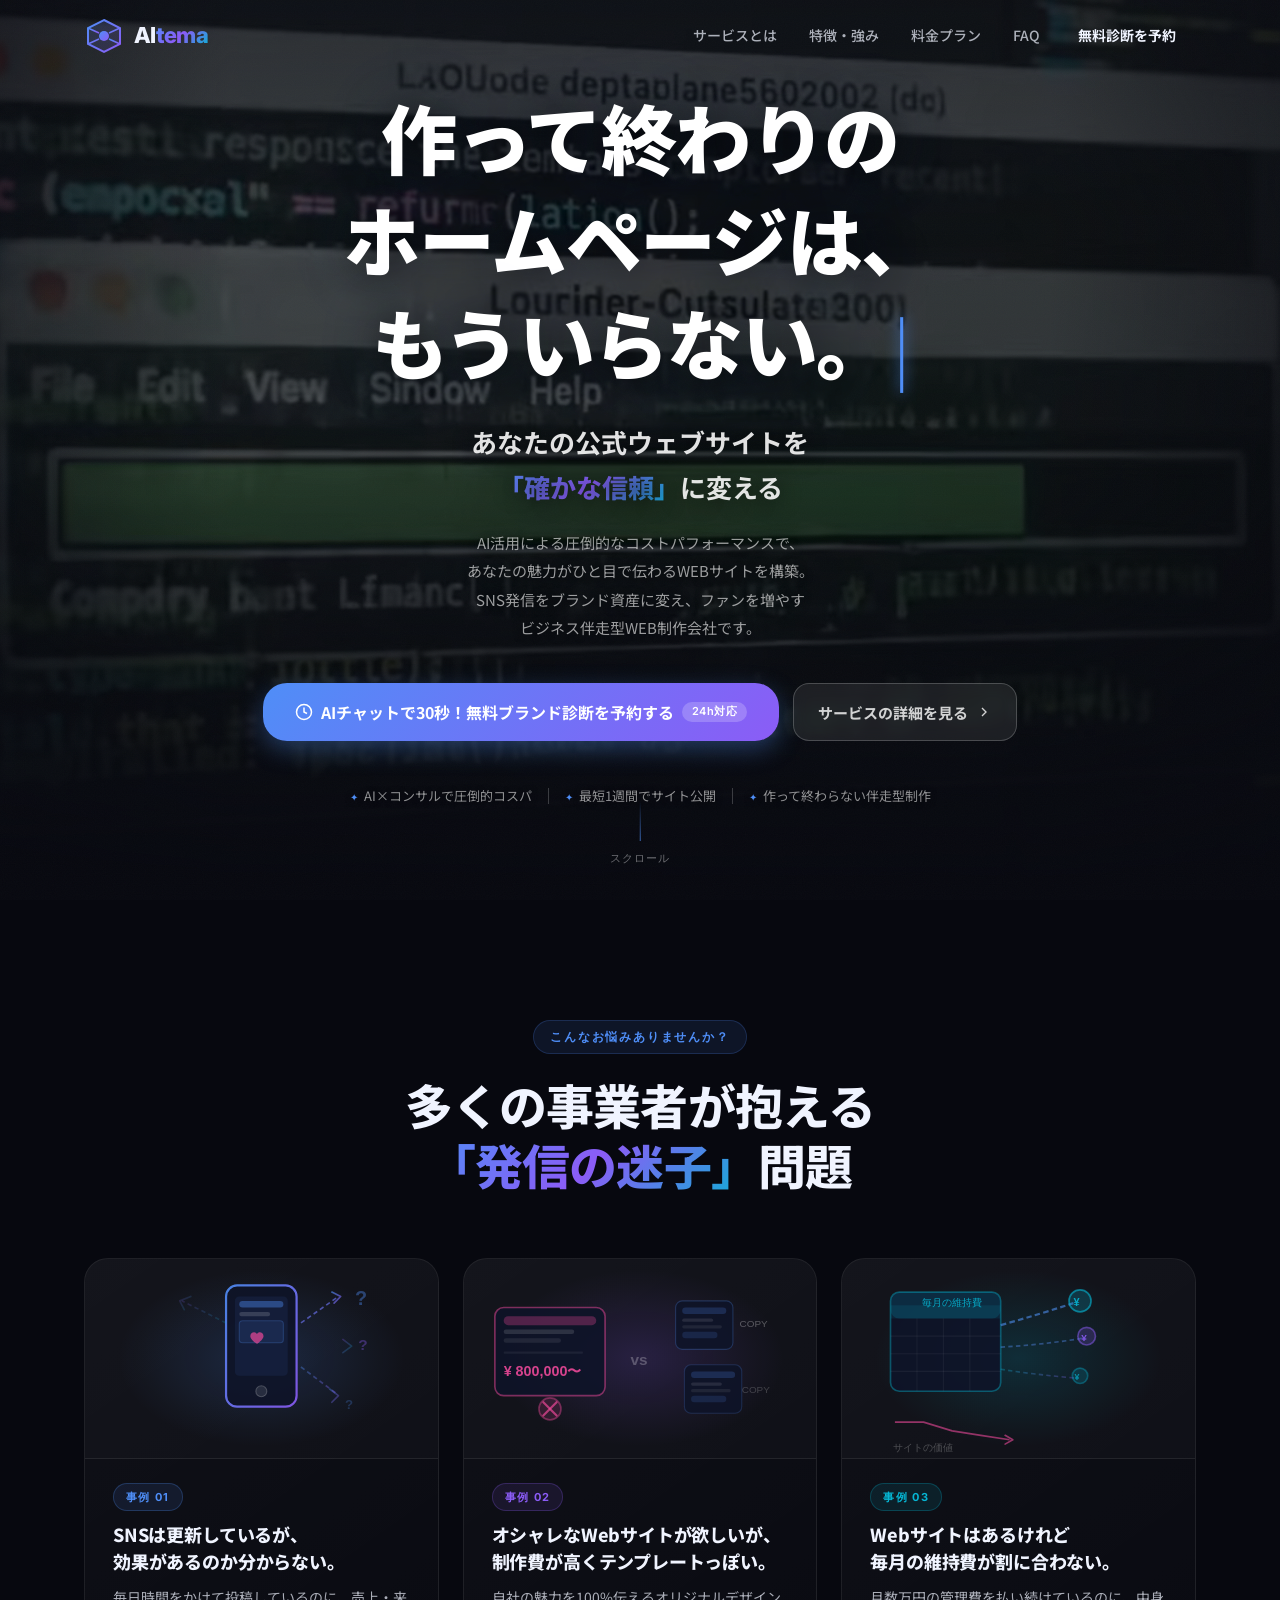
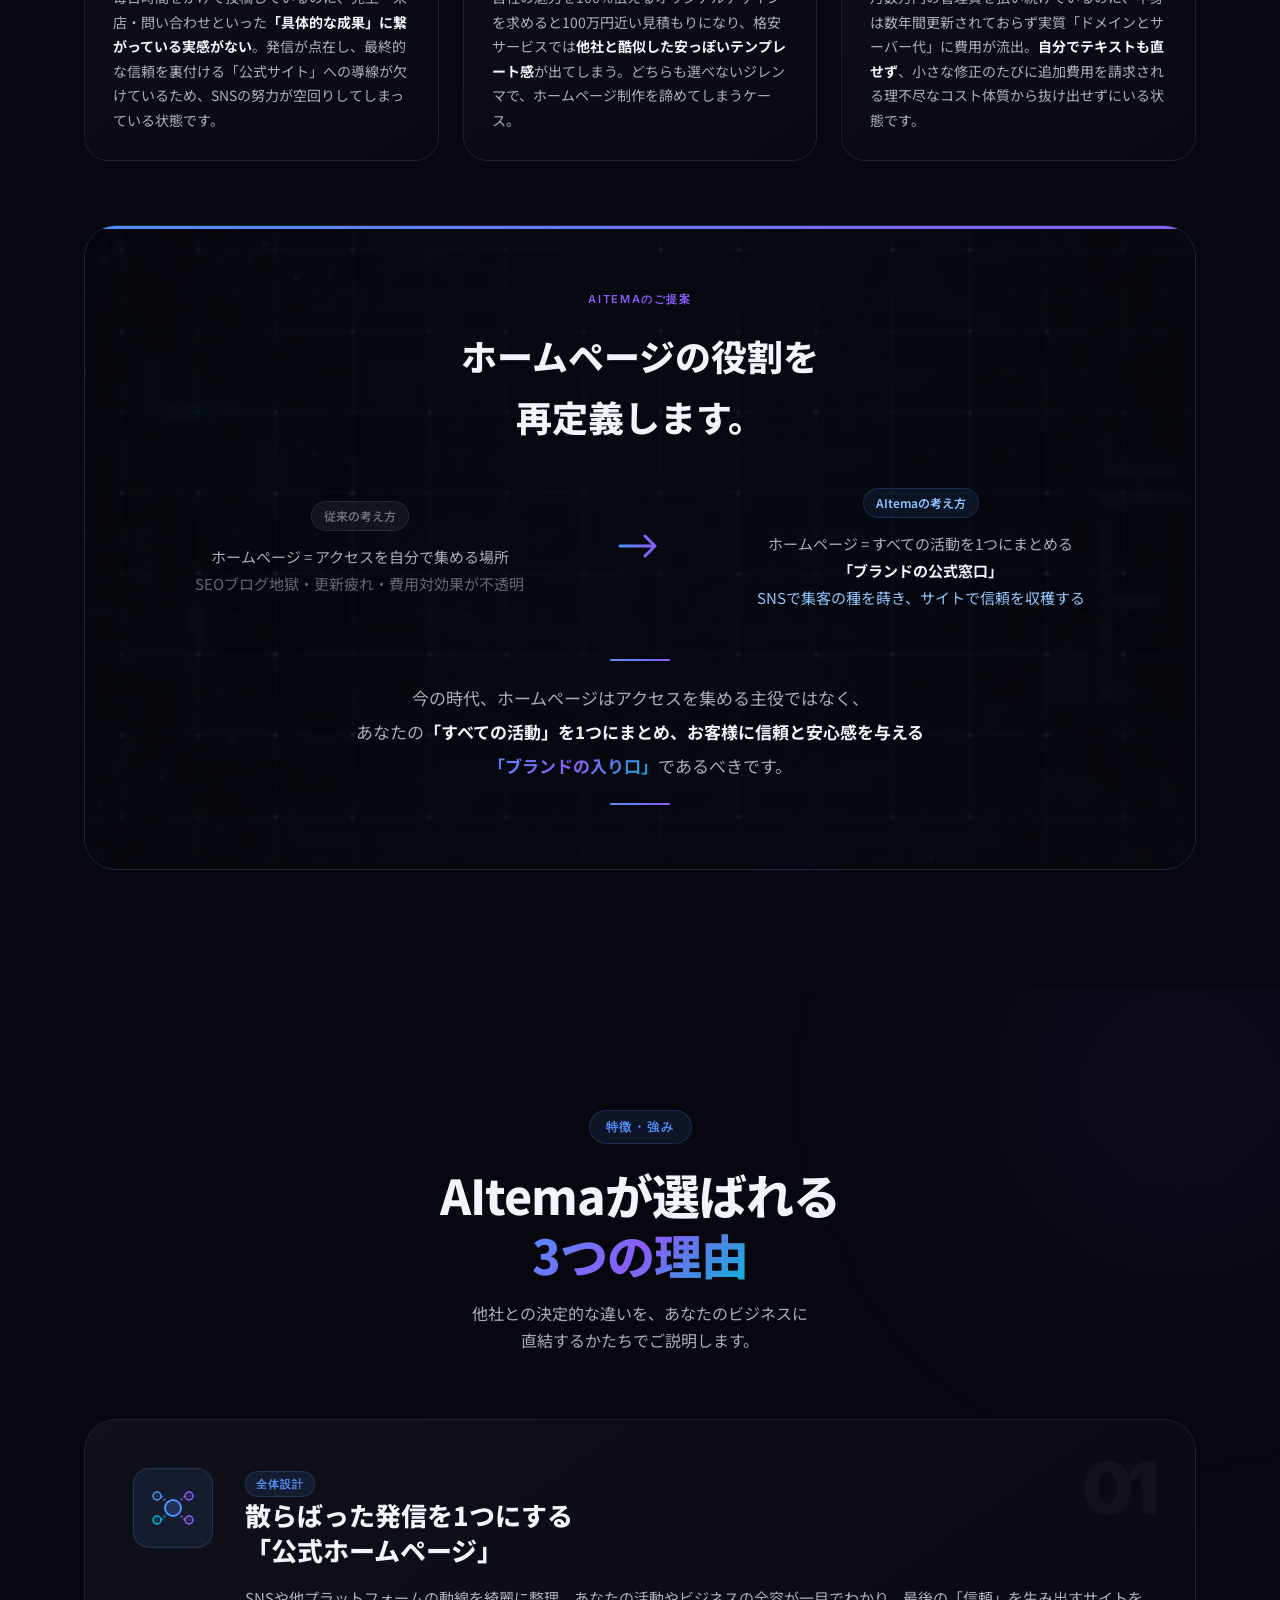
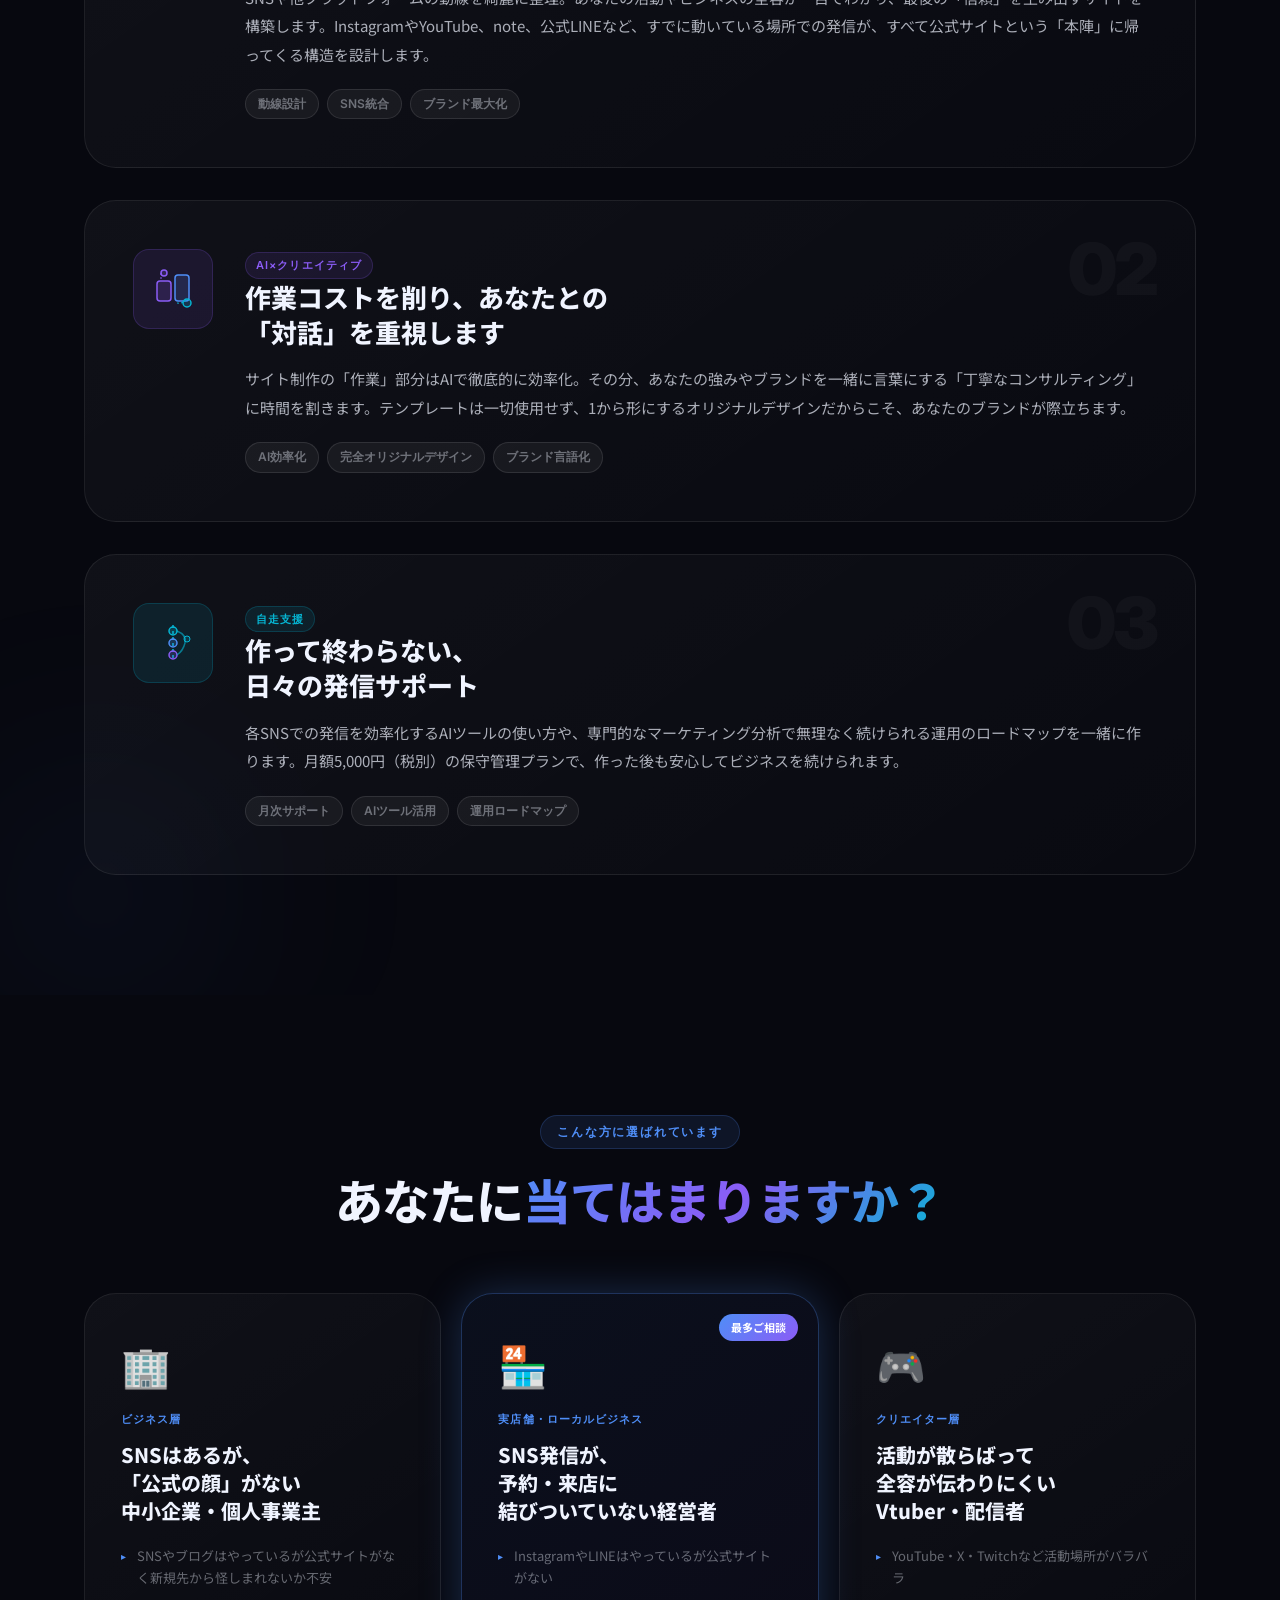
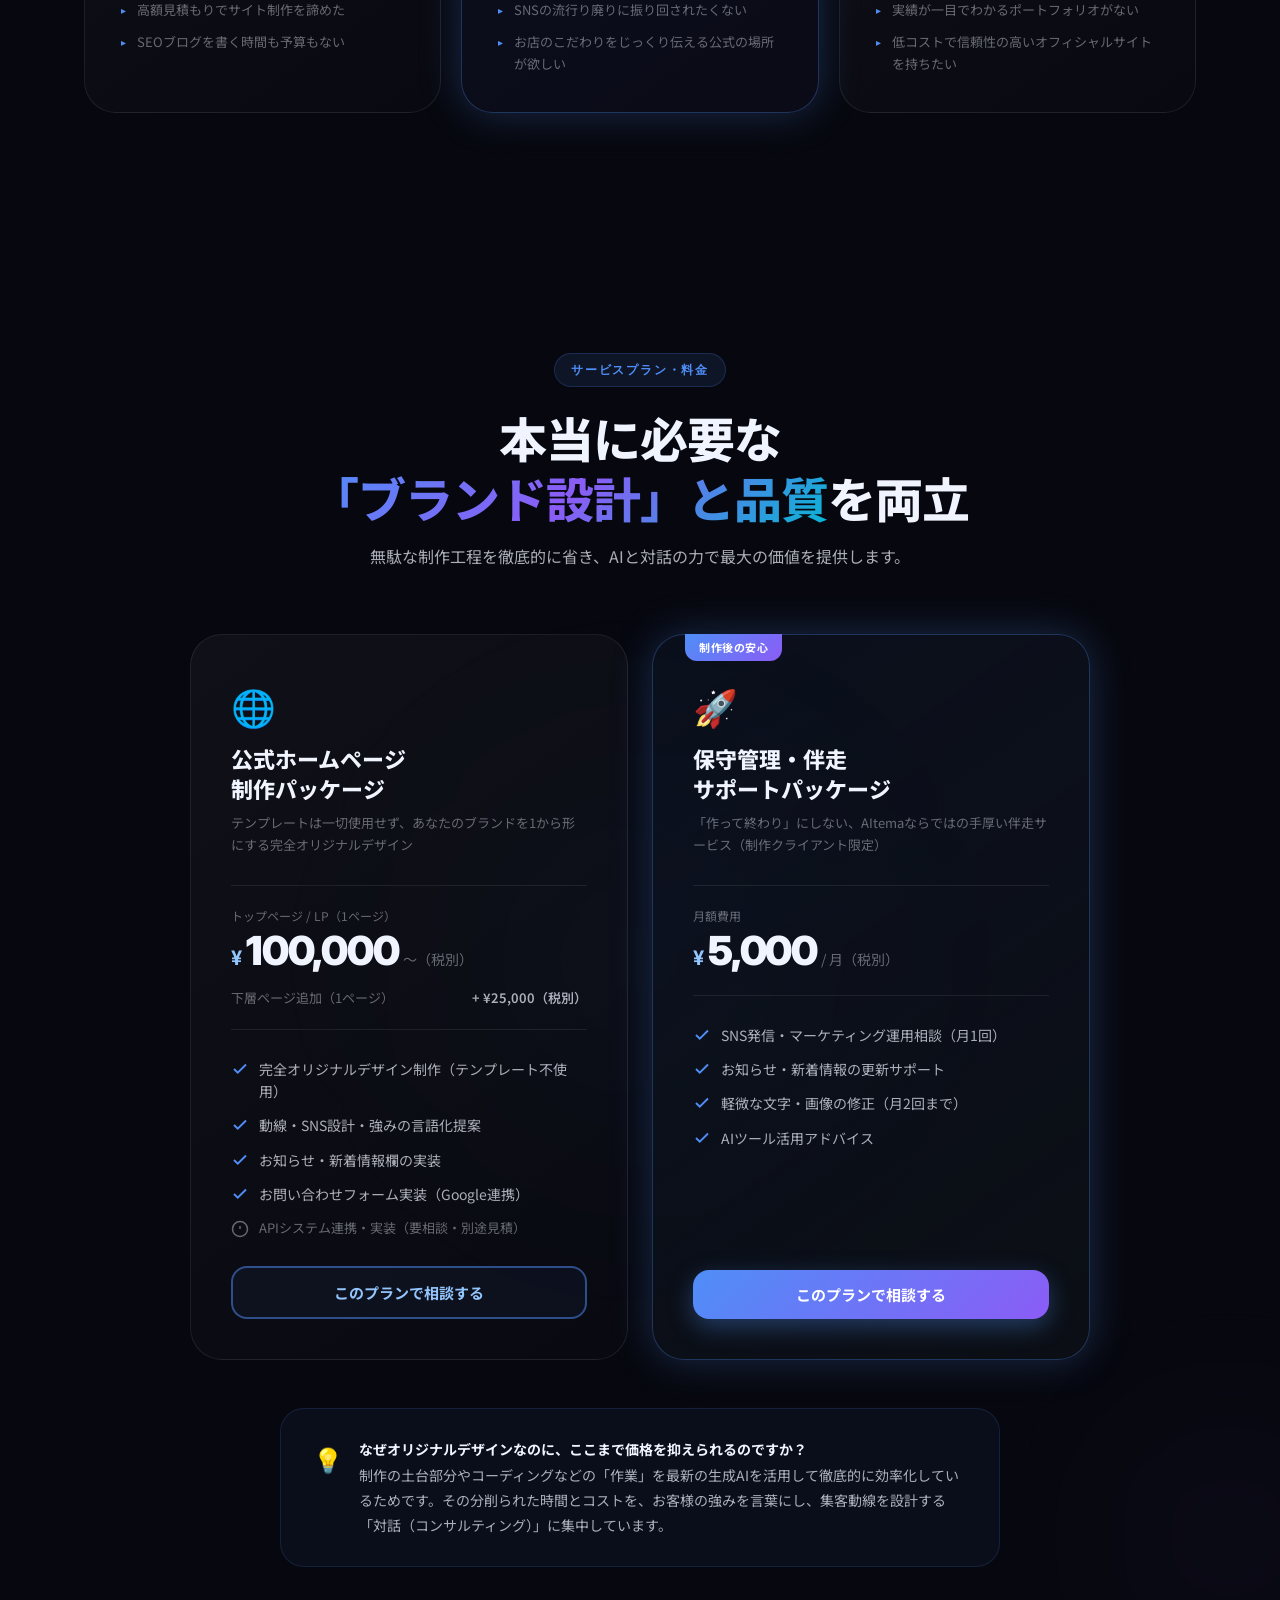
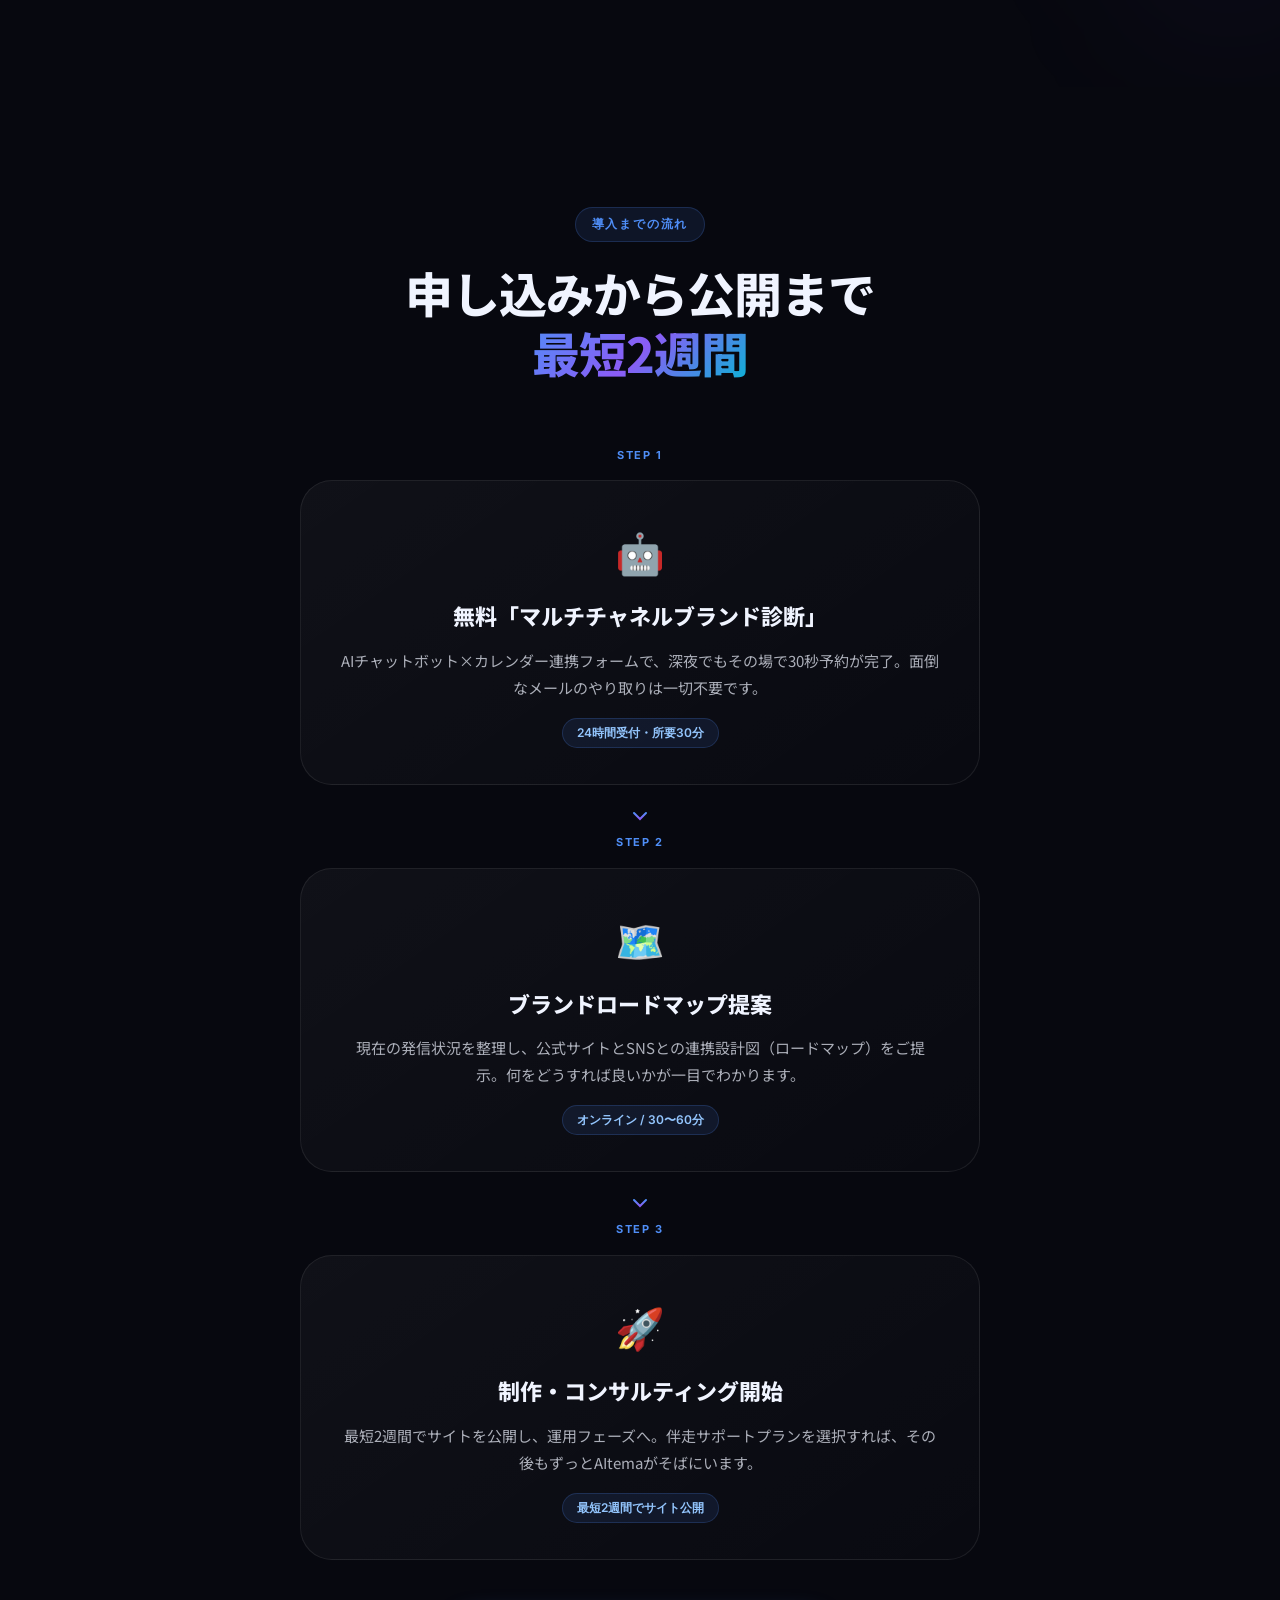
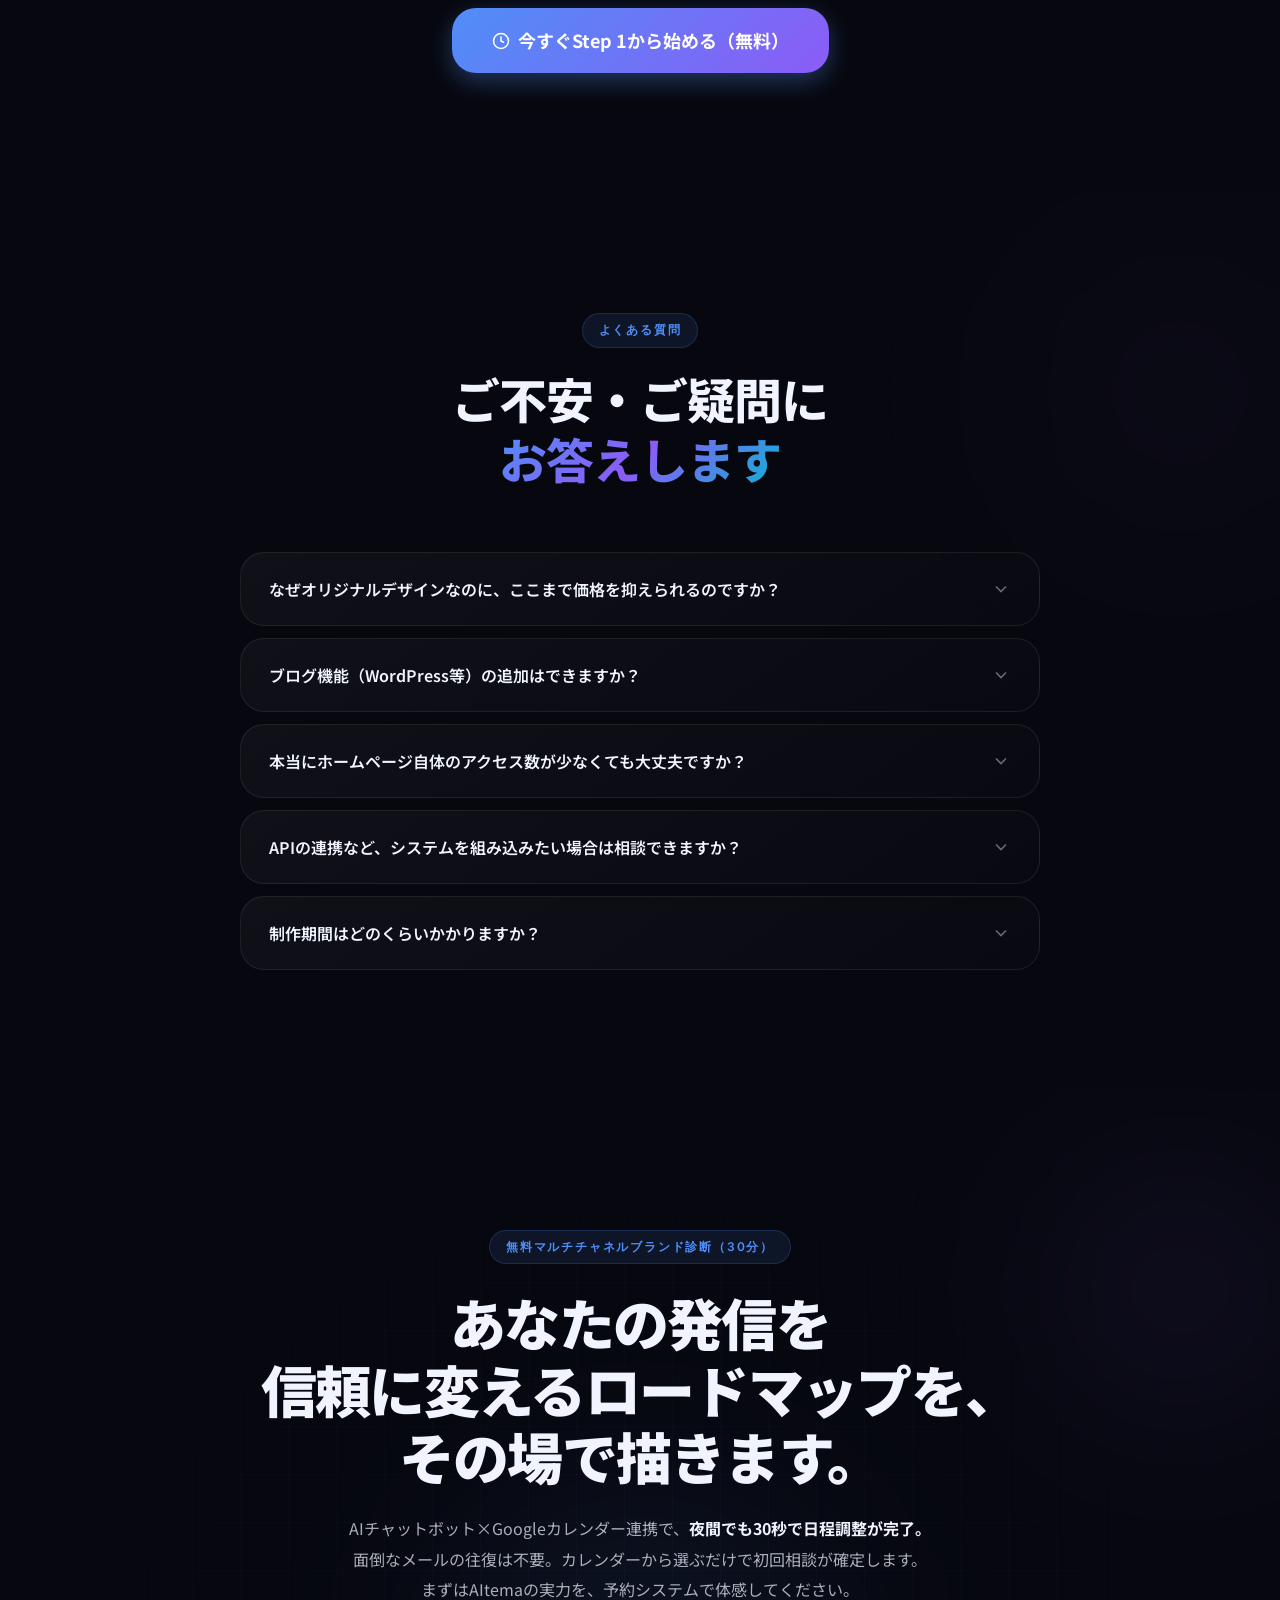
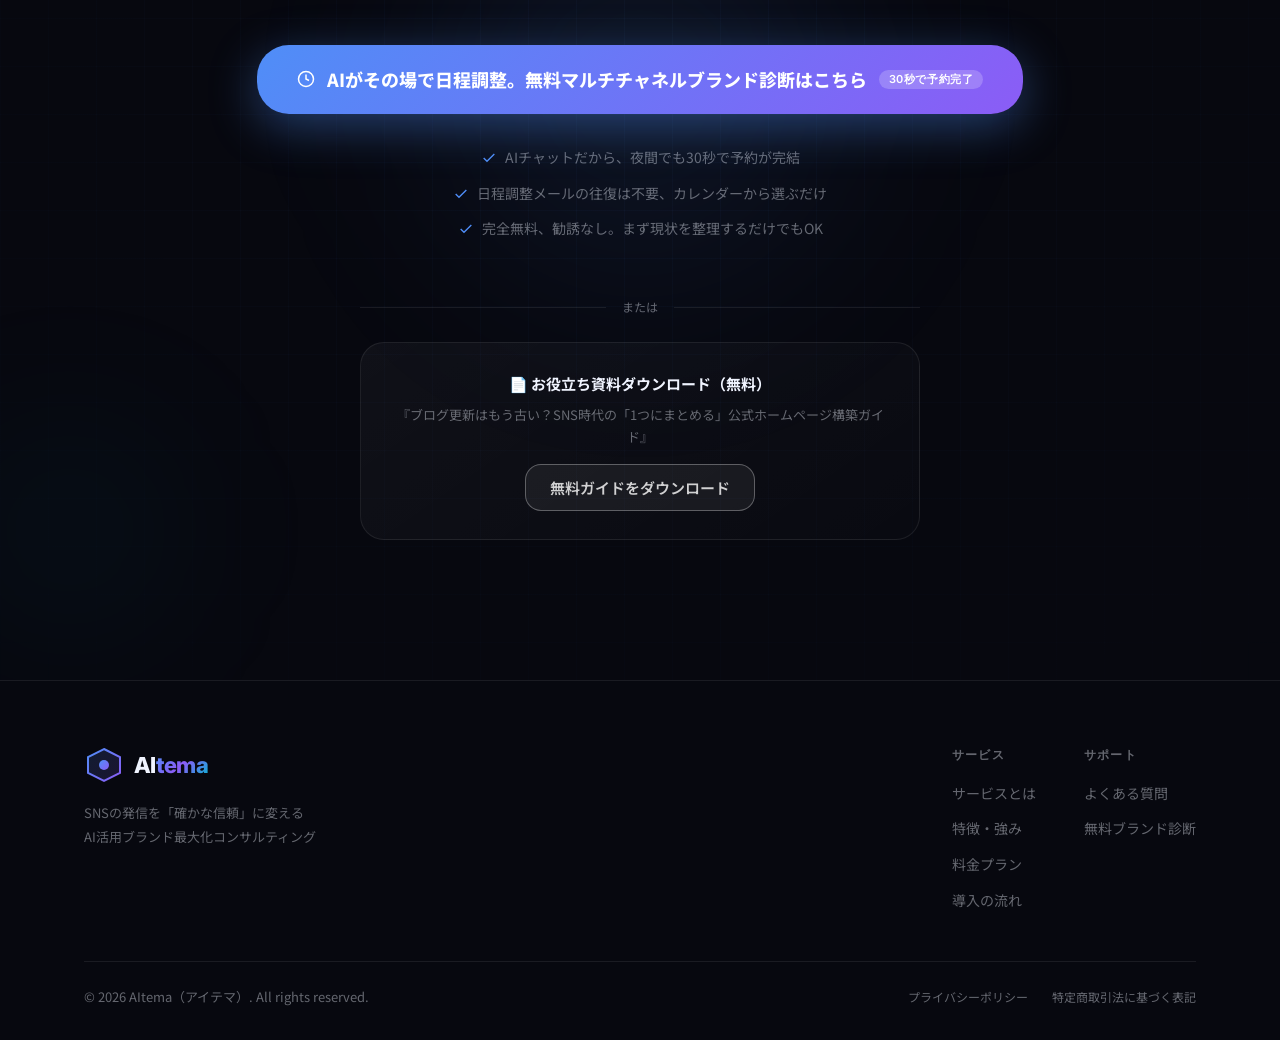
==== index.html @ 9f3e5fa5 "リッチな問題カードのスタイルを追加し、事例を3枚表示するグリッドレイアウトを実装。説明文を改善し、パラダイムシフトセクションに背景ビデオを追加。" ====
<!DOCTYPE html>
<html lang="ja">
<head>
  <meta charset="UTF-8">
  <meta name="viewport" content="width=device-width, initial-scale=1.0">
  <title>AItema（アイテマ）| SNSの発信を「確かな信頼」に変えるAI活用WEB制作</title>
  <meta name="description" content="AIを活用した高コスパWEB制作で、SNSや外部メディアでの発信をブランド価値に変える分散型マルチチャネルブランディング支援。無料ブランド診断24時間受付。">
  <meta property="og:title" content="AItema（アイテマ）| SNSの発信を「確かな信頼」に変えるAI活用WEB制作">
  <meta property="og:description" content="作って終わりのホームページは、もういらない。SNSでの発信を確かな信頼に変えるブランド最大化コンサルティング。">
  <link rel="preconnect" href="https://fonts.googleapis.com">
  <link rel="preconnect" href="https://fonts.gstatic.com" crossorigin>
  <link href="https://fonts.googleapis.com/css2?family=Noto+Sans+JP:wght@300;400;500;700;900&family=Inter:wght@300;400;500;600;700;800&family=Space+Grotesk:wght@400;500;600;700&display=swap" rel="stylesheet">
  <link rel="stylesheet" href="css/styles.css">
</head>
<body>

  <!-- ===== NAVIGATION ===== -->
  <nav class="navbar" id="navbar">
    <div class="nav-container">
      <div class="nav-logo">
        <div class="logo-mark">
          <svg viewBox="0 0 40 40" fill="none" xmlns="http://www.w3.org/2000/svg">
            <defs>
              <linearGradient id="logoGrad" x1="0%" y1="0%" x2="100%" y2="100%">
                <stop offset="0%" style="stop-color:#4F8EF7"/>
                <stop offset="100%" style="stop-color:#8B5CF6"/>
              </linearGradient>
            </defs>
            <polygon points="20,4 36,12 36,28 20,36 4,28 4,12" fill="url(#logoGrad)" opacity="0.15"/>
            <polygon points="20,4 36,12 36,28 20,36 4,28 4,12" stroke="url(#logoGrad)" stroke-width="2" fill="none"/>
            <circle cx="20" cy="20" r="5" fill="url(#logoGrad)"/>
            <line x1="20" y1="4" x2="20" y2="15" stroke="url(#logoGrad)" stroke-width="1.5"/>
            <line x1="36" y1="12" x2="25" y2="17" stroke="url(#logoGrad)" stroke-width="1.5"/>
            <line x1="36" y1="28" x2="25" y2="23" stroke="url(#logoGrad)" stroke-width="1.5"/>
            <line x1="20" y1="36" x2="20" y2="25" stroke="url(#logoGrad)" stroke-width="1.5"/>
            <line x1="4" y1="28" x2="15" y2="23" stroke="url(#logoGrad)" stroke-width="1.5"/>
            <line x1="4" y1="12" x2="15" y2="17" stroke="url(#logoGrad)" stroke-width="1.5"/>
          </svg>
        </div>
        <span class="logo-text">AI<span class="logo-accent">tema</span></span>
      </div>
      <div class="nav-links">
        <a href="#about" class="nav-link">サービスとは</a>
        <a href="#features" class="nav-link">特徴・強み</a>
        <a href="#pricing" class="nav-link">料金プラン</a>
        <a href="#faq" class="nav-link">FAQ</a>
        <a href="#cta-final" class="btn btn-nav" id="nav-cta-btn">無料診断を予約</a>
      </div>
      <button class="hamburger" id="hamburger-btn" aria-label="メニューを開く">
        <span></span><span></span><span></span>
      </button>
    </div>
  </nav>

  <!-- ===== MOBILE MENU ===== -->
  <div class="mobile-menu" id="mobile-menu">
    <div class="mobile-menu-links">
      <a href="#about" class="mobile-link">サービスとは</a>
      <a href="#features" class="mobile-link">特徴・強み</a>
      <a href="#pricing" class="mobile-link">料金プラン</a>
      <a href="#faq" class="mobile-link">FAQ</a>
      <a href="#cta-final" class="btn btn-primary mobile-cta">無料ブランド診断を予約する</a>
    </div>
  </div>

  <!-- ===== HERO SECTION ===== -->
  <section class="hero" id="hero">

    <!-- Video Background -->
    <div class="hero-video-wrap">
      <video
        class="hero-video"
        id="hero-video"
        src="webm/typing.webm"
        autoplay
        loop
        muted
        playsinline
        preload="auto"
        aria-hidden="true"
      ></video>
      <!-- 暗幕グラデーションオーバーレイ -->
      <div class="hero-video-overlay"></div>
      <!-- ノイズ質感レイヤー -->
      <div class="hero-video-noise"></div>
    </div>

    <!-- Hero Content: centered, full-screen -->
    <div class="hero-content">

      <!-- Main Catchcopy with Typewriter -->
      <h1 class="hero-title" id="hero-title" aria-label="作って終わりのホームページは、もういらない。">
        <span class="typewriter-line" id="typewriter-display"></span><span class="typewriter-cursor" id="typewriter-cursor" aria-hidden="true">|</span>
      </h1>

      <!-- Sub copy (appears after typing completes) -->
      <p class="hero-subtitle" id="hero-subtitle">
        あなたの公式ウェブサイトを<br><span class="hero-highlight">「確かな信頼」</span>に変える
      </p>

      <p class="hero-desc" id="hero-desc">
        AI活用による圧倒的なコストパフォーマンスで、<br>
        あなたの魅力がひと目で伝わるWEBサイトを構築。<br>
        SNS発信をブランド資産に変え、ファンを増やす<br>
        ビジネス伴走型WEB制作会社です。
      </p>

      <!-- CTAs -->
      <div class="hero-ctas" id="hero-ctas">
        <a href="#cta-final" class="btn btn-primary btn-hero" id="hero-cta-btn">
          <svg class="btn-icon" viewBox="0 0 24 24" fill="none" stroke="currentColor" stroke-width="2">
            <circle cx="12" cy="12" r="10"/>
            <polyline points="12 6 12 12 16 14"/>
          </svg>
          AIチャットで30秒！無料ブランド診断を予約する
          <span class="btn-badge">24h対応</span>
        </a>
        <a href="#about" class="btn btn-ghost-hero">
          サービスの詳細を見る
          <svg viewBox="0 0 24 24" fill="none" stroke="currentColor" stroke-width="2" class="btn-arrow">
            <polyline points="9 18 15 12 9 6"/>
          </svg>
        </a>
      </div>

      <!-- Social proof pills -->
      <div class="hero-social-proof" id="hero-proof">
        <div class="proof-item">
          <span class="proof-icon">✦</span>
          <span>AI×コンサルで圧倒的コスパ</span>
        </div>
        <div class="proof-divider"></div>
        <div class="proof-item">
          <span class="proof-icon">✦</span>
          <span>最短1週間でサイト公開</span>
        </div>
        <div class="proof-divider"></div>
        <div class="proof-item">
          <span class="proof-icon">✦</span>
          <span>作って終わらない伴走型制作</span>
        </div>
      </div>
    </div>

    <!-- Scroll hint -->
    <div class="hero-scroll-hint">
      <div class="scroll-line"></div>
      <span>スクロール</span>
    </div>
  </section>

  <!-- ===== PROBLEM SECTION ===== -->
  <section class="problem-section" id="about">
    <div class="container">
      <div class="section-header">
        <div class="section-eyebrow">こんなお悩みありませんか？</div>
        <h2 class="section-title">多くの事業者が抱える<br><span class="text-gradient">「発信の迷子」</span>問題</h2>
      </div>

      <div class="problem-grid problem-grid-3">

        <!-- 事例1 -->
        <div class="problem-card problem-card-rich" data-reveal>
          <div class="problem-image">
            <svg viewBox="0 0 320 180" fill="none" xmlns="http://www.w3.org/2000/svg" aria-hidden="true">
              <defs>
                <linearGradient id="pg1a" x1="0%" y1="0%" x2="100%" y2="100%">
                  <stop offset="0%" stop-color="#4F8EF7" stop-opacity="0.9"/>
                  <stop offset="100%" stop-color="#8B5CF6" stop-opacity="0.9"/>
                </linearGradient>
                <linearGradient id="pg1b" x1="0%" y1="0%" x2="100%" y2="100%">
                  <stop offset="0%" stop-color="#8B5CF6" stop-opacity="0.5"/>
                  <stop offset="100%" stop-color="#06B6D4" stop-opacity="0.5"/>
                </linearGradient>
                <radialGradient id="pg1glow" cx="50%" cy="50%" r="50%">
                  <stop offset="0%" stop-color="#4F8EF7" stop-opacity="0.18"/>
                  <stop offset="100%" stop-color="#4F8EF7" stop-opacity="0"/>
                </radialGradient>
              </defs>
              <!-- 背景グロー -->
              <ellipse cx="160" cy="90" rx="130" ry="80" fill="url(#pg1glow)"/>
              <!-- スマートフォン本体 -->
              <rect x="128" y="24" width="64" height="110" rx="10" fill="rgba(15,20,40,0.9)" stroke="url(#pg1a)" stroke-width="2"/>
              <rect x="136" y="34" width="48" height="72" rx="4" fill="rgba(79,142,247,0.08)"/>
              <!-- 画面内：SNSアイコン（ハート・いいね・コメント） -->
              <rect x="140" y="38" width="40" height="6" rx="3" fill="rgba(79,142,247,0.4)"/>
              <rect x="140" y="48" width="28" height="4" rx="2" fill="rgba(255,255,255,0.15)"/>
              <rect x="140" y="56" width="40" height="20" rx="3" fill="rgba(79,142,247,0.1)" stroke="rgba(79,142,247,0.25)" stroke-width="1"/>
              <path d="M150 70 C150 67 154 65 156 68 C158 65 162 67 162 70 C162 73 156 77 156 77 C156 77 150 73 150 70Z" fill="rgba(236,72,153,0.7)"/>
              <!-- 霧散する矢印（どこにも繋がらない） -->
              <!-- 右上方向 -->
              <line x1="196" y1="58" x2="230" y2="34" stroke="url(#pg1a)" stroke-width="1.5" stroke-dasharray="4 3" opacity="0.7"/>
              <path d="M224 30 L232 34 L226 40" stroke="url(#pg1a)" stroke-width="1.5" stroke-linecap="round" stroke-linejoin="round" opacity="0.7"/>
              <!-- 右方向 -->
              <line x1="196" y1="79" x2="240" y2="79" stroke="url(#pg1b)" stroke-width="1.5" stroke-dasharray="4 3" opacity="0.5"/>
              <path d="M234 73 L242 79 L234 85" stroke="url(#pg1b)" stroke-width="1.5" stroke-linecap="round" stroke-linejoin="round" opacity="0.5"/>
              <!-- 右下方向 -->
              <line x1="196" y1="98" x2="228" y2="122" stroke="url(#pg1a)" stroke-width="1.5" stroke-dasharray="4 3" opacity="0.4"/>
              <path d="M222 118 L230 124 L224 130" stroke="url(#pg1a)" stroke-width="1.5" stroke-linecap="round" stroke-linejoin="round" opacity="0.4"/>
              <!-- 左上方向 -->
              <line x1="128" y1="58" x2="88" y2="38" stroke="url(#pg1b)" stroke-width="1.5" stroke-dasharray="4 3" opacity="0.35"/>
              <path d="M96 34 L86 38 L90 46" stroke="url(#pg1b)" stroke-width="1.5" stroke-linecap="round" stroke-linejoin="round" opacity="0.35"/>
              <!-- 消えるクエスチョンマーク -->
              <text x="245" y="42" font-family="sans-serif" font-size="18" fill="rgba(79,142,247,0.4)" font-weight="bold">?</text>
              <text x="248" y="83" font-family="sans-serif" font-size="14" fill="rgba(139,92,246,0.35)" font-weight="bold">?</text>
              <text x="236" y="136" font-family="sans-serif" font-size="12" fill="rgba(79,142,247,0.25)" font-weight="bold">?</text>
              <!-- ホームボタン -->
              <circle cx="160" cy="120" r="5" fill="rgba(255,255,255,0.1)" stroke="rgba(255,255,255,0.2)" stroke-width="1"/>
            </svg>
          </div>
          <div class="problem-card-body">
            <div class="problem-case-tag">事例 01</div>
            <h3 class="problem-card-title">SNSは更新しているが、<br>効果があるのか分からない。</h3>
            <p class="problem-card-desc">毎日時間をかけて投稿しているのに、売上・来店・問い合わせといった<strong>「具体的な成果」に繋がっている実感がない</strong>。発信が点在し、最終的な信頼を裏付ける「公式サイト」への導線が欠けているため、SNSの努力が空回りしてしまっている状態です。</p>
          </div>
        </div>

        <!-- 事例2 -->
        <div class="problem-card problem-card-rich" data-reveal>
          <div class="problem-image">
            <svg viewBox="0 0 320 180" fill="none" xmlns="http://www.w3.org/2000/svg" aria-hidden="true">
              <defs>
                <linearGradient id="pg2a" x1="0%" y1="0%" x2="100%" y2="100%">
                  <stop offset="0%" stop-color="#8B5CF6" stop-opacity="0.9"/>
                  <stop offset="100%" stop-color="#4F8EF7" stop-opacity="0.9"/>
                </linearGradient>
                <radialGradient id="pg2glow" cx="50%" cy="50%" r="50%">
                  <stop offset="0%" stop-color="#8B5CF6" stop-opacity="0.18"/>
                  <stop offset="100%" stop-color="#8B5CF6" stop-opacity="0"/>
                </radialGradient>
              </defs>
              <ellipse cx="160" cy="90" rx="130" ry="80" fill="url(#pg2glow)"/>
              <!-- 左側：高額請求書カード -->
              <rect x="28" y="44" width="100" height="80" rx="8" fill="rgba(15,20,40,0.9)" stroke="rgba(236,72,153,0.5)" stroke-width="1.5"/>
              <rect x="36" y="52" width="84" height="8" rx="4" fill="rgba(236,72,153,0.3)"/>
              <rect x="36" y="64" width="64" height="4" rx="2" fill="rgba(255,255,255,0.12)"/>
              <rect x="36" y="72" width="52" height="4" rx="2" fill="rgba(255,255,255,0.08)"/>
              <rect x="36" y="84" width="72" height="2" rx="1" fill="rgba(255,255,255,0.06)"/>
              <!-- 価格テキスト -->
              <text x="36" y="106" font-family="sans-serif" font-size="13" fill="rgba(236,72,153,0.9)" font-weight="bold">¥ 800,000〜</text>
              <!-- ✕マーク -->
              <circle cx="78" cy="136" r="10" fill="rgba(236,72,153,0.15)" stroke="rgba(236,72,153,0.4)" stroke-width="1.5"/>
              <line x1="72" y1="130" x2="84" y2="142" stroke="rgba(236,72,153,0.7)" stroke-width="2" stroke-linecap="round"/>
              <line x1="84" y1="130" x2="72" y2="142" stroke="rgba(236,72,153,0.7)" stroke-width="2" stroke-linecap="round"/>
              <!-- 中央：VS -->
              <text x="151" y="96" font-family="sans-serif" font-size="14" fill="rgba(255,255,255,0.25)" font-weight="bold">vs</text>
              <!-- 右側：テンプレートカード（同じ形のサイト2枚） -->
              <rect x="192" y="38" width="52" height="44" rx="6" fill="rgba(15,20,40,0.9)" stroke="rgba(79,142,247,0.25)" stroke-width="1"/>
              <rect x="198" y="44" width="40" height="6" rx="3" fill="rgba(79,142,247,0.2)"/>
              <rect x="198" y="54" width="28" height="3" rx="1.5" fill="rgba(255,255,255,0.1)"/>
              <rect x="198" y="60" width="36" height="3" rx="1.5" fill="rgba(255,255,255,0.07)"/>
              <rect x="198" y="66" width="32" height="6" rx="3" fill="rgba(79,142,247,0.15)"/>
              <rect x="200" y="96" width="52" height="44" rx="6" fill="rgba(15,20,40,0.9)" stroke="rgba(79,142,247,0.2)" stroke-width="1"/>
              <rect x="206" y="102" width="40" height="6" rx="3" fill="rgba(79,142,247,0.2)"/>
              <rect x="206" y="112" width="28" height="3" rx="1.5" fill="rgba(255,255,255,0.1)"/>
              <rect x="206" y="118" width="36" height="3" rx="1.5" fill="rgba(255,255,255,0.07)"/>
              <rect x="206" y="124" width="32" height="6" rx="3" fill="rgba(79,142,247,0.15)"/>
              <!-- "COPY"ラベル -->
              <text x="250" y="62" font-family="sans-serif" font-size="9" fill="rgba(255,255,255,0.3)">COPY</text>
              <text x="252" y="122" font-family="sans-serif" font-size="9" fill="rgba(255,255,255,0.2)">COPY</text>
            </svg>
          </div>
          <div class="problem-card-body">
            <div class="problem-case-tag problem-case-tag-purple">事例 02</div>
            <h3 class="problem-card-title">オシャレなWebサイトが欲しいが、<br>制作費が高くテンプレートっぽい。</h3>
            <p class="problem-card-desc">自社の魅力を100%伝えるオリジナルデザインを求めると100万円近い見積もりになり、格安サービスでは<strong>他社と酷似した安っぽいテンプレート感</strong>が出てしまう。どちらも選べないジレンマで、ホームページ制作を諦めてしまうケース。</p>
          </div>
        </div>

        <!-- 事例3 -->
        <div class="problem-card problem-card-rich" data-reveal>
          <div class="problem-image">
            <svg viewBox="0 0 320 180" fill="none" xmlns="http://www.w3.org/2000/svg" aria-hidden="true">
              <defs>
                <linearGradient id="pg3a" x1="0%" y1="0%" x2="100%" y2="100%">
                  <stop offset="0%" stop-color="#06B6D4" stop-opacity="0.9"/>
                  <stop offset="100%" stop-color="#8B5CF6" stop-opacity="0.9"/>
                </linearGradient>
                <linearGradient id="pg3bar" x1="0%" y1="0%" x2="0%" y2="100%">
                  <stop offset="0%" stop-color="#06B6D4" stop-opacity="0.8"/>
                  <stop offset="100%" stop-color="#8B5CF6" stop-opacity="0.4"/>
                </linearGradient>
                <radialGradient id="pg3glow" cx="50%" cy="50%" r="50%">
                  <stop offset="0%" stop-color="#06B6D4" stop-opacity="0.16"/>
                  <stop offset="100%" stop-color="#06B6D4" stop-opacity="0"/>
                </radialGradient>
              </defs>
              <ellipse cx="160" cy="90" rx="130" ry="80" fill="url(#pg3glow)"/>
              <!-- カレンダー -->
              <rect x="44" y="30" width="100" height="90" rx="8" fill="rgba(15,20,40,0.9)" stroke="rgba(6,182,212,0.4)" stroke-width="1.5"/>
              <rect x="44" y="30" width="100" height="24" rx="8" fill="rgba(6,182,212,0.15)"/>
              <rect x="44" y="42" width="100" height="12" rx="0" fill="rgba(6,182,212,0.1)"/>
              <text x="73" y="43" font-family="sans-serif" font-size="9" fill="rgba(6,182,212,0.9)">毎月の維持費</text>
              <!-- カレンダー格子 -->
              <line x1="68" y1="54" x2="68" y2="120" stroke="rgba(255,255,255,0.05)" stroke-width="1"/>
              <line x1="92" y1="54" x2="92" y2="120" stroke="rgba(255,255,255,0.05)" stroke-width="1"/>
              <line x1="116" y1="54" x2="116" y2="120" stroke="rgba(255,255,255,0.05)" stroke-width="1"/>
              <line x1="44" y1="70" x2="144" y2="70" stroke="rgba(255,255,255,0.05)" stroke-width="1"/>
              <line x1="44" y1="86" x2="144" y2="86" stroke="rgba(255,255,255,0.05)" stroke-width="1"/>
              <line x1="44" y1="102" x2="144" y2="102" stroke="rgba(255,255,255,0.05)" stroke-width="1"/>
              <!-- コイン流出の矢印 -->
              <path d="M144 60 Q180 50 210 40" stroke="url(#pg3a)" stroke-width="2" stroke-dasharray="5 3" fill="none" opacity="0.7"/>
              <path d="M144 80 Q180 78 218 72" stroke="url(#pg3a)" stroke-width="1.5" stroke-dasharray="4 3" fill="none" opacity="0.5"/>
              <path d="M144 100 Q175 105 212 108" stroke="url(#pg3a)" stroke-width="1.5" stroke-dasharray="4 3" fill="none" opacity="0.35"/>
              <!-- コイン群 -->
              <circle cx="216" cy="38" r="10" fill="rgba(6,182,212,0.2)" stroke="rgba(6,182,212,0.6)" stroke-width="1.5"/>
              <text x="210" y="43" font-family="sans-serif" font-size="10" fill="rgba(6,182,212,0.9)" font-weight="bold">¥</text>
              <circle cx="222" cy="70" r="8" fill="rgba(139,92,246,0.2)" stroke="rgba(139,92,246,0.5)" stroke-width="1.5"/>
              <text x="217" y="74" font-family="sans-serif" font-size="9" fill="rgba(139,92,246,0.9)" font-weight="bold">¥</text>
              <circle cx="216" cy="106" r="7" fill="rgba(6,182,212,0.15)" stroke="rgba(6,182,212,0.35)" stroke-width="1.5"/>
              <text x="211" y="110" font-family="sans-serif" font-size="8" fill="rgba(6,182,212,0.7)" font-weight="bold">¥</text>
              <!-- 下降グラフ（価値が下がり続ける） -->
              <polyline points="48,148 74,148 100,156 126,160 152,164" stroke="rgba(236,72,153,0.6)" stroke-width="1.5" stroke-linejoin="round" fill="none"/>
              <text x="46" y="174" font-family="sans-serif" font-size="9" fill="rgba(255,255,255,0.25)">サイトの価値</text>
              <path d="M148 160 L155 164 L148 168" stroke="rgba(236,72,153,0.6)" stroke-width="1.5" stroke-linecap="round" stroke-linejoin="round" fill="none"/>
            </svg>
          </div>
          <div class="problem-card-body">
            <div class="problem-case-tag problem-case-tag-teal">事例 03</div>
            <h3 class="problem-card-title">Webサイトはあるけれど<br>毎月の維持費が割に合わない。</h3>
            <p class="problem-card-desc">月数万円の管理費を払い続けているのに、中身は数年間更新されておらず実質「ドメインとサーバー代」に費用が流出。<strong>自分でテキストも直せず</strong>、小さな修正のたびに追加費用を請求される理不尽なコスト体質から抜け出せずにいる状態です。</p>
          </div>
        </div>

      </div>

      <!-- Paradigm Shift -->
      <div class="paradigm-shift" data-reveal>

        <!-- 背景ビデオ -->
        <div class="paradigm-video-wrap">
          <video
            class="paradigm-video"
            src="webm/mulch-channel.webm"
            autoplay
            loop
            muted
            playsinline
            preload="auto"
            aria-hidden="true"
          ></video>
          <div class="paradigm-video-overlay"></div>
        </div>

        <!-- コンテンツ（ビデオの上に浮かぶ） -->
        <div class="paradigm-inner-content">
          <div class="paradigm-header">
            <div class="paradigm-label">AItemaのご提案</div>
            <h3 class="paradigm-title">ホームページの役割を<br>再定義します。</h3>
          </div>
          <div class="paradigm-content">
            <div class="paradigm-before">
              <div class="paradigm-tag tag-before">従来の考え方</div>
              <p class="paradigm-text">ホームページ = アクセスを自分で集める場所<br><span class="text-muted">SEOブログ地獄・更新疲れ・費用対効果が不透明</span></p>
            </div>
            <div class="paradigm-arrow">
              <svg viewBox="0 0 60 60" fill="none">
                <defs>
                  <linearGradient id="arrowGrad" x1="0%" y1="0%" x2="100%" y2="0%">
                    <stop offset="0%" style="stop-color:#4F8EF7"/>
                    <stop offset="100%" style="stop-color:#8B5CF6"/>
                  </linearGradient>
                </defs>
                <path d="M10 30 H45 M35 20 L45 30 L35 40" stroke="url(#arrowGrad)" stroke-width="3" stroke-linecap="round" stroke-linejoin="round"/>
              </svg>
            </div>
            <div class="paradigm-after">
              <div class="paradigm-tag tag-after">AItemaの考え方</div>
              <p class="paradigm-text">ホームページ = すべての活動を1つにまとめる<br><strong>「ブランドの公式窓口」</strong><br><span class="text-accent">SNSで集客の種を蒔き、サイトで信頼を収穫する</span></p>
            </div>
          </div>

          <div class="paradigm-quote">
            <div class="quote-line"></div>
            <p>今の時代、ホームページはアクセスを集める主役ではなく、<br>
            あなたの<strong>「すべての活動」を1つにまとめ、お客様に信頼と安心感を与える</strong><br>
            <em>「ブランドの入り口」</em>であるべきです。</p>
            <div class="quote-line"></div>
          </div>
        </div>

      </div>
    </div>
  </section>

  <!-- ===== FEATURES SECTION ===== -->
  <section class="features-section" id="features">
    <div class="features-bg">
      <div class="features-orb features-orb-1"></div>
      <div class="features-orb features-orb-2"></div>
    </div>
    <div class="container">
      <div class="section-header">
        <div class="section-eyebrow">特徴・強み</div>
        <h2 class="section-title">AItemaが選ばれる<br><span class="text-gradient">3つの理由</span></h2>
        <p class="section-desc">他社との決定的な違いを、あなたのビジネスに<br>直結するかたちでご説明します。</p>
      </div>

      <div class="features-list">

        <!-- Feature 1 -->
        <div class="feature-item feature-item-1" data-reveal>
          <div class="feature-number">01</div>
          <div class="feature-body">
            <div class="feature-icon-wrap icon-blue">
              <svg viewBox="0 0 48 48" fill="none">
                <circle cx="24" cy="24" r="8" fill="rgba(79,142,247,0.2)" stroke="#4F8EF7" stroke-width="2"/>
                <circle cx="8" cy="12" r="4" fill="rgba(79,142,247,0.15)" stroke="#4F8EF7" stroke-width="1.5"/>
                <circle cx="40" cy="12" r="4" fill="rgba(139,92,246,0.15)" stroke="#8B5CF6" stroke-width="1.5"/>
                <circle cx="8" cy="36" r="4" fill="rgba(6,182,212,0.15)" stroke="#06B6D4" stroke-width="1.5"/>
                <circle cx="40" cy="36" r="4" fill="rgba(139,92,246,0.15)" stroke="#8B5CF6" stroke-width="1.5"/>
                <line x1="12" y1="12" x2="20" y2="20" stroke="#4F8EF7" stroke-width="1.5" stroke-dasharray="2,2"/>
                <line x1="36" y1="12" x2="28" y2="20" stroke="#8B5CF6" stroke-width="1.5" stroke-dasharray="2,2"/>
                <line x1="12" y1="36" x2="20" y2="28" stroke="#06B6D4" stroke-width="1.5" stroke-dasharray="2,2"/>
                <line x1="36" y1="36" x2="28" y2="28" stroke="#8B5CF6" stroke-width="1.5" stroke-dasharray="2,2"/>
              </svg>
            </div>
            <div class="feature-content">
              <span class="feature-tag">全体設計</span>
              <h3 class="feature-title">
                散らばった発信を1つにする<br>「公式ホームページ」
              </h3>
              <p class="feature-desc">SNSや他プラットフォームの動線を綺麗に整理。あなたの活動やビジネスの全容が一目でわかり、最後の「信頼」を生み出すサイトを構築します。InstagramやYouTube、note、公式LINEなど、すでに動いている場所での発信が、すべて公式サイトという「本陣」に帰ってくる構造を設計します。</p>
              <div class="feature-chips">
                <span class="chip">動線設計</span>
                <span class="chip">SNS統合</span>
                <span class="chip">ブランド最大化</span>
              </div>
            </div>
          </div>
        </div>

        <!-- Feature 2 -->
        <div class="feature-item feature-item-2" data-reveal>
          <div class="feature-number">02</div>
          <div class="feature-body">
            <div class="feature-icon-wrap icon-purple">
              <svg viewBox="0 0 48 48" fill="none">
                <rect x="8" y="16" width="14" height="20" rx="3" fill="rgba(139,92,246,0.15)" stroke="#8B5CF6" stroke-width="1.5"/>
                <rect x="26" y="10" width="14" height="26" rx="3" fill="rgba(79,142,247,0.15)" stroke="#4F8EF7" stroke-width="1.5"/>
                <circle cx="15" cy="8" r="3" fill="rgba(139,92,246,0.2)" stroke="#8B5CF6" stroke-width="1.5"/>
                <path d="M12 8 L12 16" stroke="#8B5CF6" stroke-width="1" stroke-dasharray="2,2"/>
                <path d="M22 28 L26 28" stroke="url(#arrowGrad)" stroke-width="1.5"/>
                <circle cx="38" cy="38" r="4" fill="rgba(6,182,212,0.2)" stroke="#06B6D4" stroke-width="1.5"/>
                <path d="M28 38 A10 10 0 0 0 38 34" stroke="#06B6D4" stroke-width="1" stroke-dasharray="2,2" fill="none"/>
              </svg>
            </div>
            <div class="feature-content">
              <span class="feature-tag">AI×クリエイティブ</span>
              <h3 class="feature-title">
                作業コストを削り、あなたとの<br>「対話」を重視します
              </h3>
              <p class="feature-desc">サイト制作の「作業」部分はAIで徹底的に効率化。その分、あなたの強みやブランドを一緒に言葉にする「丁寧なコンサルティング」に時間を割きます。テンプレートは一切使用せず、1から形にするオリジナルデザインだからこそ、あなたのブランドが際立ちます。</p>
              <div class="feature-chips">
                <span class="chip">AI効率化</span>
                <span class="chip">完全オリジナルデザイン</span>
                <span class="chip">ブランド言語化</span>
              </div>
            </div>
          </div>
        </div>

        <!-- Feature 3 -->
        <div class="feature-item feature-item-3" data-reveal>
          <div class="feature-number">03</div>
          <div class="feature-body">
            <div class="feature-icon-wrap icon-teal">
              <svg viewBox="0 0 48 48" fill="none">
                <path d="M24 6 L24 42" stroke="#06B6D4" stroke-width="1.5" stroke-dasharray="3,3"/>
                <circle cx="24" cy="12" r="4" fill="rgba(6,182,212,0.2)" stroke="#06B6D4" stroke-width="1.5"/>
                <circle cx="24" cy="24" r="4" fill="rgba(79,142,247,0.2)" stroke="#4F8EF7" stroke-width="1.5"/>
                <circle cx="24" cy="36" r="4" fill="rgba(139,92,246,0.2)" stroke="#8B5CF6" stroke-width="1.5"/>
                <path d="M28 12 Q38 16 36 24 Q34 32 28 36" stroke="#06B6D4" stroke-width="1.5" fill="none" opacity="0.6"/>
                <circle cx="38" cy="20" r="3" fill="rgba(6,182,212,0.15)" stroke="#06B6D4" stroke-width="1"/>
              </svg>
            </div>
            <div class="feature-content">
              <span class="feature-tag">自走支援</span>
              <h3 class="feature-title">
                作って終わらない、<br>日々の発信サポート
              </h3>
              <p class="feature-desc">各SNSでの発信を効率化するAIツールの使い方や、専門的なマーケティング分析で無理なく続けられる運用のロードマップを一緒に作ります。月額5,000円（税別）の保守管理プランで、作った後も安心してビジネスを続けられます。</p>
              <div class="feature-chips">
                <span class="chip">月次サポート</span>
                <span class="chip">AIツール活用</span>
                <span class="chip">運用ロードマップ</span>
              </div>
            </div>
          </div>
        </div>

      </div>
    </div>
  </section>

  <!-- ===== TARGET SECTION ===== -->
  <section class="target-section" id="target">
    <div class="container">
      <div class="section-header">
        <div class="section-eyebrow">こんな方に選ばれています</div>
        <h2 class="section-title">あなたに<span class="text-gradient">当てはまりますか？</span></h2>
      </div>

      <div class="target-grid">
        <div class="target-card" data-reveal>
          <div class="target-icon">🏢</div>
          <div class="target-label">ビジネス層</div>
          <h3 class="target-name">SNSはあるが、<br>「公式の顔」がない<br>中小企業・個人事業主</h3>
          <ul class="target-list">
            <li>SNSやブログはやっているが公式サイトがなく新規先から怪しまれないか不安</li>
            <li>高額見積もりでサイト制作を諦めた</li>
            <li>SEOブログを書く時間も予算もない</li>
          </ul>
        </div>

        <div class="target-card target-card-featured" data-reveal>
          <div class="target-featured-badge">最多ご相談</div>
          <div class="target-icon">🏪</div>
          <div class="target-label">実店舗・ローカルビジネス</div>
          <h3 class="target-name">SNS発信が、<br>予約・来店に<br>結びついていない経営者</h3>
          <ul class="target-list">
            <li>InstagramやLINEはやっているが公式サイトがない</li>
            <li>SNSの流行り廃りに振り回されたくない</li>
            <li>お店のこだわりをじっくり伝える公式の場所が欲しい</li>
          </ul>
        </div>

        <div class="target-card" data-reveal>
          <div class="target-icon">🎮</div>
          <div class="target-label">クリエイター層</div>
          <h3 class="target-name">活動が散らばって<br>全容が伝わりにくい<br>Vtuber・配信者</h3>
          <ul class="target-list">
            <li>YouTube・X・Twitchなど活動場所がバラバラ</li>
            <li>実績が一目でわかるポートフォリオがない</li>
            <li>低コストで信頼性の高いオフィシャルサイトを持ちたい</li>
          </ul>
        </div>
      </div>
    </div>
  </section>

  <!-- ===== PRICING SECTION ===== -->
  <section class="pricing-section" id="pricing">
    <div class="pricing-bg">
      <div class="pricing-orb pricing-orb-1"></div>
      <div class="pricing-orb pricing-orb-2"></div>
    </div>
    <div class="container">
      <div class="section-header">
        <div class="section-eyebrow">サービスプラン・料金</div>
        <h2 class="section-title">本当に必要な<br><span class="text-gradient">「ブランド設計」と品質</span>を両立</h2>
        <p class="section-desc">無駄な制作工程を徹底的に省き、AIと対話の力で最大の価値を提供します。</p>
      </div>

      <div class="pricing-grid">

        <!-- Plan 1: Web制作 -->
        <div class="pricing-card" data-reveal>
          <div class="pricing-card-header">
            <div class="pricing-icon">🌐</div>
            <h3 class="pricing-name">公式ホームページ<br>制作パッケージ</h3>
            <p class="pricing-desc">テンプレートは一切使用せず、あなたのブランドを1から形にする完全オリジナルデザイン</p>
          </div>
          <div class="pricing-price-area">
            <div class="price-row">
              <div class="price-main">
                <span class="price-label">トップページ / LP（1ページ）</span>
                <div class="price-value">
                  <span class="price-currency">¥</span>
                  <span class="price-number">100,000</span>
                  <span class="price-tax">〜（税別）</span>
                </div>
              </div>
            </div>
            <div class="price-option">
              <span>下層ページ追加（1ページ）</span>
              <span class="price-option-value">+ ¥25,000（税別）</span>
            </div>
          </div>
          <ul class="pricing-features">
            <li class="pricing-feature">
              <svg class="check-icon" viewBox="0 0 24 24" fill="none" stroke="currentColor" stroke-width="2.5">
                <polyline points="20 6 9 17 4 12"/>
              </svg>
              完全オリジナルデザイン制作（テンプレート不使用）
            </li>
            <li class="pricing-feature">
              <svg class="check-icon" viewBox="0 0 24 24" fill="none" stroke="currentColor" stroke-width="2.5">
                <polyline points="20 6 9 17 4 12"/>
              </svg>
              動線・SNS設計・強みの言語化提案
            </li>
            <li class="pricing-feature">
              <svg class="check-icon" viewBox="0 0 24 24" fill="none" stroke="currentColor" stroke-width="2.5">
                <polyline points="20 6 9 17 4 12"/>
              </svg>
              お知らせ・新着情報欄の実装
            </li>
            <li class="pricing-feature">
              <svg class="check-icon" viewBox="0 0 24 24" fill="none" stroke="currentColor" stroke-width="2.5">
                <polyline points="20 6 9 17 4 12"/>
              </svg>
              お問い合わせフォーム実装（Google連携）
            </li>
            <li class="pricing-feature pricing-feature-note">
              <svg class="check-icon check-icon-muted" viewBox="0 0 24 24" fill="none" stroke="currentColor" stroke-width="2">
                <circle cx="12" cy="12" r="10"/>
                <line x1="12" y1="8" x2="12" y2="12"/>
                <line x1="12" y1="16" x2="12.01" y2="16"/>
              </svg>
              APIシステム連携・実装（要相談・別途見積）
            </li>
          </ul>
          <a href="#cta-final" class="btn btn-outline" id="pricing-plan1-btn">このプランで相談する</a>
        </div>

        <!-- Plan 2: 保守 -->
        <div class="pricing-card pricing-card-accent" data-reveal>
          <div class="pricing-popular-badge">制作後の安心</div>
          <div class="pricing-card-header">
            <div class="pricing-icon">🚀</div>
            <h3 class="pricing-name">保守管理・伴走<br>サポートパッケージ</h3>
            <p class="pricing-desc">「作って終わり」にしない、AItemaならではの手厚い伴走サービス（制作クライアント限定）</p>
          </div>
          <div class="pricing-price-area">
            <div class="price-row">
              <div class="price-main">
                <span class="price-label">月額費用</span>
                <div class="price-value">
                  <span class="price-currency">¥</span>
                  <span class="price-number">5,000</span>
                  <span class="price-tax">/ 月（税別）</span>
                </div>
              </div>
            </div>
          </div>
          <ul class="pricing-features">
            <li class="pricing-feature">
              <svg class="check-icon" viewBox="0 0 24 24" fill="none" stroke="currentColor" stroke-width="2.5">
                <polyline points="20 6 9 17 4 12"/>
              </svg>
              SNS発信・マーケティング運用相談（月1回）
            </li>
            <li class="pricing-feature">
              <svg class="check-icon" viewBox="0 0 24 24" fill="none" stroke="currentColor" stroke-width="2.5">
                <polyline points="20 6 9 17 4 12"/>
              </svg>
              お知らせ・新着情報の更新サポート
            </li>
            <li class="pricing-feature">
              <svg class="check-icon" viewBox="0 0 24 24" fill="none" stroke="currentColor" stroke-width="2.5">
                <polyline points="20 6 9 17 4 12"/>
              </svg>
              軽微な文字・画像の修正（月2回まで）
            </li>
            <li class="pricing-feature">
              <svg class="check-icon" viewBox="0 0 24 24" fill="none" stroke="currentColor" stroke-width="2.5">
                <polyline points="20 6 9 17 4 12"/>
              </svg>
              AIツール活用アドバイス
            </li>
          </ul>
          <a href="#cta-final" class="btn btn-primary" id="pricing-plan2-btn">このプランで相談する</a>
        </div>

      </div>

      <div class="pricing-note" data-reveal>
        <div class="pricing-note-icon">💡</div>
        <p><strong>なぜオリジナルデザインなのに、ここまで価格を抑えられるのですか？</strong><br>
        制作の土台部分やコーディングなどの「作業」を最新の生成AIを活用して徹底的に効率化しているためです。その分削られた時間とコストを、お客様の強みを言葉にし、集客動線を設計する「対話（コンサルティング）」に集中しています。</p>
      </div>
    </div>
  </section>

  <!-- ===== FLOW SECTION ===== -->
  <section class="flow-section" id="flow">
    <div class="container">
      <div class="section-header">
        <div class="section-eyebrow">導入までの流れ</div>
        <h2 class="section-title">申し込みから公開まで<br><span class="text-gradient">最短2週間</span></h2>
      </div>

      <div class="flow-steps">
        <div class="flow-step" data-reveal>
          <div class="flow-step-number">Step 1</div>
          <div class="flow-step-content">
            <div class="flow-step-icon">🤖</div>
            <h3 class="flow-step-title">無料「マルチチャネルブランド診断」</h3>
            <p class="flow-step-desc">AIチャットボット×カレンダー連携フォームで、深夜でもその場で30秒予約が完了。面倒なメールのやり取りは一切不要です。</p>
            <div class="flow-step-badge">24時間受付・所要30分</div>
          </div>
          <div class="flow-connector">
            <svg viewBox="0 0 24 60" fill="none">
              <line x1="12" y1="0" x2="12" y2="40" stroke="url(#connGrad)" stroke-width="2" stroke-dasharray="4,4"/>
              <polyline points="6 34 12 40 18 34" stroke="url(#connGrad)" stroke-width="2" stroke-linecap="round"/>
              <defs>
                <linearGradient id="connGrad" x1="0%" y1="0%" x2="0%" y2="100%">
                  <stop offset="0%" style="stop-color:#4F8EF7"/>
                  <stop offset="100%" style="stop-color:#8B5CF6"/>
                </linearGradient>
              </defs>
            </svg>
          </div>
        </div>

        <div class="flow-step" data-reveal>
          <div class="flow-step-number">Step 2</div>
          <div class="flow-step-content">
            <div class="flow-step-icon">🗺️</div>
            <h3 class="flow-step-title">ブランドロードマップ提案</h3>
            <p class="flow-step-desc">現在の発信状況を整理し、公式サイトとSNSとの連携設計図（ロードマップ）をご提示。何をどうすれば良いかが一目でわかります。</p>
            <div class="flow-step-badge">オンライン / 30〜60分</div>
          </div>
          <div class="flow-connector">
            <svg viewBox="0 0 24 60" fill="none">
              <line x1="12" y1="0" x2="12" y2="40" stroke="url(#connGrad)" stroke-width="2" stroke-dasharray="4,4"/>
              <polyline points="6 34 12 40 18 34" stroke="url(#connGrad)" stroke-width="2" stroke-linecap="round"/>
            </svg>
          </div>
        </div>

        <div class="flow-step" data-reveal>
          <div class="flow-step-number">Step 3</div>
          <div class="flow-step-content">
            <div class="flow-step-icon">🚀</div>
            <h3 class="flow-step-title">制作・コンサルティング開始</h3>
            <p class="flow-step-desc">最短2週間でサイトを公開し、運用フェーズへ。伴走サポートプランを選択すれば、その後もずっとAItemaがそばにいます。</p>
            <div class="flow-step-badge">最短2週間でサイト公開</div>
          </div>
        </div>
      </div>

      <div class="flow-cta" data-reveal>
        <a href="#cta-final" class="btn btn-primary btn-large" id="flow-cta-btn">
          <svg class="btn-icon" viewBox="0 0 24 24" fill="none" stroke="currentColor" stroke-width="2">
            <circle cx="12" cy="12" r="10"/>
            <polyline points="12 6 12 12 16 14"/>
          </svg>
          今すぐStep 1から始める（無料）
        </a>
      </div>
    </div>
  </section>

  <!-- ===== FAQ SECTION ===== -->
  <section class="faq-section" id="faq">
    <div class="faq-bg">
      <div class="faq-orb faq-orb-1"></div>
    </div>
    <div class="container">
      <div class="section-header">
        <div class="section-eyebrow">よくある質問</div>
        <h2 class="section-title">ご不安・ご疑問に<br><span class="text-gradient">お答えします</span></h2>
      </div>

      <div class="faq-list">

        <div class="faq-item" data-reveal>
          <button class="faq-question" id="faq-q1" aria-expanded="false" aria-controls="faq-a1">
            <span>なぜオリジナルデザインなのに、ここまで価格を抑えられるのですか？</span>
            <svg class="faq-icon" viewBox="0 0 24 24" fill="none" stroke="currentColor" stroke-width="2">
              <polyline points="6 9 12 15 18 9"/>
            </svg>
          </button>
          <div class="faq-answer" id="faq-a1" role="region" aria-labelledby="faq-q1">
            <p>制作の土台部分やコーディングなどの「作業」を最新の生成AIを活用して徹底的に効率化しているためです。その分削られた時間とコストを、お客様の強みを言葉にし、集客動線を設計する「対話（コンサルティング）」のプロセスに集中しています。</p>
          </div>
        </div>

        <div class="faq-item" data-reveal>
          <button class="faq-question" id="faq-q2" aria-expanded="false" aria-controls="faq-a2">
            <span>ブログ機能（WordPress等）の追加はできますか？</span>
            <svg class="faq-icon" viewBox="0 0 24 24" fill="none" stroke="currentColor" stroke-width="2">
              <polyline points="6 9 12 15 18 9"/>
            </svg>
          </button>
          <div class="faq-answer" id="faq-a2" role="region" aria-labelledby="faq-q2">
            <p>AItemaは「ホームページ単体で無理なSEO（ブログ更新）をしない」戦略を推奨しているため、ブログ用の動的機能は標準対応しておりません。情報発信はnote、SNS、公式LINEなどの外部プラットフォームで行い、ホームページはそれらを「まとめる総合窓口（静的サイト）」にすることで、維持コストも管理の手間も最小限に抑えられます。</p>
          </div>
        </div>

        <div class="faq-item" data-reveal>
          <button class="faq-question" id="faq-q3" aria-expanded="false" aria-controls="faq-a3">
            <span>本当にホームページ自体のアクセス数が少なくても大丈夫ですか？</span>
            <svg class="faq-icon" viewBox="0 0 24 24" fill="none" stroke="currentColor" stroke-width="2">
              <polyline points="6 9 12 15 18 9"/>
            </svg>
          </button>
          <div class="faq-answer" id="faq-a3" role="region" aria-labelledby="faq-q3">
            <p>はい、全く問題ありません。すでにSNSや外部メディアでお客様と接点を持てているなら、ホームページは「信頼の確認場所（本当に存在する会社か、どんな想いがあるか）」として機能すれば十分です。無理なアクセスアップに疲弊する必要はありません。</p>
          </div>
        </div>

        <div class="faq-item" data-reveal>
          <button class="faq-question" id="faq-q4" aria-expanded="false" aria-controls="faq-a4">
            <span>APIの連携など、システムを組み込みたい場合は相談できますか？</span>
            <svg class="faq-icon" viewBox="0 0 24 24" fill="none" stroke="currentColor" stroke-width="2">
              <polyline points="6 9 12 15 18 9"/>
            </svg>
          </button>
          <div class="faq-answer" id="faq-a4" role="region" aria-labelledby="faq-q4">
            <p>はい、可能です。APIを使用した外部サービスとの連携などは「要相談（別途お見積り）」として承っております。AItema独自のAIチャットボット×カレンダー連携フォームのような高度なシステム連携もオプションとして提供可能です。診断の際にお気軽にご希望をお聞かせください。（内容によっては実装をお断りする場合もございます）</p>
          </div>
        </div>

        <div class="faq-item" data-reveal>
          <button class="faq-question" id="faq-q5" aria-expanded="false" aria-controls="faq-a5">
            <span>制作期間はどのくらいかかりますか？</span>
            <svg class="faq-icon" viewBox="0 0 24 24" fill="none" stroke="currentColor" stroke-width="2">
              <polyline points="6 9 12 15 18 9"/>
            </svg>
          </button>
          <div class="faq-answer" id="faq-a5" role="region" aria-labelledby="faq-q5">
            <p>無料ブランド診断後、ブランドロードマップの合意を経て制作開始。最短2週間でサイト公開が可能です。ページ数や内容の複雑さによって変動する場合がございますので、診断時にご確認ください。</p>
          </div>
        </div>

      </div>
    </div>
  </section>

  <!-- ===== FINAL CTA SECTION ===== -->
  <section class="cta-section" id="cta-final">
    <div class="cta-bg">
      <div class="cta-orb cta-orb-1"></div>
      <div class="cta-orb cta-orb-2"></div>
      <div class="cta-orb cta-orb-3"></div>
      <div class="cta-grid"></div>
    </div>
    <div class="container">
      <div class="cta-content">
        <div class="cta-eyebrow">無料マルチチャネルブランド診断（30分）</div>
        <h2 class="cta-title">
          あなたの発信を<br>
          <span class="title-highlight">信頼に変える</span>ロードマップを、<br>
          その場で描きます。
        </h2>
        <p class="cta-desc">
          AIチャットボット×Googleカレンダー連携で、<strong>夜間でも30秒で日程調整が完了。</strong><br>
          面倒なメールの往復は不要。カレンダーから選ぶだけで初回相談が確定します。<br>
          まずはAItemaの実力を、予約システムで体感してください。
        </p>

        <div class="cta-buttons">
          <a href="#" class="btn btn-cta-primary" id="cta-main-btn">
            <svg class="btn-icon" viewBox="0 0 24 24" fill="none" stroke="currentColor" stroke-width="2">
              <circle cx="12" cy="12" r="10"/>
              <polyline points="12 6 12 12 16 14"/>
            </svg>
            AIがその場で日程調整。<br class="sp-only">無料マルチチャネルブランド診断はこちら
            <span class="btn-badge">30秒で予約完了</span>
          </a>
        </div>

        <div class="cta-features">
          <div class="cta-feature">
            <svg viewBox="0 0 24 24" fill="none" stroke="currentColor" stroke-width="2">
              <polyline points="20 6 9 17 4 12"/>
            </svg>
            <span>AIチャットだから、夜間でも30秒で予約が完結</span>
          </div>
          <div class="cta-feature">
            <svg viewBox="0 0 24 24" fill="none" stroke="currentColor" stroke-width="2">
              <polyline points="20 6 9 17 4 12"/>
            </svg>
            <span>日程調整メールの往復は不要、カレンダーから選ぶだけ</span>
          </div>
          <div class="cta-feature">
            <svg viewBox="0 0 24 24" fill="none" stroke="currentColor" stroke-width="2">
              <polyline points="20 6 9 17 4 12"/>
            </svg>
            <span>完全無料、勧誘なし。まず現状を整理するだけでもOK</span>
          </div>
        </div>

        <!-- Secondary CTA -->
        <div class="cta-secondary">
          <div class="cta-secondary-divider">
            <span>または</span>
          </div>
          <div class="cta-secondary-content">
            <p class="cta-secondary-title">📄 お役立ち資料ダウンロード（無料）</p>
            <p class="cta-secondary-desc">『ブログ更新はもう古い？SNS時代の「1つにまとめる」公式ホームページ構築ガイド』</p>
            <a href="#" class="btn btn-outline-light" id="cta-download-btn">無料ガイドをダウンロード</a>
          </div>
        </div>
      </div>
    </div>
  </section>

  <!-- ===== FOOTER ===== -->
  <footer class="footer">
    <div class="container">
      <div class="footer-content">
        <div class="footer-brand">
          <div class="nav-logo footer-logo">
            <div class="logo-mark">
              <svg viewBox="0 0 40 40" fill="none" xmlns="http://www.w3.org/2000/svg">
                <defs>
                  <linearGradient id="logoGrad2" x1="0%" y1="0%" x2="100%" y2="100%">
                    <stop offset="0%" style="stop-color:#4F8EF7"/>
                    <stop offset="100%" style="stop-color:#8B5CF6"/>
                  </linearGradient>
                </defs>
                <polygon points="20,4 36,12 36,28 20,36 4,28 4,12" fill="url(#logoGrad2)" opacity="0.15"/>
                <polygon points="20,4 36,12 36,28 20,36 4,28 4,12" stroke="url(#logoGrad2)" stroke-width="2" fill="none"/>
                <circle cx="20" cy="20" r="5" fill="url(#logoGrad2)"/>
              </svg>
            </div>
            <span class="logo-text">AI<span class="logo-accent">tema</span></span>
          </div>
          <p class="footer-tagline">SNSの発信を「確かな信頼」に変える<br>AI活用ブランド最大化コンサルティング</p>
        </div>
        <div class="footer-links">
          <div class="footer-link-group">
            <div class="footer-link-title">サービス</div>
            <a href="#about" class="footer-link">サービスとは</a>
            <a href="#features" class="footer-link">特徴・強み</a>
            <a href="#pricing" class="footer-link">料金プラン</a>
            <a href="#flow" class="footer-link">導入の流れ</a>
          </div>
          <div class="footer-link-group">
            <div class="footer-link-title">サポート</div>
            <a href="#faq" class="footer-link">よくある質問</a>
            <a href="#cta-final" class="footer-link">無料ブランド診断</a>
          </div>
        </div>
      </div>
      <div class="footer-bottom">
        <p class="footer-copy">© 2025 AItema（アイテマ）. All rights reserved.</p>
        <div class="footer-legal">
          <a href="#" class="footer-legal-link">プライバシーポリシー</a>
          <a href="#" class="footer-legal-link">特定商取引法に基づく表記</a>
        </div>
      </div>
    </div>
  </footer>

  <script src="js/app.js"></script>
</body>
</html>
---- css/styles.css ----
/* ============================================================
   AItema LP — Material Design Inspired Stylesheet
   ============================================================ */

/* ---------- Design Tokens ---------- */
:root {
  /* Colors */
  --col-bg:          #07080F;
  --col-surface:     #0D1117;
  --col-surface-2:   #111827;
  --col-surface-3:   #1a2033;
  --col-border:      rgba(255,255,255,0.08);
  --col-border-hover: rgba(79,142,247,0.4);

  --col-blue:        #4F8EF7;
  --col-blue-dark:   #2563EB;
  --col-blue-light:  #93C5FD;
  --col-purple:      #8B5CF6;
  --col-purple-dark: #7C3AED;
  --col-teal:        #06B6D4;
  --col-pink:        #EC4899;

  --col-text-primary:   #F0F4FF;
  --col-text-secondary: rgba(240,244,255,0.7);
  --col-text-muted:     rgba(240,244,255,0.4);
  --col-text-accent:    #93C5FD;

  /* Gradients */
  --grad-primary: linear-gradient(135deg, #4F8EF7, #8B5CF6);
  --grad-secondary: linear-gradient(135deg, #8B5CF6, #06B6D4);
  --grad-text: linear-gradient(135deg, #4F8EF7 0%, #8B5CF6 50%, #06B6D4 100%);
  --grad-card: linear-gradient(145deg, rgba(255,255,255,0.04), rgba(255,255,255,0.01));
  --grad-glow-blue: radial-gradient(circle, rgba(79,142,247,0.15) 0%, transparent 70%);
  --grad-glow-purple: radial-gradient(circle, rgba(139,92,246,0.12) 0%, transparent 70%);

  /* Shadows */
  --shadow-card: 0 4px 32px rgba(0,0,0,0.4), 0 1px 0 rgba(255,255,255,0.05) inset;
  --shadow-glow-blue: 0 0 40px rgba(79,142,247,0.25);
  --shadow-glow-purple: 0 0 40px rgba(139,92,246,0.2);
  --shadow-btn: 0 8px 24px rgba(79,142,247,0.35);

  /* Typography */
  --font-ja: 'Noto Sans JP', sans-serif;
  --font-en: 'Inter', 'Space Grotesk', sans-serif;

  /* Spacing */
  --section-py: 120px;
  --container-max: 1160px;
  --container-px: 24px;

  /* Radius */
  --radius-sm: 8px;
  --radius-md: 16px;
  --radius-lg: 24px;
  --radius-xl: 32px;

  /* Transitions */
  --transition-fast: 0.15s ease;
  --transition-base: 0.3s cubic-bezier(0.4, 0, 0.2, 1);
  --transition-slow: 0.6s cubic-bezier(0.4, 0, 0.2, 1);
}

/* ---------- Reset & Base ---------- */
*, *::before, *::after { box-sizing: border-box; margin: 0; padding: 0; }

html {
  scroll-behavior: smooth;
  font-size: 16px;
}

body {
  background: var(--col-bg);
  color: var(--col-text-primary);
  font-family: var(--font-ja);
  line-height: 1.7;
  overflow-x: hidden;
  -webkit-font-smoothing: antialiased;
}

::selection { background: rgba(79,142,247,0.3); }

img { max-width: 100%; display: block; }
a { text-decoration: none; color: inherit; }
button { cursor: pointer; border: none; background: none; font-family: inherit; }
ul { list-style: none; }

/* ---------- Utility ---------- */
.container {
  max-width: var(--container-max);
  margin: 0 auto;
  padding: 0 var(--container-px);
}

.text-gradient {
  background: var(--grad-text);
  -webkit-background-clip: text;
  -webkit-text-fill-color: transparent;
  background-clip: text;
}

.text-muted { color: var(--col-text-muted); }
.text-accent { color: var(--col-text-accent); }

.sp-only { display: none; }
@media (max-width: 640px) { .sp-only { display: block; } }

/* ---------- Section Header ---------- */
.section-header {
  text-align: center;
  margin-bottom: 64px;
}

.section-eyebrow {
  display: inline-block;
  font-family: var(--font-en);
  font-size: 12px;
  font-weight: 600;
  letter-spacing: 0.15em;
  text-transform: uppercase;
  color: var(--col-blue);
  background: rgba(79,142,247,0.1);
  border: 1px solid rgba(79,142,247,0.2);
  padding: 6px 16px;
  border-radius: 100px;
  margin-bottom: 20px;
}

.section-title {
  font-size: clamp(28px, 4vw, 48px);
  font-weight: 800;
  line-height: 1.25;
  letter-spacing: -0.02em;
  margin-bottom: 16px;
}

.section-desc {
  color: var(--col-text-secondary);
  font-size: 16px;
  max-width: 560px;
  margin: 0 auto;
}

/* ---------- Buttons ---------- */
.btn {
  display: inline-flex;
  align-items: center;
  justify-content: center;
  gap: 8px;
  padding: 14px 28px;
  border-radius: var(--radius-md);
  font-family: var(--font-ja);
  font-size: 15px;
  font-weight: 700;
  line-height: 1.4;
  transition: var(--transition-base);
  position: relative;
  overflow: hidden;
}

.btn::before {
  content: '';
  position: absolute;
  inset: 0;
  background: rgba(255,255,255,0.08);
  opacity: 0;
  transition: var(--transition-fast);
}
.btn:hover::before { opacity: 1; }

.btn-primary {
  background: var(--grad-primary);
  color: #fff;
  box-shadow: var(--shadow-btn);
}
.btn-primary:hover {
  transform: translateY(-2px);
  box-shadow: 0 12px 32px rgba(79,142,247,0.45);
}

.btn-outline {
  border: 2px solid rgba(79,142,247,0.5);
  color: var(--col-blue-light);
  background: rgba(79,142,247,0.05);
}
.btn-outline:hover {
  border-color: var(--col-blue);
  background: rgba(79,142,247,0.12);
  transform: translateY(-2px);
}

.btn-ghost {
  color: var(--col-text-secondary);
  background: rgba(255,255,255,0.04);
  border: 1px solid var(--col-border);
}
.btn-ghost:hover {
  color: var(--col-text-primary);
  border-color: rgba(255,255,255,0.15);
  background: rgba(255,255,255,0.06);
}

.btn-outline-light {
  border: 1.5px solid rgba(255,255,255,0.3);
  color: rgba(255,255,255,0.8);
  background: rgba(255,255,255,0.06);
  padding: 12px 24px;
  border-radius: var(--radius-md);
  display: inline-flex;
  align-items: center;
  gap: 8px;
  font-weight: 600;
  transition: var(--transition-base);
}
.btn-outline-light:hover {
  border-color: rgba(255,255,255,0.5);
  background: rgba(255,255,255,0.1);
}

.btn-hero {
  padding: 18px 32px;
  font-size: 16px;
  border-radius: var(--radius-lg);
}

.btn-large {
  padding: 20px 40px;
  font-size: 18px;
  border-radius: var(--radius-lg);
}

.btn-nav {
  padding: 10px 20px;
  font-size: 14px;
  border-radius: var(--radius-md);
}

.btn-badge {
  background: rgba(255,255,255,0.2);
  padding: 2px 10px;
  border-radius: 100px;
  font-size: 11px;
  font-weight: 600;
  font-family: var(--font-en);
  letter-spacing: 0.05em;
  white-space: nowrap;
}

.btn-icon {
  width: 18px;
  height: 18px;
  flex-shrink: 0;
}

.btn-arrow {
  width: 16px;
  height: 16px;
  transition: transform var(--transition-fast);
}
.btn:hover .btn-arrow { transform: translateX(4px); }

/* ---------- NAVIGATION ---------- */
.navbar {
  position: fixed;
  top: 0; left: 0; right: 0;
  z-index: 1000;
  height: 72px;
  display: flex;
  align-items: center;
  transition: var(--transition-base);
  background: transparent;
}

.navbar.scrolled {
  background: rgba(7,8,15,0.85);
  backdrop-filter: blur(20px);
  -webkit-backdrop-filter: blur(20px);
  border-bottom: 1px solid var(--col-border);
  box-shadow: 0 4px 32px rgba(0,0,0,0.3);
}

.nav-container {
  width: 100%;
  max-width: var(--container-max);
  margin: 0 auto;
  padding: 0 var(--container-px);
  display: flex;
  align-items: center;
  justify-content: space-between;
}

.nav-logo {
  display: flex;
  align-items: center;
  gap: 10px;
}

.logo-mark {
  width: 40px;
  height: 40px;
  flex-shrink: 0;
}

.logo-text {
  font-family: var(--font-en);
  font-size: 22px;
  font-weight: 800;
  letter-spacing: -0.03em;
  color: var(--col-text-primary);
}

.logo-accent {
  background: var(--grad-text);
  -webkit-background-clip: text;
  -webkit-text-fill-color: transparent;
  background-clip: text;
}

.nav-links {
  display: flex;
  align-items: center;
  gap: 4px;
}

.nav-link {
  padding: 8px 14px;
  font-size: 14px;
  font-weight: 500;
  color: var(--col-text-secondary);
  border-radius: var(--radius-sm);
  transition: var(--transition-fast);
}
.nav-link:hover {
  color: var(--col-text-primary);
  background: rgba(255,255,255,0.05);
}

.hamburger {
  display: none;
  flex-direction: column;
  gap: 5px;
  padding: 8px;
}
.hamburger span {
  display: block;
  width: 22px;
  height: 2px;
  background: var(--col-text-secondary);
  border-radius: 2px;
  transition: var(--transition-base);
}
.hamburger.open span:nth-child(1) { transform: rotate(45deg) translate(5px, 5px); }
.hamburger.open span:nth-child(2) { opacity: 0; }
.hamburger.open span:nth-child(3) { transform: rotate(-45deg) translate(5px, -5px); }

/* Mobile Menu */
.mobile-menu {
  position: fixed;
  top: 72px; left: 0; right: 0;
  z-index: 999;
  background: rgba(7,8,15,0.97);
  backdrop-filter: blur(20px);
  border-bottom: 1px solid var(--col-border);
  padding: 24px;
  display: none;
  flex-direction: column;
  gap: 8px;
  transform: translateY(-10px);
  opacity: 0;
  transition: var(--transition-base);
}
.mobile-menu.open {
  display: flex;
  transform: translateY(0);
  opacity: 1;
}
.mobile-link {
  padding: 14px 0;
  border-bottom: 1px solid var(--col-border);
  color: var(--col-text-secondary);
  font-size: 16px;
  font-weight: 500;
}
.mobile-link:hover { color: var(--col-text-primary); }
.mobile-cta { margin-top: 8px; text-align: center; }

/* ---------- HERO ---------- */
.hero {
  position: relative;
  width: 100%;
  min-height: 100svh;
  display: flex;
  flex-direction: column;
  align-items: center;
  justify-content: center;
  overflow: hidden;
  padding-bottom: 80px;
}

/* Video Background */
.hero-video-wrap {
  position: absolute;
  inset: 0;
  z-index: 0;
  overflow: hidden;
}

.hero-video {
  position: absolute;
  inset: 0;
  width: 100%;
  height: 100%;
  object-fit: cover;
  object-position: center center;
  filter: brightness(0.42) saturate(1.1);
}

.hero-video-overlay {
  position: absolute;
  inset: 0;
  z-index: 1;
  background:
    linear-gradient(
      to bottom,
      rgba(7,8,15,0.30)  0%,
      rgba(7,8,15,0.04) 25%,
      rgba(7,8,15,0.10)  55%,
      rgba(7,8,15,0.80)  85%,
      rgba(7,8,15,1.00) 100%
    ),
    linear-gradient(
      to right,
      rgba(7,8,15,0.45) 0%,
      transparent 18%,
      transparent 82%,
      rgba(7,8,15,0.45) 100%
    );
}

.hero-video-noise {
  position: absolute;
  inset: 0;
  z-index: 2;
  opacity: 0.025;
  background-image: url("data:image/svg+xml,%3Csvg viewBox='0 0 200 200' xmlns='http://www.w3.org/2000/svg'%3E%3Cfilter id='n'%3E%3CfeTurbulence type='fractalNoise' baseFrequency='0.9' numOctaves='4' stitchTiles='stitch'/%3E%3C/filter%3E%3Crect width='100%25' height='100%25' filter='url(%23n)'/%3E%3C/svg%3E");
  background-size: 200px 200px;
  pointer-events: none;
}

/* Hero Content */
.hero-content {
  position: relative;
  z-index: 10;
  width: 100%;
  max-width: 900px;
  padding: 0 var(--container-px);
  margin-top: 72px;
  text-align: center;
  display: flex;
  flex-direction: column;
  align-items: center;
}

.hero-badge {
  display: inline-flex;
  align-items: center;
  gap: 8px;
  background: rgba(79,142,247,0.10);
  border: 1px solid rgba(79,142,247,0.35);
  border-radius: 100px;
  padding: 6px 18px;
  font-size: 13px;
  color: var(--col-blue-light);
  margin-bottom: 32px;
  backdrop-filter: blur(8px);
  -webkit-backdrop-filter: blur(8px);
  opacity: 0;
  animation: fadeInUp 0.7s 0.3s ease forwards;
}

.badge-dot {
  width: 6px; height: 6px;
  border-radius: 50%;
  background: var(--col-blue);
  box-shadow: 0 0 8px var(--col-blue);
  animation: pulse 2s ease-in-out infinite;
}

@keyframes pulse {
  0%, 100% { opacity: 1; transform: scale(1); }
  50%       { opacity: 0.6; transform: scale(0.8); }
}

/* Typewriter Title */
.hero-title {
  font-size: clamp(36px, 6.5vw, 76px);
  font-weight: 900;
  line-height: 1.35;
  letter-spacing: -0.02em;
  margin-bottom: 28px;
  color: #FFFFFF;
  text-shadow: 0 2px 40px rgba(0,0,0,0.8), 0 0 80px rgba(79,142,247,0.15);
  /* ブロック表示にして改行を自然に受け入れる */
  display: block;
  text-align: center;
}

.typewriter-line {
  /* inline-block で <br> の改行を有効に */
  display: inline;
  white-space: normal;
  word-break: keep-all;
}

/* 完了後も白色を維持（グラデーションなし） */
.typewriter-line.typed-done {
  color: #FFFFFF;
}

.typewriter-cursor {
  display: inline;
  font-weight: 300;
  color: var(--col-blue);
  font-size: 0.9em;
  animation: blink 0.75s step-end infinite;
  margin-left: 2px;
  text-shadow: 0 0 14px rgba(79,142,247,0.9);
  vertical-align: baseline;
}

@keyframes blink {
  0%, 100% { opacity: 1; }
  50%       { opacity: 0; }
}

/* Sub content revealed after typing */
.hero-subtitle {
  font-size: clamp(18px, 2.5vw, 26px);
  font-weight: 700;
  color: rgba(255,255,255,0.88);
  margin-bottom: 20px;
  text-shadow: 0 2px 20px rgba(0,0,0,0.6);
  opacity: 0;
  transform: translateY(16px);
  transition: opacity 0.8s ease, transform 0.8s ease;
}
.hero-subtitle.visible { opacity: 1; transform: translateY(0); }
/* <br> による改行を有効に */
.hero-subtitle br { display: block; }

/* 「確かな信頼」ブランドカラーグラデーション */
.hero-highlight {
  background: var(--grad-text);
  -webkit-background-clip: text;
  -webkit-text-fill-color: transparent;
  background-clip: text;
  font-weight: 800;
}

.hero-desc {
  font-size: 15px;
  color: rgba(255,255,255,0.6);
  line-height: 1.9;
  margin-bottom: 40px;
  max-width: 680px;
  text-shadow: 0 1px 8px rgba(0,0,0,0.5);
  opacity: 0;
  transform: translateY(16px);
  transition: opacity 0.8s 0.15s ease, transform 0.8s 0.15s ease;
}
.hero-desc.visible { opacity: 1; transform: translateY(0); }

.hero-ctas {
  display: flex;
  flex-wrap: wrap;
  gap: 14px;
  margin-bottom: 44px;
  justify-content: center;
  opacity: 0;
  transform: translateY(16px);
  transition: opacity 0.8s 0.3s ease, transform 0.8s 0.3s ease;
}
.hero-ctas.visible { opacity: 1; transform: translateY(0); }

.hero-social-proof {
  display: flex;
  align-items: center;
  gap: 16px;
  flex-wrap: wrap;
  justify-content: center;
  opacity: 0;
  transform: translateY(16px);
  transition: opacity 0.8s 0.45s ease, transform 0.8s 0.45s ease;
}
.hero-social-proof.visible { opacity: 1; transform: translateY(0); }

.proof-item {
  display: flex;
  align-items: center;
  gap: 6px;
  font-size: 13px;
  color: rgba(255,255,255,0.55);
  text-shadow: 0 1px 6px rgba(0,0,0,0.5);
}
.proof-icon { color: var(--col-blue); font-size: 10px; }

.proof-divider {
  width: 1px;
  height: 16px;
  background: rgba(255,255,255,0.2);
}

/* Ghost button for video hero */
.btn-ghost-hero {
  display: inline-flex;
  align-items: center;
  gap: 8px;
  padding: 14px 24px;
  border-radius: var(--radius-md);
  font-family: var(--font-ja);
  font-size: 15px;
  font-weight: 700;
  color: rgba(255,255,255,0.8);
  background: rgba(255,255,255,0.08);
  border: 1px solid rgba(255,255,255,0.2);
  backdrop-filter: blur(8px);
  -webkit-backdrop-filter: blur(8px);
  transition: var(--transition-base);
  position: relative;
  overflow: hidden;
}
.btn-ghost-hero:hover {
  color: #fff;
  background: rgba(255,255,255,0.14);
  border-color: rgba(255,255,255,0.35);
  transform: translateY(-2px);
}
.btn-ghost-hero .btn-arrow {
  width: 16px; height: 16px;
  transition: transform var(--transition-fast);
}
.btn-ghost-hero:hover .btn-arrow { transform: translateX(4px); }

/* Scroll hint */
.hero-scroll-hint {
  position: absolute;
  bottom: 32px;
  left: 50%;
  transform: translateX(-50%);
  z-index: 10;
  display: flex;
  flex-direction: column;
  align-items: center;
  gap: 8px;
  color: rgba(255,255,255,0.4);
  font-size: 11px;
  letter-spacing: 0.1em;
  font-family: var(--font-en);
  animation: fadeIn 1s 2.5s ease both;
}

.scroll-line {
  width: 1px;
  height: 40px;
  background: linear-gradient(to bottom, transparent, rgba(79,142,247,0.7));
  animation: scrollLine 1.5s ease-in-out infinite;
}

@keyframes scrollLine {
  0%   { opacity: 0; transform: scaleY(0); transform-origin: top; }
  50%  { opacity: 1; transform: scaleY(1); transform-origin: top; }
  100% { opacity: 0; transform: scaleY(0); transform-origin: bottom; }
}

@keyframes float {
  0%, 100% { transform: translateY(0px) scale(1); }
  50%       { transform: translateY(-30px) scale(1.05); }
}

/* ---------- PROBLEM SECTION ---------- */
.problem-section {
  padding: var(--section-py) 0;
  position: relative;
}

.problem-grid {
  display: grid;
  grid-template-columns: repeat(3, 1fr);
  gap: 16px;
  margin-bottom: 64px;
}

.problem-card {
  background: var(--grad-card);
  border: 1px solid var(--col-border);
  border-radius: var(--radius-lg);
  padding: 28px;
  transition: var(--transition-base);
  position: relative;
  overflow: hidden;
}

.problem-card::before {
  content: '';
  position: absolute;
  top: 0; left: 0; right: 0;
  height: 2px;
  background: var(--grad-primary);
  opacity: 0;
  transition: var(--transition-base);
}

.problem-card:hover {
  border-color: var(--col-border-hover);
  transform: translateY(-4px);
  background: rgba(255,255,255,0.04);
}
.problem-card:hover::before { opacity: 1; }

.problem-icon {
  font-size: 32px;
  margin-bottom: 12px;
}

.problem-card p {
  font-size: 14px;
  line-height: 1.75;
  color: var(--col-text-secondary);
}
.problem-card p strong { color: var(--col-text-primary); }

/* ---- Rich Problem Cards (事例別3枚カード) ---- */
.problem-grid-3 {
  grid-template-columns: repeat(3, 1fr);
  gap: 24px;
  margin-bottom: 64px;
}

.problem-card-rich {
  display: flex;
  flex-direction: column;
  padding: 0;
  overflow: hidden;
  border-radius: var(--radius-lg);
  background: var(--grad-card);
  border: 1px solid var(--col-border);
  transition: var(--transition-base);
  position: relative;
}

.problem-card-rich::before {
  content: '';
  position: absolute;
  top: 0; left: 0; right: 0;
  height: 2px;
  background: var(--grad-primary);
  opacity: 0;
  transition: var(--transition-base);
  z-index: 1;
}

.problem-card-rich:hover {
  border-color: var(--col-border-hover);
  transform: translateY(-6px);
  box-shadow: 0 16px 48px rgba(0,0,0,0.4), 0 0 32px rgba(79,142,247,0.08);
  background: rgba(255,255,255,0.045);
}
.problem-card-rich:hover::before { opacity: 1; }

/* SVGイメージエリア */
.problem-image {
  width: 100%;
  background: rgba(255,255,255,0.015);
  border-bottom: 1px solid var(--col-border);
  overflow: hidden;
  flex-shrink: 0;
}

.problem-image svg {
  width: 100%;
  height: auto;
  display: block;
}

/* カード本文エリア */
.problem-card-body {
  padding: 24px 28px 28px;
  display: flex;
  flex-direction: column;
  gap: 10px;
  flex: 1;
}

/* 事例番号タグ */
.problem-case-tag {
  display: inline-flex;
  align-items: center;
  font-family: var(--font-en);
  font-size: 11px;
  font-weight: 700;
  letter-spacing: 0.12em;
  text-transform: uppercase;
  color: var(--col-blue);
  background: rgba(79,142,247,0.1);
  border: 1px solid rgba(79,142,247,0.25);
  padding: 4px 12px;
  border-radius: 100px;
  width: fit-content;
}

.problem-case-tag-purple {
  color: var(--col-purple);
  background: rgba(139,92,246,0.1);
  border-color: rgba(139,92,246,0.25);
}

.problem-case-tag-teal {
  color: var(--col-teal);
  background: rgba(6,182,212,0.1);
  border-color: rgba(6,182,212,0.25);
}

/* カードの見出し */
.problem-card-title {
  font-size: clamp(15px, 1.6vw, 18px);
  font-weight: 800;
  line-height: 1.5;
  color: var(--col-text-primary);
  letter-spacing: -0.01em;
}

/* カードの説明文 */
.problem-card-desc {
  font-size: 13.5px;
  line-height: 1.85;
  color: var(--col-text-secondary);
  margin: 0;
}
.problem-card-desc strong {
  color: var(--col-text-primary);
  font-weight: 700;
}

/* レスポンシブ（スマートフォン：1カラム） */
@media (max-width: 768px) {
  .problem-grid-3 {
    grid-template-columns: 1fr;
    gap: 20px;
  }
}

/* Paradigm Shift */
.paradigm-shift {
  border: 1px solid rgba(79,142,247,0.25);
  border-radius: var(--radius-xl);
  text-align: center;
  position: relative;
  overflow: hidden;
  /* padding は inner-content 側で指定 */
}

.paradigm-shift::before {
  content: '';
  position: absolute;
  top: 0; left: 0; right: 0;
  height: 3px;
  background: var(--grad-primary);
  z-index: 3;
}

/* ---- 背景ビデオ ---- */
.paradigm-video-wrap {
  position: absolute;
  inset: 0;
  z-index: 0;
  overflow: hidden;
}

.paradigm-video {
  position: absolute;
  inset: 0;
  width: 100%;
  height: 100%;
  object-fit: cover;
  object-position: center center;
  filter: brightness(0.3) saturate(1.2);
}

.paradigm-video-overlay {
  position: absolute;
  inset: 0;
  z-index: 1;
  background:
    linear-gradient(
      to bottom,
      rgba(7,8,15,0.55) 0%,
      rgba(7,8,15,0.35) 40%,
      rgba(7,8,15,0.35) 60%,
      rgba(7,8,15,0.65) 100%
    ),
    linear-gradient(
      to right,
      rgba(7,8,15,0.4) 0%,
      transparent 20%,
      transparent 80%,
      rgba(7,8,15,0.4) 100%
    );
}

/* ---- コンテンツ層（ビデオの上に浮かぶ） ---- */
.paradigm-inner-content {
  position: relative;
  z-index: 2;
  padding: 64px 56px;
}

.paradigm-label {
  font-family: var(--font-en);
  font-size: 11px;
  font-weight: 600;
  letter-spacing: 0.15em;
  text-transform: uppercase;
  color: var(--col-purple);
  margin-bottom: 16px;
}

.paradigm-title {
  font-size: clamp(24px, 3vw, 36px);
  font-weight: 800;
  margin-bottom: 40px;
}

.paradigm-content {
  display: grid;
  grid-template-columns: 1fr auto 1fr;
  gap: 32px;
  align-items: center;
  margin-bottom: 48px;
}

.paradigm-tag {
  display: inline-block;
  font-size: 12px;
  font-weight: 600;
  padding: 4px 12px;
  border-radius: 100px;
  margin-bottom: 12px;
}
.tag-before {
  background: rgba(255,255,255,0.06);
  color: var(--col-text-muted);
  border: 1px solid var(--col-border);
}
.tag-after {
  background: rgba(79,142,247,0.1);
  color: var(--col-blue-light);
  border: 1px solid rgba(79,142,247,0.2);
}

.paradigm-text {
  font-size: 15px;
  line-height: 1.8;
  color: var(--col-text-secondary);
}
.paradigm-text strong { color: var(--col-text-primary); }

.paradigm-arrow {
  width: 60px;
  flex-shrink: 0;
}

.paradigm-quote {
  display: flex;
  flex-direction: column;
  align-items: center;
  gap: 20px;
}

.quote-line {
  width: 60px;
  height: 2px;
  background: var(--grad-primary);
  border-radius: 2px;
}

.paradigm-quote p {
  font-size: 17px;
  line-height: 2;
  color: var(--col-text-secondary);
  max-width: 700px;
}
.paradigm-quote p strong { color: var(--col-text-primary); }
.paradigm-quote p em {
  font-style: normal;
  background: var(--grad-text);
  -webkit-background-clip: text;
  -webkit-text-fill-color: transparent;
  background-clip: text;
  font-weight: 700;
}

/* ---------- FEATURES SECTION ---------- */
.features-section {
  padding: var(--section-py) 0;
  position: relative;
  overflow: hidden;
}

.features-bg {
  position: absolute;
  inset: 0;
  pointer-events: none;
}

.features-orb {
  position: absolute;
  border-radius: 50%;
  filter: blur(100px);
}
.features-orb-1 {
  width: 600px; height: 600px;
  top: -200px; right: -200px;
  background: radial-gradient(circle, rgba(139,92,246,0.08) 0%, transparent 70%);
}
.features-orb-2 {
  width: 400px; height: 400px;
  bottom: -100px; left: -100px;
  background: radial-gradient(circle, rgba(79,142,247,0.08) 0%, transparent 70%);
}

.features-list {
  display: flex;
  flex-direction: column;
  gap: 32px;
}

.feature-item {
  background: var(--grad-card);
  border: 1px solid var(--col-border);
  border-radius: var(--radius-xl);
  padding: 48px;
  position: relative;
  overflow: hidden;
  transition: var(--transition-base);
}
.feature-item:hover {
  border-color: var(--col-border-hover);
  transform: translateY(-4px);
}

.feature-number {
  position: absolute;
  top: 32px; right: 40px;
  font-family: var(--font-en);
  font-size: 72px;
  font-weight: 900;
  color: rgba(255,255,255,0.03);
  line-height: 1;
  letter-spacing: -0.05em;
  pointer-events: none;
}

.feature-body {
  display: grid;
  grid-template-columns: 80px 1fr;
  gap: 32px;
  align-items: start;
}

.feature-icon-wrap {
  width: 80px;
  height: 80px;
  border-radius: var(--radius-md);
  display: flex;
  align-items: center;
  justify-content: center;
  flex-shrink: 0;
}
.feature-icon-wrap svg { width: 48px; height: 48px; }

.icon-blue { background: rgba(79,142,247,0.1); border: 1px solid rgba(79,142,247,0.2); }
.icon-purple { background: rgba(139,92,246,0.1); border: 1px solid rgba(139,92,246,0.2); }
.icon-teal { background: rgba(6,182,212,0.1); border: 1px solid rgba(6,182,212,0.2); }

.feature-tag {
  display: inline-block;
  font-size: 11px;
  font-weight: 600;
  letter-spacing: 0.1em;
  text-transform: uppercase;
  color: var(--col-blue);
  background: rgba(79,142,247,0.1);
  border: 1px solid rgba(79,142,247,0.2);
  padding: 3px 10px;
  border-radius: 100px;
  margin-right: 10px;
  font-family: var(--font-en);
}

.feature-item-2 .feature-tag { color: var(--col-purple); background: rgba(139,92,246,0.1); border-color: rgba(139,92,246,0.2); }
.feature-item-3 .feature-tag { color: var(--col-teal); background: rgba(6,182,212,0.1); border-color: rgba(6,182,212,0.2); }

.feature-title {
  font-size: clamp(20px, 2.5vw, 26px);
  font-weight: 800;
  line-height: 1.35;
  margin-bottom: 16px;
}

.feature-desc {
  font-size: 15px;
  line-height: 1.9;
  color: var(--col-text-secondary);
  margin-bottom: 20px;
}

.feature-chips {
  display: flex;
  flex-wrap: wrap;
  gap: 8px;
}

.chip {
  font-size: 12px;
  font-weight: 600;
  padding: 4px 12px;
  border-radius: 100px;
  background: rgba(255,255,255,0.05);
  border: 1px solid rgba(255,255,255,0.1);
  color: var(--col-text-muted);
  font-family: var(--font-en);
}

/* ---------- TARGET SECTION ---------- */
.target-section {
  padding: var(--section-py) 0;
}

.target-grid {
  display: grid;
  grid-template-columns: repeat(3, 1fr);
  gap: 20px;
}

.target-card {
  background: var(--grad-card);
  border: 1px solid var(--col-border);
  border-radius: var(--radius-xl);
  padding: 36px;
  position: relative;
  overflow: hidden;
  transition: var(--transition-base);
}
.target-card:hover {
  border-color: var(--col-border-hover);
  transform: translateY(-4px);
}

.target-card-featured {
  border-color: rgba(79,142,247,0.3);
  background: linear-gradient(145deg, rgba(79,142,247,0.06), rgba(139,92,246,0.04));
  box-shadow: var(--shadow-glow-blue);
}

.target-featured-badge {
  position: absolute;
  top: 20px; right: 20px;
  background: var(--grad-primary);
  font-size: 11px;
  font-weight: 700;
  padding: 4px 12px;
  border-radius: 100px;
  color: white;
}

.target-icon {
  font-size: 40px;
  margin-bottom: 12px;
}

.target-label {
  font-size: 11px;
  font-weight: 600;
  letter-spacing: 0.1em;
  text-transform: uppercase;
  color: var(--col-blue);
  font-family: var(--font-en);
  margin-bottom: 12px;
}

.target-name {
  font-size: 20px;
  font-weight: 800;
  line-height: 1.4;
  margin-bottom: 20px;
}

.target-list {
  display: flex;
  flex-direction: column;
  gap: 10px;
}

.target-list li {
  font-size: 13px;
  color: var(--col-text-muted);
  line-height: 1.7;
  padding-left: 16px;
  position: relative;
}
.target-list li::before {
  content: '▸';
  position: absolute;
  left: 0;
  color: var(--col-blue);
  font-size: 10px;
  top: 2px;
}

/* ---------- PRICING SECTION ---------- */
.pricing-section {
  padding: var(--section-py) 0;
  position: relative;
  overflow: hidden;
}

.pricing-bg {
  position: absolute;
  inset: 0;
  pointer-events: none;
}

.pricing-orb-1 {
  position: absolute;
  width: 500px; height: 500px;
  top: 50%; left: 50%;
  transform: translate(-50%, -50%);
  border-radius: 50%;
  filter: blur(120px);
  background: radial-gradient(circle, rgba(79,142,247,0.06) 0%, transparent 70%);
}
.pricing-orb-2 {
  position: absolute;
  width: 300px; height: 300px;
  bottom: 0; right: -100px;
  border-radius: 50%;
  filter: blur(80px);
  background: radial-gradient(circle, rgba(139,92,246,0.08) 0%, transparent 70%);
}

.pricing-grid {
  display: grid;
  grid-template-columns: 1fr 1fr;
  gap: 24px;
  max-width: 900px;
  margin: 0 auto 48px;
}

.pricing-card {
  background: var(--grad-card);
  border: 1px solid var(--col-border);
  border-radius: var(--radius-xl);
  padding: 40px;
  display: flex;
  flex-direction: column;
  gap: 28px;
  position: relative;
  transition: var(--transition-base);
}
.pricing-card:hover {
  transform: translateY(-4px);
}

.pricing-card-accent {
  border-color: rgba(79,142,247,0.3);
  background: linear-gradient(145deg, rgba(79,142,247,0.06), rgba(13,17,23,0.8));
  box-shadow: var(--shadow-glow-blue);
}

.pricing-popular-badge {
  position: absolute;
  top: -1px; left: 32px;
  background: var(--grad-primary);
  font-size: 11px;
  font-weight: 700;
  padding: 4px 14px;
  border-radius: 0 0 12px 12px;
  color: white;
  letter-spacing: 0.05em;
}

.pricing-card-header {
  display: flex;
  flex-direction: column;
  gap: 8px;
}

.pricing-icon { font-size: 36px; }

.pricing-name {
  font-size: 22px;
  font-weight: 800;
  line-height: 1.35;
}

.pricing-desc {
  font-size: 13px;
  color: var(--col-text-muted);
  line-height: 1.75;
}

.pricing-price-area {
  border-top: 1px solid var(--col-border);
  border-bottom: 1px solid var(--col-border);
  padding: 20px 0;
  display: flex;
  flex-direction: column;
  gap: 12px;
}

.price-label {
  font-size: 12px;
  color: var(--col-text-muted);
  display: block;
  margin-bottom: 4px;
}

.price-value {
  display: flex;
  align-items: baseline;
  gap: 4px;
}

.price-currency {
  font-size: 20px;
  font-weight: 700;
  font-family: var(--font-en);
  color: var(--col-blue-light);
}

.price-number {
  font-size: 40px;
  font-weight: 900;
  font-family: var(--font-en);
  line-height: 1;
  letter-spacing: -0.03em;
}

.price-tax {
  font-size: 14px;
  color: var(--col-text-muted);
}

.price-option {
  display: flex;
  justify-content: space-between;
  align-items: center;
  font-size: 13px;
  color: var(--col-text-muted);
}

.price-option-value {
  font-weight: 600;
  color: var(--col-text-secondary);
}

.pricing-features {
  display: flex;
  flex-direction: column;
  gap: 12px;
  flex: 1;
}

.pricing-feature {
  display: flex;
  align-items: flex-start;
  gap: 10px;
  font-size: 14px;
  color: var(--col-text-secondary);
  line-height: 1.6;
}

.check-icon {
  width: 18px; height: 18px;
  color: var(--col-blue);
  flex-shrink: 0;
  margin-top: 2px;
}
.check-icon-muted { color: var(--col-text-muted); }

.pricing-feature-note {
  color: var(--col-text-muted);
  font-size: 13px;
}

.pricing-note {
  max-width: 720px;
  margin: 0 auto;
  background: rgba(79,142,247,0.05);
  border: 1px solid rgba(79,142,247,0.15);
  border-radius: var(--radius-lg);
  padding: 28px 32px;
  display: flex;
  align-items: flex-start;
  gap: 16px;
}

.pricing-note-icon {
  font-size: 24px;
  flex-shrink: 0;
  margin-top: 2px;
}

.pricing-note p {
  font-size: 14px;
  line-height: 1.8;
  color: var(--col-text-secondary);
}
.pricing-note p strong { color: var(--col-text-primary); }

/* ---------- FLOW SECTION ---------- */
.flow-section {
  padding: var(--section-py) 0;
}

.flow-steps {
  display: flex;
  flex-direction: column;
  align-items: center;
  max-width: 680px;
  margin: 0 auto 48px;
}

.flow-step {
  display: flex;
  flex-direction: column;
  align-items: center;
  width: 100%;
}

.flow-step-number {
  font-family: var(--font-en);
  font-size: 11px;
  font-weight: 700;
  letter-spacing: 0.15em;
  text-transform: uppercase;
  color: var(--col-blue);
  margin-bottom: 16px;
}

.flow-step-content {
  width: 100%;
  background: var(--grad-card);
  border: 1px solid var(--col-border);
  border-radius: var(--radius-xl);
  padding: 36px 40px;
  text-align: center;
  transition: var(--transition-base);
}
.flow-step-content:hover {
  border-color: var(--col-border-hover);
  transform: translateY(-2px);
}

.flow-step-icon {
  font-size: 40px;
  margin-bottom: 12px;
}

.flow-step-title {
  font-size: 22px;
  font-weight: 800;
  margin-bottom: 12px;
}

.flow-step-desc {
  font-size: 15px;
  color: var(--col-text-secondary);
  line-height: 1.8;
  margin-bottom: 16px;
}

.flow-step-badge {
  display: inline-block;
  font-size: 12px;
  font-weight: 600;
  color: var(--col-blue-light);
  background: rgba(79,142,247,0.1);
  border: 1px solid rgba(79,142,247,0.2);
  padding: 4px 14px;
  border-radius: 100px;
  font-family: var(--font-en);
}

.flow-connector {
  height: 48px;
  display: flex;
  align-items: center;
  justify-content: center;
}
.flow-connector svg {
  width: 24px;
  height: 60px;
}

.flow-cta {
  text-align: center;
}

/* ---------- FAQ SECTION ---------- */
.faq-section {
  padding: var(--section-py) 0;
  position: relative;
}

.faq-bg {
  position: absolute;
  inset: 0;
  pointer-events: none;
  overflow: hidden;
}

.faq-orb-1 {
  position: absolute;
  width: 400px; height: 400px;
  top: 0; right: -100px;
  border-radius: 50%;
  filter: blur(100px);
  background: radial-gradient(circle, rgba(139,92,246,0.07) 0%, transparent 70%);
}

.faq-list {
  max-width: 800px;
  margin: 0 auto;
  display: flex;
  flex-direction: column;
  gap: 12px;
}

.faq-item {
  background: var(--grad-card);
  border: 1px solid var(--col-border);
  border-radius: var(--radius-lg);
  overflow: hidden;
  transition: border-color var(--transition-fast);
}
.faq-item:hover { border-color: rgba(79,142,247,0.2); }

.faq-question {
  width: 100%;
  display: flex;
  align-items: center;
  justify-content: space-between;
  gap: 16px;
  padding: 24px 28px;
  font-size: 16px;
  font-weight: 600;
  color: var(--col-text-primary);
  text-align: left;
  transition: var(--transition-fast);
}
.faq-question:hover { color: var(--col-blue-light); }
.faq-question[aria-expanded="true"] { color: var(--col-blue-light); }

.faq-icon {
  width: 20px; height: 20px;
  flex-shrink: 0;
  transition: transform var(--transition-base);
  color: var(--col-text-muted);
}
.faq-question[aria-expanded="true"] .faq-icon {
  transform: rotate(180deg);
  color: var(--col-blue);
}

.faq-answer {
  max-height: 0;
  overflow: hidden;
  transition: max-height var(--transition-slow);
}
.faq-answer.open { max-height: 300px; }

.faq-answer p {
  padding: 0 28px 24px;
  font-size: 15px;
  color: var(--col-text-secondary);
  line-height: 1.9;
  border-top: 1px solid var(--col-border);
  padding-top: 20px;
  margin-top: -4px;
}

/* ---------- CTA SECTION ---------- */
.cta-section {
  padding: 140px 0;
  position: relative;
  overflow: hidden;
  text-align: center;
}

.cta-bg {
  position: absolute;
  inset: 0;
  pointer-events: none;
}

.cta-orb {
  position: absolute;
  border-radius: 50%;
  filter: blur(80px);
}
.cta-orb-1 {
  width: 600px; height: 600px;
  top: 50%; left: 50%;
  transform: translate(-50%, -50%);
  background: radial-gradient(circle, rgba(79,142,247,0.12) 0%, transparent 70%);
  animation: float 10s ease-in-out infinite;
}
.cta-orb-2 {
  width: 400px; height: 400px;
  top: 0; right: -100px;
  background: radial-gradient(circle, rgba(139,92,246,0.1) 0%, transparent 70%);
  animation: float 8s ease-in-out infinite;
  animation-delay: -4s;
}
.cta-orb-3 {
  width: 300px; height: 300px;
  bottom: 0; left: -80px;
  background: radial-gradient(circle, rgba(6,182,212,0.08) 0%, transparent 70%);
  animation: float 12s ease-in-out infinite;
  animation-delay: -8s;
}

.cta-grid {
  position: absolute;
  inset: 0;
  background-image:
    linear-gradient(rgba(79,142,247,0.04) 1px, transparent 1px),
    linear-gradient(90deg, rgba(79,142,247,0.04) 1px, transparent 1px);
  background-size: 48px 48px;
  mask-image: radial-gradient(ellipse 80% 80% at 50% 50%, black 0%, transparent 100%);
}

.cta-content {
  position: relative;
  z-index: 1;
}

.cta-eyebrow {
  display: inline-block;
  font-family: var(--font-en);
  font-size: 12px;
  font-weight: 600;
  letter-spacing: 0.15em;
  text-transform: uppercase;
  color: var(--col-blue);
  background: rgba(79,142,247,0.1);
  border: 1px solid rgba(79,142,247,0.2);
  padding: 6px 16px;
  border-radius: 100px;
  margin-bottom: 24px;
}

.cta-title {
  font-size: clamp(32px, 5vw, 56px);
  font-weight: 900;
  line-height: 1.2;
  letter-spacing: -0.03em;
  margin-bottom: 24px;
}

.cta-desc {
  font-size: 16px;
  color: var(--col-text-secondary);
  line-height: 1.9;
  max-width: 600px;
  margin: 0 auto 40px;
}
.cta-desc strong { color: var(--col-text-primary); }

.cta-buttons {
  margin-bottom: 32px;
}

.btn-cta-primary {
  display: inline-flex;
  align-items: center;
  justify-content: center;
  gap: 12px;
  background: var(--grad-primary);
  color: white;
  padding: 22px 40px;
  border-radius: var(--radius-xl);
  font-size: 18px;
  font-weight: 800;
  line-height: 1.4;
  box-shadow: 0 12px 48px rgba(79,142,247,0.4);
  transition: var(--transition-base);
  position: relative;
  overflow: hidden;
  text-align: left;
}

.btn-cta-primary::after {
  content: '';
  position: absolute;
  inset: 0;
  background: linear-gradient(135deg, rgba(255,255,255,0.15), transparent);
  opacity: 0;
  transition: var(--transition-fast);
}

.btn-cta-primary:hover {
  transform: translateY(-3px);
  box-shadow: 0 20px 60px rgba(79,142,247,0.5);
}
.btn-cta-primary:hover::after { opacity: 1; }

.cta-features {
  display: flex;
  flex-direction: column;
  align-items: center;
  gap: 12px;
  margin-bottom: 56px;
}

.cta-feature {
  display: flex;
  align-items: center;
  gap: 8px;
  font-size: 14px;
  color: var(--col-text-muted);
}
.cta-feature svg {
  width: 16px; height: 16px;
  color: var(--col-blue);
  flex-shrink: 0;
}

.cta-secondary {
  max-width: 560px;
  margin: 0 auto;
}

.cta-secondary-divider {
  display: flex;
  align-items: center;
  gap: 16px;
  margin-bottom: 24px;
}
.cta-secondary-divider::before,
.cta-secondary-divider::after {
  content: '';
  flex: 1;
  height: 1px;
  background: var(--col-border);
}
.cta-secondary-divider span {
  font-size: 12px;
  color: var(--col-text-muted);
}

.cta-secondary-content {
  background: var(--grad-card);
  border: 1px solid var(--col-border);
  border-radius: var(--radius-lg);
  padding: 28px 32px;
}

.cta-secondary-title {
  font-size: 15px;
  font-weight: 700;
  margin-bottom: 8px;
}

.cta-secondary-desc {
  font-size: 13px;
  color: var(--col-text-muted);
  line-height: 1.7;
  margin-bottom: 16px;
}

/* ---------- FOOTER ---------- */
.footer {
  padding: 64px 0 32px;
  border-top: 1px solid var(--col-border);
}

.footer-content {
  display: flex;
  justify-content: space-between;
  align-items: flex-start;
  gap: 48px;
  margin-bottom: 48px;
}

.footer-brand { max-width: 320px; }
.footer-logo { margin-bottom: 16px; }

.footer-tagline {
  font-size: 13px;
  color: var(--col-text-muted);
  line-height: 1.8;
}

.footer-links {
  display: flex;
  gap: 48px;
}

.footer-link-group {
  display: flex;
  flex-direction: column;
  gap: 12px;
}

.footer-link-title {
  font-size: 12px;
  font-weight: 700;
  letter-spacing: 0.1em;
  text-transform: uppercase;
  color: var(--col-text-muted);
  font-family: var(--font-en);
  margin-bottom: 4px;
}

.footer-link {
  font-size: 14px;
  color: var(--col-text-muted);
  transition: var(--transition-fast);
}
.footer-link:hover { color: var(--col-text-primary); }

.footer-bottom {
  display: flex;
  justify-content: space-between;
  align-items: center;
  padding-top: 24px;
  border-top: 1px solid var(--col-border);
  gap: 16px;
  flex-wrap: wrap;
}

.footer-copy {
  font-size: 13px;
  color: var(--col-text-muted);
}

.footer-legal {
  display: flex;
  gap: 24px;
}

.footer-legal-link {
  font-size: 12px;
  color: var(--col-text-muted);
  transition: var(--transition-fast);
}
.footer-legal-link:hover { color: var(--col-text-secondary); }

/* ---------- SCROLL REVEAL ANIMATIONS ---------- */
[data-reveal] {
  opacity: 0;
  transform: translateY(24px);
  transition: opacity 0.7s ease, transform 0.7s ease;
}

[data-reveal].revealed {
  opacity: 1;
  transform: translateY(0);
}

@keyframes fadeInUp {
  from { opacity: 0; transform: translateY(20px); }
  to { opacity: 1; transform: translateY(0); }
}

@keyframes fadeInRight {
  from { opacity: 0; transform: translateX(30px); }
  to { opacity: 1; transform: translateX(0); }
}

@keyframes fadeIn {
  from { opacity: 0; }
  to { opacity: 1; }
}

/* ---------- RESPONSIVE ---------- */
@media (max-width: 1024px) {
  :root { --section-py: 80px; }

  .hero-scroll-hint { display: none; }

  .problem-grid { grid-template-columns: repeat(2, 1fr); }
  .target-grid { grid-template-columns: repeat(2, 1fr); }

  .paradigm-content {
    grid-template-columns: 1fr;
    gap: 24px;
  }
  .paradigm-arrow { margin: 0 auto; transform: rotate(90deg); }
}

@media (max-width: 768px) {
  :root {
    --section-py: 64px;
    --container-px: 20px;
  }

  .nav-links { display: none; }
  .hamburger { display: flex; }

  .hero { min-height: 100dvh; }
  .hero-title { font-size: clamp(30px, 8vw, 52px); }

  .feature-body { grid-template-columns: 1fr; }
  .feature-icon-wrap { width: 64px; height: 64px; }
  .feature-icon-wrap svg { width: 40px; height: 40px; }

  .pricing-grid { grid-template-columns: 1fr; }
  .target-grid { grid-template-columns: 1fr; }

  .paradigm-inner-content { padding: 40px 24px; }

  .footer-content { flex-direction: column; }
  .footer-links { flex-wrap: wrap; }

  .btn-hero, .btn-large { padding: 16px 24px; font-size: 15px; }
  .btn-cta-primary { padding: 20px 28px; font-size: 16px; flex-direction: column; text-align: center; }
  .btn-cta-primary .btn-badge { display: block; width: fit-content; margin: 4px auto 0; }
}

@media (max-width: 480px) {
  .problem-grid { grid-template-columns: 1fr; }
  .hero-ctas { flex-direction: column; }
  .hero-ctas .btn { width: 100%; justify-content: center; }
  .footer-links { flex-direction: column; }
  .footer-bottom { flex-direction: column; align-items: flex-start; }
  .feature-item { padding: 28px 20px; }
  .pricing-card { padding: 28px 24px; }
}
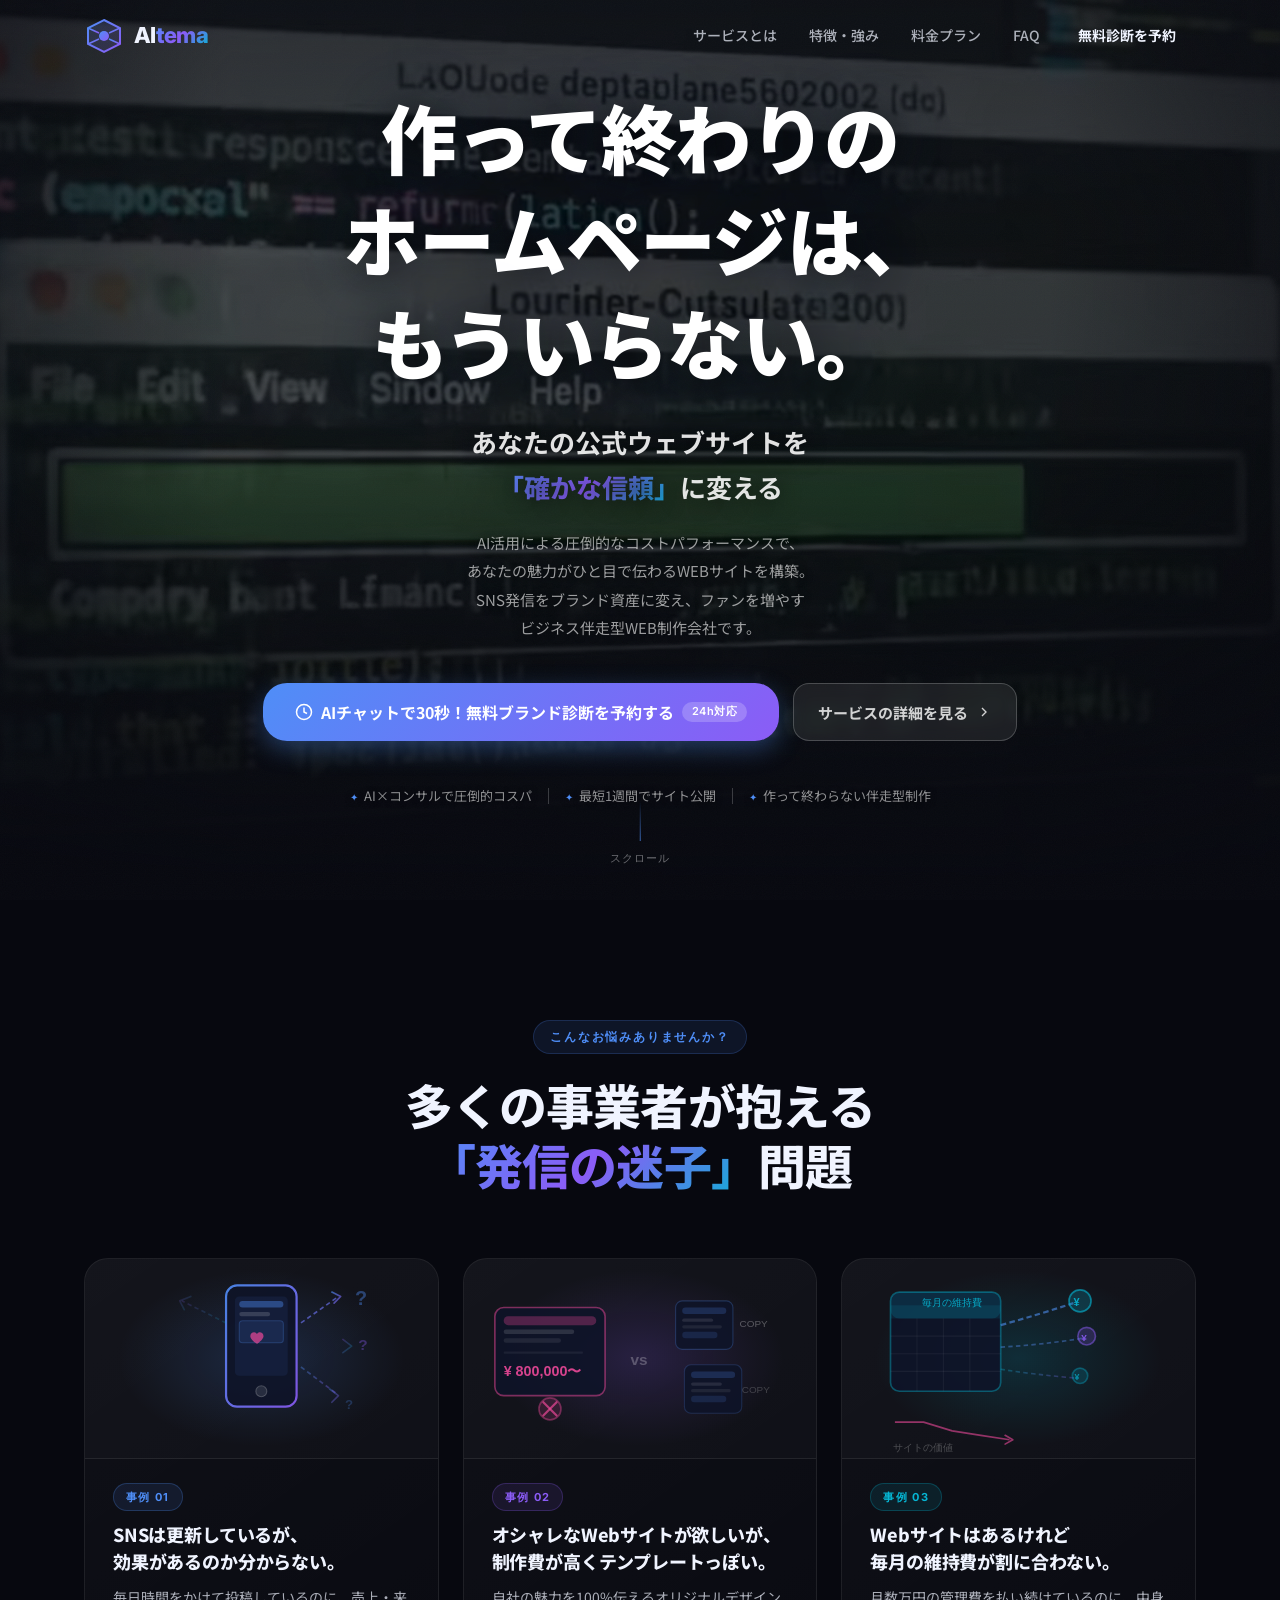
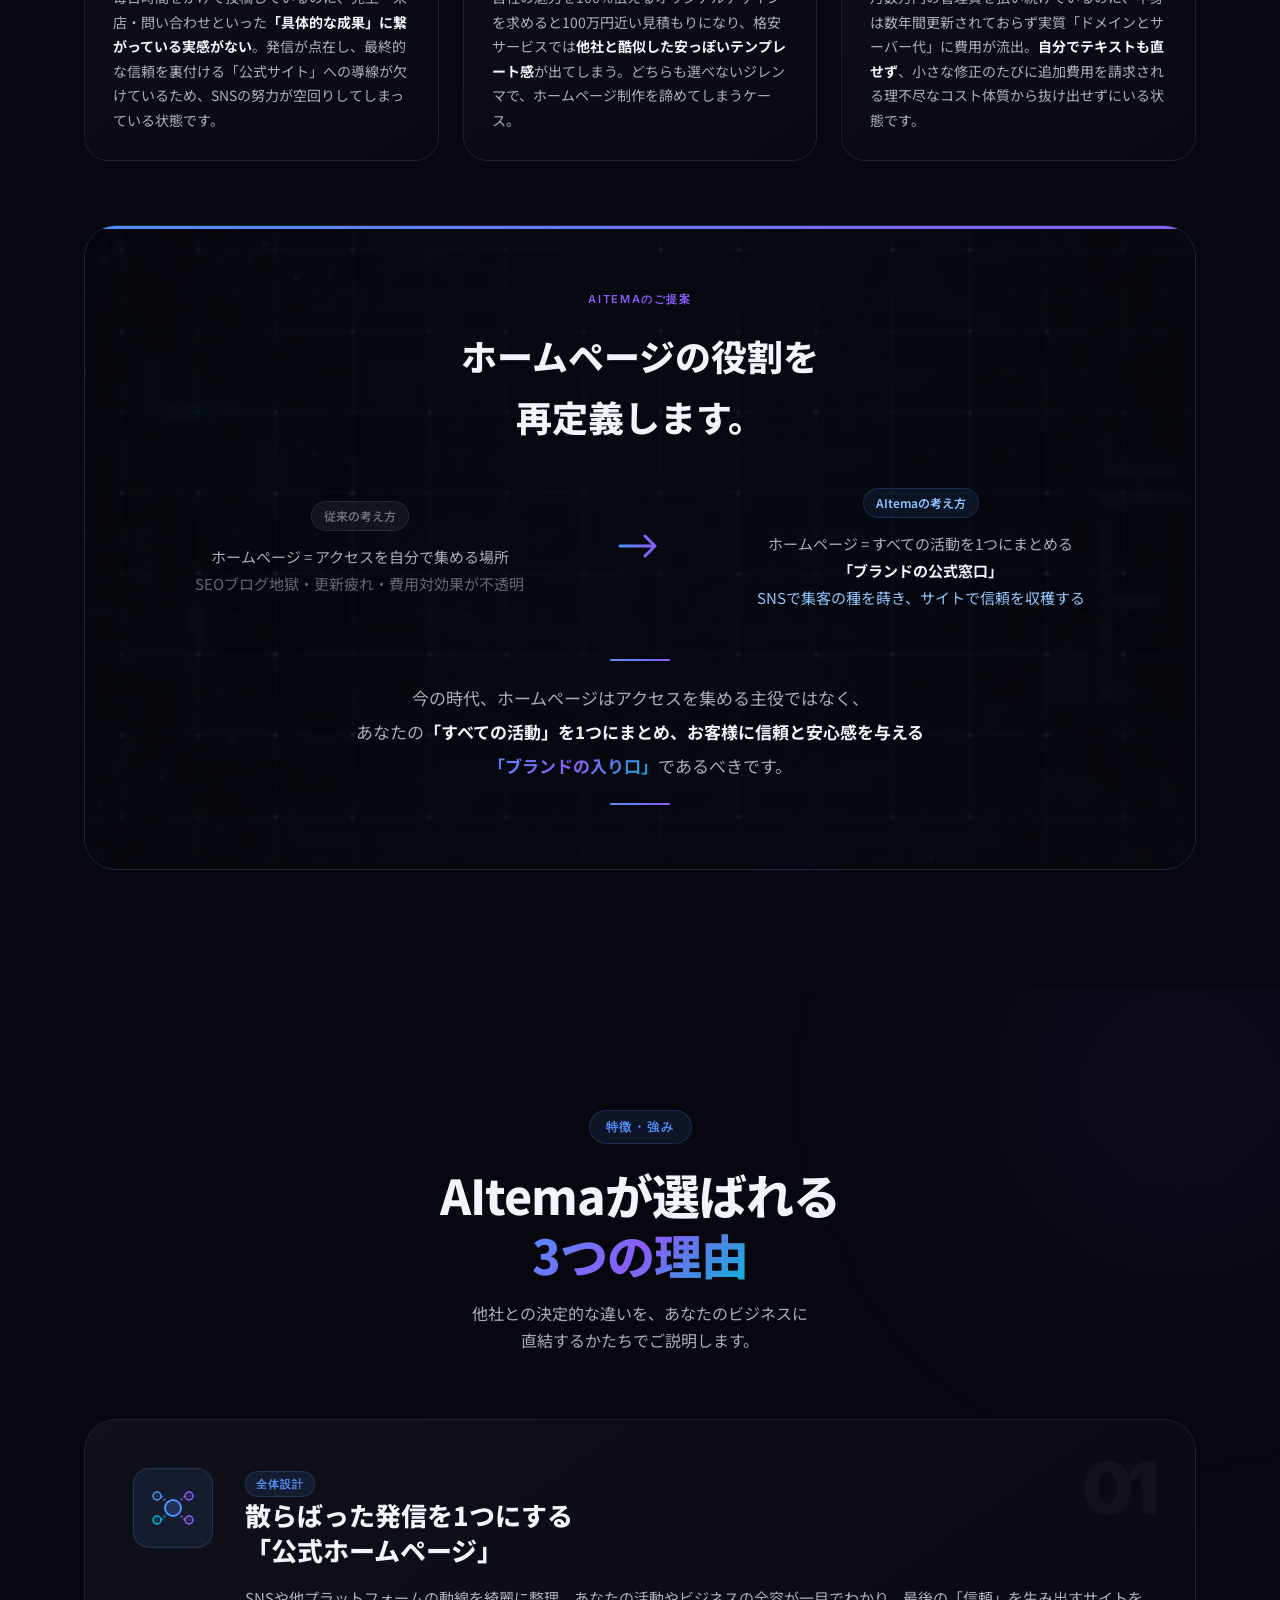
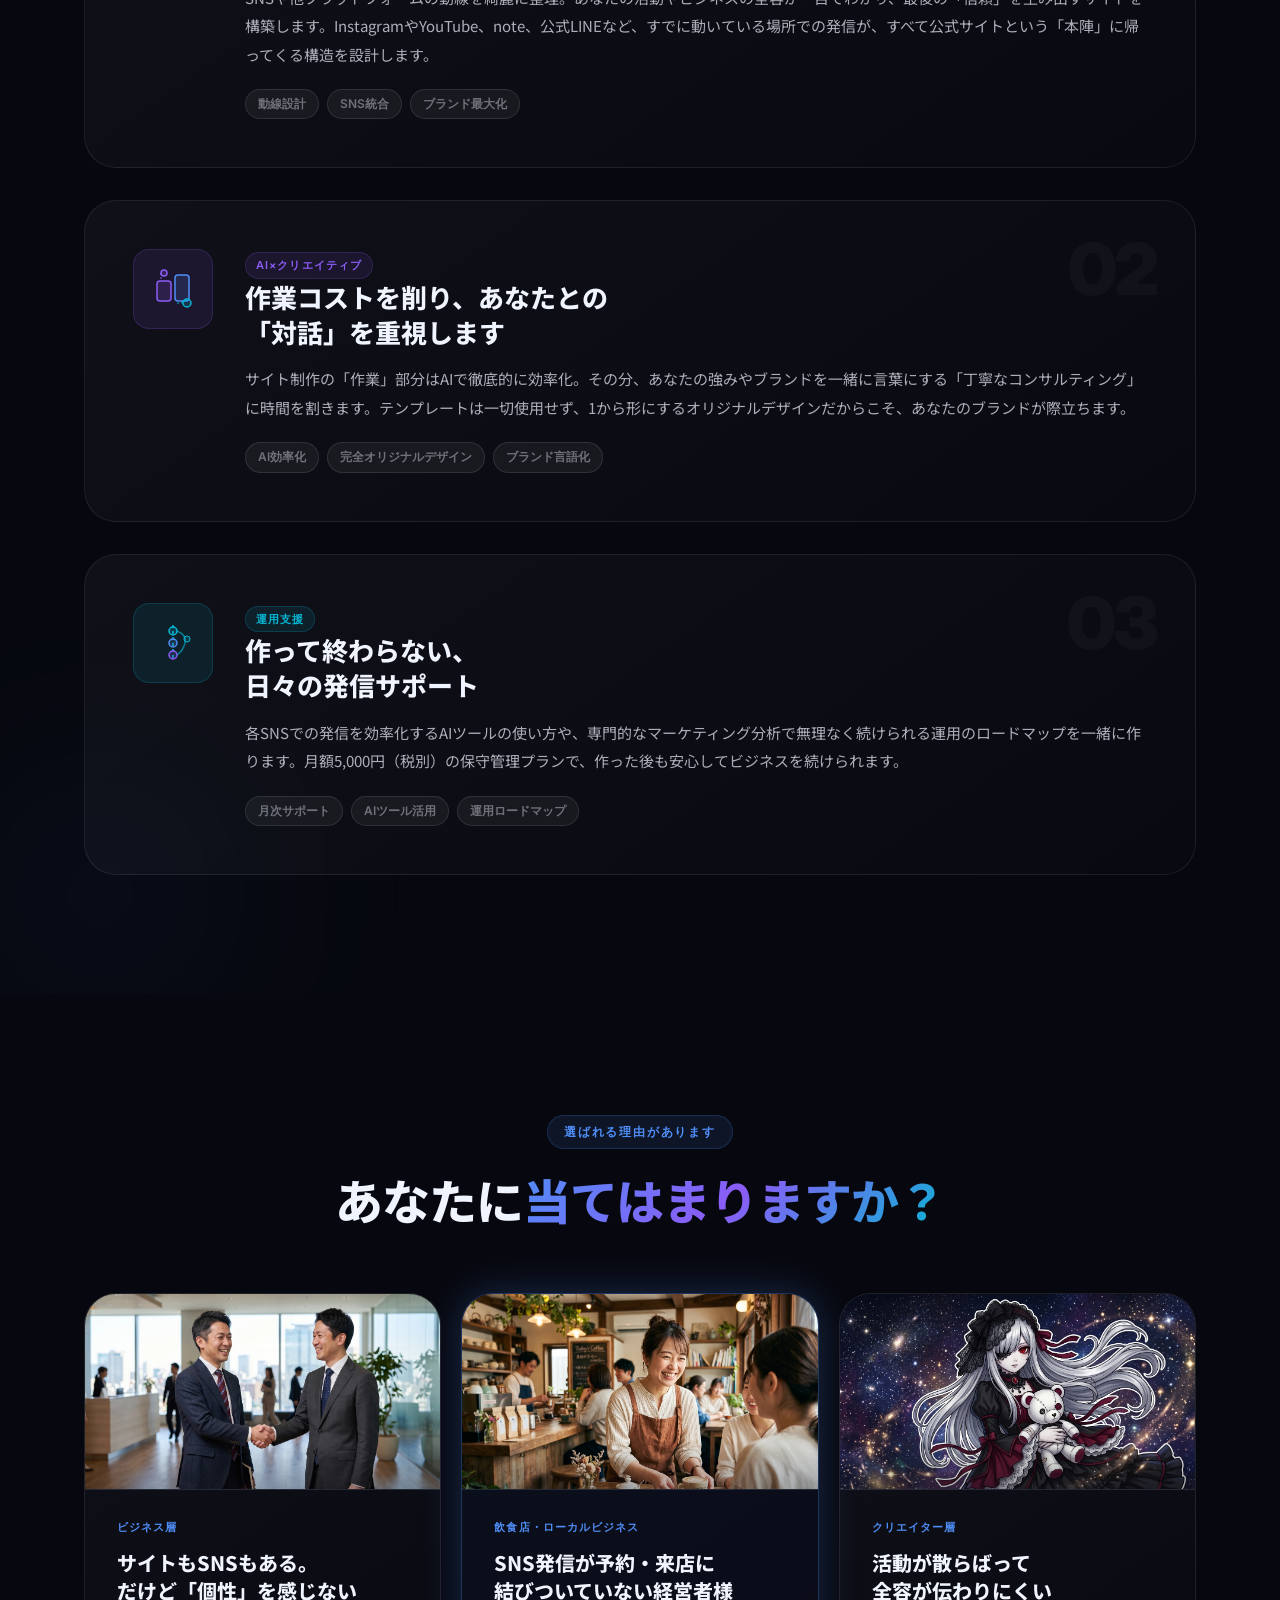
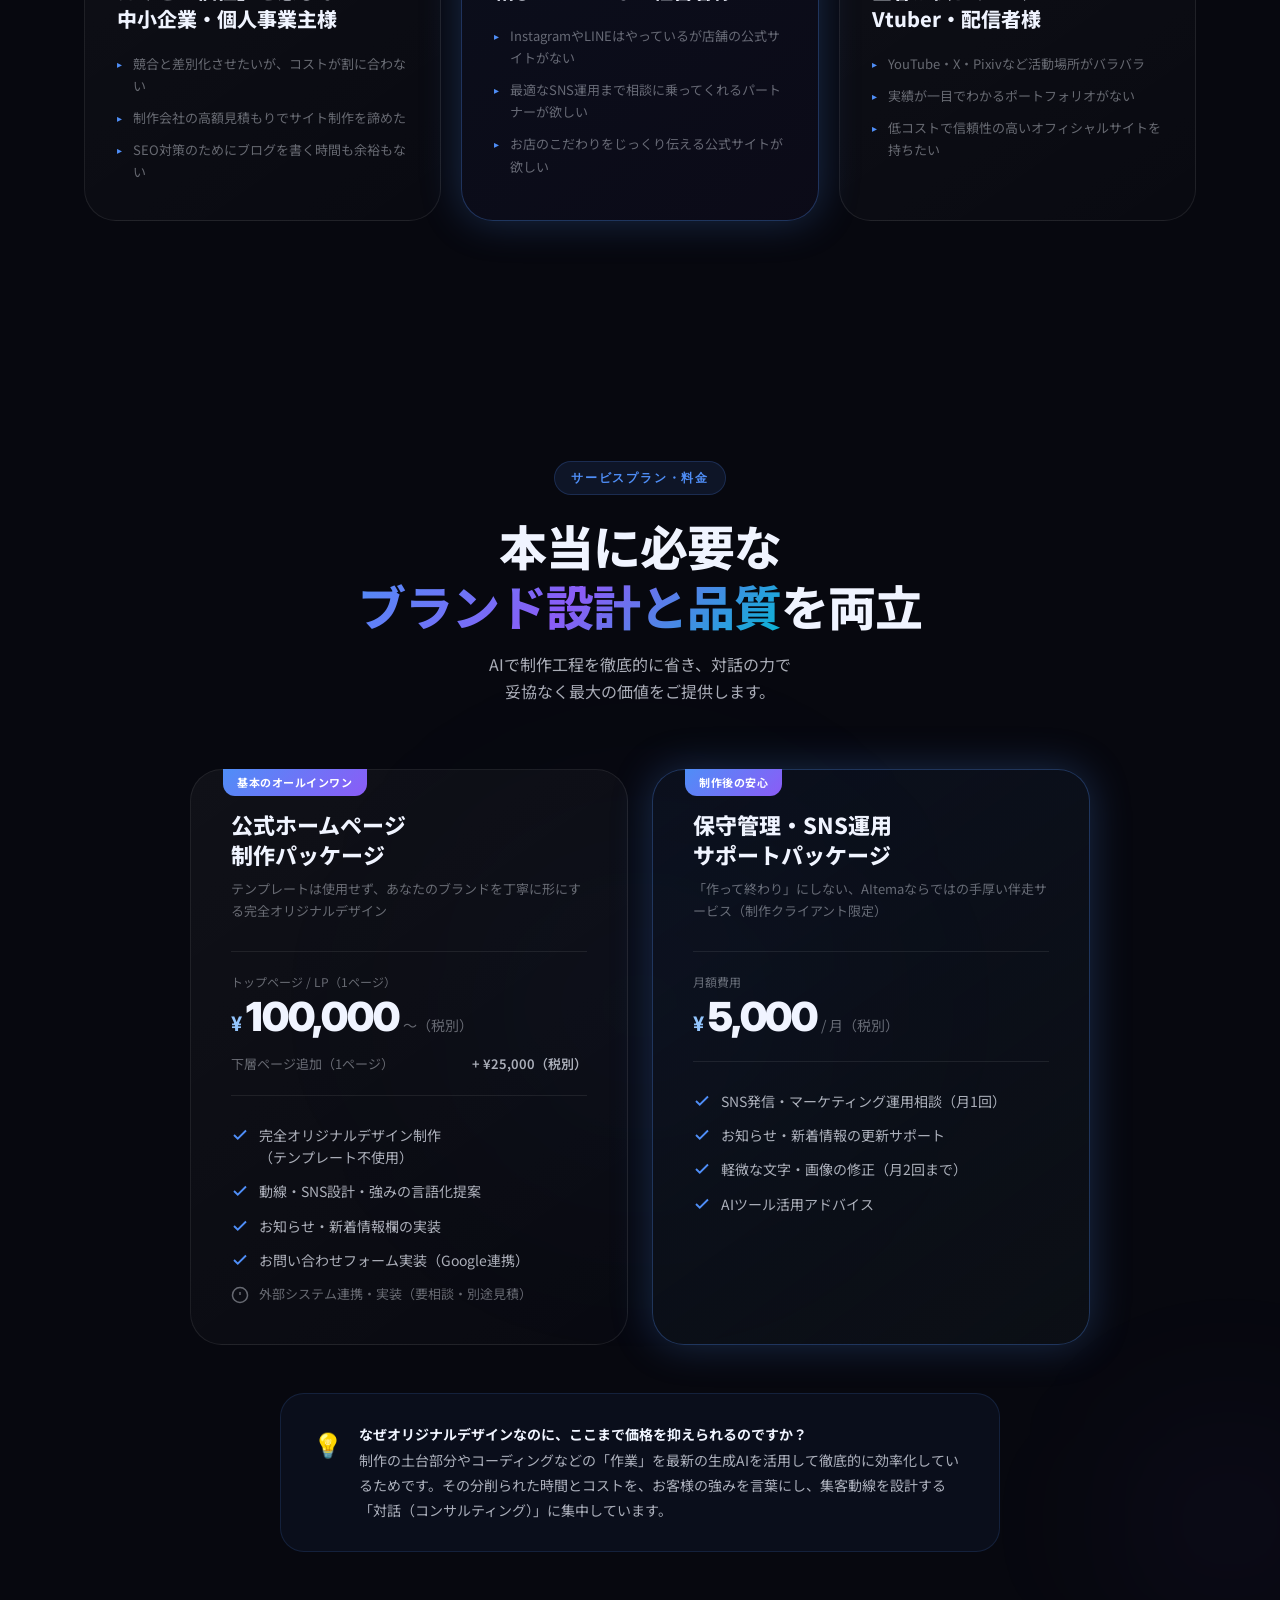
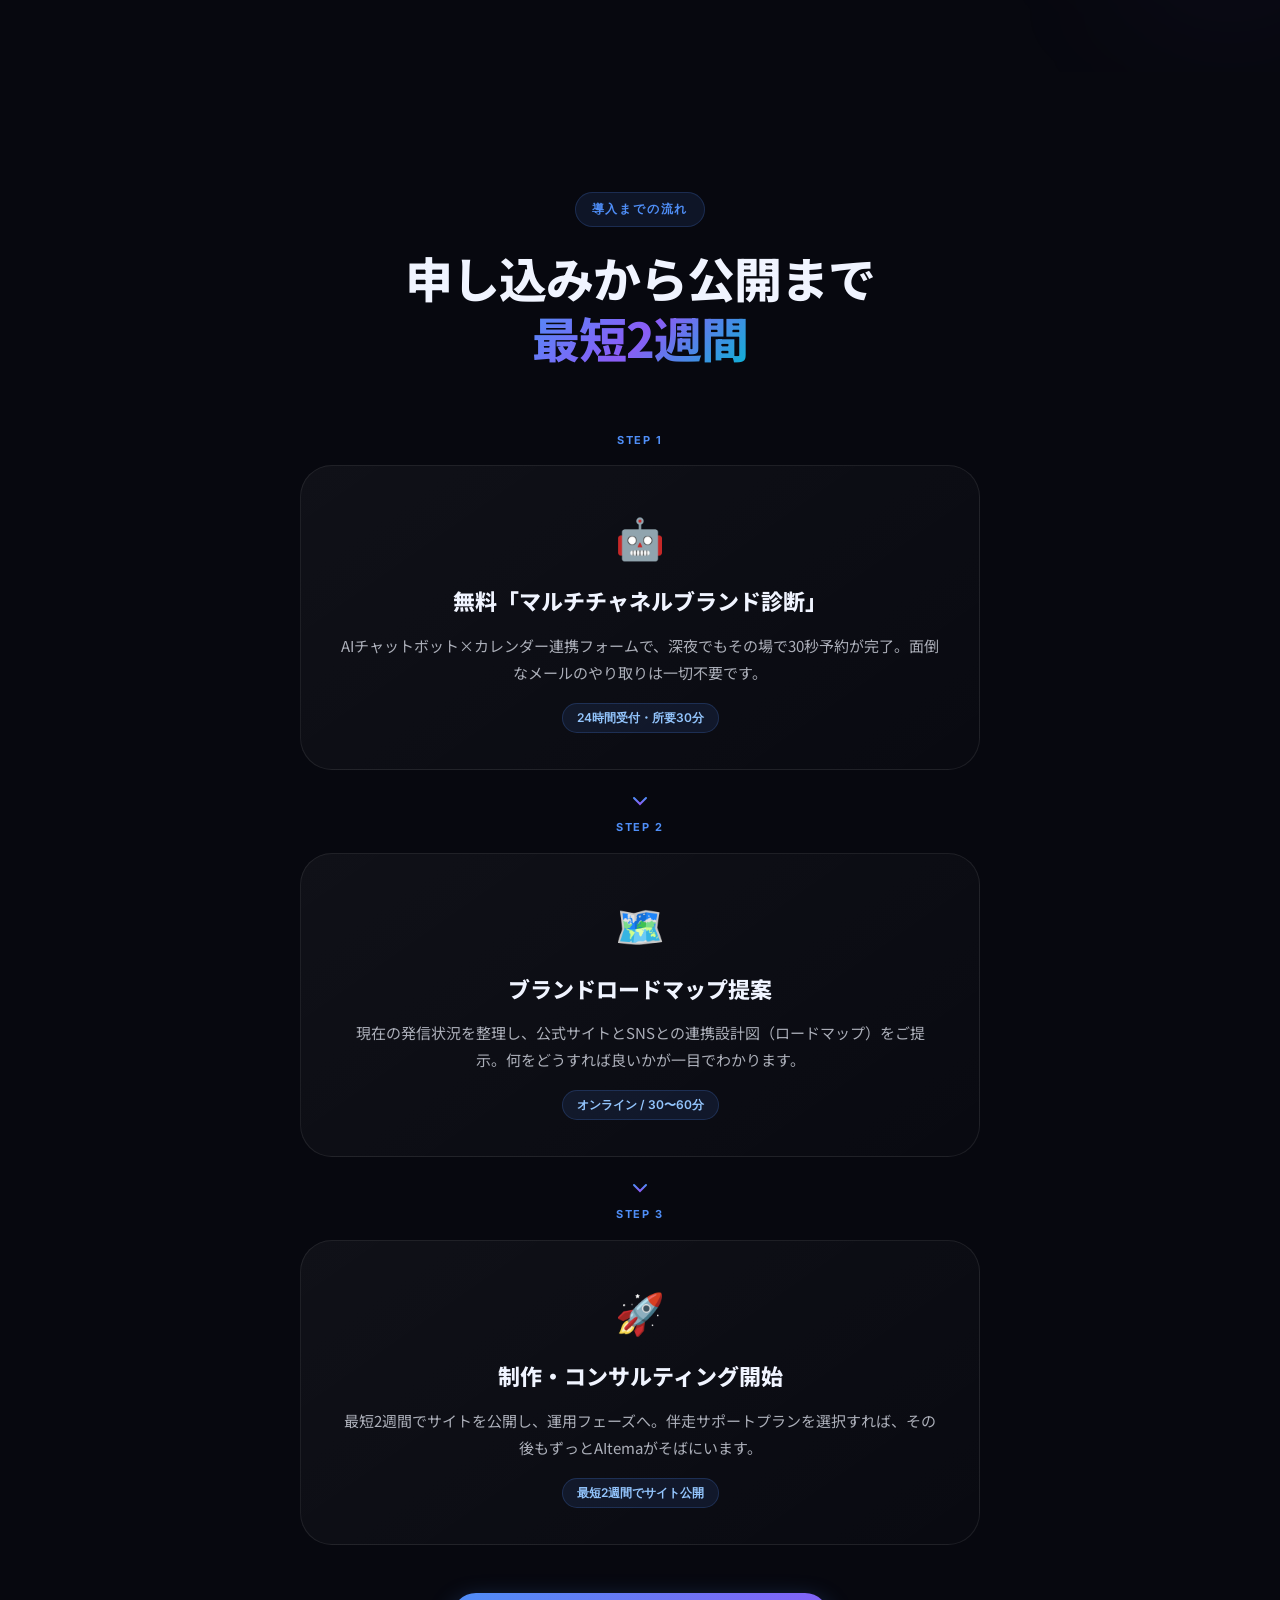
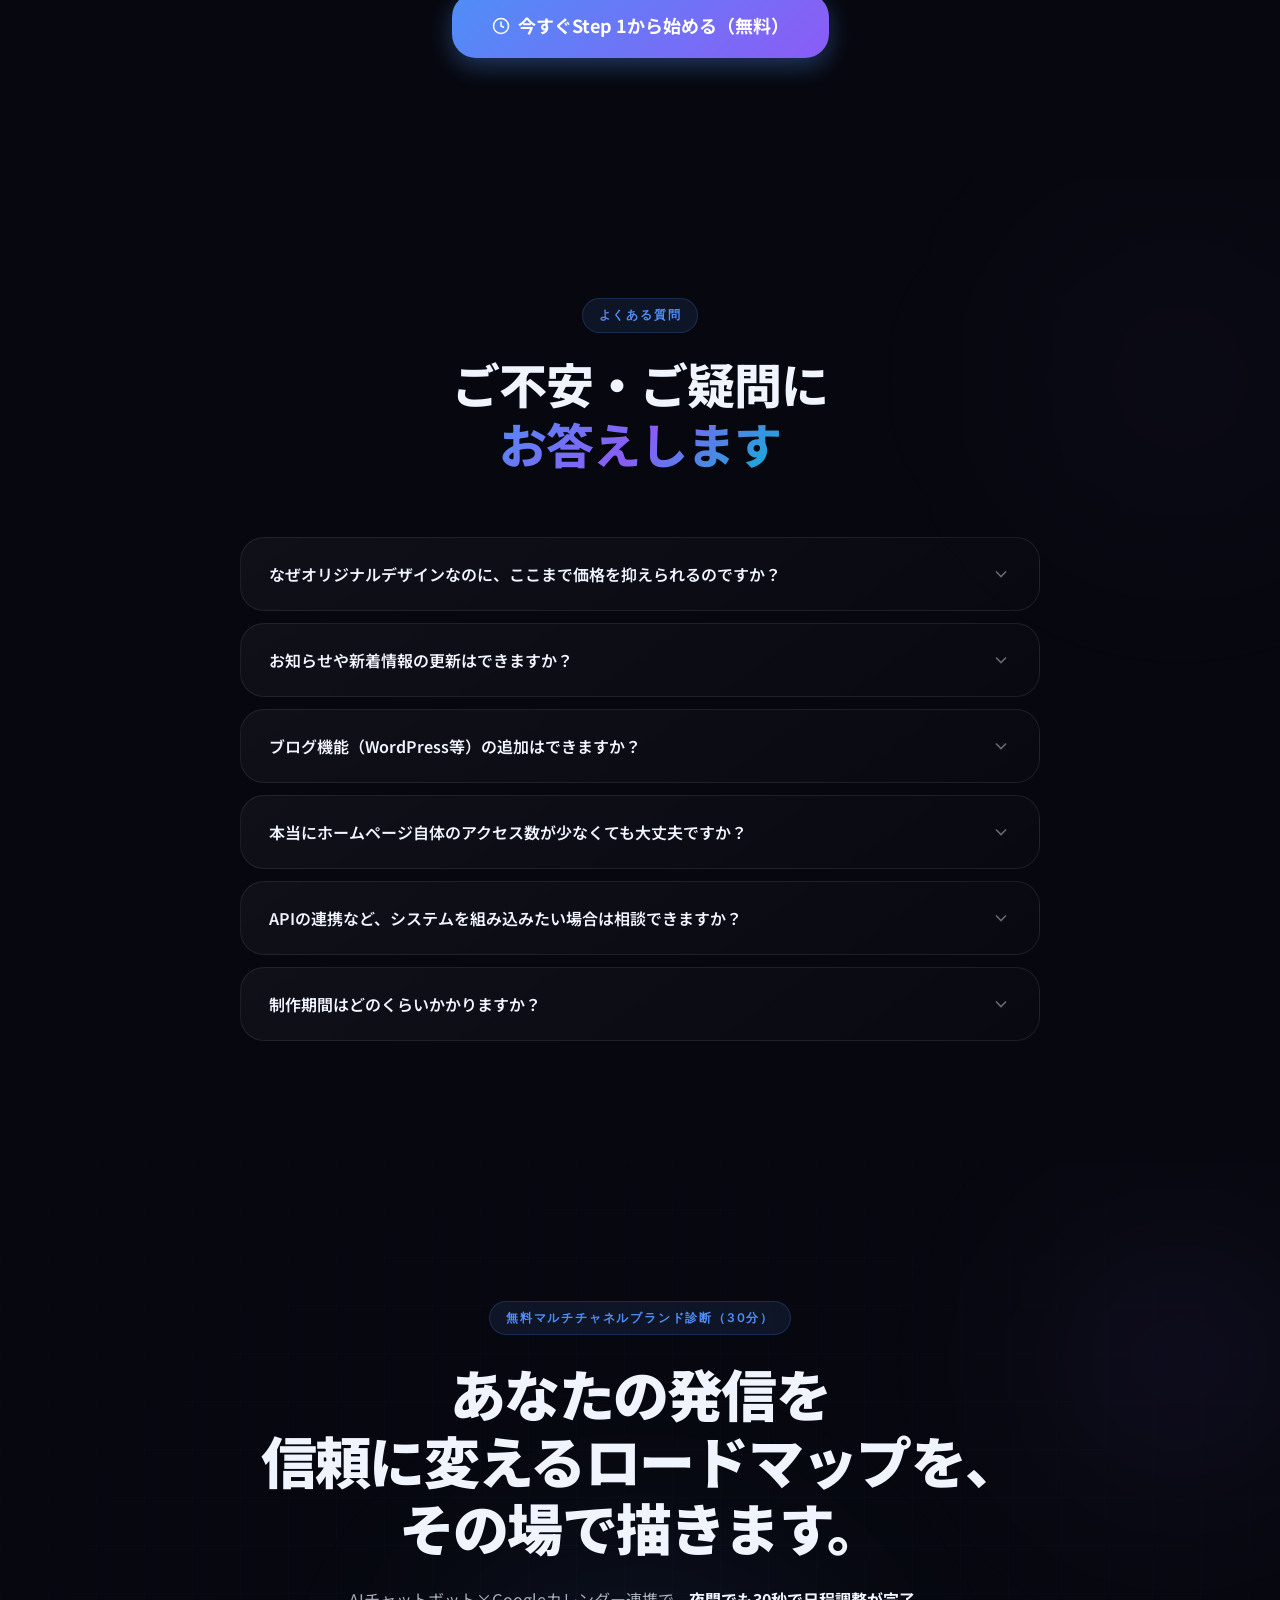
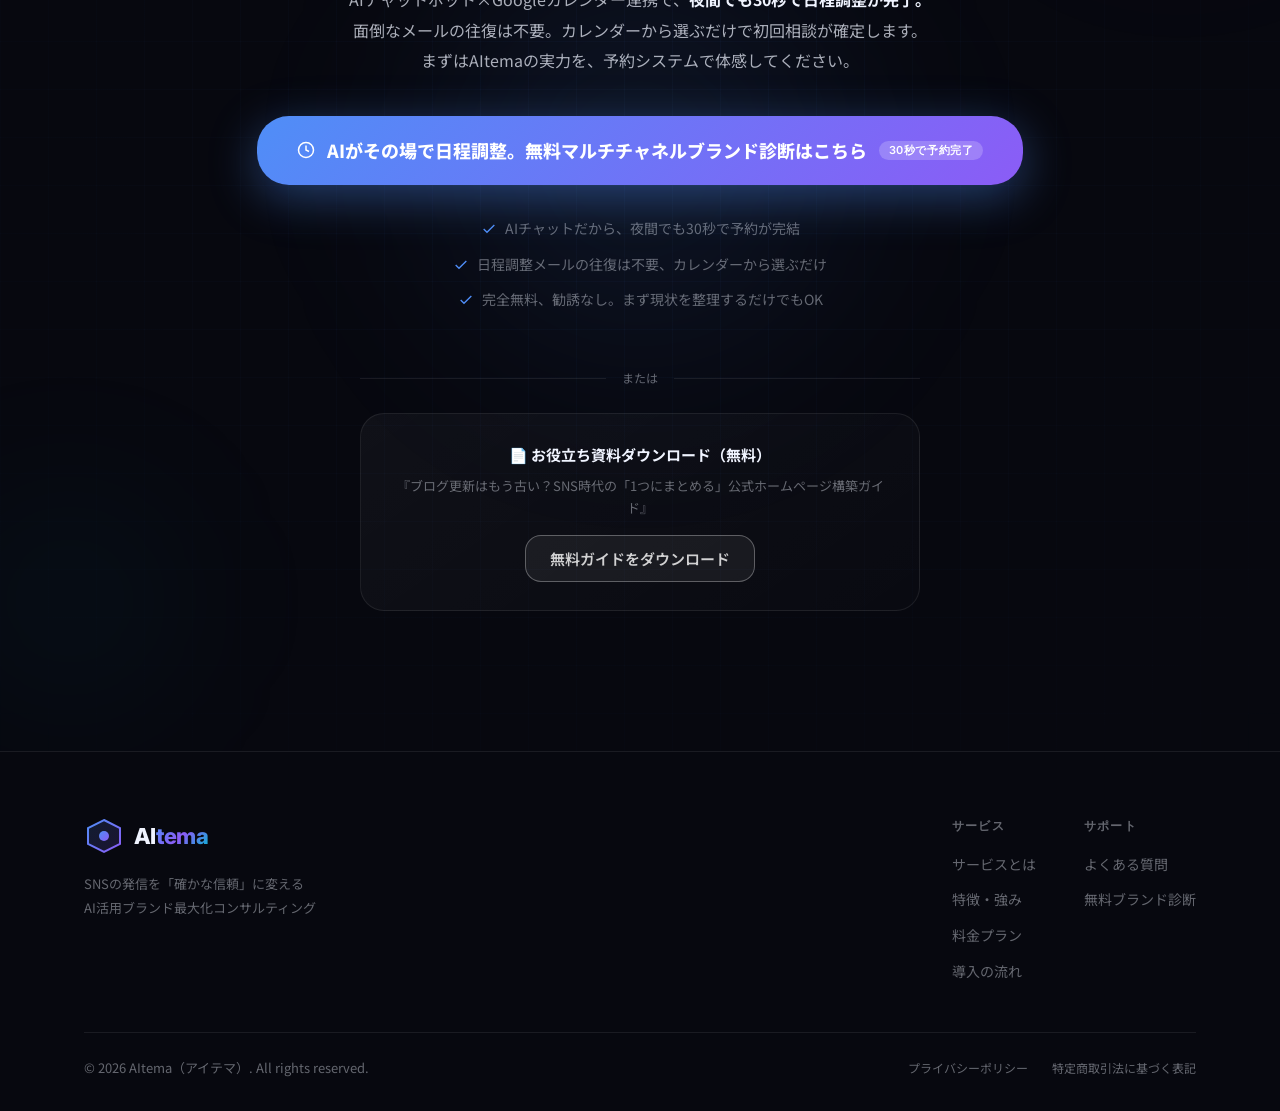
==== commit 22f87ca9: "Refactor code structure for improved readability and maintainability" ====
--- a/index.html
+++ b/index.html
@@ -475,7 +475,7 @@
               </svg>
             </div>
             <div class="feature-content">
-              <span class="feature-tag">自走支援</span>
+              <span class="feature-tag">運用支援</span>
               <h3 class="feature-title">
                 作って終わらない、<br>日々の発信サポート
               </h3>
@@ -497,43 +497,54 @@
   <section class="target-section" id="target">
     <div class="container">
       <div class="section-header">
-        <div class="section-eyebrow">こんな方に選ばれています</div>
+        <div class="section-eyebrow">選ばれる理由があります</div>
         <h2 class="section-title">あなたに<span class="text-gradient">当てはまりますか？</span></h2>
       </div>
 
       <div class="target-grid">
         <div class="target-card" data-reveal>
-          <div class="target-icon">🏢</div>
-          <div class="target-label">ビジネス層</div>
-          <h3 class="target-name">SNSはあるが、<br>「公式の顔」がない<br>中小企業・個人事業主</h3>
-          <ul class="target-list">
-            <li>SNSやブログはやっているが公式サイトがなく新規先から怪しまれないか不安</li>
-            <li>高額見積もりでサイト制作を諦めた</li>
-            <li>SEOブログを書く時間も予算もない</li>
-          </ul>
+          <div class="target-image">
+            <img src="images/business.webp" alt="中小企業・個人事業主" loading="lazy">
+          </div>
+          <div class="target-card-body">
+            <div class="target-label">ビジネス層</div>
+            <h3 class="target-name">サイトもSNSもある。<br>だけど「個性」を感じない<br>中小企業・個人事業主様</h3>
+            <ul class="target-list">
+              <li>競合と差別化させたいが、コストが割に合わない</li>
+              <li>制作会社の高額見積もりでサイト制作を諦めた</li>
+              <li>SEO対策のためにブログを書く時間も余裕もない</li>
+            </ul>
+          </div>
         </div>
 
         <div class="target-card target-card-featured" data-reveal>
-          <div class="target-featured-badge">最多ご相談</div>
-          <div class="target-icon">🏪</div>
-          <div class="target-label">実店舗・ローカルビジネス</div>
-          <h3 class="target-name">SNS発信が、<br>予約・来店に<br>結びついていない経営者</h3>
-          <ul class="target-list">
-            <li>InstagramやLINEはやっているが公式サイトがない</li>
-            <li>SNSの流行り廃りに振り回されたくない</li>
-            <li>お店のこだわりをじっくり伝える公式の場所が欲しい</li>
-          </ul>
+          <div class="target-image">
+            <img src="images/cafe_owner.webp" alt="飲食店・ローカルビジネス" loading="lazy">
+          </div>
+          <div class="target-card-body">
+            <div class="target-label">飲食店・ローカルビジネス</div>
+            <h3 class="target-name">SNS発信が予約・来店に<br>結びついていない経営者様</h3>
+            <ul class="target-list">
+              <li>InstagramやLINEはやっているが店舗の公式サイトがない</li>
+              <li>最適なSNS運用まで相談に乗ってくれるパートナーが欲しい</li>
+              <li>お店のこだわりをじっくり伝える公式サイトが欲しい</li>
+            </ul>
+          </div>
         </div>
 
         <div class="target-card" data-reveal>
-          <div class="target-icon">🎮</div>
-          <div class="target-label">クリエイター層</div>
-          <h3 class="target-name">活動が散らばって<br>全容が伝わりにくい<br>Vtuber・配信者</h3>
-          <ul class="target-list">
-            <li>YouTube・X・Twitchなど活動場所がバラバラ</li>
-            <li>実績が一目でわかるポートフォリオがない</li>
-            <li>低コストで信頼性の高いオフィシャルサイトを持ちたい</li>
-          </ul>
+          <div class="target-image">
+            <img src="images/Vtuber.webp" alt="Vtuber・配信者" loading="lazy">
+          </div>
+          <div class="target-card-body">
+            <div class="target-label">クリエイター層</div>
+            <h3 class="target-name">活動が散らばって<br>全容が伝わりにくい<br>Vtuber・配信者様</h3>
+            <ul class="target-list">
+              <li>YouTube・X・Pixivなど活動場所がバラバラ</li>
+              <li>実績が一目でわかるポートフォリオがない</li>
+              <li>低コストで信頼性の高いオフィシャルサイトを持ちたい</li>
+            </ul>
+          </div>
         </div>
       </div>
     </div>
@@ -548,18 +559,18 @@
     <div class="container">
       <div class="section-header">
         <div class="section-eyebrow">サービスプラン・料金</div>
-        <h2 class="section-title">本当に必要な<br><span class="text-gradient">「ブランド設計」と品質</span>を両立</h2>
-        <p class="section-desc">無駄な制作工程を徹底的に省き、AIと対話の力で最大の価値を提供します。</p>
+        <h2 class="section-title">本当に必要な<br><span class="text-gradient">ブランド設計と品質</span>を両立</h2>
+        <p class="section-desc">AIで制作工程を徹底的に省き、対話の力で<br>妥協なく最大の価値をご提供します。</p>
       </div>
 
       <div class="pricing-grid">
 
         <!-- Plan 1: Web制作 -->
         <div class="pricing-card" data-reveal>
+          <div class="pricing-popular-badge">基本のオールインワン</div>
           <div class="pricing-card-header">
-            <div class="pricing-icon">🌐</div>
             <h3 class="pricing-name">公式ホームページ<br>制作パッケージ</h3>
-            <p class="pricing-desc">テンプレートは一切使用せず、あなたのブランドを1から形にする完全オリジナルデザイン</p>
+            <p class="pricing-desc">テンプレートは使用せず、あなたのブランドを丁寧に形にする完全オリジナルデザイン</p>
           </div>
           <div class="pricing-price-area">
             <div class="price-row">
@@ -582,7 +593,7 @@
               <svg class="check-icon" viewBox="0 0 24 24" fill="none" stroke="currentColor" stroke-width="2.5">
                 <polyline points="20 6 9 17 4 12"/>
               </svg>
-              完全オリジナルデザイン制作（テンプレート不使用）
+              完全オリジナルデザイン制作<br>（テンプレート不使用）
             </li>
             <li class="pricing-feature">
               <svg class="check-icon" viewBox="0 0 24 24" fill="none" stroke="currentColor" stroke-width="2.5">
@@ -608,18 +619,16 @@
                 <line x1="12" y1="8" x2="12" y2="12"/>
                 <line x1="12" y1="16" x2="12.01" y2="16"/>
               </svg>
-              APIシステム連携・実装（要相談・別途見積）
+              外部システム連携・実装（要相談・別途見積）
             </li>
           </ul>
-          <a href="#cta-final" class="btn btn-outline" id="pricing-plan1-btn">このプランで相談する</a>
         </div>
 
         <!-- Plan 2: 保守 -->
         <div class="pricing-card pricing-card-accent" data-reveal>
           <div class="pricing-popular-badge">制作後の安心</div>
           <div class="pricing-card-header">
-            <div class="pricing-icon">🚀</div>
-            <h3 class="pricing-name">保守管理・伴走<br>サポートパッケージ</h3>
+            <h3 class="pricing-name">保守管理・SNS運用<br>サポートパッケージ</h3>
             <p class="pricing-desc">「作って終わり」にしない、AItemaならではの手厚い伴走サービス（制作クライアント限定）</p>
           </div>
           <div class="pricing-price-area">
@@ -660,7 +669,6 @@
               AIツール活用アドバイス
             </li>
           </ul>
-          <a href="#cta-final" class="btn btn-primary" id="pricing-plan2-btn">このプランで相談する</a>
         </div>
 
       </div>
@@ -769,6 +777,18 @@
         </div>
 
         <div class="faq-item" data-reveal>
+          <button class="faq-question" id="faq-q1" aria-expanded="false" aria-controls="faq-a1">
+            <span>お知らせや新着情報の更新はできますか？</span>
+            <svg class="faq-icon" viewBox="0 0 24 24" fill="none" stroke="currentColor" stroke-width="2">
+              <polyline points="6 9 12 15 18 9"/>
+            </svg>
+          </button>
+          <div class="faq-answer" id="faq-a1" role="region" aria-labelledby="faq-q1">
+            <p>はい、可能です。頻度が月2回以内なら保守プラン内で対応します。もっと自由に更新頻度を多くしたい方はお客様にて自動更新できるシステムも構築いたします。（要相談）更新の度に料金が多く発生することがないようにご提案いたします。</p>
+          </div>
+        </div>
+
+        <div class="faq-item" data-reveal>
           <button class="faq-question" id="faq-q2" aria-expanded="false" aria-controls="faq-a2">
             <span>ブログ機能（WordPress等）の追加はできますか？</span>
             <svg class="faq-icon" viewBox="0 0 24 24" fill="none" stroke="currentColor" stroke-width="2">
@@ -776,7 +796,7 @@
             </svg>
           </button>
           <div class="faq-answer" id="faq-a2" role="region" aria-labelledby="faq-q2">
-            <p>AItemaは「ホームページ単体で無理なSEO（ブログ更新）をしない」戦略を推奨しているため、ブログ用の動的機能は標準対応しておりません。情報発信はnote、SNS、公式LINEなどの外部プラットフォームで行い、ホームページはそれらを「まとめる総合窓口（静的サイト）」にすることで、維持コストも管理の手間も最小限に抑えられます。</p>
+            <p>AItemaは「ホームページ単体で無理なSEO対策（ブログ更新）をしない」戦略を推奨しているため、ブログ用の動的機能は標準対応しておりません。集客・宣伝用の情報発信はnote、SNS、公式LINEなどの外部プラットフォームで行い、ホームページはそれらを「まとめる総合窓口（静的サイト）」にすることで、維持コストも管理の手間も最小限に抑えられます。</p>
           </div>
         </div>
 
@@ -788,7 +808,7 @@
             </svg>
           </button>
           <div class="faq-answer" id="faq-a3" role="region" aria-labelledby="faq-q3">
-            <p>はい、全く問題ありません。すでにSNSや外部メディアでお客様と接点を持てているなら、ホームページは「信頼の確認場所（本当に存在する会社か、どんな想いがあるか）」として機能すれば十分です。無理なアクセスアップに疲弊する必要はありません。</p>
+            <p>はい、全く問題ありません。すでにSNSや外部メディアでお客様と接点を持てているなら、ホームページは「信頼の確認場所（本当に存在する会社か、どんな想いがあるか）」として機能すれば十分です。無理なアクセスアップに疲弊する必要はありません。これから新規で開拓する場合でも、戦略的なSNS運用方針をご提案いたします。</p>
           </div>
         </div>
 
@@ -800,7 +820,7 @@
             </svg>
           </button>
           <div class="faq-answer" id="faq-a4" role="region" aria-labelledby="faq-q4">
-            <p>はい、可能です。APIを使用した外部サービスとの連携などは「要相談（別途お見積り）」として承っております。AItema独自のAIチャットボット×カレンダー連携フォームのような高度なシステム連携もオプションとして提供可能です。診断の際にお気軽にご希望をお聞かせください。（内容によっては実装をお断りする場合もございます）</p>
+            <p>はい、可能です。APIを使用した外部サービスとの連携などは要相談（別途お見積り）として承っております。AItemaではお客様のビジネスに合わせたヘッドレスCMSの採用やGoogle Workspaceを基本とした高度なAI連携システムもオプションとして提供可能です。診断の際にお気軽にご希望をお聞かせください。（内容によっては実装をお断りする場合もございます）</p>
           </div>
         </div>
 
--- a/css/styles.css
+++ b/css/styles.css
@@ -1145,10 +1145,12 @@
   background: var(--grad-card);
   border: 1px solid var(--col-border);
   border-radius: var(--radius-xl);
-  padding: 36px;
+  padding: 0;
   position: relative;
   overflow: hidden;
   transition: var(--transition-base);
+  display: flex;
+  flex-direction: column;
 }
 .target-card:hover {
   border-color: var(--col-border-hover);
@@ -1163,13 +1165,56 @@
 
 .target-featured-badge {
   position: absolute;
-  top: 20px; right: 20px;
+  top: 16px; right: 16px;
   background: var(--grad-primary);
   font-size: 11px;
   font-weight: 700;
   padding: 4px 12px;
   border-radius: 100px;
   color: white;
+  z-index: 10;
+}
+
+/* ---- Target Image Area ---- */
+.target-image {
+  width: 100%;
+  height: 196px;
+  overflow: hidden;
+  flex-shrink: 0;
+  position: relative;
+  border-bottom: 1px solid var(--col-border);
+  background: var(--col-surface-2);
+}
+
+.target-image img {
+  width: 100%;
+  height: 100%;
+  object-fit: cover;
+  object-position: center;
+  display: block;
+  transition: transform 0.65s cubic-bezier(0.4, 0, 0.2, 1);
+}
+
+.target-card:hover .target-image img {
+  transform: scale(1.06);
+}
+
+/* 画像の上に薄いグラデーション（テキストとの境界を自然に） */
+.target-image::after {
+  content: '';
+  position: absolute;
+  bottom: 0; left: 0; right: 0;
+  height: 48px;
+  background: linear-gradient(to bottom, transparent, rgba(7,8,15,0.3));
+  pointer-events: none;
+}
+
+/* ---- Target Card Body ---- */
+.target-card-body {
+  padding: 28px 32px 36px;
+  display: flex;
+  flex-direction: column;
+  flex: 1;
 }
 
 .target-icon {
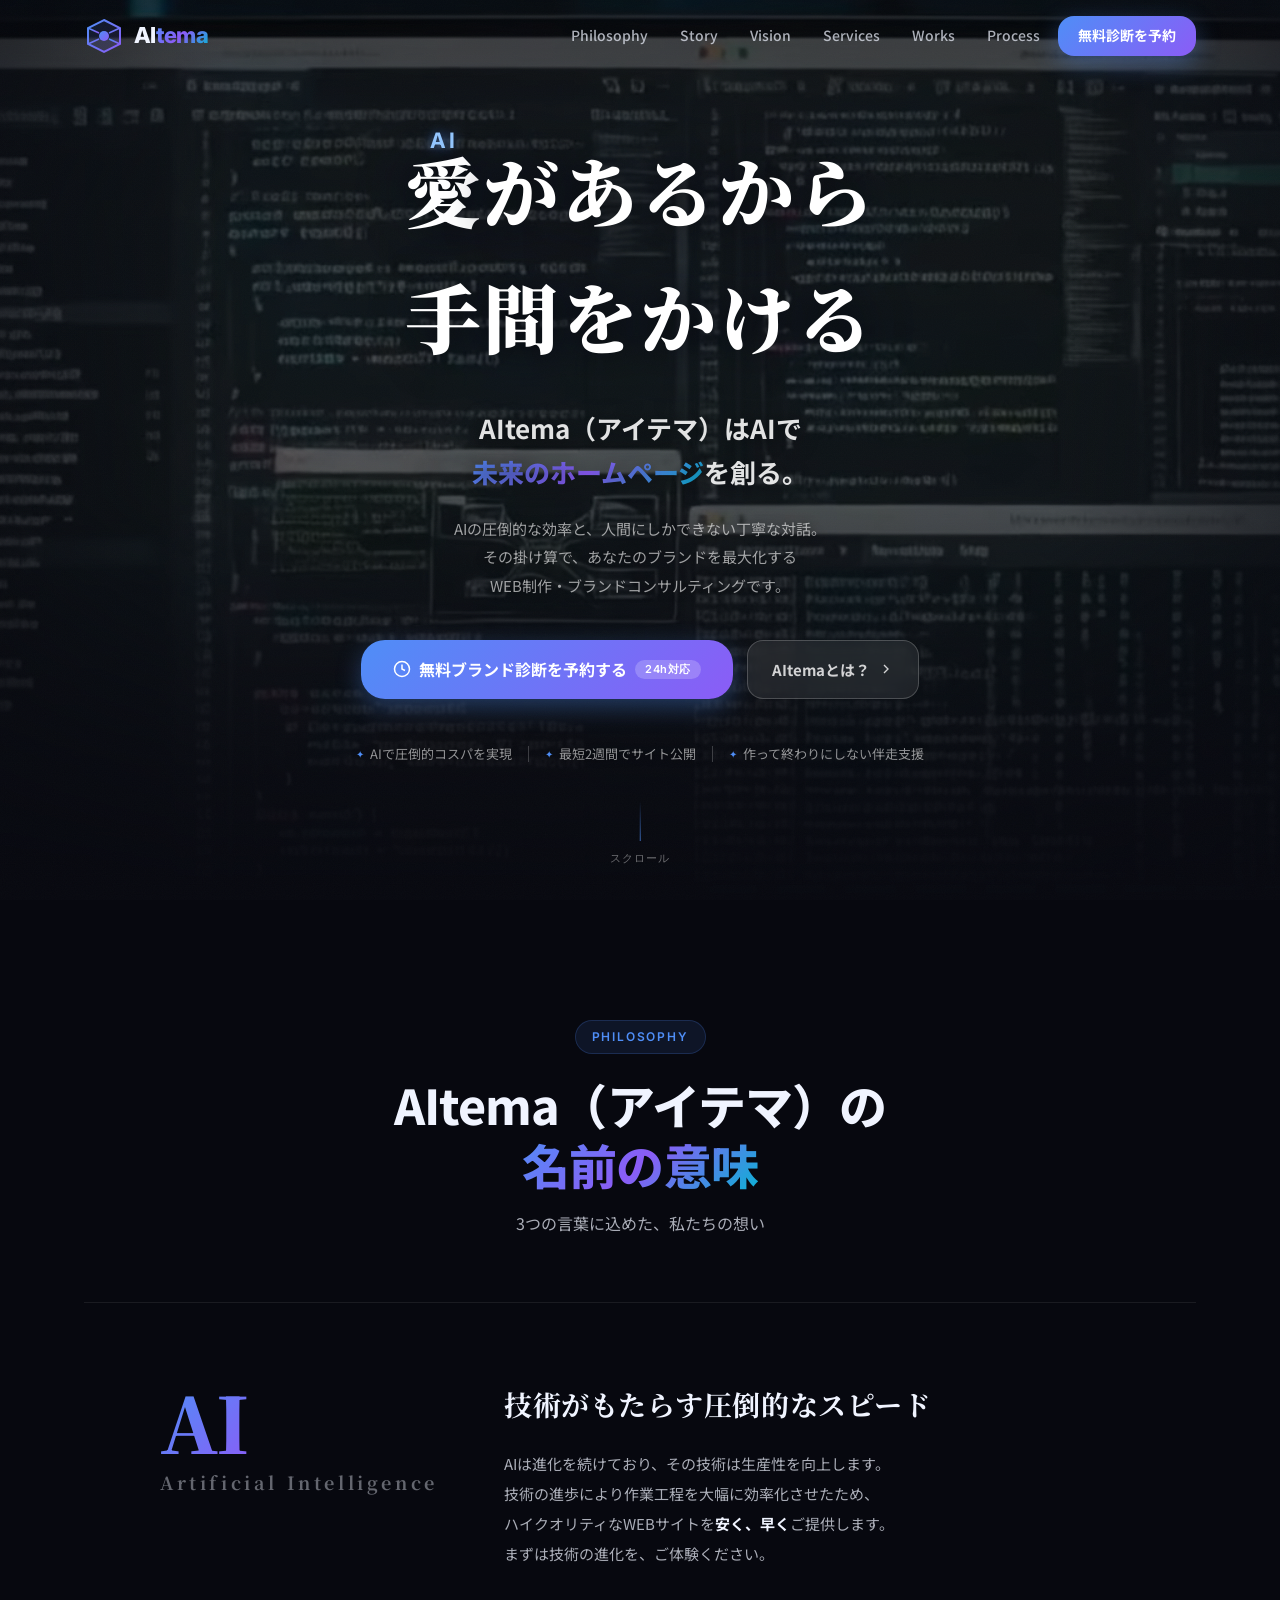
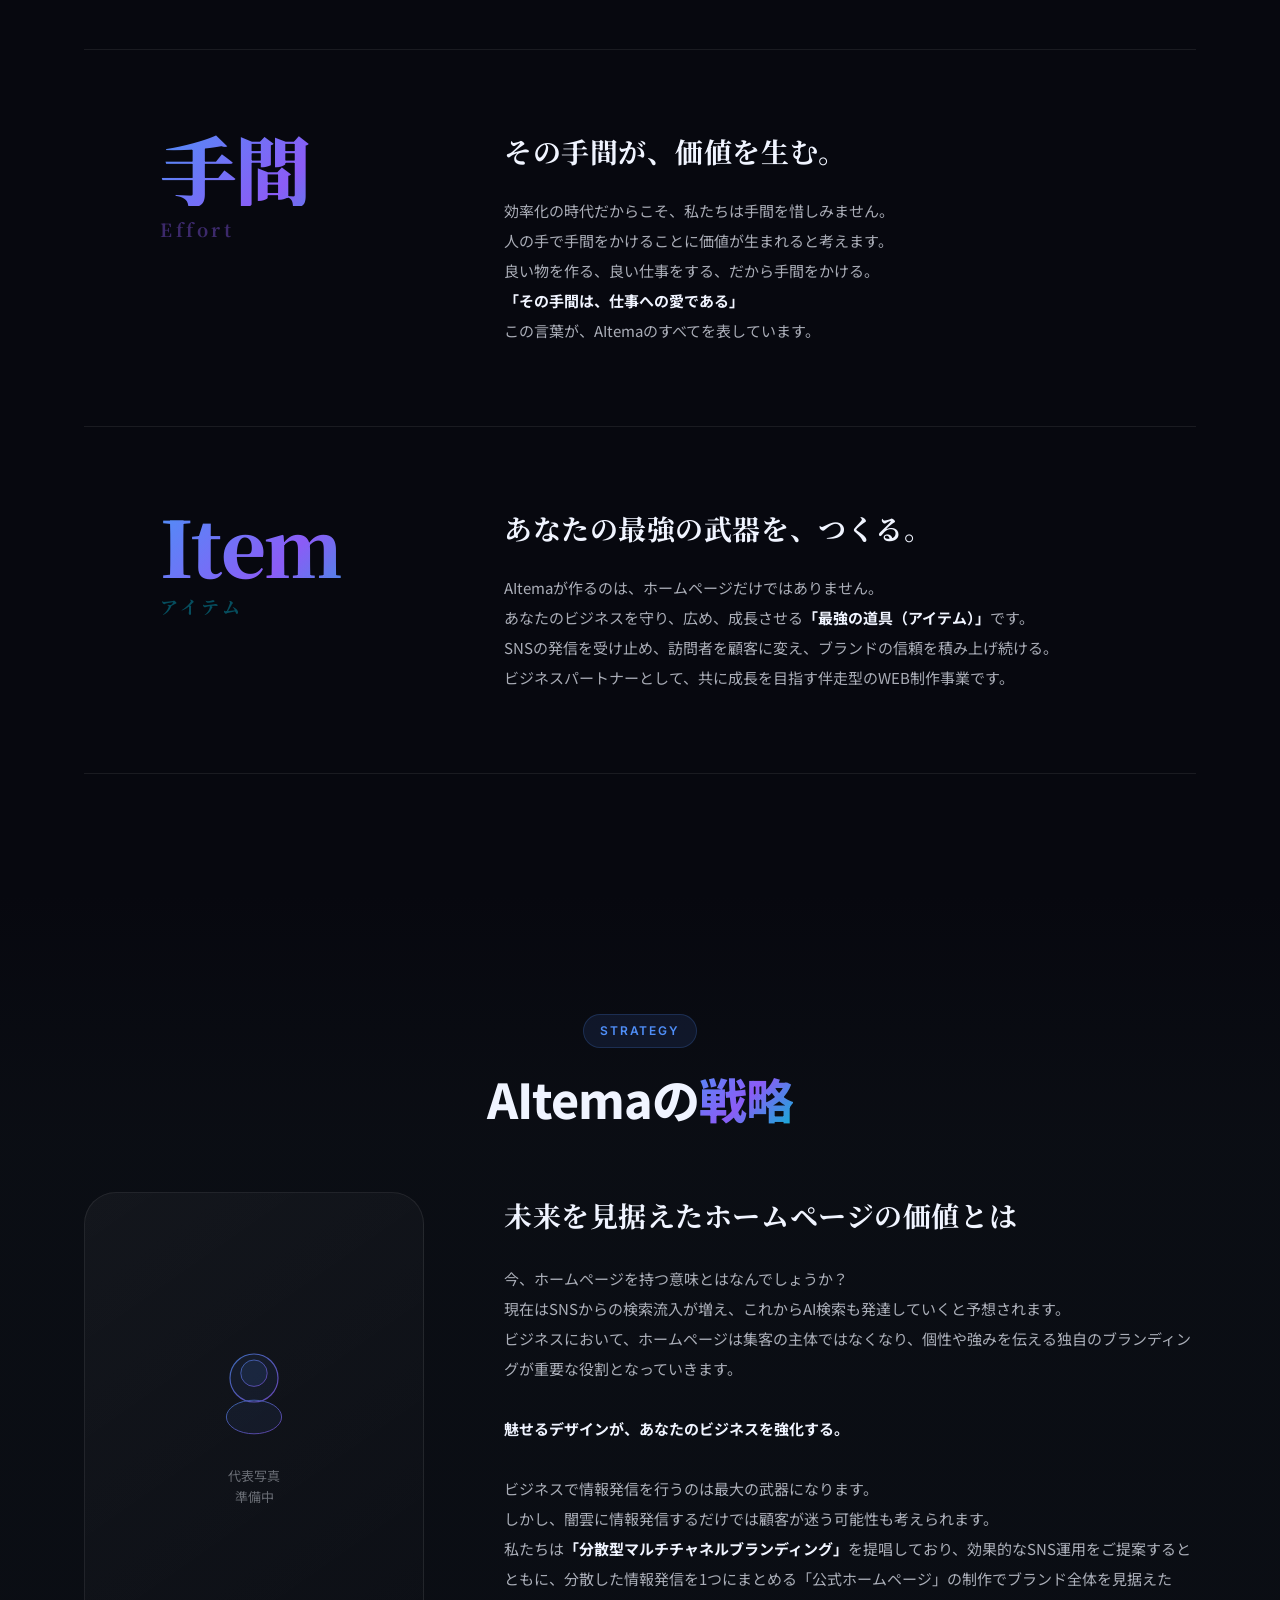
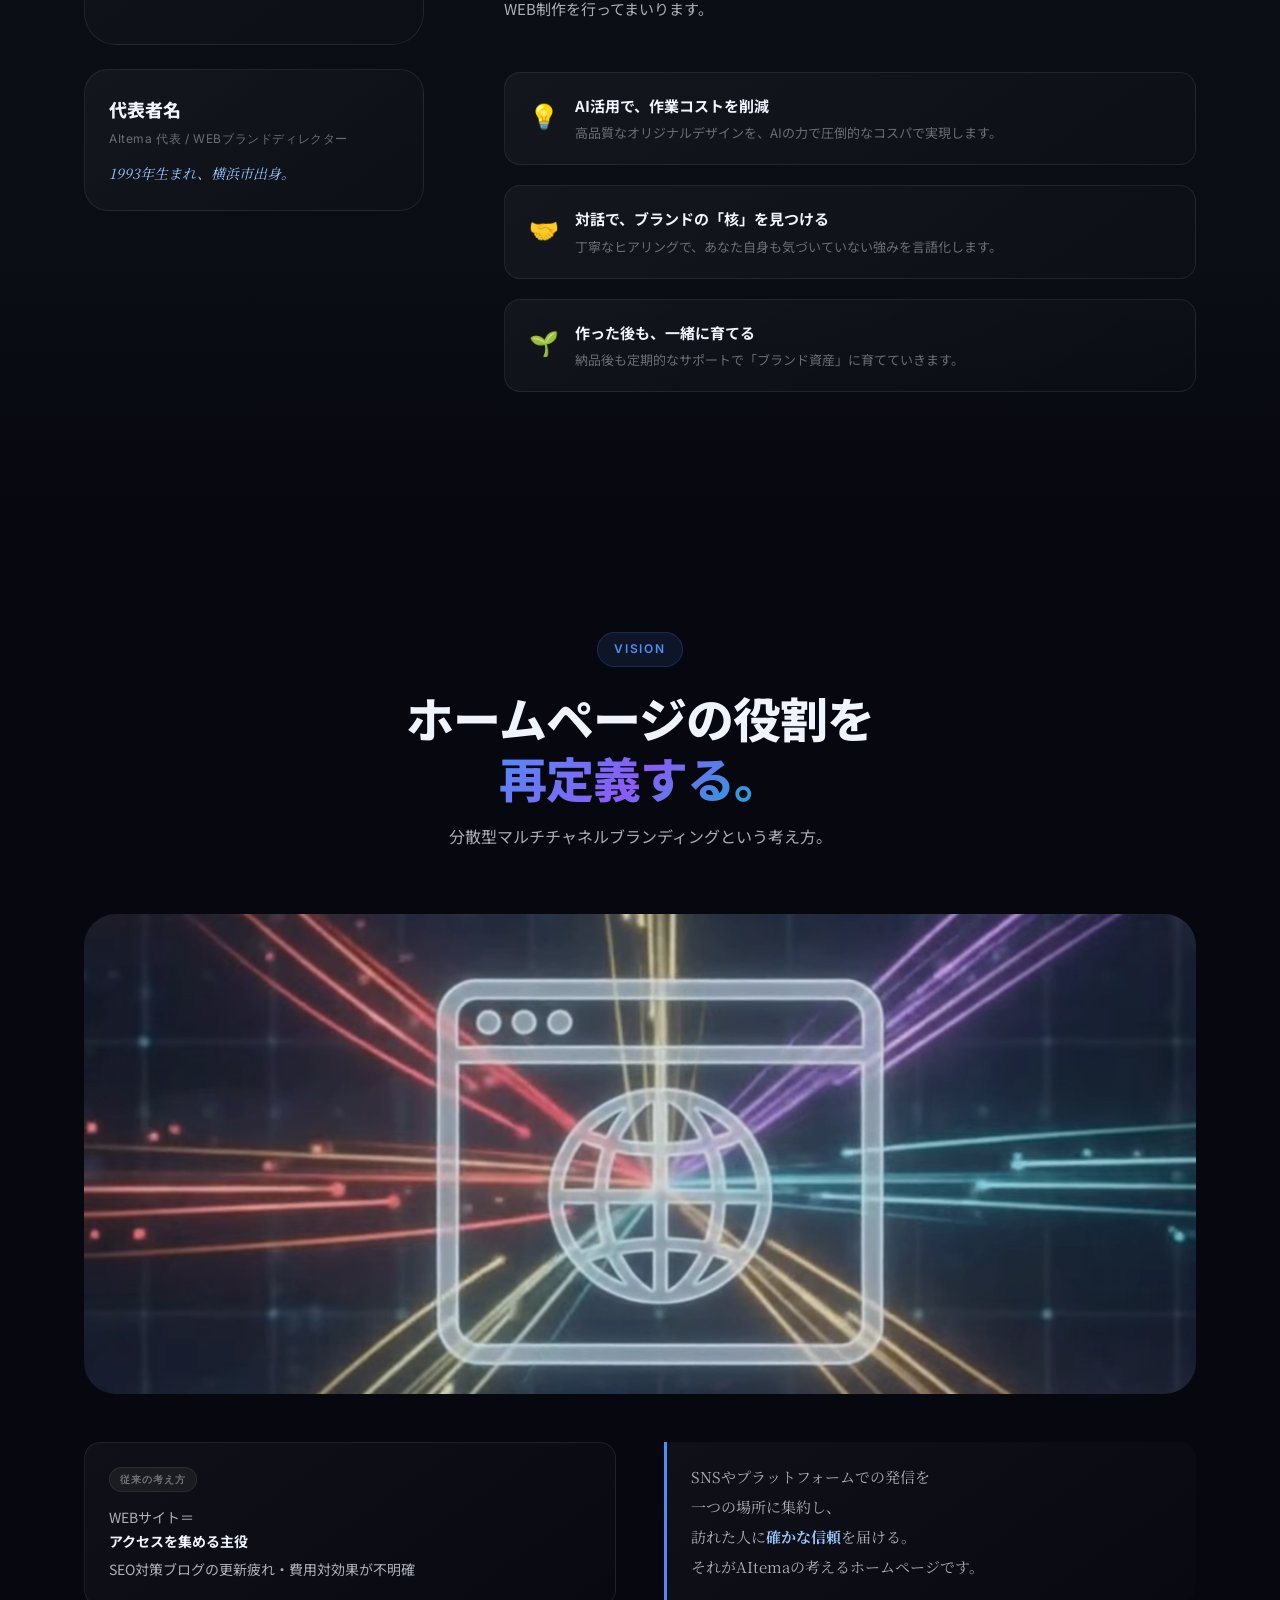
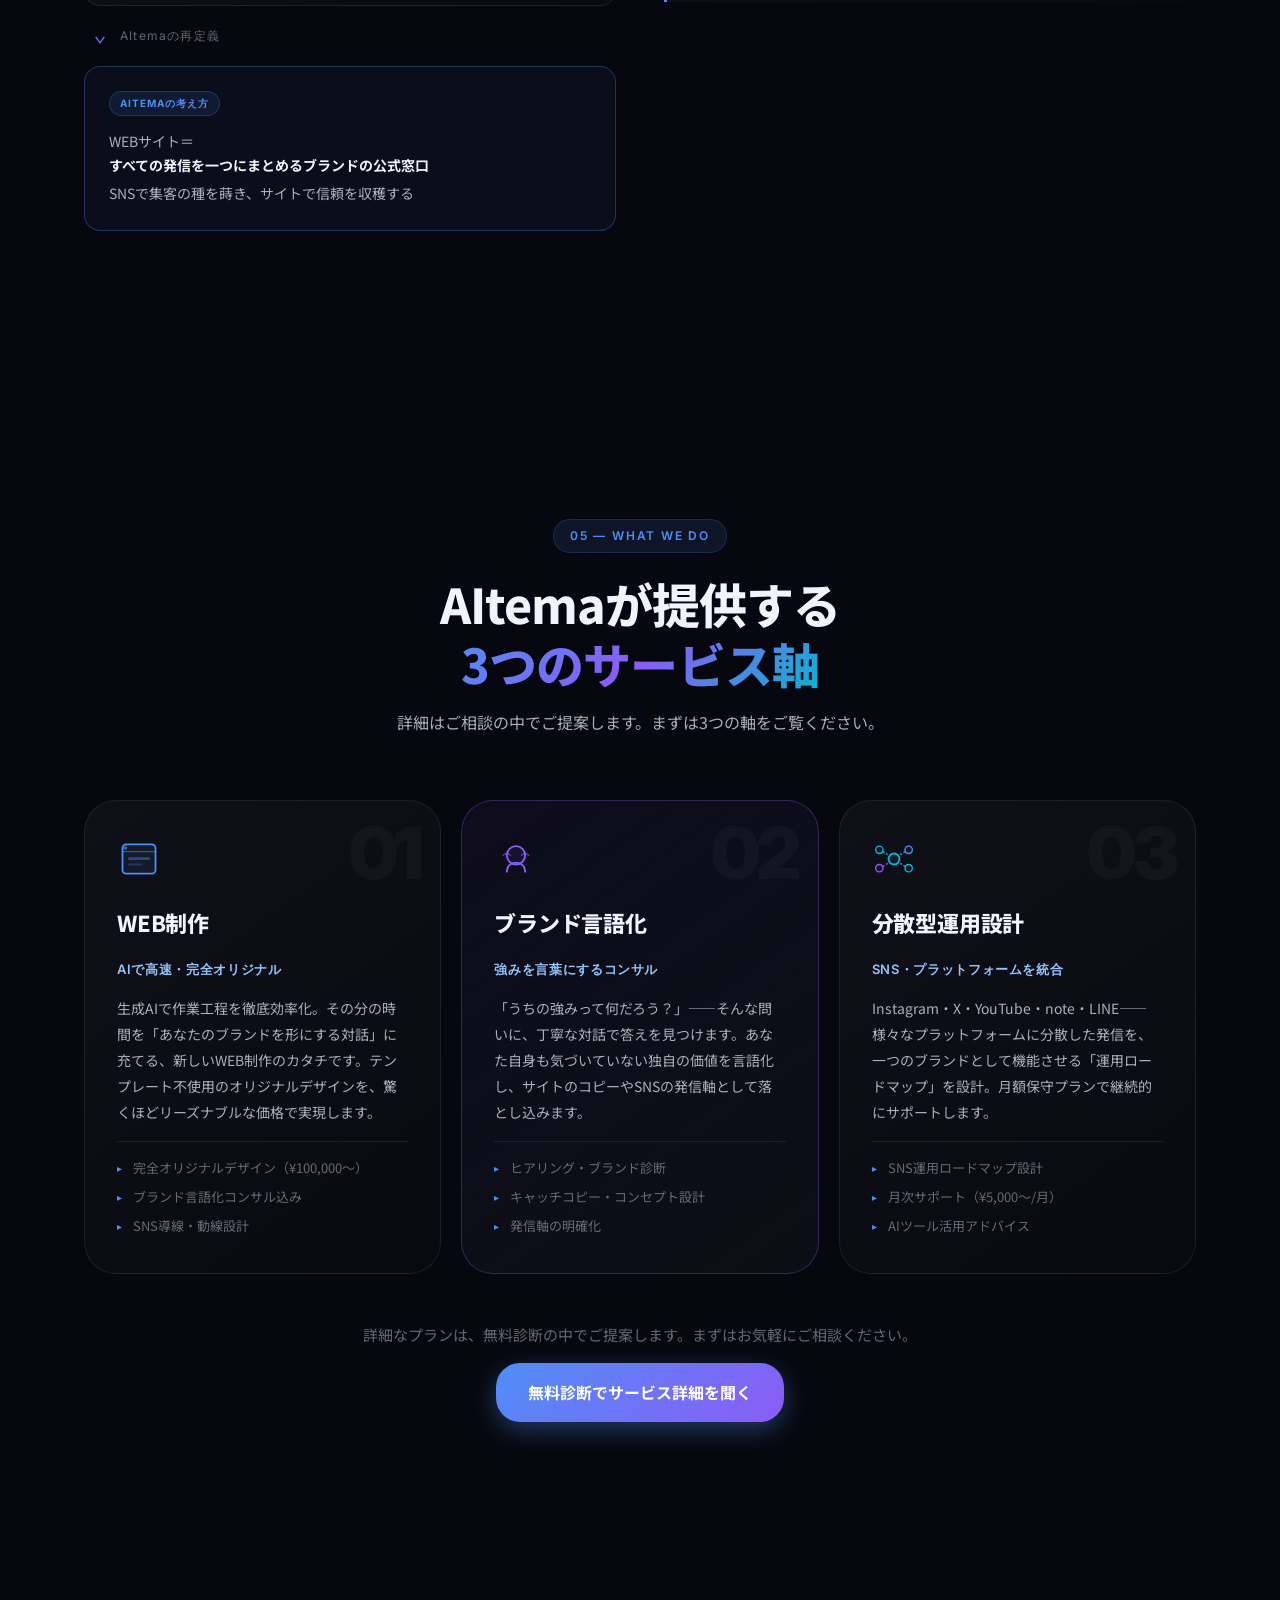
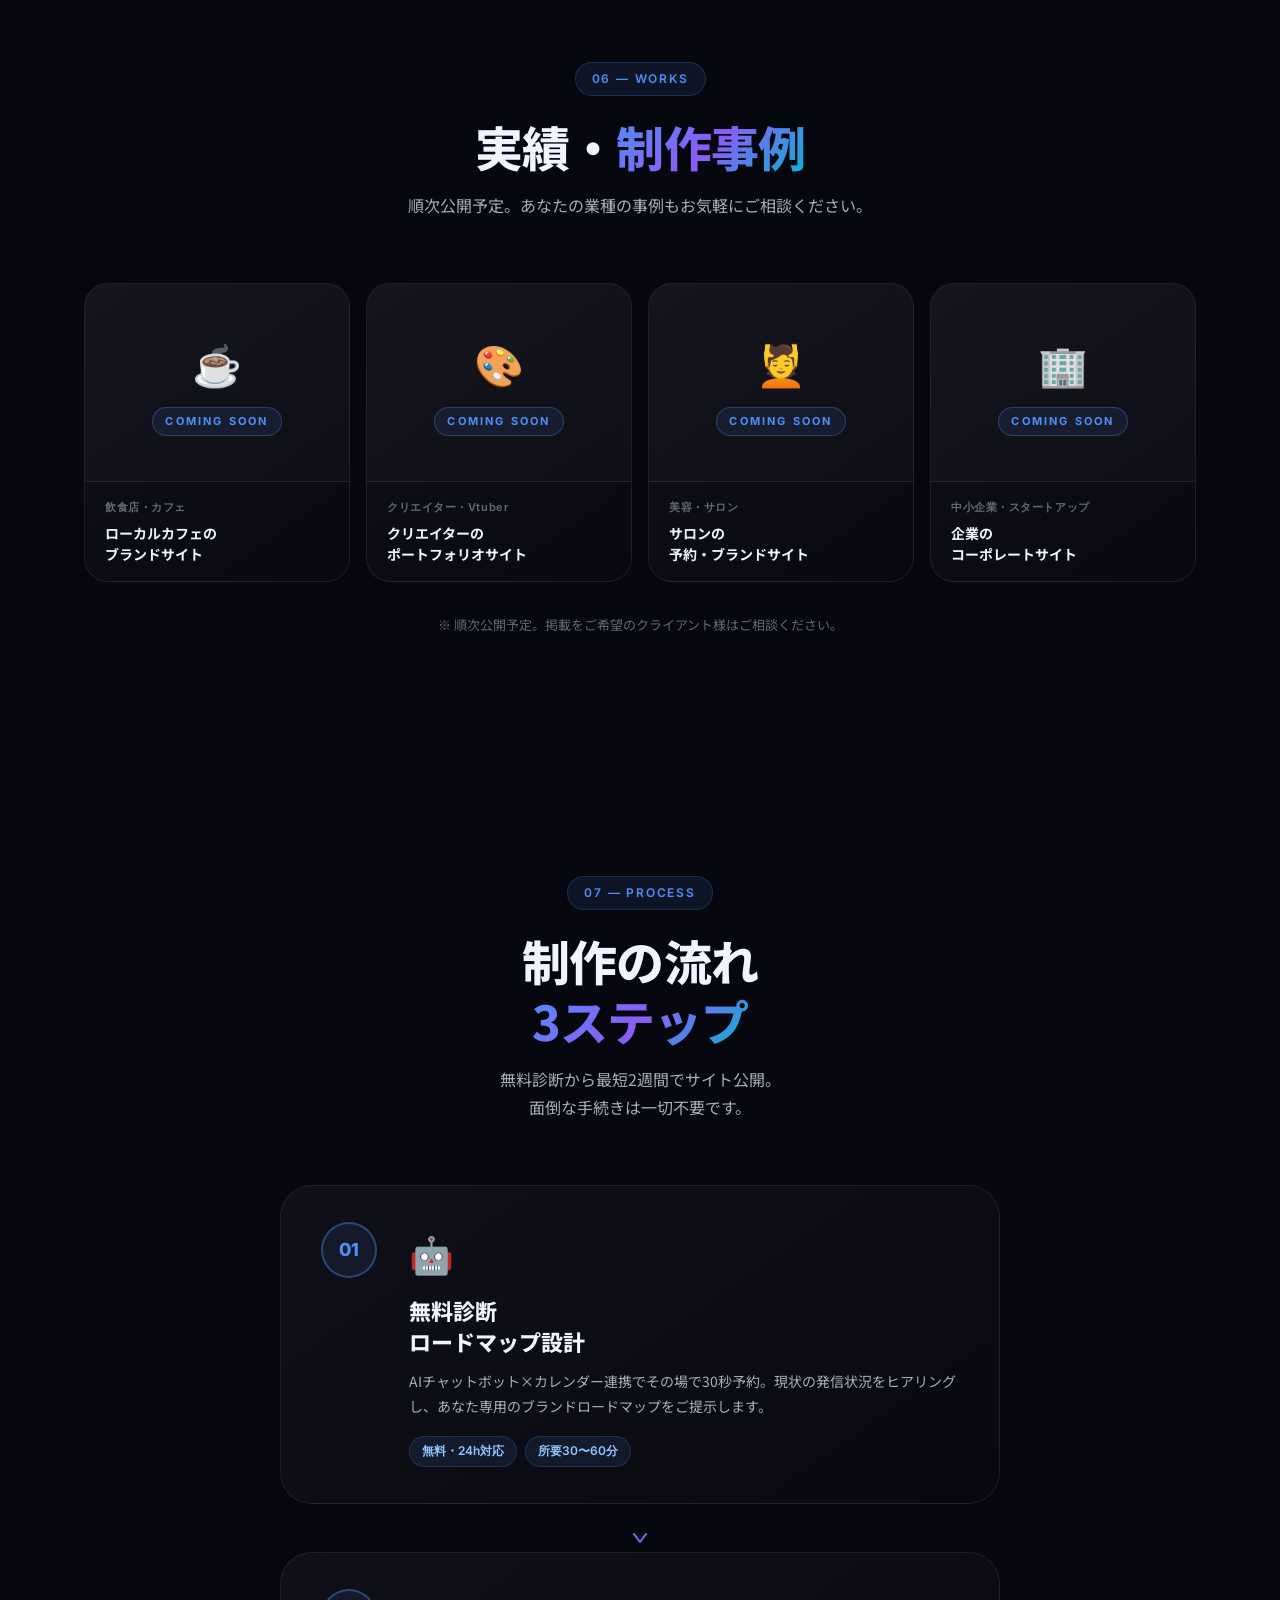
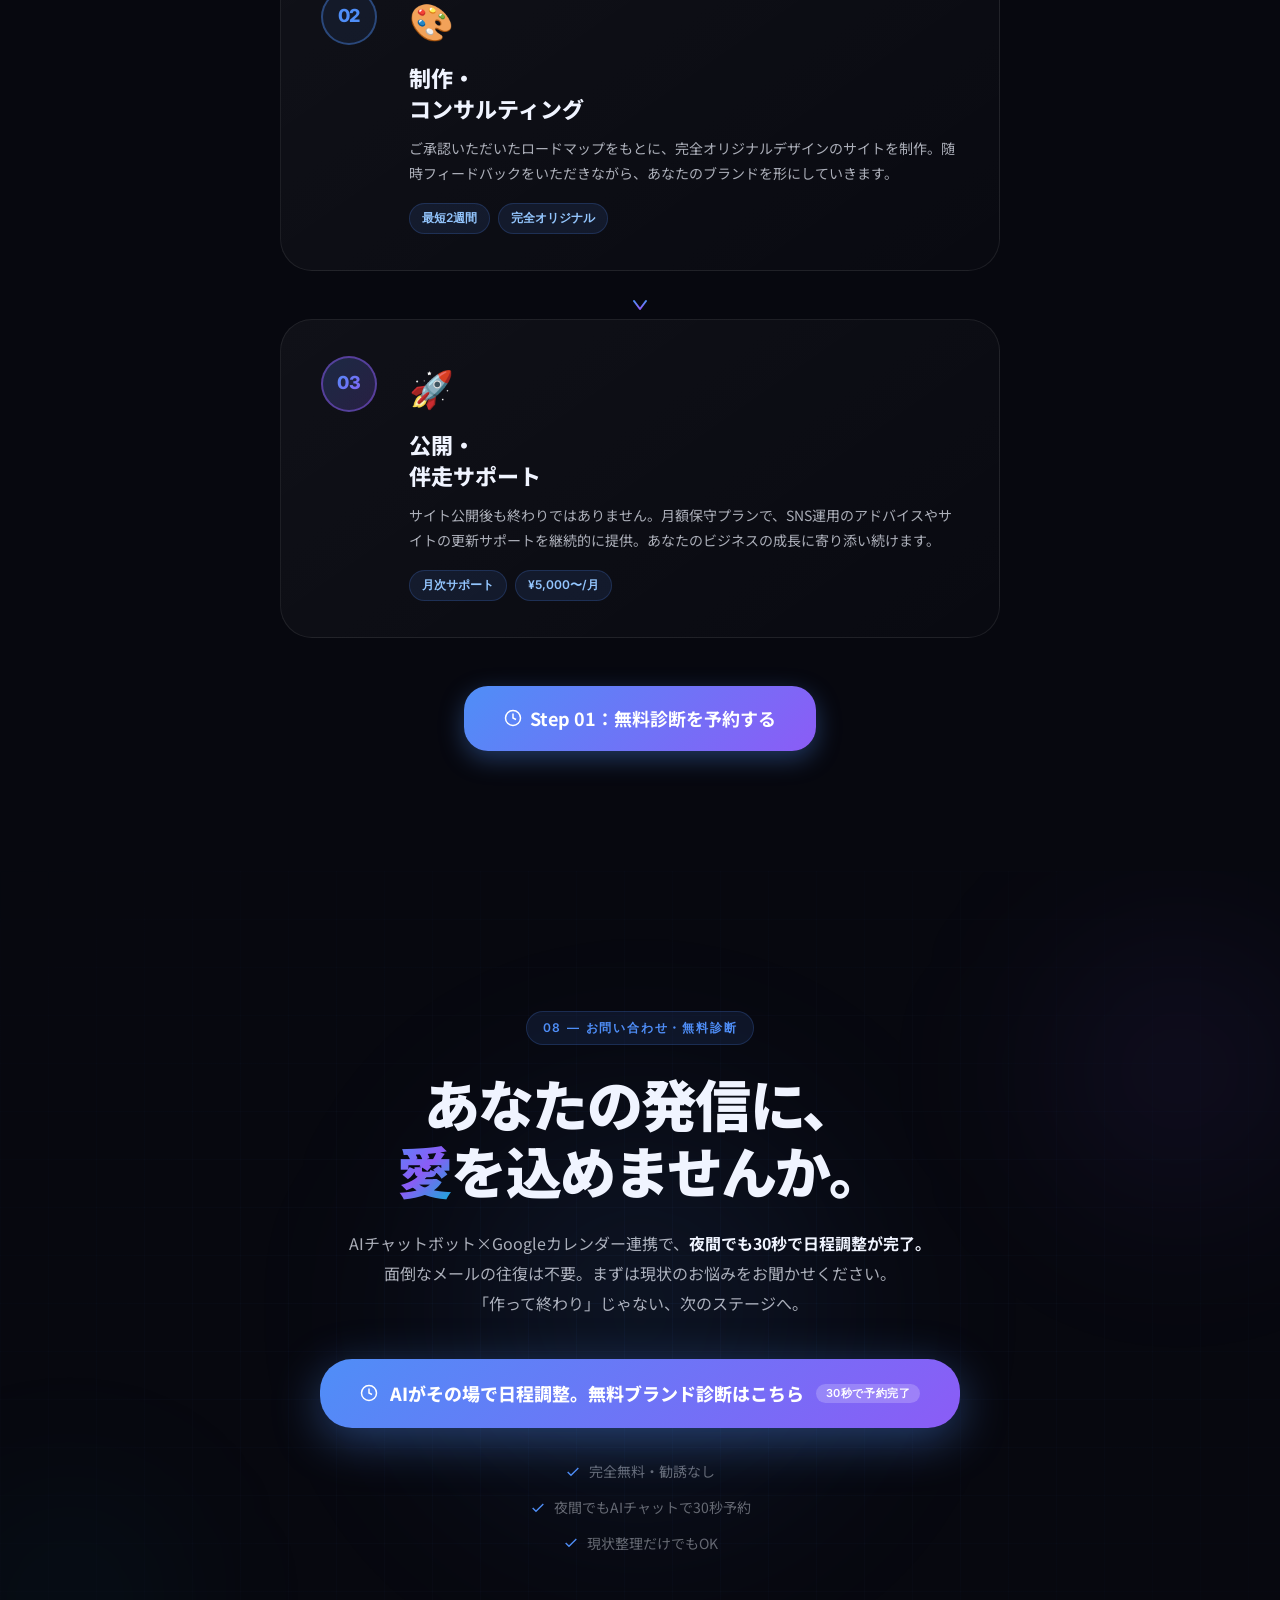
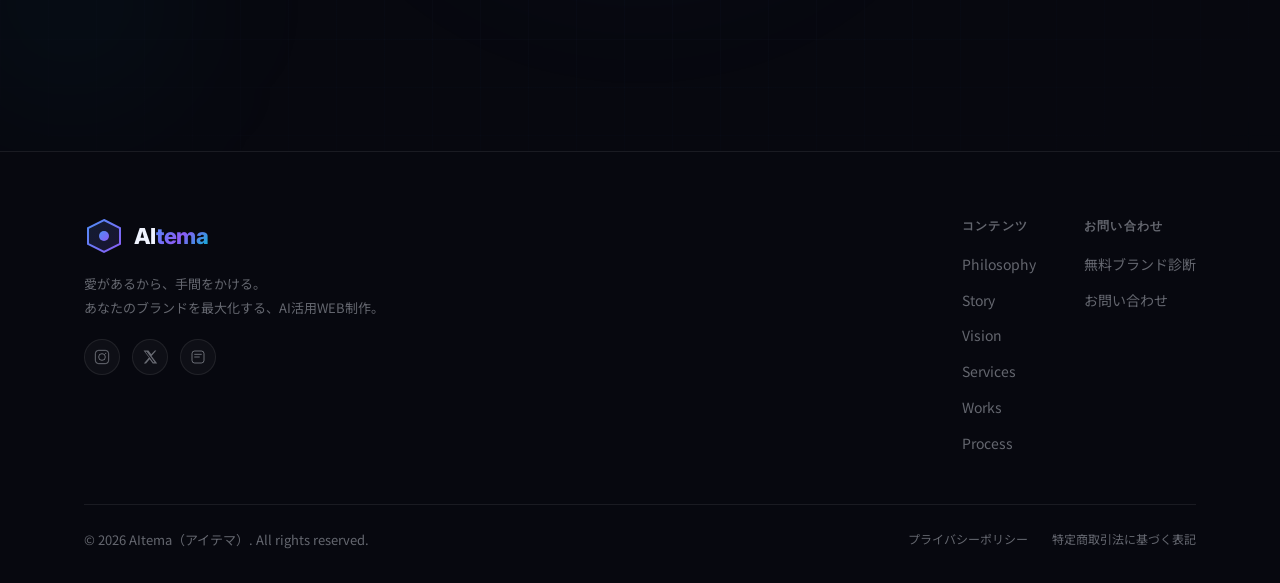
==== commit bc4661c8: "Refactor video autoplay logic and remove typewriter animation; implement staggered fade-in for hero " ====
--- a/index.html
+++ b/index.html
@@ -3,13 +3,13 @@
 <head>
   <meta charset="UTF-8">
   <meta name="viewport" content="width=device-width, initial-scale=1.0">
-  <title>AItema（アイテマ）| SNSの発信を「確かな信頼」に変えるAI活用WEB制作</title>
+  <title>AItema（アイテマ）| AI活用型WEB制作でブランドを育てる</title>
   <meta name="description" content="AIを活用した高コスパWEB制作で、SNSや外部メディアでの発信をブランド価値に変える分散型マルチチャネルブランディング支援。無料ブランド診断24時間受付。">
-  <meta property="og:title" content="AItema（アイテマ）| SNSの発信を「確かな信頼」に変えるAI活用WEB制作">
-  <meta property="og:description" content="作って終わりのホームページは、もういらない。SNSでの発信を確かな信頼に変えるブランド最大化コンサルティング。">
+  <meta property="og:title" content="AItema（アイテマ）| AI活用型WEB制作でブランドを育てる">
+  <meta property="og:description" content="愛があるから手間をかける。SNSでの発信を確かな信頼に変えるブランド最大化コンサルティング。">
   <link rel="preconnect" href="https://fonts.googleapis.com">
   <link rel="preconnect" href="https://fonts.gstatic.com" crossorigin>
-  <link href="https://fonts.googleapis.com/css2?family=Noto+Sans+JP:wght@300;400;500;700;900&family=Inter:wght@300;400;500;600;700;800&family=Space+Grotesk:wght@400;500;600;700&display=swap" rel="stylesheet">
+  <link href="https://fonts.googleapis.com/css2?family=Noto+Sans+JP:wght@300;400;500;700;900&family=Noto+Serif+JP:wght@700;900&family=Inter:wght@300;400;500;600;700;800&family=Space+Grotesk:wght@400;500;600;700&display=swap" rel="stylesheet">
   <link rel="stylesheet" href="css/styles.css">
 </head>
 <body>
@@ -40,11 +40,13 @@
         <span class="logo-text">AI<span class="logo-accent">tema</span></span>
       </div>
       <div class="nav-links">
-        <a href="#about" class="nav-link">サービスとは</a>
-        <a href="#features" class="nav-link">特徴・強み</a>
-        <a href="#pricing" class="nav-link">料金プラン</a>
-        <a href="#faq" class="nav-link">FAQ</a>
-        <a href="#cta-final" class="btn btn-nav" id="nav-cta-btn">無料診断を予約</a>
+        <a href="#philosophy" class="nav-link">Philosophy</a>
+        <a href="#story" class="nav-link">Story</a>
+        <a href="#vision" class="nav-link">Vision</a>
+        <a href="#services" class="nav-link">Services</a>
+        <a href="#works" class="nav-link">Works</a>
+        <a href="#process" class="nav-link">Process</a>
+        <a href="#cta-final" class="btn btn-nav btn-primary" id="nav-cta-btn">無料診断を予約</a>
       </div>
       <button class="hamburger" id="hamburger-btn" aria-label="メニューを開く">
         <span></span><span></span><span></span>
@@ -54,793 +56,459 @@
 
   <!-- ===== MOBILE MENU ===== -->
   <div class="mobile-menu" id="mobile-menu">
-    <div class="mobile-menu-links">
-      <a href="#about" class="mobile-link">サービスとは</a>
-      <a href="#features" class="mobile-link">特徴・強み</a>
-      <a href="#pricing" class="mobile-link">料金プラン</a>
-      <a href="#faq" class="mobile-link">FAQ</a>
-      <a href="#cta-final" class="btn btn-primary mobile-cta">無料ブランド診断を予約する</a>
-    </div>
+    <a href="#philosophy" class="mobile-link">Philosophy</a>
+    <a href="#story" class="mobile-link">Story</a>
+    <a href="#vision" class="mobile-link">Vision</a>
+    <a href="#services" class="mobile-link">Services</a>
+    <a href="#works" class="mobile-link">Works</a>
+    <a href="#process" class="mobile-link">Process</a>
+    <a href="#cta-final" class="btn btn-primary mobile-cta">無料ブランド診断を予約する</a>
   </div>
 
-  <!-- ===== HERO SECTION ===== -->
+  <!-- ===== HERO ===== -->
   <section class="hero" id="hero">
-
-    <!-- Video Background -->
     <div class="hero-video-wrap">
-      <video
-        class="hero-video"
-        id="hero-video"
-        src="webm/typing.webm"
-        autoplay
-        loop
-        muted
-        playsinline
-        preload="auto"
-        aria-hidden="true"
-      ></video>
-      <!-- 暗幕グラデーションオーバーレイ -->
+      <video class="hero-video" id="hero-video" src="webm/typing.webm" autoplay loop muted playsinline preload="auto" aria-hidden="true"></video>
       <div class="hero-video-overlay"></div>
-      <!-- ノイズ質感レイヤー -->
       <div class="hero-video-noise"></div>
     </div>
-
-    <!-- Hero Content: centered, full-screen -->
     <div class="hero-content">
-
-      <!-- Main Catchcopy with Typewriter -->
-      <h1 class="hero-title" id="hero-title" aria-label="作って終わりのホームページは、もういらない。">
-        <span class="typewriter-line" id="typewriter-display"></span><span class="typewriter-cursor" id="typewriter-cursor" aria-hidden="true">|</span>
+      <h1 class="hero-title" id="hero-title" aria-label="愛（AI）があるから手間をかける">
+        <span class="reveal-line reveal-line-1"><ruby class="hero-ruby">愛<rt>AI</rt></ruby>があるから</span><br>
+        <span class="reveal-line reveal-line-2">手間をかける</span>
       </h1>
-
-      <!-- Sub copy (appears after typing completes) -->
-      <p class="hero-subtitle" id="hero-subtitle">
-        あなたの公式ウェブサイトを<br><span class="hero-highlight">「確かな信頼」</span>に変える
+      <p class="hero-subtitle" id="hero-subtitle">AItema（アイテマ）はAIで<br><span class="hero-highlight">未来のホームページ</span>を創る。</p>
+      <p class="hero-desc" id="hero-desc">
+        AIの圧倒的な効率と、人間にしかできない丁寧な対話。<br>
+        その掛け算で、あなたのブランドを最大化する<br>
+        WEB制作・ブランドコンサルティングです。
       </p>
-
-      <p class="hero-desc" id="hero-desc">
-        AI活用による圧倒的なコストパフォーマンスで、<br>
-        あなたの魅力がひと目で伝わるWEBサイトを構築。<br>
-        SNS発信をブランド資産に変え、ファンを増やす<br>
-        ビジネス伴走型WEB制作会社です。
-      </p>
-
-      <!-- CTAs -->
       <div class="hero-ctas" id="hero-ctas">
         <a href="#cta-final" class="btn btn-primary btn-hero" id="hero-cta-btn">
-          <svg class="btn-icon" viewBox="0 0 24 24" fill="none" stroke="currentColor" stroke-width="2">
-            <circle cx="12" cy="12" r="10"/>
-            <polyline points="12 6 12 12 16 14"/>
-          </svg>
-          AIチャットで30秒！無料ブランド診断を予約する
+          <svg class="btn-icon" viewBox="0 0 24 24" fill="none" stroke="currentColor" stroke-width="2"><circle cx="12" cy="12" r="10"/><polyline points="12 6 12 12 16 14"/></svg>
+          無料ブランド診断を予約する
           <span class="btn-badge">24h対応</span>
         </a>
-        <a href="#about" class="btn btn-ghost-hero">
-          サービスの詳細を見る
-          <svg viewBox="0 0 24 24" fill="none" stroke="currentColor" stroke-width="2" class="btn-arrow">
-            <polyline points="9 18 15 12 9 6"/>
-          </svg>
+        <a href="#philosophy" class="btn btn-ghost-hero">
+          AItemaとは？
+          <svg viewBox="0 0 24 24" fill="none" stroke="currentColor" stroke-width="2" class="btn-arrow"><polyline points="9 18 15 12 9 6"/></svg>
         </a>
       </div>
-
-      <!-- Social proof pills -->
       <div class="hero-social-proof" id="hero-proof">
-        <div class="proof-item">
-          <span class="proof-icon">✦</span>
-          <span>AI×コンサルで圧倒的コスパ</span>
-        </div>
+        <div class="proof-item"><span class="proof-icon">✦</span><span>AIで圧倒的コスパを実現</span></div>
         <div class="proof-divider"></div>
-        <div class="proof-item">
-          <span class="proof-icon">✦</span>
-          <span>最短1週間でサイト公開</span>
-        </div>
+        <div class="proof-item"><span class="proof-icon">✦</span><span>最短2週間でサイト公開</span></div>
         <div class="proof-divider"></div>
-        <div class="proof-item">
-          <span class="proof-icon">✦</span>
-          <span>作って終わらない伴走型制作</span>
-        </div>
-      </div>
-    </div>
-
-    <!-- Scroll hint -->
+        <div class="proof-item"><span class="proof-icon">✦</span><span>作って終わりにしない伴走支援</span></div>
+      </div>
+    </div>
     <div class="hero-scroll-hint">
       <div class="scroll-line"></div>
       <span>スクロール</span>
     </div>
   </section>
 
-  <!-- ===== PROBLEM SECTION ===== -->
-  <section class="problem-section" id="about">
+  <!-- ===== 02 PHILOSOPHY ===== -->
+  <section class="philosophy-section" id="philosophy">
     <div class="container">
       <div class="section-header">
-        <div class="section-eyebrow">こんなお悩みありませんか？</div>
-        <h2 class="section-title">多くの事業者が抱える<br><span class="text-gradient">「発信の迷子」</span>問題</h2>
-      </div>
-
-      <div class="problem-grid problem-grid-3">
-
-        <!-- 事例1 -->
-        <div class="problem-card problem-card-rich" data-reveal>
-          <div class="problem-image">
-            <svg viewBox="0 0 320 180" fill="none" xmlns="http://www.w3.org/2000/svg" aria-hidden="true">
-              <defs>
-                <linearGradient id="pg1a" x1="0%" y1="0%" x2="100%" y2="100%">
-                  <stop offset="0%" stop-color="#4F8EF7" stop-opacity="0.9"/>
-                  <stop offset="100%" stop-color="#8B5CF6" stop-opacity="0.9"/>
-                </linearGradient>
-                <linearGradient id="pg1b" x1="0%" y1="0%" x2="100%" y2="100%">
-                  <stop offset="0%" stop-color="#8B5CF6" stop-opacity="0.5"/>
-                  <stop offset="100%" stop-color="#06B6D4" stop-opacity="0.5"/>
-                </linearGradient>
-                <radialGradient id="pg1glow" cx="50%" cy="50%" r="50%">
-                  <stop offset="0%" stop-color="#4F8EF7" stop-opacity="0.18"/>
-                  <stop offset="100%" stop-color="#4F8EF7" stop-opacity="0"/>
-                </radialGradient>
-              </defs>
-              <!-- 背景グロー -->
-              <ellipse cx="160" cy="90" rx="130" ry="80" fill="url(#pg1glow)"/>
-              <!-- スマートフォン本体 -->
-              <rect x="128" y="24" width="64" height="110" rx="10" fill="rgba(15,20,40,0.9)" stroke="url(#pg1a)" stroke-width="2"/>
-              <rect x="136" y="34" width="48" height="72" rx="4" fill="rgba(79,142,247,0.08)"/>
-              <!-- 画面内：SNSアイコン（ハート・いいね・コメント） -->
-              <rect x="140" y="38" width="40" height="6" rx="3" fill="rgba(79,142,247,0.4)"/>
-              <rect x="140" y="48" width="28" height="4" rx="2" fill="rgba(255,255,255,0.15)"/>
-              <rect x="140" y="56" width="40" height="20" rx="3" fill="rgba(79,142,247,0.1)" stroke="rgba(79,142,247,0.25)" stroke-width="1"/>
-              <path d="M150 70 C150 67 154 65 156 68 C158 65 162 67 162 70 C162 73 156 77 156 77 C156 77 150 73 150 70Z" fill="rgba(236,72,153,0.7)"/>
-              <!-- 霧散する矢印（どこにも繋がらない） -->
-              <!-- 右上方向 -->
-              <line x1="196" y1="58" x2="230" y2="34" stroke="url(#pg1a)" stroke-width="1.5" stroke-dasharray="4 3" opacity="0.7"/>
-              <path d="M224 30 L232 34 L226 40" stroke="url(#pg1a)" stroke-width="1.5" stroke-linecap="round" stroke-linejoin="round" opacity="0.7"/>
-              <!-- 右方向 -->
-              <line x1="196" y1="79" x2="240" y2="79" stroke="url(#pg1b)" stroke-width="1.5" stroke-dasharray="4 3" opacity="0.5"/>
-              <path d="M234 73 L242 79 L234 85" stroke="url(#pg1b)" stroke-width="1.5" stroke-linecap="round" stroke-linejoin="round" opacity="0.5"/>
-              <!-- 右下方向 -->
-              <line x1="196" y1="98" x2="228" y2="122" stroke="url(#pg1a)" stroke-width="1.5" stroke-dasharray="4 3" opacity="0.4"/>
-              <path d="M222 118 L230 124 L224 130" stroke="url(#pg1a)" stroke-width="1.5" stroke-linecap="round" stroke-linejoin="round" opacity="0.4"/>
-              <!-- 左上方向 -->
-              <line x1="128" y1="58" x2="88" y2="38" stroke="url(#pg1b)" stroke-width="1.5" stroke-dasharray="4 3" opacity="0.35"/>
-              <path d="M96 34 L86 38 L90 46" stroke="url(#pg1b)" stroke-width="1.5" stroke-linecap="round" stroke-linejoin="round" opacity="0.35"/>
-              <!-- 消えるクエスチョンマーク -->
-              <text x="245" y="42" font-family="sans-serif" font-size="18" fill="rgba(79,142,247,0.4)" font-weight="bold">?</text>
-              <text x="248" y="83" font-family="sans-serif" font-size="14" fill="rgba(139,92,246,0.35)" font-weight="bold">?</text>
-              <text x="236" y="136" font-family="sans-serif" font-size="12" fill="rgba(79,142,247,0.25)" font-weight="bold">?</text>
-              <!-- ホームボタン -->
-              <circle cx="160" cy="120" r="5" fill="rgba(255,255,255,0.1)" stroke="rgba(255,255,255,0.2)" stroke-width="1"/>
-            </svg>
-          </div>
-          <div class="problem-card-body">
-            <div class="problem-case-tag">事例 01</div>
-            <h3 class="problem-card-title">SNSは更新しているが、<br>効果があるのか分からない。</h3>
-            <p class="problem-card-desc">毎日時間をかけて投稿しているのに、売上・来店・問い合わせといった<strong>「具体的な成果」に繋がっている実感がない</strong>。発信が点在し、最終的な信頼を裏付ける「公式サイト」への導線が欠けているため、SNSの努力が空回りしてしまっている状態です。</p>
-          </div>
-        </div>
-
-        <!-- 事例2 -->
-        <div class="problem-card problem-card-rich" data-reveal>
-          <div class="problem-image">
-            <svg viewBox="0 0 320 180" fill="none" xmlns="http://www.w3.org/2000/svg" aria-hidden="true">
-              <defs>
-                <linearGradient id="pg2a" x1="0%" y1="0%" x2="100%" y2="100%">
-                  <stop offset="0%" stop-color="#8B5CF6" stop-opacity="0.9"/>
-                  <stop offset="100%" stop-color="#4F8EF7" stop-opacity="0.9"/>
-                </linearGradient>
-                <radialGradient id="pg2glow" cx="50%" cy="50%" r="50%">
-                  <stop offset="0%" stop-color="#8B5CF6" stop-opacity="0.18"/>
-                  <stop offset="100%" stop-color="#8B5CF6" stop-opacity="0"/>
-                </radialGradient>
-              </defs>
-              <ellipse cx="160" cy="90" rx="130" ry="80" fill="url(#pg2glow)"/>
-              <!-- 左側：高額請求書カード -->
-              <rect x="28" y="44" width="100" height="80" rx="8" fill="rgba(15,20,40,0.9)" stroke="rgba(236,72,153,0.5)" stroke-width="1.5"/>
-              <rect x="36" y="52" width="84" height="8" rx="4" fill="rgba(236,72,153,0.3)"/>
-              <rect x="36" y="64" width="64" height="4" rx="2" fill="rgba(255,255,255,0.12)"/>
-              <rect x="36" y="72" width="52" height="4" rx="2" fill="rgba(255,255,255,0.08)"/>
-              <rect x="36" y="84" width="72" height="2" rx="1" fill="rgba(255,255,255,0.06)"/>
-              <!-- 価格テキスト -->
-              <text x="36" y="106" font-family="sans-serif" font-size="13" fill="rgba(236,72,153,0.9)" font-weight="bold">¥ 800,000〜</text>
-              <!-- ✕マーク -->
-              <circle cx="78" cy="136" r="10" fill="rgba(236,72,153,0.15)" stroke="rgba(236,72,153,0.4)" stroke-width="1.5"/>
-              <line x1="72" y1="130" x2="84" y2="142" stroke="rgba(236,72,153,0.7)" stroke-width="2" stroke-linecap="round"/>
-              <line x1="84" y1="130" x2="72" y2="142" stroke="rgba(236,72,153,0.7)" stroke-width="2" stroke-linecap="round"/>
-              <!-- 中央：VS -->
-              <text x="151" y="96" font-family="sans-serif" font-size="14" fill="rgba(255,255,255,0.25)" font-weight="bold">vs</text>
-              <!-- 右側：テンプレートカード（同じ形のサイト2枚） -->
-              <rect x="192" y="38" width="52" height="44" rx="6" fill="rgba(15,20,40,0.9)" stroke="rgba(79,142,247,0.25)" stroke-width="1"/>
-              <rect x="198" y="44" width="40" height="6" rx="3" fill="rgba(79,142,247,0.2)"/>
-              <rect x="198" y="54" width="28" height="3" rx="1.5" fill="rgba(255,255,255,0.1)"/>
-              <rect x="198" y="60" width="36" height="3" rx="1.5" fill="rgba(255,255,255,0.07)"/>
-              <rect x="198" y="66" width="32" height="6" rx="3" fill="rgba(79,142,247,0.15)"/>
-              <rect x="200" y="96" width="52" height="44" rx="6" fill="rgba(15,20,40,0.9)" stroke="rgba(79,142,247,0.2)" stroke-width="1"/>
-              <rect x="206" y="102" width="40" height="6" rx="3" fill="rgba(79,142,247,0.2)"/>
-              <rect x="206" y="112" width="28" height="3" rx="1.5" fill="rgba(255,255,255,0.1)"/>
-              <rect x="206" y="118" width="36" height="3" rx="1.5" fill="rgba(255,255,255,0.07)"/>
-              <rect x="206" y="124" width="32" height="6" rx="3" fill="rgba(79,142,247,0.15)"/>
-              <!-- "COPY"ラベル -->
-              <text x="250" y="62" font-family="sans-serif" font-size="9" fill="rgba(255,255,255,0.3)">COPY</text>
-              <text x="252" y="122" font-family="sans-serif" font-size="9" fill="rgba(255,255,255,0.2)">COPY</text>
-            </svg>
-          </div>
-          <div class="problem-card-body">
-            <div class="problem-case-tag problem-case-tag-purple">事例 02</div>
-            <h3 class="problem-card-title">オシャレなWebサイトが欲しいが、<br>制作費が高くテンプレートっぽい。</h3>
-            <p class="problem-card-desc">自社の魅力を100%伝えるオリジナルデザインを求めると100万円近い見積もりになり、格安サービスでは<strong>他社と酷似した安っぽいテンプレート感</strong>が出てしまう。どちらも選べないジレンマで、ホームページ制作を諦めてしまうケース。</p>
-          </div>
-        </div>
-
-        <!-- 事例3 -->
-        <div class="problem-card problem-card-rich" data-reveal>
-          <div class="problem-image">
-            <svg viewBox="0 0 320 180" fill="none" xmlns="http://www.w3.org/2000/svg" aria-hidden="true">
-              <defs>
-                <linearGradient id="pg3a" x1="0%" y1="0%" x2="100%" y2="100%">
-                  <stop offset="0%" stop-color="#06B6D4" stop-opacity="0.9"/>
-                  <stop offset="100%" stop-color="#8B5CF6" stop-opacity="0.9"/>
-                </linearGradient>
-                <linearGradient id="pg3bar" x1="0%" y1="0%" x2="0%" y2="100%">
-                  <stop offset="0%" stop-color="#06B6D4" stop-opacity="0.8"/>
-                  <stop offset="100%" stop-color="#8B5CF6" stop-opacity="0.4"/>
-                </linearGradient>
-                <radialGradient id="pg3glow" cx="50%" cy="50%" r="50%">
-                  <stop offset="0%" stop-color="#06B6D4" stop-opacity="0.16"/>
-                  <stop offset="100%" stop-color="#06B6D4" stop-opacity="0"/>
-                </radialGradient>
-              </defs>
-              <ellipse cx="160" cy="90" rx="130" ry="80" fill="url(#pg3glow)"/>
-              <!-- カレンダー -->
-              <rect x="44" y="30" width="100" height="90" rx="8" fill="rgba(15,20,40,0.9)" stroke="rgba(6,182,212,0.4)" stroke-width="1.5"/>
-              <rect x="44" y="30" width="100" height="24" rx="8" fill="rgba(6,182,212,0.15)"/>
-              <rect x="44" y="42" width="100" height="12" rx="0" fill="rgba(6,182,212,0.1)"/>
-              <text x="73" y="43" font-family="sans-serif" font-size="9" fill="rgba(6,182,212,0.9)">毎月の維持費</text>
-              <!-- カレンダー格子 -->
-              <line x1="68" y1="54" x2="68" y2="120" stroke="rgba(255,255,255,0.05)" stroke-width="1"/>
-              <line x1="92" y1="54" x2="92" y2="120" stroke="rgba(255,255,255,0.05)" stroke-width="1"/>
-              <line x1="116" y1="54" x2="116" y2="120" stroke="rgba(255,255,255,0.05)" stroke-width="1"/>
-              <line x1="44" y1="70" x2="144" y2="70" stroke="rgba(255,255,255,0.05)" stroke-width="1"/>
-              <line x1="44" y1="86" x2="144" y2="86" stroke="rgba(255,255,255,0.05)" stroke-width="1"/>
-              <line x1="44" y1="102" x2="144" y2="102" stroke="rgba(255,255,255,0.05)" stroke-width="1"/>
-              <!-- コイン流出の矢印 -->
-              <path d="M144 60 Q180 50 210 40" stroke="url(#pg3a)" stroke-width="2" stroke-dasharray="5 3" fill="none" opacity="0.7"/>
-              <path d="M144 80 Q180 78 218 72" stroke="url(#pg3a)" stroke-width="1.5" stroke-dasharray="4 3" fill="none" opacity="0.5"/>
-              <path d="M144 100 Q175 105 212 108" stroke="url(#pg3a)" stroke-width="1.5" stroke-dasharray="4 3" fill="none" opacity="0.35"/>
-              <!-- コイン群 -->
-              <circle cx="216" cy="38" r="10" fill="rgba(6,182,212,0.2)" stroke="rgba(6,182,212,0.6)" stroke-width="1.5"/>
-              <text x="210" y="43" font-family="sans-serif" font-size="10" fill="rgba(6,182,212,0.9)" font-weight="bold">¥</text>
-              <circle cx="222" cy="70" r="8" fill="rgba(139,92,246,0.2)" stroke="rgba(139,92,246,0.5)" stroke-width="1.5"/>
-              <text x="217" y="74" font-family="sans-serif" font-size="9" fill="rgba(139,92,246,0.9)" font-weight="bold">¥</text>
-              <circle cx="216" cy="106" r="7" fill="rgba(6,182,212,0.15)" stroke="rgba(6,182,212,0.35)" stroke-width="1.5"/>
-              <text x="211" y="110" font-family="sans-serif" font-size="8" fill="rgba(6,182,212,0.7)" font-weight="bold">¥</text>
-              <!-- 下降グラフ（価値が下がり続ける） -->
-              <polyline points="48,148 74,148 100,156 126,160 152,164" stroke="rgba(236,72,153,0.6)" stroke-width="1.5" stroke-linejoin="round" fill="none"/>
-              <text x="46" y="174" font-family="sans-serif" font-size="9" fill="rgba(255,255,255,0.25)">サイトの価値</text>
-              <path d="M148 160 L155 164 L148 168" stroke="rgba(236,72,153,0.6)" stroke-width="1.5" stroke-linecap="round" stroke-linejoin="round" fill="none"/>
-            </svg>
-          </div>
-          <div class="problem-card-body">
-            <div class="problem-case-tag problem-case-tag-teal">事例 03</div>
-            <h3 class="problem-card-title">Webサイトはあるけれど<br>毎月の維持費が割に合わない。</h3>
-            <p class="problem-card-desc">月数万円の管理費を払い続けているのに、中身は数年間更新されておらず実質「ドメインとサーバー代」に費用が流出。<strong>自分でテキストも直せず</strong>、小さな修正のたびに追加費用を請求される理不尽なコスト体質から抜け出せずにいる状態です。</p>
-          </div>
-        </div>
-
-      </div>
-
-      <!-- Paradigm Shift -->
-      <div class="paradigm-shift" data-reveal>
-
-        <!-- 背景ビデオ -->
-        <div class="paradigm-video-wrap">
-          <video
-            class="paradigm-video"
-            src="webm/mulch-channel.webm"
-            autoplay
-            loop
-            muted
-            playsinline
-            preload="auto"
-            aria-hidden="true"
-          ></video>
-          <div class="paradigm-video-overlay"></div>
-        </div>
-
-        <!-- コンテンツ（ビデオの上に浮かぶ） -->
-        <div class="paradigm-inner-content">
-          <div class="paradigm-header">
-            <div class="paradigm-label">AItemaのご提案</div>
-            <h3 class="paradigm-title">ホームページの役割を<br>再定義します。</h3>
-          </div>
-          <div class="paradigm-content">
-            <div class="paradigm-before">
-              <div class="paradigm-tag tag-before">従来の考え方</div>
-              <p class="paradigm-text">ホームページ = アクセスを自分で集める場所<br><span class="text-muted">SEOブログ地獄・更新疲れ・費用対効果が不透明</span></p>
-            </div>
-            <div class="paradigm-arrow">
-              <svg viewBox="0 0 60 60" fill="none">
+        <div class="section-eyebrow">Philosophy</div>
+        <h2 class="section-title">AItema（アイテマ）の<br><span class="text-gradient">名前の意味</span></h2>
+        <p class="section-desc">3つの言葉に込めた、私たちの想い</p>
+      </div>
+
+      <div class="philosophy-blocks">
+
+        <div class="philosophy-block" data-reveal>
+          <div class="philosophy-block-inner">
+            <div class="philosophy-word">
+              <span class="philosophy-word-en">AI</span>
+              <span class="philosophy-word-ja">Artificial Intelligence</span>
+            </div>
+            <div class="philosophy-body">
+              <h3 class="philosophy-title">技術がもたらす圧倒的なスピード</h3>
+              <p class="philosophy-text">
+                AIは進化を続けており、その技術は生産性を向上します。<br>
+                技術の進歩により作業工程を大幅に効率化させたため、<br>
+                ハイクオリティなWEBサイトを<strong>安く、早く</strong>ご提供します。<br>
+                まずは技術の進化を、ご体験ください。
+              </p>
+            </div>
+          </div>
+        </div>
+
+        <div class="philosophy-block" data-reveal>
+          <div class="philosophy-block-inner">
+            <div class="philosophy-word">
+              <span class="philosophy-word-en" style="color: var(--col-purple);">手間</span>
+              <span class="philosophy-word-ja" style="color: rgba(139,92,246,0.4);">Effort</span>
+            </div>
+            <div class="philosophy-body">
+              <h3 class="philosophy-title">その手間が、価値を生む。</h3>
+              <p class="philosophy-text">
+                効率化の時代だからこそ、私たちは手間を惜しみません。<br>
+                人の手で手間をかけることに価値が生まれると考えます。<br>
+                良い物を作る、良い仕事をする、だから手間をかける。<br>
+                <strong>「その手間は、仕事への愛である」</strong><br>
+                この言葉が、AItemaのすべてを表しています。
+              </p>
+            </div>
+          </div>
+        </div>
+
+        <div class="philosophy-block" data-reveal>
+          <div class="philosophy-block-inner">
+            <div class="philosophy-word">
+              <span class="philosophy-word-en" style="color: var(--col-teal);">Item</span>
+              <span class="philosophy-word-ja" style="color: rgba(6,182,212,0.4);">アイテム</span>
+            </div>
+            <div class="philosophy-body">
+              <h3 class="philosophy-title">あなたの最強の武器を、つくる。</h3>
+              <p class="philosophy-text">
+                AItemaが作るのは、ホームページだけではありません。<br>
+                あなたのビジネスを守り、広め、成長させる<strong>「最強の道具（アイテム）」</strong>です。<br>
+                SNSの発信を受け止め、訪問者を顧客に変え、ブランドの信頼を積み上げ続ける。<br>
+                ビジネスパートナーとして、共に成長を目指す伴走型のWEB制作事業です。
+              </p>
+            </div>
+          </div>
+        </div>
+
+      </div>
+    </div>
+  </section>
+
+  <!-- ===== 03 STORY ===== -->
+  <section class="story-section" id="story">
+    <div class="container">
+      <div class="section-header">
+        <div class="section-eyebrow">Strategy</div>
+        <h2 class="section-title">AItemaの<span class="text-gradient">戦略</span></h2>
+      </div>
+      <div class="story-grid">
+        <div class="story-image-wrap" data-reveal>
+          <div class="story-image-placeholder">
+            <div class="story-image-inner">
+              <svg viewBox="0 0 200 200" fill="none" xmlns="http://www.w3.org/2000/svg">
                 <defs>
-                  <linearGradient id="arrowGrad" x1="0%" y1="0%" x2="100%" y2="0%">
+                  <linearGradient id="storyGrad" x1="0%" y1="0%" x2="100%" y2="100%">
                     <stop offset="0%" style="stop-color:#4F8EF7"/>
                     <stop offset="100%" style="stop-color:#8B5CF6"/>
                   </linearGradient>
                 </defs>
-                <path d="M10 30 H45 M35 20 L45 30 L35 40" stroke="url(#arrowGrad)" stroke-width="3" stroke-linecap="round" stroke-linejoin="round"/>
+                <circle cx="100" cy="80" r="40" fill="rgba(79,142,247,0.1)" stroke="url(#storyGrad)" stroke-width="2"/>
+                <circle cx="100" cy="72" r="22" fill="rgba(79,142,247,0.15)" stroke="url(#storyGrad)" stroke-width="1.5"/>
+                <ellipse cx="100" cy="145" rx="46" ry="28" fill="rgba(79,142,247,0.1)" stroke="url(#storyGrad)" stroke-width="1.5"/>
               </svg>
-            </div>
-            <div class="paradigm-after">
-              <div class="paradigm-tag tag-after">AItemaの考え方</div>
-              <p class="paradigm-text">ホームページ = すべての活動を1つにまとめる<br><strong>「ブランドの公式窓口」</strong><br><span class="text-accent">SNSで集客の種を蒔き、サイトで信頼を収穫する</span></p>
-            </div>
-          </div>
-
-          <div class="paradigm-quote">
-            <div class="quote-line"></div>
-            <p>今の時代、ホームページはアクセスを集める主役ではなく、<br>
-            あなたの<strong>「すべての活動」を1つにまとめ、お客様に信頼と安心感を与える</strong><br>
-            <em>「ブランドの入り口」</em>であるべきです。</p>
-            <div class="quote-line"></div>
-          </div>
-        </div>
-
-      </div>
-    </div>
-  </section>
-
-  <!-- ===== FEATURES SECTION ===== -->
-  <section class="features-section" id="features">
-    <div class="features-bg">
-      <div class="features-orb features-orb-1"></div>
-      <div class="features-orb features-orb-2"></div>
-    </div>
+              <p class="story-placeholder-text">代表写真<br>準備中</p>
+            </div>
+          </div>
+          <div class="story-profile">
+            <p class="story-profile-name">代表者名</p>
+            <p class="story-profile-title">AItema 代表 / WEBブランドディレクター</p>
+            <p class="story-profile-message">1993年生まれ、横浜市出身。</p>
+          </div>
+        </div>
+        <div class="story-text" data-reveal>
+          <div class="story-origin">
+            <h3 class="story-heading">未来を見据えたホームページの価値とは</h3>
+            <p>今、ホームページを持つ意味とはなんでしょうか？<br>
+            現在はSNSからの検索流入が増え、これからAI検索も発達していくと予想されます。<br>
+            ビジネスにおいて、ホームページは集客の主体ではなくなり、個性や強みを伝える独自のブランディングが重要な役割となっていきます。<br><br>
+            
+            <strong>魅せるデザインが、あなたのビジネスを強化する。</strong><br><br>
+            ビジネスで情報発信を行うのは最大の武器になります。<br>
+            しかし、闇雲に情報発信するだけでは顧客が迷う可能性も考えられます。<br>
+            私たちは<strong>「分散型マルチチャネルブランディング」</strong>を提唱しており、効果的なSNS運用をご提案するとともに、分散した情報発信を1つにまとめる「公式ホームページ」の制作でブランド全体を見据えたWEB制作を行ってまいります。</p>
+          </div>
+          <div class="story-values">
+            <div class="story-value-item">
+              <span class="story-value-icon">💡</span>
+              <div>
+                <strong>AI活用で、作業コストを削減</strong>
+                <p>高品質なオリジナルデザインを、AIの力で圧倒的なコスパで実現します。</p>
+              </div>
+            </div>
+            <div class="story-value-item">
+              <span class="story-value-icon">🤝</span>
+              <div>
+                <strong>対話で、ブランドの「核」を見つける</strong>
+                <p>丁寧なヒアリングで、あなた自身も気づいていない強みを言語化します。</p>
+              </div>
+            </div>
+            <div class="story-value-item">
+              <span class="story-value-icon">🌱</span>
+              <div>
+                <strong>作った後も、一緒に育てる</strong>
+                <p>納品後も定期的なサポートで「ブランド資産」に育てていきます。</p>
+              </div>
+            </div>
+          </div>
+        </div>
+      </div>
+    </div>
+  </section>
+
+  <!-- ===== 04 VISION ===== -->
+  <section class="vision-section" id="vision">
     <div class="container">
       <div class="section-header">
-        <div class="section-eyebrow">特徴・強み</div>
-        <h2 class="section-title">AItemaが選ばれる<br><span class="text-gradient">3つの理由</span></h2>
-        <p class="section-desc">他社との決定的な違いを、あなたのビジネスに<br>直結するかたちでご説明します。</p>
-      </div>
-
-      <div class="features-list">
-
-        <!-- Feature 1 -->
-        <div class="feature-item feature-item-1" data-reveal>
-          <div class="feature-number">01</div>
-          <div class="feature-body">
-            <div class="feature-icon-wrap icon-blue">
-              <svg viewBox="0 0 48 48" fill="none">
-                <circle cx="24" cy="24" r="8" fill="rgba(79,142,247,0.2)" stroke="#4F8EF7" stroke-width="2"/>
-                <circle cx="8" cy="12" r="4" fill="rgba(79,142,247,0.15)" stroke="#4F8EF7" stroke-width="1.5"/>
-                <circle cx="40" cy="12" r="4" fill="rgba(139,92,246,0.15)" stroke="#8B5CF6" stroke-width="1.5"/>
-                <circle cx="8" cy="36" r="4" fill="rgba(6,182,212,0.15)" stroke="#06B6D4" stroke-width="1.5"/>
-                <circle cx="40" cy="36" r="4" fill="rgba(139,92,246,0.15)" stroke="#8B5CF6" stroke-width="1.5"/>
-                <line x1="12" y1="12" x2="20" y2="20" stroke="#4F8EF7" stroke-width="1.5" stroke-dasharray="2,2"/>
-                <line x1="36" y1="12" x2="28" y2="20" stroke="#8B5CF6" stroke-width="1.5" stroke-dasharray="2,2"/>
-                <line x1="12" y1="36" x2="20" y2="28" stroke="#06B6D4" stroke-width="1.5" stroke-dasharray="2,2"/>
-                <line x1="36" y1="36" x2="28" y2="28" stroke="#8B5CF6" stroke-width="1.5" stroke-dasharray="2,2"/>
-              </svg>
-            </div>
-            <div class="feature-content">
-              <span class="feature-tag">全体設計</span>
-              <h3 class="feature-title">
-                散らばった発信を1つにする<br>「公式ホームページ」
-              </h3>
-              <p class="feature-desc">SNSや他プラットフォームの動線を綺麗に整理。あなたの活動やビジネスの全容が一目でわかり、最後の「信頼」を生み出すサイトを構築します。InstagramやYouTube、note、公式LINEなど、すでに動いている場所での発信が、すべて公式サイトという「本陣」に帰ってくる構造を設計します。</p>
-              <div class="feature-chips">
-                <span class="chip">動線設計</span>
-                <span class="chip">SNS統合</span>
-                <span class="chip">ブランド最大化</span>
+        <div class="section-eyebrow">Vision</div>
+        <h2 class="section-title">ホームページの役割を<br><span class="text-gradient">再定義する。</span></h2>
+        <p class="section-desc">分散型マルチチャネルブランディングという考え方。</p>
+      </div>
+
+      <div class="vision-content" data-reveal>
+        <!-- 横幅フル：マルチチャネル動画 -->
+        <div class="vision-diagram">
+          <video class="vision-video" id="vision-video" src="webm/mulch-channel.webm" autoplay loop muted playsinline preload="auto" aria-hidden="true"></video>
+        </div>
+
+        <!-- テキスト説明 -->
+        <div class="vision-text">
+          <div class="vision-redefine">
+            <div class="vision-before-after">
+              <div class="vision-before">
+                <span class="vision-ba-tag">従来の考え方</span>
+                <p>WEBサイト＝<br><strong>アクセスを集める主役</strong></p>
+                <p class="text-muted">SEO対策ブログの更新疲れ・費用対効果が不明確</p>
               </div>
-            </div>
-          </div>
-        </div>
-
-        <!-- Feature 2 -->
-        <div class="feature-item feature-item-2" data-reveal>
-          <div class="feature-number">02</div>
-          <div class="feature-body">
-            <div class="feature-icon-wrap icon-purple">
-              <svg viewBox="0 0 48 48" fill="none">
-                <rect x="8" y="16" width="14" height="20" rx="3" fill="rgba(139,92,246,0.15)" stroke="#8B5CF6" stroke-width="1.5"/>
-                <rect x="26" y="10" width="14" height="26" rx="3" fill="rgba(79,142,247,0.15)" stroke="#4F8EF7" stroke-width="1.5"/>
-                <circle cx="15" cy="8" r="3" fill="rgba(139,92,246,0.2)" stroke="#8B5CF6" stroke-width="1.5"/>
-                <path d="M12 8 L12 16" stroke="#8B5CF6" stroke-width="1" stroke-dasharray="2,2"/>
-                <path d="M22 28 L26 28" stroke="url(#arrowGrad)" stroke-width="1.5"/>
-                <circle cx="38" cy="38" r="4" fill="rgba(6,182,212,0.2)" stroke="#06B6D4" stroke-width="1.5"/>
-                <path d="M28 38 A10 10 0 0 0 38 34" stroke="#06B6D4" stroke-width="1" stroke-dasharray="2,2" fill="none"/>
-              </svg>
-            </div>
-            <div class="feature-content">
-              <span class="feature-tag">AI×クリエイティブ</span>
-              <h3 class="feature-title">
-                作業コストを削り、あなたとの<br>「対話」を重視します
-              </h3>
-              <p class="feature-desc">サイト制作の「作業」部分はAIで徹底的に効率化。その分、あなたの強みやブランドを一緒に言葉にする「丁寧なコンサルティング」に時間を割きます。テンプレートは一切使用せず、1から形にするオリジナルデザインだからこそ、あなたのブランドが際立ちます。</p>
-              <div class="feature-chips">
-                <span class="chip">AI効率化</span>
-                <span class="chip">完全オリジナルデザイン</span>
-                <span class="chip">ブランド言語化</span>
+              <div class="vision-arrow-down">
+                <svg viewBox="0 0 24 40" fill="none"><line x1="12" y1="0" x2="12" y2="28" stroke="url(#baGrad)" stroke-width="2"/><polyline points="6 22 12 30 18 22" stroke="url(#baGrad)" stroke-width="2" stroke-linecap="round"/><defs><linearGradient id="baGrad" x1="0%" y1="0%" x2="0%" y2="100%"><stop offset="0%" stop-color="#4F8EF7"/><stop offset="100%" stop-color="#8B5CF6"/></linearGradient></defs></svg>
+                <span>AItemaの再定義</span>
               </div>
-            </div>
-          </div>
-        </div>
-
-        <!-- Feature 3 -->
-        <div class="feature-item feature-item-3" data-reveal>
-          <div class="feature-number">03</div>
-          <div class="feature-body">
-            <div class="feature-icon-wrap icon-teal">
-              <svg viewBox="0 0 48 48" fill="none">
-                <path d="M24 6 L24 42" stroke="#06B6D4" stroke-width="1.5" stroke-dasharray="3,3"/>
-                <circle cx="24" cy="12" r="4" fill="rgba(6,182,212,0.2)" stroke="#06B6D4" stroke-width="1.5"/>
-                <circle cx="24" cy="24" r="4" fill="rgba(79,142,247,0.2)" stroke="#4F8EF7" stroke-width="1.5"/>
-                <circle cx="24" cy="36" r="4" fill="rgba(139,92,246,0.2)" stroke="#8B5CF6" stroke-width="1.5"/>
-                <path d="M28 12 Q38 16 36 24 Q34 32 28 36" stroke="#06B6D4" stroke-width="1.5" fill="none" opacity="0.6"/>
-                <circle cx="38" cy="20" r="3" fill="rgba(6,182,212,0.15)" stroke="#06B6D4" stroke-width="1"/>
-              </svg>
-            </div>
-            <div class="feature-content">
-              <span class="feature-tag">運用支援</span>
-              <h3 class="feature-title">
-                作って終わらない、<br>日々の発信サポート
-              </h3>
-              <p class="feature-desc">各SNSでの発信を効率化するAIツールの使い方や、専門的なマーケティング分析で無理なく続けられる運用のロードマップを一緒に作ります。月額5,000円（税別）の保守管理プランで、作った後も安心してビジネスを続けられます。</p>
-              <div class="feature-chips">
-                <span class="chip">月次サポート</span>
-                <span class="chip">AIツール活用</span>
-                <span class="chip">運用ロードマップ</span>
+              <div class="vision-after">
+                <span class="vision-ba-tag vision-ba-tag-accent">AItemaの考え方</span>
+                <p>WEBサイト＝<br><strong>すべての発信を一つにまとめるブランドの公式窓口</strong></p>
+                <p class="text-accent">SNSで集客の種を蒔き、サイトで信頼を収穫する</p>
               </div>
             </div>
           </div>
-        </div>
-
-      </div>
-    </div>
-  </section>
-
-  <!-- ===== TARGET SECTION ===== -->
-  <section class="target-section" id="target">
+          <blockquote class="vision-quote">
+            <p>SNSやプラットフォームでの発信を<br>一つの場所に集約し、<br>訪れた人に<em>確かな信頼</em>を届ける。<br>それがAItemaの考えるホームページです。</p>
+          </blockquote>
+        </div>
+      </div>
+    </div>
+  </section>
+
+  <!-- ===== 05 WHAT WE DO (SERVICES) ===== -->
+  <section class="services-section" id="services">
     <div class="container">
       <div class="section-header">
-        <div class="section-eyebrow">選ばれる理由があります</div>
-        <h2 class="section-title">あなたに<span class="text-gradient">当てはまりますか？</span></h2>
-      </div>
-
-      <div class="target-grid">
-        <div class="target-card" data-reveal>
-          <div class="target-image">
-            <img src="images/business.webp" alt="中小企業・個人事業主" loading="lazy">
-          </div>
-          <div class="target-card-body">
-            <div class="target-label">ビジネス層</div>
-            <h3 class="target-name">サイトもSNSもある。<br>だけど「個性」を感じない<br>中小企業・個人事業主様</h3>
-            <ul class="target-list">
-              <li>競合と差別化させたいが、コストが割に合わない</li>
-              <li>制作会社の高額見積もりでサイト制作を諦めた</li>
-              <li>SEO対策のためにブログを書く時間も余裕もない</li>
-            </ul>
-          </div>
-        </div>
-
-        <div class="target-card target-card-featured" data-reveal>
-          <div class="target-image">
-            <img src="images/cafe_owner.webp" alt="飲食店・ローカルビジネス" loading="lazy">
-          </div>
-          <div class="target-card-body">
-            <div class="target-label">飲食店・ローカルビジネス</div>
-            <h3 class="target-name">SNS発信が予約・来店に<br>結びついていない経営者様</h3>
-            <ul class="target-list">
-              <li>InstagramやLINEはやっているが店舗の公式サイトがない</li>
-              <li>最適なSNS運用まで相談に乗ってくれるパートナーが欲しい</li>
-              <li>お店のこだわりをじっくり伝える公式サイトが欲しい</li>
-            </ul>
-          </div>
-        </div>
-
-        <div class="target-card" data-reveal>
-          <div class="target-image">
-            <img src="images/Vtuber.webp" alt="Vtuber・配信者" loading="lazy">
-          </div>
-          <div class="target-card-body">
-            <div class="target-label">クリエイター層</div>
-            <h3 class="target-name">活動が散らばって<br>全容が伝わりにくい<br>Vtuber・配信者様</h3>
-            <ul class="target-list">
-              <li>YouTube・X・Pixivなど活動場所がバラバラ</li>
-              <li>実績が一目でわかるポートフォリオがない</li>
-              <li>低コストで信頼性の高いオフィシャルサイトを持ちたい</li>
-            </ul>
-          </div>
-        </div>
-      </div>
-    </div>
-  </section>
-
-  <!-- ===== PRICING SECTION ===== -->
-  <section class="pricing-section" id="pricing">
-    <div class="pricing-bg">
-      <div class="pricing-orb pricing-orb-1"></div>
-      <div class="pricing-orb pricing-orb-2"></div>
-    </div>
+        <div class="section-eyebrow">05 — What We Do</div>
+        <h2 class="section-title">AItemaが提供する<br><span class="text-gradient">3つのサービス軸</span></h2>
+        <p class="section-desc">詳細はご相談の中でご提案します。まずは3つの軸をご覧ください。</p>
+      </div>
+
+      <div class="services-grid">
+
+        <div class="service-card" data-reveal>
+          <div class="service-number">01</div>
+          <div class="service-icon">
+            <svg viewBox="0 0 48 48" fill="none"><rect x="6" y="8" width="36" height="32" rx="4" stroke="#4F8EF7" stroke-width="2" fill="rgba(79,142,247,0.08)"/><line x1="6" y1="16" x2="42" y2="16" stroke="#4F8EF7" stroke-width="1.5" opacity="0.5"/><rect x="12" y="22" width="24" height="3" rx="1.5" fill="rgba(79,142,247,0.4)"/><rect x="12" y="29" width="16" height="2" rx="1" fill="rgba(79,142,247,0.25)"/><circle cx="9" cy="12" r="2" fill="#4F8EF7" opacity="0.7"/></svg>
+          </div>
+          <h3 class="service-title">WEB制作</h3>
+          <p class="service-subtitle">AIで高速・完全オリジナル</p>
+          <p class="service-desc">生成AIで作業工程を徹底効率化。その分の時間を「あなたのブランドを形にする対話」に充てる、新しいWEB制作のカタチです。テンプレート不使用のオリジナルデザインを、驚くほどリーズナブルな価格で実現します。</p>
+          <ul class="service-list">
+            <li>完全オリジナルデザイン（¥100,000〜）</li>
+            <li>ブランド言語化コンサル込み</li>
+            <li>SNS導線・動線設計</li>
+          </ul>
+        </div>
+
+        <div class="service-card service-card-accent" data-reveal>
+          <div class="service-number">02</div>
+          <div class="service-icon">
+            <svg viewBox="0 0 48 48" fill="none"><circle cx="24" cy="20" r="10" stroke="#8B5CF6" stroke-width="2" fill="rgba(139,92,246,0.08)"/><path d="M14 38 C14 32 18 28 24 28 C30 28 34 32 34 38" stroke="#8B5CF6" stroke-width="2" stroke-linecap="round" fill="none"/><path d="M10 20 Q14 16 18 20" stroke="#8B5CF6" stroke-width="1.5" stroke-linecap="round" fill="none" opacity="0.6"/><path d="M30 20 Q34 16 38 20" stroke="#8B5CF6" stroke-width="1.5" stroke-linecap="round" fill="none" opacity="0.6"/></svg>
+          </div>
+          <h3 class="service-title">ブランド言語化</h3>
+          <p class="service-subtitle">強みを言葉にするコンサル</p>
+          <p class="service-desc">「うちの強みって何だろう？」——そんな問いに、丁寧な対話で答えを見つけます。あなた自身も気づいていない独自の価値を言語化し、サイトのコピーやSNSの発信軸として落とし込みます。</p>
+          <ul class="service-list">
+            <li>ヒアリング・ブランド診断</li>
+            <li>キャッチコピー・コンセプト設計</li>
+            <li>発信軸の明確化</li>
+          </ul>
+        </div>
+
+        <div class="service-card" data-reveal>
+          <div class="service-number">03</div>
+          <div class="service-icon">
+            <svg viewBox="0 0 48 48" fill="none"><circle cx="24" cy="24" r="6" stroke="#06B6D4" stroke-width="2" fill="rgba(6,182,212,0.08)"/><circle cx="8" cy="14" r="4" stroke="#06B6D4" stroke-width="1.5" fill="rgba(6,182,212,0.06)"/><circle cx="40" cy="14" r="4" stroke="#4F8EF7" stroke-width="1.5" fill="rgba(79,142,247,0.06)"/><circle cx="8" cy="34" r="4" stroke="#8B5CF6" stroke-width="1.5" fill="rgba(139,92,246,0.06)"/><circle cx="40" cy="34" r="4" stroke="#06B6D4" stroke-width="1.5" fill="rgba(6,182,212,0.06)"/><line x1="12" y1="16" x2="20" y2="21" stroke="#06B6D4" stroke-width="1.5" stroke-dasharray="2,2"/><line x1="36" y1="16" x2="28" y2="21" stroke="#4F8EF7" stroke-width="1.5" stroke-dasharray="2,2"/><line x1="12" y1="32" x2="20" y2="27" stroke="#8B5CF6" stroke-width="1.5" stroke-dasharray="2,2"/><line x1="36" y1="32" x2="28" y2="27" stroke="#06B6D4" stroke-width="1.5" stroke-dasharray="2,2"/></svg>
+          </div>
+          <h3 class="service-title">分散型運用設計</h3>
+          <p class="service-subtitle">SNS・プラットフォームを統合</p>
+          <p class="service-desc">Instagram・X・YouTube・note・LINE——様々なプラットフォームに分散した発信を、一つのブランドとして機能させる「運用ロードマップ」を設計。月額保守プランで継続的にサポートします。</p>
+          <ul class="service-list">
+            <li>SNS運用ロードマップ設計</li>
+            <li>月次サポート（¥5,000〜/月）</li>
+            <li>AIツール活用アドバイス</li>
+          </ul>
+        </div>
+
+      </div>
+
+      <div class="services-cta" data-reveal>
+        <p class="services-cta-text">詳細なプランは、無料診断の中でご提案します。まずはお気軽にご相談ください。</p>
+        <a href="#cta-final" class="btn btn-primary btn-hero">無料診断でサービス詳細を聞く</a>
+      </div>
+    </div>
+  </section>
+
+  <!-- ===== 06 WORKS ===== -->
+  <section class="works-section" id="works">
     <div class="container">
       <div class="section-header">
-        <div class="section-eyebrow">サービスプラン・料金</div>
-        <h2 class="section-title">本当に必要な<br><span class="text-gradient">ブランド設計と品質</span>を両立</h2>
-        <p class="section-desc">AIで制作工程を徹底的に省き、対話の力で<br>妥協なく最大の価値をご提供します。</p>
-      </div>
-
-      <div class="pricing-grid">
-
-        <!-- Plan 1: Web制作 -->
-        <div class="pricing-card" data-reveal>
-          <div class="pricing-popular-badge">基本のオールインワン</div>
-          <div class="pricing-card-header">
-            <h3 class="pricing-name">公式ホームページ<br>制作パッケージ</h3>
-            <p class="pricing-desc">テンプレートは使用せず、あなたのブランドを丁寧に形にする完全オリジナルデザイン</p>
-          </div>
-          <div class="pricing-price-area">
-            <div class="price-row">
-              <div class="price-main">
-                <span class="price-label">トップページ / LP（1ページ）</span>
-                <div class="price-value">
-                  <span class="price-currency">¥</span>
-                  <span class="price-number">100,000</span>
-                  <span class="price-tax">〜（税別）</span>
-                </div>
-              </div>
-            </div>
-            <div class="price-option">
-              <span>下層ページ追加（1ページ）</span>
-              <span class="price-option-value">+ ¥25,000（税別）</span>
-            </div>
-          </div>
-          <ul class="pricing-features">
-            <li class="pricing-feature">
-              <svg class="check-icon" viewBox="0 0 24 24" fill="none" stroke="currentColor" stroke-width="2.5">
-                <polyline points="20 6 9 17 4 12"/>
-              </svg>
-              完全オリジナルデザイン制作<br>（テンプレート不使用）
-            </li>
-            <li class="pricing-feature">
-              <svg class="check-icon" viewBox="0 0 24 24" fill="none" stroke="currentColor" stroke-width="2.5">
-                <polyline points="20 6 9 17 4 12"/>
-              </svg>
-              動線・SNS設計・強みの言語化提案
-            </li>
-            <li class="pricing-feature">
-              <svg class="check-icon" viewBox="0 0 24 24" fill="none" stroke="currentColor" stroke-width="2.5">
-                <polyline points="20 6 9 17 4 12"/>
-              </svg>
-              お知らせ・新着情報欄の実装
-            </li>
-            <li class="pricing-feature">
-              <svg class="check-icon" viewBox="0 0 24 24" fill="none" stroke="currentColor" stroke-width="2.5">
-                <polyline points="20 6 9 17 4 12"/>
-              </svg>
-              お問い合わせフォーム実装（Google連携）
-            </li>
-            <li class="pricing-feature pricing-feature-note">
-              <svg class="check-icon check-icon-muted" viewBox="0 0 24 24" fill="none" stroke="currentColor" stroke-width="2">
-                <circle cx="12" cy="12" r="10"/>
-                <line x1="12" y1="8" x2="12" y2="12"/>
-                <line x1="12" y1="16" x2="12.01" y2="16"/>
-              </svg>
-              外部システム連携・実装（要相談・別途見積）
-            </li>
-          </ul>
-        </div>
-
-        <!-- Plan 2: 保守 -->
-        <div class="pricing-card pricing-card-accent" data-reveal>
-          <div class="pricing-popular-badge">制作後の安心</div>
-          <div class="pricing-card-header">
-            <h3 class="pricing-name">保守管理・SNS運用<br>サポートパッケージ</h3>
-            <p class="pricing-desc">「作って終わり」にしない、AItemaならではの手厚い伴走サービス（制作クライアント限定）</p>
-          </div>
-          <div class="pricing-price-area">
-            <div class="price-row">
-              <div class="price-main">
-                <span class="price-label">月額費用</span>
-                <div class="price-value">
-                  <span class="price-currency">¥</span>
-                  <span class="price-number">5,000</span>
-                  <span class="price-tax">/ 月（税別）</span>
-                </div>
-              </div>
-            </div>
-          </div>
-          <ul class="pricing-features">
-            <li class="pricing-feature">
-              <svg class="check-icon" viewBox="0 0 24 24" fill="none" stroke="currentColor" stroke-width="2.5">
-                <polyline points="20 6 9 17 4 12"/>
-              </svg>
-              SNS発信・マーケティング運用相談（月1回）
-            </li>
-            <li class="pricing-feature">
-              <svg class="check-icon" viewBox="0 0 24 24" fill="none" stroke="currentColor" stroke-width="2.5">
-                <polyline points="20 6 9 17 4 12"/>
-              </svg>
-              お知らせ・新着情報の更新サポート
-            </li>
-            <li class="pricing-feature">
-              <svg class="check-icon" viewBox="0 0 24 24" fill="none" stroke="currentColor" stroke-width="2.5">
-                <polyline points="20 6 9 17 4 12"/>
-              </svg>
-              軽微な文字・画像の修正（月2回まで）
-            </li>
-            <li class="pricing-feature">
-              <svg class="check-icon" viewBox="0 0 24 24" fill="none" stroke="currentColor" stroke-width="2.5">
-                <polyline points="20 6 9 17 4 12"/>
-              </svg>
-              AIツール活用アドバイス
-            </li>
-          </ul>
-        </div>
-
-      </div>
-
-      <div class="pricing-note" data-reveal>
-        <div class="pricing-note-icon">💡</div>
-        <p><strong>なぜオリジナルデザインなのに、ここまで価格を抑えられるのですか？</strong><br>
-        制作の土台部分やコーディングなどの「作業」を最新の生成AIを活用して徹底的に効率化しているためです。その分削られた時間とコストを、お客様の強みを言葉にし、集客動線を設計する「対話（コンサルティング）」に集中しています。</p>
-      </div>
-    </div>
-  </section>
-
-  <!-- ===== FLOW SECTION ===== -->
-  <section class="flow-section" id="flow">
+        <div class="section-eyebrow">06 — Works</div>
+        <h2 class="section-title">実績・<span class="text-gradient">制作事例</span></h2>
+        <p class="section-desc">順次公開予定。あなたの業種の事例もお気軽にご相談ください。</p>
+      </div>
+
+      <div class="works-grid">
+
+        <div class="works-card" data-reveal>
+          <div class="works-card-image">
+            <div class="works-coming-soon">
+              <span class="works-coming-icon">☕</span>
+              <span class="works-coming-label">Coming Soon</span>
+            </div>
+          </div>
+          <div class="works-card-body">
+            <span class="works-tag">飲食店・カフェ</span>
+            <p class="works-card-title">ローカルカフェの<br>ブランドサイト</p>
+          </div>
+        </div>
+
+        <div class="works-card" data-reveal>
+          <div class="works-card-image">
+            <div class="works-coming-soon">
+              <span class="works-coming-icon">🎨</span>
+              <span class="works-coming-label">Coming Soon</span>
+            </div>
+          </div>
+          <div class="works-card-body">
+            <span class="works-tag">クリエイター・Vtuber</span>
+            <p class="works-card-title">クリエイターの<br>ポートフォリオサイト</p>
+          </div>
+        </div>
+
+        <div class="works-card" data-reveal>
+          <div class="works-card-image">
+            <div class="works-coming-soon">
+              <span class="works-coming-icon">💆</span>
+              <span class="works-coming-label">Coming Soon</span>
+            </div>
+          </div>
+          <div class="works-card-body">
+            <span class="works-tag">美容・サロン</span>
+            <p class="works-card-title">サロンの<br>予約・ブランドサイト</p>
+          </div>
+        </div>
+
+        <div class="works-card" data-reveal>
+          <div class="works-card-image">
+            <div class="works-coming-soon">
+              <span class="works-coming-icon">🏢</span>
+              <span class="works-coming-label">Coming Soon</span>
+            </div>
+          </div>
+          <div class="works-card-body">
+            <span class="works-tag">中小企業・スタートアップ</span>
+            <p class="works-card-title">企業の<br>コーポレートサイト</p>
+          </div>
+        </div>
+
+      </div>
+
+      <p class="works-note" data-reveal>※ 順次公開予定。掲載をご希望のクライアント様はご相談ください。</p>
+    </div>
+  </section>
+
+  <!-- ===== 07 PROCESS ===== -->
+  <section class="process-section" id="process">
     <div class="container">
       <div class="section-header">
-        <div class="section-eyebrow">導入までの流れ</div>
-        <h2 class="section-title">申し込みから公開まで<br><span class="text-gradient">最短2週間</span></h2>
-      </div>
-
-      <div class="flow-steps">
-        <div class="flow-step" data-reveal>
-          <div class="flow-step-number">Step 1</div>
-          <div class="flow-step-content">
-            <div class="flow-step-icon">🤖</div>
-            <h3 class="flow-step-title">無料「マルチチャネルブランド診断」</h3>
-            <p class="flow-step-desc">AIチャットボット×カレンダー連携フォームで、深夜でもその場で30秒予約が完了。面倒なメールのやり取りは一切不要です。</p>
-            <div class="flow-step-badge">24時間受付・所要30分</div>
-          </div>
-          <div class="flow-connector">
-            <svg viewBox="0 0 24 60" fill="none">
-              <line x1="12" y1="0" x2="12" y2="40" stroke="url(#connGrad)" stroke-width="2" stroke-dasharray="4,4"/>
-              <polyline points="6 34 12 40 18 34" stroke="url(#connGrad)" stroke-width="2" stroke-linecap="round"/>
-              <defs>
-                <linearGradient id="connGrad" x1="0%" y1="0%" x2="0%" y2="100%">
-                  <stop offset="0%" style="stop-color:#4F8EF7"/>
-                  <stop offset="100%" style="stop-color:#8B5CF6"/>
-                </linearGradient>
-              </defs>
-            </svg>
-          </div>
-        </div>
-
-        <div class="flow-step" data-reveal>
-          <div class="flow-step-number">Step 2</div>
-          <div class="flow-step-content">
-            <div class="flow-step-icon">🗺️</div>
-            <h3 class="flow-step-title">ブランドロードマップ提案</h3>
-            <p class="flow-step-desc">現在の発信状況を整理し、公式サイトとSNSとの連携設計図（ロードマップ）をご提示。何をどうすれば良いかが一目でわかります。</p>
-            <div class="flow-step-badge">オンライン / 30〜60分</div>
-          </div>
-          <div class="flow-connector">
-            <svg viewBox="0 0 24 60" fill="none">
-              <line x1="12" y1="0" x2="12" y2="40" stroke="url(#connGrad)" stroke-width="2" stroke-dasharray="4,4"/>
-              <polyline points="6 34 12 40 18 34" stroke="url(#connGrad)" stroke-width="2" stroke-linecap="round"/>
-            </svg>
-          </div>
-        </div>
-
-        <div class="flow-step" data-reveal>
-          <div class="flow-step-number">Step 3</div>
-          <div class="flow-step-content">
-            <div class="flow-step-icon">🚀</div>
-            <h3 class="flow-step-title">制作・コンサルティング開始</h3>
-            <p class="flow-step-desc">最短2週間でサイトを公開し、運用フェーズへ。伴走サポートプランを選択すれば、その後もずっとAItemaがそばにいます。</p>
-            <div class="flow-step-badge">最短2週間でサイト公開</div>
-          </div>
-        </div>
-      </div>
-
-      <div class="flow-cta" data-reveal>
-        <a href="#cta-final" class="btn btn-primary btn-large" id="flow-cta-btn">
-          <svg class="btn-icon" viewBox="0 0 24 24" fill="none" stroke="currentColor" stroke-width="2">
-            <circle cx="12" cy="12" r="10"/>
-            <polyline points="12 6 12 12 16 14"/>
+        <div class="section-eyebrow">07 — Process</div>
+        <h2 class="section-title">制作の流れ<br><span class="text-gradient">3ステップ</span></h2>
+        <p class="section-desc">無料診断から最短2週間でサイト公開。<br>面倒な手続きは一切不要です。</p>
+      </div>
+
+      <div class="process-timeline">
+
+        <div class="process-step" data-reveal>
+          <div class="process-step-num">
+            <span>01</span>
+          </div>
+          <div class="process-step-content">
+            <div class="process-step-icon">🤖</div>
+            <h3 class="process-step-title">無料診断<br>ロードマップ設計</h3>
+            <p class="process-step-desc">AIチャットボット×カレンダー連携でその場で30秒予約。現状の発信状況をヒアリングし、あなた専用のブランドロードマップをご提示します。</p>
+            <div class="process-step-tags">
+              <span class="process-tag">無料・24h対応</span>
+              <span class="process-tag">所要30〜60分</span>
+            </div>
+          </div>
+        </div>
+
+        <div class="process-connector" aria-hidden="true">
+          <svg viewBox="0 0 24 48" fill="none">
+            <line x1="12" y1="0" x2="12" y2="36" stroke="url(#procGrad)" stroke-width="2" stroke-dasharray="4,4"/>
+            <polyline points="6 30 12 38 18 30" stroke="url(#procGrad)" stroke-width="2" stroke-linecap="round" stroke-linejoin="round"/>
+            <defs><linearGradient id="procGrad" x1="0%" y1="0%" x2="0%" y2="100%"><stop offset="0%" stop-color="#4F8EF7"/><stop offset="100%" stop-color="#8B5CF6"/></linearGradient></defs>
           </svg>
-          今すぐStep 1から始める（無料）
+        </div>
+
+        <div class="process-step" data-reveal>
+          <div class="process-step-num">
+            <span>02</span>
+          </div>
+          <div class="process-step-content">
+            <div class="process-step-icon">🎨</div>
+            <h3 class="process-step-title">制作・<br>コンサルティング</h3>
+            <p class="process-step-desc">ご承認いただいたロードマップをもとに、完全オリジナルデザインのサイトを制作。随時フィードバックをいただきながら、あなたのブランドを形にしていきます。</p>
+            <div class="process-step-tags">
+              <span class="process-tag">最短2週間</span>
+              <span class="process-tag">完全オリジナル</span>
+            </div>
+          </div>
+        </div>
+
+        <div class="process-connector" aria-hidden="true">
+          <svg viewBox="0 0 24 48" fill="none">
+            <line x1="12" y1="0" x2="12" y2="36" stroke="url(#procGrad)" stroke-width="2" stroke-dasharray="4,4"/>
+            <polyline points="6 30 12 38 18 30" stroke="url(#procGrad)" stroke-width="2" stroke-linecap="round" stroke-linejoin="round"/>
+          </svg>
+        </div>
+
+        <div class="process-step" data-reveal>
+          <div class="process-step-num" style="background: linear-gradient(135deg, rgba(79,142,247,0.2), rgba(139,92,246,0.2)); border-color: rgba(139,92,246,0.5);">
+            <span style="background: linear-gradient(135deg, #4F8EF7, #8B5CF6); -webkit-background-clip: text; -webkit-text-fill-color: transparent; background-clip: text;">03</span>
+          </div>
+          <div class="process-step-content">
+            <div class="process-step-icon">🚀</div>
+            <h3 class="process-step-title">公開・<br>伴走サポート</h3>
+            <p class="process-step-desc">サイト公開後も終わりではありません。月額保守プランで、SNS運用のアドバイスやサイトの更新サポートを継続的に提供。あなたのビジネスの成長に寄り添い続けます。</p>
+            <div class="process-step-tags">
+              <span class="process-tag">月次サポート</span>
+              <span class="process-tag">¥5,000〜/月</span>
+            </div>
+          </div>
+        </div>
+
+      </div>
+
+      <div class="process-cta" data-reveal>
+        <a href="#cta-final" class="btn btn-primary btn-large">
+          <svg class="btn-icon" viewBox="0 0 24 24" fill="none" stroke="currentColor" stroke-width="2"><circle cx="12" cy="12" r="10"/><polyline points="12 6 12 12 16 14"/></svg>
+          Step 01：無料診断を予約する
         </a>
       </div>
     </div>
   </section>
 
-  <!-- ===== FAQ SECTION ===== -->
-  <section class="faq-section" id="faq">
-    <div class="faq-bg">
-      <div class="faq-orb faq-orb-1"></div>
-    </div>
-    <div class="container">
-      <div class="section-header">
-        <div class="section-eyebrow">よくある質問</div>
-        <h2 class="section-title">ご不安・ご疑問に<br><span class="text-gradient">お答えします</span></h2>
-      </div>
-
-      <div class="faq-list">
-
-        <div class="faq-item" data-reveal>
-          <button class="faq-question" id="faq-q1" aria-expanded="false" aria-controls="faq-a1">
-            <span>なぜオリジナルデザインなのに、ここまで価格を抑えられるのですか？</span>
-            <svg class="faq-icon" viewBox="0 0 24 24" fill="none" stroke="currentColor" stroke-width="2">
-              <polyline points="6 9 12 15 18 9"/>
-            </svg>
-          </button>
-          <div class="faq-answer" id="faq-a1" role="region" aria-labelledby="faq-q1">
-            <p>制作の土台部分やコーディングなどの「作業」を最新の生成AIを活用して徹底的に効率化しているためです。その分削られた時間とコストを、お客様の強みを言葉にし、集客動線を設計する「対話（コンサルティング）」のプロセスに集中しています。</p>
-          </div>
-        </div>
-
-        <div class="faq-item" data-reveal>
-          <button class="faq-question" id="faq-q1" aria-expanded="false" aria-controls="faq-a1">
-            <span>お知らせや新着情報の更新はできますか？</span>
-            <svg class="faq-icon" viewBox="0 0 24 24" fill="none" stroke="currentColor" stroke-width="2">
-              <polyline points="6 9 12 15 18 9"/>
-            </svg>
-          </button>
-          <div class="faq-answer" id="faq-a1" role="region" aria-labelledby="faq-q1">
-            <p>はい、可能です。頻度が月2回以内なら保守プラン内で対応します。もっと自由に更新頻度を多くしたい方はお客様にて自動更新できるシステムも構築いたします。（要相談）更新の度に料金が多く発生することがないようにご提案いたします。</p>
-          </div>
-        </div>
-
-        <div class="faq-item" data-reveal>
-          <button class="faq-question" id="faq-q2" aria-expanded="false" aria-controls="faq-a2">
-            <span>ブログ機能（WordPress等）の追加はできますか？</span>
-            <svg class="faq-icon" viewBox="0 0 24 24" fill="none" stroke="currentColor" stroke-width="2">
-              <polyline points="6 9 12 15 18 9"/>
-            </svg>
-          </button>
-          <div class="faq-answer" id="faq-a2" role="region" aria-labelledby="faq-q2">
-            <p>AItemaは「ホームページ単体で無理なSEO対策（ブログ更新）をしない」戦略を推奨しているため、ブログ用の動的機能は標準対応しておりません。集客・宣伝用の情報発信はnote、SNS、公式LINEなどの外部プラットフォームで行い、ホームページはそれらを「まとめる総合窓口（静的サイト）」にすることで、維持コストも管理の手間も最小限に抑えられます。</p>
-          </div>
-        </div>
-
-        <div class="faq-item" data-reveal>
-          <button class="faq-question" id="faq-q3" aria-expanded="false" aria-controls="faq-a3">
-            <span>本当にホームページ自体のアクセス数が少なくても大丈夫ですか？</span>
-            <svg class="faq-icon" viewBox="0 0 24 24" fill="none" stroke="currentColor" stroke-width="2">
-              <polyline points="6 9 12 15 18 9"/>
-            </svg>
-          </button>
-          <div class="faq-answer" id="faq-a3" role="region" aria-labelledby="faq-q3">
-            <p>はい、全く問題ありません。すでにSNSや外部メディアでお客様と接点を持てているなら、ホームページは「信頼の確認場所（本当に存在する会社か、どんな想いがあるか）」として機能すれば十分です。無理なアクセスアップに疲弊する必要はありません。これから新規で開拓する場合でも、戦略的なSNS運用方針をご提案いたします。</p>
-          </div>
-        </div>
-
-        <div class="faq-item" data-reveal>
-          <button class="faq-question" id="faq-q4" aria-expanded="false" aria-controls="faq-a4">
-            <span>APIの連携など、システムを組み込みたい場合は相談できますか？</span>
-            <svg class="faq-icon" viewBox="0 0 24 24" fill="none" stroke="currentColor" stroke-width="2">
-              <polyline points="6 9 12 15 18 9"/>
-            </svg>
-          </button>
-          <div class="faq-answer" id="faq-a4" role="region" aria-labelledby="faq-q4">
-            <p>はい、可能です。APIを使用した外部サービスとの連携などは要相談（別途お見積り）として承っております。AItemaではお客様のビジネスに合わせたヘッドレスCMSの採用やGoogle Workspaceを基本とした高度なAI連携システムもオプションとして提供可能です。診断の際にお気軽にご希望をお聞かせください。（内容によっては実装をお断りする場合もございます）</p>
-          </div>
-        </div>
-
-        <div class="faq-item" data-reveal>
-          <button class="faq-question" id="faq-q5" aria-expanded="false" aria-controls="faq-a5">
-            <span>制作期間はどのくらいかかりますか？</span>
-            <svg class="faq-icon" viewBox="0 0 24 24" fill="none" stroke="currentColor" stroke-width="2">
-              <polyline points="6 9 12 15 18 9"/>
-            </svg>
-          </button>
-          <div class="faq-answer" id="faq-a5" role="region" aria-labelledby="faq-q5">
-            <p>無料ブランド診断後、ブランドロードマップの合意を経て制作開始。最短2週間でサイト公開が可能です。ページ数や内容の複雑さによって変動する場合がございますので、診断時にご確認ください。</p>
-          </div>
-        </div>
-
-      </div>
-    </div>
-  </section>
-
-  <!-- ===== FINAL CTA SECTION ===== -->
+  <!-- ===== 08 CTA ===== -->
   <section class="cta-section" id="cta-final">
     <div class="cta-bg">
       <div class="cta-orb cta-orb-1"></div>
@@ -850,66 +518,44 @@
     </div>
     <div class="container">
       <div class="cta-content">
-        <div class="cta-eyebrow">無料マルチチャネルブランド診断（30分）</div>
+        <div class="cta-eyebrow">08 — お問い合わせ・無料診断</div>
         <h2 class="cta-title">
-          あなたの発信を<br>
-          <span class="title-highlight">信頼に変える</span>ロードマップを、<br>
-          その場で描きます。
+          あなたの発信に、<br>
+          <span class="text-gradient">愛</span>を込めませんか。
         </h2>
         <p class="cta-desc">
           AIチャットボット×Googleカレンダー連携で、<strong>夜間でも30秒で日程調整が完了。</strong><br>
-          面倒なメールの往復は不要。カレンダーから選ぶだけで初回相談が確定します。<br>
-          まずはAItemaの実力を、予約システムで体感してください。
+          面倒なメールの往復は不要。まずは現状のお悩みをお聞かせください。<br>
+          「作って終わり」じゃない、次のステージへ。
         </p>
 
         <div class="cta-buttons">
           <a href="#" class="btn btn-cta-primary" id="cta-main-btn">
-            <svg class="btn-icon" viewBox="0 0 24 24" fill="none" stroke="currentColor" stroke-width="2">
-              <circle cx="12" cy="12" r="10"/>
-              <polyline points="12 6 12 12 16 14"/>
-            </svg>
-            AIがその場で日程調整。<br class="sp-only">無料マルチチャネルブランド診断はこちら
+            <svg class="btn-icon" viewBox="0 0 24 24" fill="none" stroke="currentColor" stroke-width="2"><circle cx="12" cy="12" r="10"/><polyline points="12 6 12 12 16 14"/></svg>
+            AIがその場で日程調整。<br class="sp-only">無料ブランド診断はこちら
             <span class="btn-badge">30秒で予約完了</span>
           </a>
         </div>
 
         <div class="cta-features">
           <div class="cta-feature">
-            <svg viewBox="0 0 24 24" fill="none" stroke="currentColor" stroke-width="2">
-              <polyline points="20 6 9 17 4 12"/>
-            </svg>
-            <span>AIチャットだから、夜間でも30秒で予約が完結</span>
+            <svg viewBox="0 0 24 24" fill="none" stroke="currentColor" stroke-width="2"><polyline points="20 6 9 17 4 12"/></svg>
+            <span>完全無料・勧誘なし</span>
           </div>
           <div class="cta-feature">
-            <svg viewBox="0 0 24 24" fill="none" stroke="currentColor" stroke-width="2">
-              <polyline points="20 6 9 17 4 12"/>
-            </svg>
-            <span>日程調整メールの往復は不要、カレンダーから選ぶだけ</span>
+            <svg viewBox="0 0 24 24" fill="none" stroke="currentColor" stroke-width="2"><polyline points="20 6 9 17 4 12"/></svg>
+            <span>夜間でもAIチャットで30秒予約</span>
           </div>
           <div class="cta-feature">
-            <svg viewBox="0 0 24 24" fill="none" stroke="currentColor" stroke-width="2">
-              <polyline points="20 6 9 17 4 12"/>
-            </svg>
-            <span>完全無料、勧誘なし。まず現状を整理するだけでもOK</span>
-          </div>
-        </div>
-
-        <!-- Secondary CTA -->
-        <div class="cta-secondary">
-          <div class="cta-secondary-divider">
-            <span>または</span>
-          </div>
-          <div class="cta-secondary-content">
-            <p class="cta-secondary-title">📄 お役立ち資料ダウンロード（無料）</p>
-            <p class="cta-secondary-desc">『ブログ更新はもう古い？SNS時代の「1つにまとめる」公式ホームページ構築ガイド』</p>
-            <a href="#" class="btn btn-outline-light" id="cta-download-btn">無料ガイドをダウンロード</a>
-          </div>
-        </div>
-      </div>
-    </div>
-  </section>
-
-  <!-- ===== FOOTER ===== -->
+            <svg viewBox="0 0 24 24" fill="none" stroke="currentColor" stroke-width="2"><polyline points="20 6 9 17 4 12"/></svg>
+            <span>現状整理だけでもOK</span>
+          </div>
+        </div>
+      </div>
+    </div>
+  </section>
+
+  <!-- ===== 09 FOOTER ===== -->
   <footer class="footer">
     <div class="container">
       <div class="footer-content">
@@ -917,12 +563,7 @@
           <div class="nav-logo footer-logo">
             <div class="logo-mark">
               <svg viewBox="0 0 40 40" fill="none" xmlns="http://www.w3.org/2000/svg">
-                <defs>
-                  <linearGradient id="logoGrad2" x1="0%" y1="0%" x2="100%" y2="100%">
-                    <stop offset="0%" style="stop-color:#4F8EF7"/>
-                    <stop offset="100%" style="stop-color:#8B5CF6"/>
-                  </linearGradient>
-                </defs>
+                <defs><linearGradient id="logoGrad2" x1="0%" y1="0%" x2="100%" y2="100%"><stop offset="0%" style="stop-color:#4F8EF7"/><stop offset="100%" style="stop-color:#8B5CF6"/></linearGradient></defs>
                 <polygon points="20,4 36,12 36,28 20,36 4,28 4,12" fill="url(#logoGrad2)" opacity="0.15"/>
                 <polygon points="20,4 36,12 36,28 20,36 4,28 4,12" stroke="url(#logoGrad2)" stroke-width="2" fill="none"/>
                 <circle cx="20" cy="20" r="5" fill="url(#logoGrad2)"/>
@@ -930,20 +571,33 @@
             </div>
             <span class="logo-text">AI<span class="logo-accent">tema</span></span>
           </div>
-          <p class="footer-tagline">SNSの発信を「確かな信頼」に変える<br>AI活用ブランド最大化コンサルティング</p>
+          <p class="footer-tagline">愛があるから、手間をかける。<br>あなたのブランドを最大化する、AI活用WEB制作。</p>
+          <div class="footer-sns">
+            <a href="#" class="footer-sns-link" aria-label="Instagram">
+              <svg viewBox="0 0 24 24" fill="none"><rect x="2" y="2" width="20" height="20" rx="5" stroke="currentColor" stroke-width="1.5"/><circle cx="12" cy="12" r="5" stroke="currentColor" stroke-width="1.5"/><circle cx="17.5" cy="6.5" r="1" fill="currentColor"/></svg>
+            </a>
+            <a href="#" class="footer-sns-link" aria-label="X (Twitter)">
+              <svg viewBox="0 0 24 24" fill="currentColor"><path d="M18.244 2.25h3.308l-7.227 8.26 8.502 11.24H16.17l-4.714-6.231-5.401 6.231H2.742l7.746-8.878-8.18-10.622h7.29l4.26 5.632 5.386-5.632Zm-1.161 17.52h1.833L7.084 4.126H5.117z"/></svg>
+            </a>
+            <a href="#" class="footer-sns-link" aria-label="note">
+              <svg viewBox="0 0 24 24" fill="none"><rect x="3" y="3" width="18" height="18" rx="4" stroke="currentColor" stroke-width="1.5"/><line x1="7" y1="8" x2="17" y2="8" stroke="currentColor" stroke-width="1.5" stroke-linecap="round"/><line x1="7" y1="12" x2="14" y2="12" stroke="currentColor" stroke-width="1.5" stroke-linecap="round"/></svg>
+            </a>
+          </div>
         </div>
         <div class="footer-links">
           <div class="footer-link-group">
-            <div class="footer-link-title">サービス</div>
-            <a href="#about" class="footer-link">サービスとは</a>
-            <a href="#features" class="footer-link">特徴・強み</a>
-            <a href="#pricing" class="footer-link">料金プラン</a>
-            <a href="#flow" class="footer-link">導入の流れ</a>
+            <div class="footer-link-title">コンテンツ</div>
+            <a href="#philosophy" class="footer-link">Philosophy</a>
+            <a href="#story" class="footer-link">Story</a>
+            <a href="#vision" class="footer-link">Vision</a>
+            <a href="#services" class="footer-link">Services</a>
+            <a href="#works" class="footer-link">Works</a>
+            <a href="#process" class="footer-link">Process</a>
           </div>
           <div class="footer-link-group">
-            <div class="footer-link-title">サポート</div>
-            <a href="#faq" class="footer-link">よくある質問</a>
+            <div class="footer-link-title">お問い合わせ</div>
             <a href="#cta-final" class="footer-link">無料ブランド診断</a>
+            <a href="#" class="footer-link">お問い合わせ</a>
           </div>
         </div>
       </div>
--- a/css/styles.css
+++ b/css/styles.css
@@ -40,8 +40,9 @@
   --shadow-btn: 0 8px 24px rgba(79,142,247,0.35);
 
   /* Typography */
-  --font-ja: 'Noto Sans JP', sans-serif;
-  --font-en: 'Inter', 'Space Grotesk', sans-serif;
+  --font-ja:    'Noto Sans JP', sans-serif;
+  --font-serif: 'Noto Serif JP', 'Georgia', serif;
+  --font-en:    'Inter', 'Space Grotesk', sans-serif;
 
   /* Spacing */
   --section-py: 120px;
@@ -490,49 +491,94 @@
   50%       { opacity: 0.6; transform: scale(0.8); }
 }
 
-/* Typewriter Title */
+/* Hero Title — White Cut-in Reveal */
 .hero-title {
   font-size: clamp(36px, 6.5vw, 76px);
+  font-family: var(--font-serif);
   font-weight: 900;
-  line-height: 1.35;
-  letter-spacing: -0.02em;
+  line-height: 1.65;
+  letter-spacing: 0.03em;   /* 明朝体はわずかに字間を広げると美しい */
   margin-bottom: 28px;
   color: #FFFFFF;
   text-shadow: 0 2px 40px rgba(0,0,0,0.8), 0 0 80px rgba(79,142,247,0.15);
-  /* ブロック表示にして改行を自然に受け入れる */
   display: block;
   text-align: center;
 }
 
-.typewriter-line {
-  /* inline-block で <br> の改行を有効に */
-  display: inline;
-  white-space: normal;
-  word-break: keep-all;
-}
-
-/* 完了後も白色を維持（グラデーションなし） */
-.typewriter-line.typed-done {
-  color: #FFFFFF;
-}
-
-.typewriter-cursor {
-  display: inline;
-  font-weight: 300;
-  color: var(--col-blue);
-  font-size: 0.9em;
-  animation: blink 0.75s step-end infinite;
-  margin-left: 2px;
-  text-shadow: 0 0 14px rgba(79,142,247,0.9);
-  vertical-align: baseline;
-}
-
-@keyframes blink {
-  0%, 100% { opacity: 1; }
-  50%       { opacity: 0; }
-}
-
-/* Sub content revealed after typing */
+/* ── テキストリビールライン ── */
+.reveal-line {
+  display: inline-block;
+  position: relative;
+  /* 初期状態：テキストを非表示 */
+}
+
+/* 白いカットインバー（clip-path で左→右に走る） */
+.reveal-line::after {
+  content: '';
+  position: absolute;
+  top: -0.45em;   /* ルビ（rt）エリアも覆う */
+  left:  -4px;
+  right: -4px;
+  bottom: -4px;
+  background: rgba(255, 255, 255, 0.95);
+  z-index: 2;
+  pointer-events: none;
+  /* 初期状態：バーは右側にクリップされ不可視 */
+  clip-path: inset(0 100% 0 0);
+}
+
+/* 1行目：0.3s 後に発火 */
+.reveal-line-1 {
+  animation: revealTextAppear 0.88s cubic-bezier(0.77, 0, 0.175, 1) 0.3s both;
+}
+.reveal-line-1::after {
+  animation: revealBarCutin 0.88s cubic-bezier(0.77, 0, 0.175, 1) 0.3s both;
+}
+
+/* 2行目：0.72s 後に発火（1行目より少し遅れて） */
+.reveal-line-2 {
+  animation: revealTextAppear 0.88s cubic-bezier(0.77, 0, 0.175, 1) 0.72s both;
+}
+.reveal-line-2::after {
+  animation: revealBarCutin 0.88s cubic-bezier(0.77, 0, 0.175, 1) 0.72s both;
+}
+
+/* 白いバーのアニメーション
+   0%  : 右でクリップ（不可視）
+   42% : 全体を覆う（テキストの上に乗った状態）
+   58% : ホールド
+   100%: 左でクリップ（バーが右に走り去る） */
+@keyframes revealBarCutin {
+  0%   { clip-path: inset(0 100% 0 0); }
+  42%  { clip-path: inset(0 0%   0 0); }
+  58%  { clip-path: inset(0 0%   0 0); }
+  100% { clip-path: inset(0 0    0 100%); }
+}
+
+/* テキストの出現タイミング
+   バーが完全に覆った瞬間（42%）に opacity: 1 にする */
+@keyframes revealTextAppear {
+  0%, 40%  { opacity: 0; }
+  41%, 100% { opacity: 1; }
+}
+
+/* Ruby（ルビ）スタイル */
+.hero-ruby {
+  ruby-align: center;
+}
+
+.hero-ruby rt {
+  font-size: 0.28em;
+  font-weight: 700;
+  font-family: var(--font-en);
+  letter-spacing: 0.15em;
+  color: var(--col-blue-light);
+  text-shadow: 0 0 12px rgba(79,142,247,0.6);
+  line-height: 1;
+  margin-bottom: 0.1em;
+}
+
+/* Sub content — revealed on page load (stagger) */
 .hero-subtitle {
   font-size: clamp(18px, 2.5vw, 26px);
   font-weight: 700;
@@ -676,7 +722,702 @@
   50%       { transform: translateY(-30px) scale(1.05); }
 }
 
+/* ---------- 02 PHILOSOPHY ---------- */
+.philosophy-section {
+  padding: var(--section-py) 0;
+  position: relative;
+}
+
+.philosophy-blocks {
+  display: flex;
+  flex-direction: column;
+  gap: 0;
+}
+
+.philosophy-block {
+  border-top: 1px solid var(--col-border);
+  padding: 80px 0;
+  transition: var(--transition-base);
+}
+.philosophy-block:last-child { border-bottom: 1px solid var(--col-border); }
+
+.philosophy-block-inner {
+  display: grid;
+  grid-template-columns: 280px 1fr;
+  gap: 64px;
+  align-items: start;
+  max-width: 960px;
+  margin: 0 auto;
+}
+
+.philosophy-word {
+  display: flex;
+  flex-direction: column;
+  gap: 8px;
+  position: sticky;
+  top: 100px;
+}
+
+.philosophy-word-en {
+  font-family: var(--font-serif);
+  font-size: clamp(52px, 6vw, 88px);
+  font-weight: 900;
+  line-height: 1;
+  letter-spacing: -0.02em;
+  background: var(--grad-text);
+  -webkit-background-clip: text;
+  -webkit-text-fill-color: transparent;
+  background-clip: text;
+}
+
+.philosophy-word-ja {
+  font-family: var(--font-serif);
+  font-size: clamp(14px, 1.5vw, 18px);
+  font-weight: 700;
+  color: var(--col-text-muted);
+  letter-spacing: 0.2em;
+}
+
+.philosophy-title {
+  font-family: var(--font-serif);
+  font-size: clamp(20px, 2.5vw, 28px);
+  font-weight: 700;
+  line-height: 1.5;
+  letter-spacing: 0.02em;
+  margin-bottom: 24px;
+  color: var(--col-text-primary);
+}
+
+.philosophy-text {
+  font-size: 15px;
+  line-height: 2;
+  color: var(--col-text-secondary);
+}
+.philosophy-text strong { color: var(--col-text-primary); }
+
+/* ---------- 03 STORY ---------- */
+.story-section {
+  padding: var(--section-py) 0;
+  background: linear-gradient(180deg, transparent, rgba(13,17,23,0.6) 20%, rgba(13,17,23,0.6) 80%, transparent);
+}
+
+.story-grid {
+  display: grid;
+  grid-template-columns: 340px 1fr;
+  gap: 80px;
+  align-items: start;
+}
+
+.story-image-wrap { display: flex; flex-direction: column; gap: 24px; }
+
+.story-image-placeholder {
+  border-radius: var(--radius-xl);
+  overflow: hidden;
+  border: 1px solid var(--col-border);
+  background: var(--grad-card);
+  aspect-ratio: 3/4;
+  display: flex;
+  align-items: center;
+  justify-content: center;
+  position: relative;
+}
+
+.story-image-inner {
+  display: flex;
+  flex-direction: column;
+  align-items: center;
+  gap: 16px;
+  padding: 32px;
+  text-align: center;
+}
+.story-image-inner svg { width: 120px; height: 120px; opacity: 0.7; }
+
+.story-placeholder-text {
+  font-size: 13px;
+  color: var(--col-text-muted);
+  line-height: 1.6;
+}
+
+.story-profile {
+  background: var(--grad-card);
+  border: 1px solid var(--col-border);
+  border-radius: var(--radius-lg);
+  padding: 24px;
+}
+
+.story-profile-name {
+  font-size: 18px;
+  font-weight: 800;
+  margin-bottom: 4px;
+}
+
+.story-profile-title {
+  font-size: 12px;
+  color: var(--col-text-muted);
+  margin-bottom: 12px;
+  font-family: var(--font-en);
+  letter-spacing: 0.05em;
+}
+
+.story-profile-message {
+  font-family: var(--font-serif);
+  font-size: 14px;
+  line-height: 1.8;
+  color: var(--col-blue-light);
+  font-style: italic;
+}
+
+.story-eyebrow {
+  display: inline-block;
+  font-family: var(--font-en);
+  font-size: 11px;
+  font-weight: 600;
+  letter-spacing: 0.15em;
+  text-transform: uppercase;
+  color: var(--col-blue);
+  background: rgba(79,142,247,0.1);
+  border: 1px solid rgba(79,142,247,0.2);
+  padding: 4px 12px;
+  border-radius: 100px;
+  margin-bottom: 16px;
+}
+
+.story-heading {
+  font-family: var(--font-serif);
+  font-size: clamp(20px, 2.5vw, 28px);
+  font-weight: 700;
+  margin-bottom: 24px;
+  letter-spacing: 0.02em;
+}
+
+.story-origin {
+  margin-bottom: 48px;
+}
+.story-origin p {
+  font-size: 15px;
+  line-height: 2;
+  color: var(--col-text-secondary);
+}
+.story-origin strong { color: var(--col-text-primary); }
+
+.story-values {
+  display: flex;
+  flex-direction: column;
+  gap: 20px;
+}
+
+.story-value-item {
+  display: flex;
+  align-items: flex-start;
+  gap: 16px;
+  background: var(--grad-card);
+  border: 1px solid var(--col-border);
+  border-radius: var(--radius-md);
+  padding: 20px 24px;
+  transition: var(--transition-base);
+}
+.story-value-item:hover { border-color: var(--col-border-hover); }
+
+.story-value-icon { font-size: 24px; flex-shrink: 0; margin-top: 2px; }
+
+.story-value-item strong {
+  display: block;
+  font-size: 15px;
+  font-weight: 700;
+  margin-bottom: 4px;
+  color: var(--col-text-primary);
+}
+.story-value-item p {
+  font-size: 13px;
+  color: var(--col-text-muted);
+  line-height: 1.7;
+  margin: 0;
+}
+
+/* ---------- 04 VISION ---------- */
+.vision-section {
+  padding: var(--section-py) 0;
+  position: relative;
+  overflow: hidden;
+}
+
+.vision-content {
+  display: flex;
+  flex-direction: column;
+  gap: 48px;
+}
+
+/* テキスト説明エリア（上段：2カラム） */
+.vision-text {
+  display: grid;
+  grid-template-columns: 1fr 1fr;
+  gap: 48px;
+  align-items: start;
+}
+
+/* Vision Diagram（下段：横幅フル） */
+.vision-diagram {
+  position: relative;
+  display: flex;
+  align-items: center;
+  justify-content: center;
+  width: 100%;
+  height: 480px;
+  border-radius: var(--radius-xl);
+  overflow: hidden;
+  background: var(--col-surface);
+}
+
+/* マルチチャネル動画 */
+.vision-video {
+  position: absolute;
+  inset: 0;
+  width: 100%;
+  height: 100%;
+  object-fit: cover;
+  object-position: center center;
+  z-index: 0;
+  opacity: 0.85;
+}
+
+.vision-center {
+  position: relative;
+  z-index: 2;
+  display: flex;
+  align-items: center;
+  justify-content: center;
+}
+
+.vision-center-ring {
+  position: absolute;
+  width: 160px;
+  height: 160px;
+  border-radius: 50%;
+  border: 2px solid rgba(79,142,247,0.3);
+  animation: visionPulse 3s ease-in-out infinite;
+}
+
+@keyframes visionPulse {
+  0%, 100% { transform: scale(1); opacity: 1; box-shadow: 0 0 0 0 rgba(79,142,247,0.2); }
+  50% { transform: scale(1.05); opacity: 0.8; box-shadow: 0 0 32px 8px rgba(79,142,247,0.1); }
+}
+
+.vision-center-content {
+  background: linear-gradient(135deg, rgba(79,142,247,0.12), rgba(139,92,246,0.08));
+  border: 2px solid rgba(79,142,247,0.4);
+  border-radius: var(--radius-lg);
+  padding: 24px 28px;
+  text-align: center;
+  display: flex;
+  flex-direction: column;
+  align-items: center;
+  gap: 8px;
+  backdrop-filter: blur(8px);
+  position: relative;
+  z-index: 1;
+  box-shadow: 0 0 40px rgba(79,142,247,0.15);
+}
+
+.vision-site-icon { width: 48px; height: 48px; }
+
+.vision-center-label {
+  font-size: 13px;
+  font-weight: 700;
+  color: var(--col-text-primary);
+  white-space: nowrap;
+}
+
+.vision-center-sublabel {
+  font-size: 11px;
+  color: var(--col-blue-light);
+  font-family: var(--font-en);
+  letter-spacing: 0.1em;
+}
+
+/* Vision Text */
+.vision-redefine { margin-bottom: 48px; }
+
+.vision-before-after {
+  display: flex;
+  flex-direction: column;
+  gap: 16px;
+}
+
+.vision-before, .vision-after {
+  background: var(--grad-card);
+  border: 1px solid var(--col-border);
+  border-radius: var(--radius-md);
+  padding: 20px 24px;
+}
+.vision-after { border-color: rgba(79,142,247,0.3); background: rgba(79,142,247,0.05); }
+
+.vision-before p, .vision-after p {
+  font-size: 14px;
+  line-height: 1.7;
+  color: var(--col-text-secondary);
+  margin: 4px 0;
+}
+.vision-before strong, .vision-after strong { color: var(--col-text-primary); }
+
+.vision-ba-tag {
+  display: inline-block;
+  font-size: 10px;
+  font-weight: 700;
+  letter-spacing: 0.1em;
+  text-transform: uppercase;
+  color: var(--col-text-muted);
+  background: rgba(255,255,255,0.05);
+  border: 1px solid var(--col-border);
+  padding: 3px 10px;
+  border-radius: 100px;
+  margin-bottom: 10px;
+  font-family: var(--font-en);
+}
+.vision-ba-tag-accent {
+  color: var(--col-blue);
+  background: rgba(79,142,247,0.1);
+  border-color: rgba(79,142,247,0.25);
+}
+
+.vision-arrow-down {
+  display: flex;
+  align-items: center;
+  gap: 12px;
+  padding: 0 8px;
+  color: var(--col-text-muted);
+  font-size: 12px;
+  font-family: var(--font-en);
+  letter-spacing: 0.1em;
+}
+.vision-arrow-down svg { width: 16px; height: 28px; flex-shrink: 0; }
+
+.vision-quote {
+  border-left: 3px solid;
+  border-image: var(--grad-primary) 1;
+  padding: 20px 24px;
+  background: var(--grad-card);
+  border-radius: 0 var(--radius-md) var(--radius-md) 0;
+  margin: 0;
+}
+.vision-quote p {
+  font-family: var(--font-serif);
+  font-size: 15px;
+  line-height: 2;
+  color: var(--col-text-secondary);
+}
+.vision-quote em {
+  font-style: normal;
+  color: var(--col-blue-light);
+  font-weight: 700;
+}
+
+/* ---------- 05 SERVICES ---------- */
+.services-section {
+  padding: var(--section-py) 0;
+  position: relative;
+}
+
+.services-grid {
+  display: grid;
+  grid-template-columns: repeat(3, 1fr);
+  gap: 20px;
+  margin-bottom: 48px;
+}
+
+.service-card {
+  background: var(--grad-card);
+  border: 1px solid var(--col-border);
+  border-radius: var(--radius-xl);
+  padding: 36px 32px;
+  display: flex;
+  flex-direction: column;
+  gap: 16px;
+  position: relative;
+  overflow: hidden;
+  transition: var(--transition-base);
+}
+.service-card:hover {
+  border-color: var(--col-border-hover);
+  transform: translateY(-4px);
+}
+.service-card-accent {
+  border-color: rgba(139,92,246,0.3);
+  background: linear-gradient(145deg, rgba(139,92,246,0.06), rgba(13,17,23,0.8));
+}
+
+.service-number {
+  font-family: var(--font-en);
+  font-size: 72px;
+  font-weight: 900;
+  line-height: 1;
+  color: rgba(255,255,255,0.03);
+  position: absolute;
+  top: 16px;
+  right: 20px;
+  letter-spacing: -0.05em;
+}
+
+.service-card .service-icon svg { width: 44px; height: 44px; }
+
+.service-title {
+  font-size: 22px;
+  font-weight: 800;
+  letter-spacing: -0.01em;
+}
+
+.service-subtitle {
+  font-size: 13px;
+  color: var(--col-blue-light);
+  font-family: var(--font-en);
+  font-weight: 600;
+  letter-spacing: 0.05em;
+}
+
+.service-desc {
+  font-size: 14px;
+  line-height: 1.85;
+  color: var(--col-text-secondary);
+  flex: 1;
+}
+
+.service-list {
+  list-style: none;
+  padding: 0;
+  margin: 0;
+  display: flex;
+  flex-direction: column;
+  gap: 8px;
+  border-top: 1px solid var(--col-border);
+  padding-top: 16px;
+}
+.service-list li {
+  font-size: 13px;
+  color: var(--col-text-muted);
+  padding-left: 16px;
+  position: relative;
+  line-height: 1.6;
+}
+.service-list li::before {
+  content: '▸';
+  position: absolute;
+  left: 0;
+  color: var(--col-blue);
+  font-size: 10px;
+  top: 2px;
+}
+
+.services-cta {
+  text-align: center;
+  display: flex;
+  flex-direction: column;
+  align-items: center;
+  gap: 16px;
+}
+.services-cta-text {
+  font-size: 15px;
+  color: var(--col-text-muted);
+}
+
+/* ---------- 06 WORKS ---------- */
+.works-section {
+  padding: var(--section-py) 0;
+}
+
+.works-grid {
+  display: grid;
+  grid-template-columns: repeat(4, 1fr);
+  gap: 16px;
+  margin-bottom: 32px;
+}
+
+.works-card {
+  background: var(--grad-card);
+  border: 1px solid var(--col-border);
+  border-radius: var(--radius-lg);
+  overflow: hidden;
+  transition: var(--transition-base);
+}
+.works-card:hover { border-color: var(--col-border-hover); transform: translateY(-4px); }
+
+.works-card-image {
+  aspect-ratio: 4/3;
+  display: flex;
+  align-items: center;
+  justify-content: center;
+  background: rgba(255,255,255,0.02);
+  border-bottom: 1px solid var(--col-border);
+  position: relative;
+  overflow: hidden;
+}
+
+.works-coming-soon {
+  display: flex;
+  flex-direction: column;
+  align-items: center;
+  gap: 10px;
+}
+
+.works-coming-icon { font-size: 40px; }
+
+.works-coming-label {
+  font-family: var(--font-en);
+  font-size: 11px;
+  font-weight: 700;
+  letter-spacing: 0.2em;
+  text-transform: uppercase;
+  color: var(--col-blue);
+  background: rgba(79,142,247,0.1);
+  border: 1px solid rgba(79,142,247,0.3);
+  padding: 4px 12px;
+  border-radius: 100px;
+  animation: comingSoonPulse 2.5s ease-in-out infinite;
+}
+
+@keyframes comingSoonPulse {
+  0%, 100% { opacity: 1; }
+  50% { opacity: 0.6; }
+}
+
+.works-card-body {
+  padding: 16px 20px;
+  display: flex;
+  flex-direction: column;
+  gap: 6px;
+}
+
+.works-tag {
+  font-size: 11px;
+  font-weight: 600;
+  color: var(--col-text-muted);
+  font-family: var(--font-en);
+  letter-spacing: 0.05em;
+}
+
+.works-card-title {
+  font-size: 14px;
+  font-weight: 700;
+  line-height: 1.5;
+  color: var(--col-text-primary);
+  margin: 0;
+}
+
+.works-note {
+  text-align: center;
+  font-size: 13px;
+  color: var(--col-text-muted);
+}
+
+/* ---------- 07 PROCESS ---------- */
+.process-section {
+  padding: var(--section-py) 0;
+}
+
+.process-timeline {
+  max-width: 720px;
+  margin: 0 auto 48px;
+  display: flex;
+  flex-direction: column;
+  align-items: center;
+}
+
+.process-step {
+  display: flex;
+  align-items: flex-start;
+  gap: 32px;
+  width: 100%;
+  background: var(--grad-card);
+  border: 1px solid var(--col-border);
+  border-radius: var(--radius-xl);
+  padding: 36px 40px;
+  transition: var(--transition-base);
+}
+.process-step:hover { border-color: var(--col-border-hover); }
+
+.process-step-num {
+  width: 56px;
+  height: 56px;
+  border-radius: 50%;
+  border: 2px solid rgba(79,142,247,0.4);
+  background: rgba(79,142,247,0.08);
+  display: flex;
+  align-items: center;
+  justify-content: center;
+  flex-shrink: 0;
+}
+.process-step-num span {
+  font-family: var(--font-en);
+  font-size: 18px;
+  font-weight: 800;
+  color: var(--col-blue);
+  letter-spacing: -0.02em;
+}
+
+.process-step-icon { font-size: 36px; margin-bottom: 12px; }
+
+.process-step-title {
+  font-size: clamp(18px, 2vw, 22px);
+  font-weight: 800;
+  line-height: 1.4;
+  margin-bottom: 12px;
+}
+
+.process-step-desc {
+  font-size: 14px;
+  line-height: 1.85;
+  color: var(--col-text-secondary);
+  margin-bottom: 16px;
+}
+
+.process-step-tags {
+  display: flex;
+  flex-wrap: wrap;
+  gap: 8px;
+}
+
+.process-tag {
+  font-size: 12px;
+  font-weight: 600;
+  padding: 4px 12px;
+  border-radius: 100px;
+  background: rgba(79,142,247,0.1);
+  border: 1px solid rgba(79,142,247,0.2);
+  color: var(--col-blue-light);
+  font-family: var(--font-en);
+}
+
+.process-connector {
+  height: 48px;
+  display: flex;
+  align-items: center;
+  justify-content: center;
+}
+.process-connector svg { width: 24px; height: 48px; }
+
+.process-cta { text-align: center; }
+
+/* ---------- FOOTER SNS ---------- */
+.footer-sns {
+  display: flex;
+  gap: 12px;
+  margin-top: 20px;
+}
+.footer-sns-link {
+  width: 36px;
+  height: 36px;
+  border-radius: 50%;
+  border: 1px solid var(--col-border);
+  background: rgba(255,255,255,0.03);
+  display: flex;
+  align-items: center;
+  justify-content: center;
+  color: var(--col-text-muted);
+  transition: var(--transition-fast);
+}
+.footer-sns-link svg { width: 16px; height: 16px; }
+.footer-sns-link:hover { color: var(--col-text-primary); border-color: rgba(255,255,255,0.2); background: rgba(255,255,255,0.06); }
+
 /* ---------- PROBLEM SECTION ---------- */
+/* ---------- PROBLEM SECTION (LEGACY – kept for reference) ---------- */
 .problem-section {
   padding: var(--section-py) 0;
   position: relative;
@@ -1932,17 +2673,19 @@
 /* ---------- RESPONSIVE ---------- */
 @media (max-width: 1024px) {
   :root { --section-py: 80px; }
-
   .hero-scroll-hint { display: none; }
-
-  .problem-grid { grid-template-columns: repeat(2, 1fr); }
-  .target-grid { grid-template-columns: repeat(2, 1fr); }
-
-  .paradigm-content {
-    grid-template-columns: 1fr;
-    gap: 24px;
-  }
-  .paradigm-arrow { margin: 0 auto; transform: rotate(90deg); }
+  /* Philosophy */
+  .philosophy-block-inner { grid-template-columns: 200px 1fr; gap: 40px; }
+  /* Story */
+  .story-grid { grid-template-columns: 1fr; gap: 40px; }
+  .story-image-placeholder { aspect-ratio: 4/3; }
+  /* Vision */
+  .vision-text { grid-template-columns: 1fr; gap: 32px; }
+  .vision-diagram { height: 360px; }
+  /* Services */
+  .services-grid { grid-template-columns: 1fr; gap: 16px; }
+  /* Works */
+  .works-grid { grid-template-columns: repeat(2, 1fr); }
 }
 
 @media (max-width: 768px) {
@@ -1950,36 +2693,39 @@
     --section-py: 64px;
     --container-px: 20px;
   }
-
   .nav-links { display: none; }
   .hamburger { display: flex; }
-
   .hero { min-height: 100dvh; }
   .hero-title { font-size: clamp(30px, 8vw, 52px); }
-
-  .feature-body { grid-template-columns: 1fr; }
-  .feature-icon-wrap { width: 64px; height: 64px; }
-  .feature-icon-wrap svg { width: 40px; height: 40px; }
-
-  .pricing-grid { grid-template-columns: 1fr; }
-  .target-grid { grid-template-columns: 1fr; }
-
-  .paradigm-inner-content { padding: 40px 24px; }
-
+  /* Philosophy */
+  .philosophy-block { padding: 48px 0; }
+  .philosophy-block-inner { grid-template-columns: 1fr; gap: 24px; }
+  .philosophy-word { position: static; flex-direction: row; align-items: baseline; gap: 16px; }
+  .philosophy-word-en { font-size: clamp(40px, 10vw, 64px); }
+  /* Story */
+  .story-grid { grid-template-columns: 1fr; gap: 32px; }
+  /* Vision */
+  .vision-text { grid-template-columns: 1fr; gap: 24px; }
+  .vision-diagram { height: 280px; }
+  /* Services */
+  .services-grid { grid-template-columns: 1fr; }
+  /* Works */
+  .works-grid { grid-template-columns: repeat(2, 1fr); }
+  /* Process */
+  .process-step { flex-direction: column; gap: 16px; padding: 28px 24px; }
+  .process-step-num { width: 44px; height: 44px; }
+  /* General */
   .footer-content { flex-direction: column; }
   .footer-links { flex-wrap: wrap; }
-
   .btn-hero, .btn-large { padding: 16px 24px; font-size: 15px; }
   .btn-cta-primary { padding: 20px 28px; font-size: 16px; flex-direction: column; text-align: center; }
-  .btn-cta-primary .btn-badge { display: block; width: fit-content; margin: 4px auto 0; }
 }
 
 @media (max-width: 480px) {
-  .problem-grid { grid-template-columns: 1fr; }
   .hero-ctas { flex-direction: column; }
   .hero-ctas .btn { width: 100%; justify-content: center; }
   .footer-links { flex-direction: column; }
   .footer-bottom { flex-direction: column; align-items: flex-start; }
-  .feature-item { padding: 28px 20px; }
-  .pricing-card { padding: 28px 24px; }
-}
+  .works-grid { grid-template-columns: 1fr; }
+  .philosophy-block { padding: 40px 0; }
+}
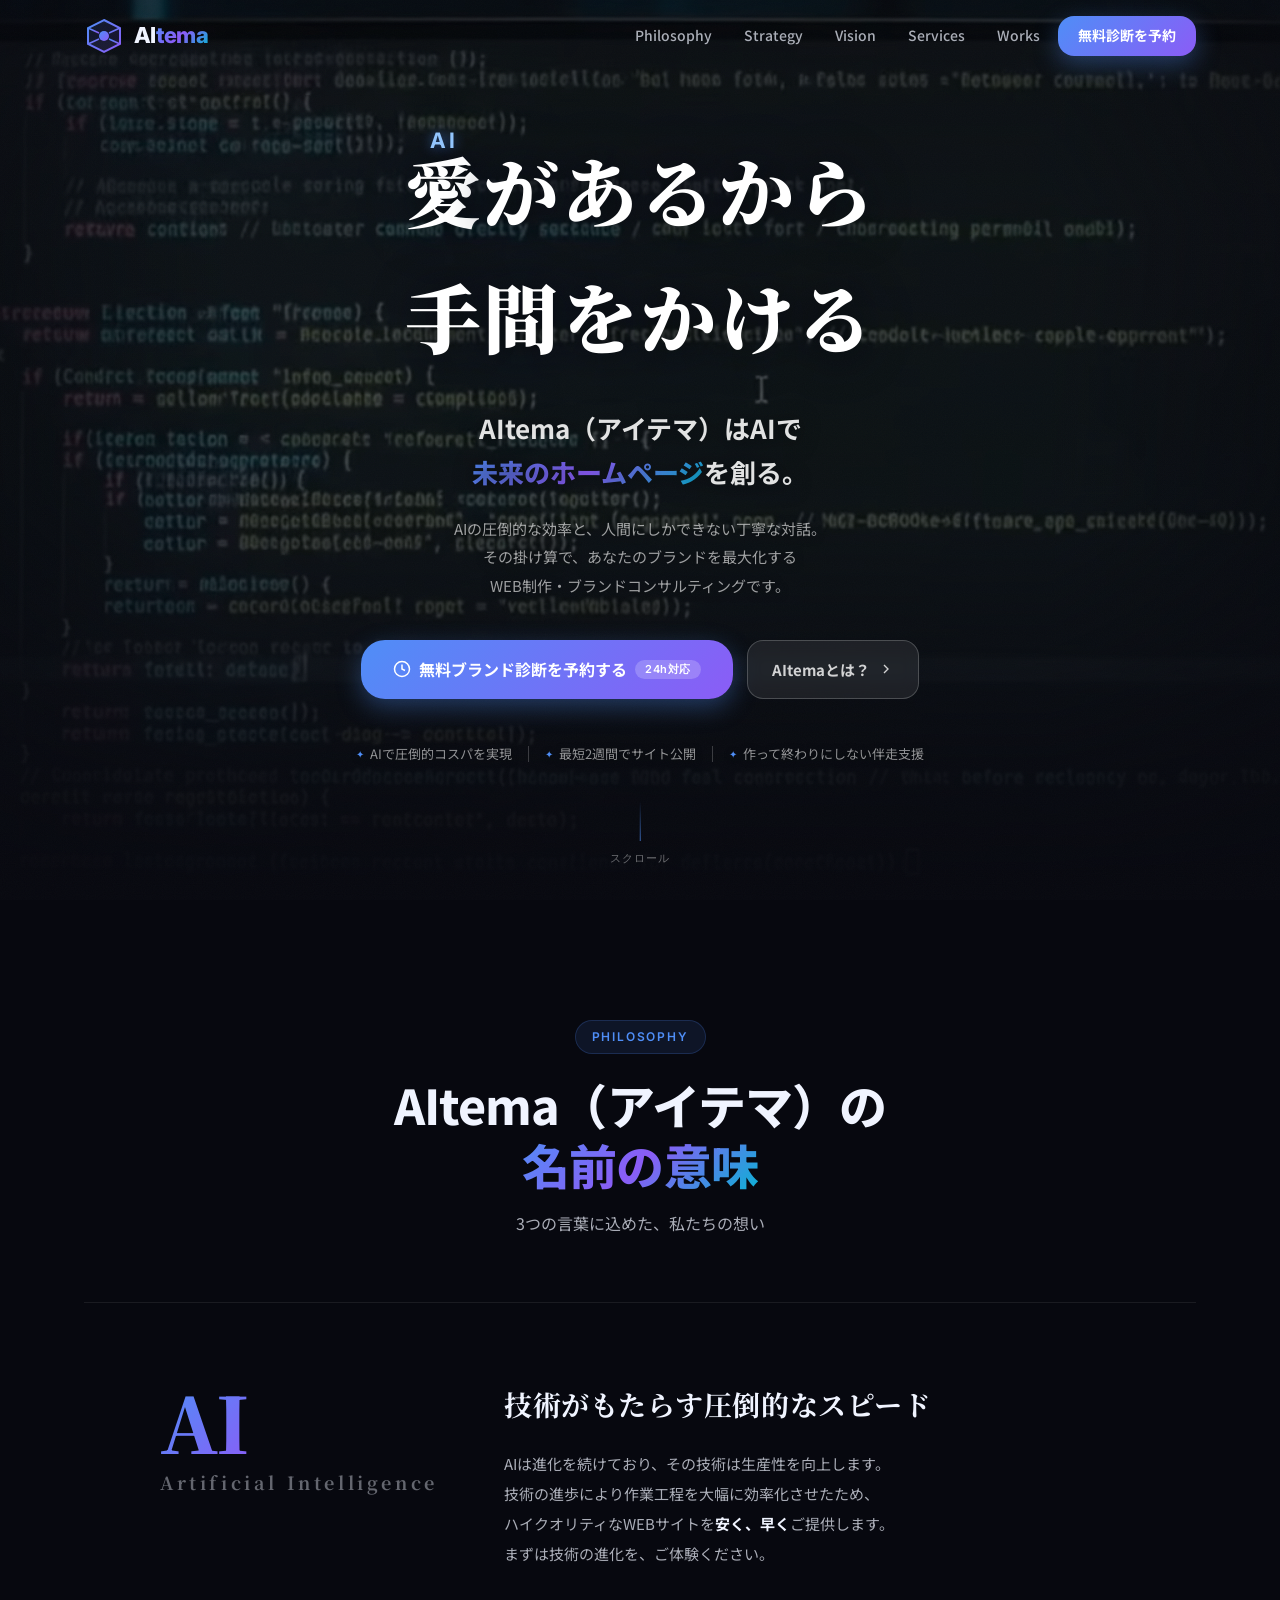
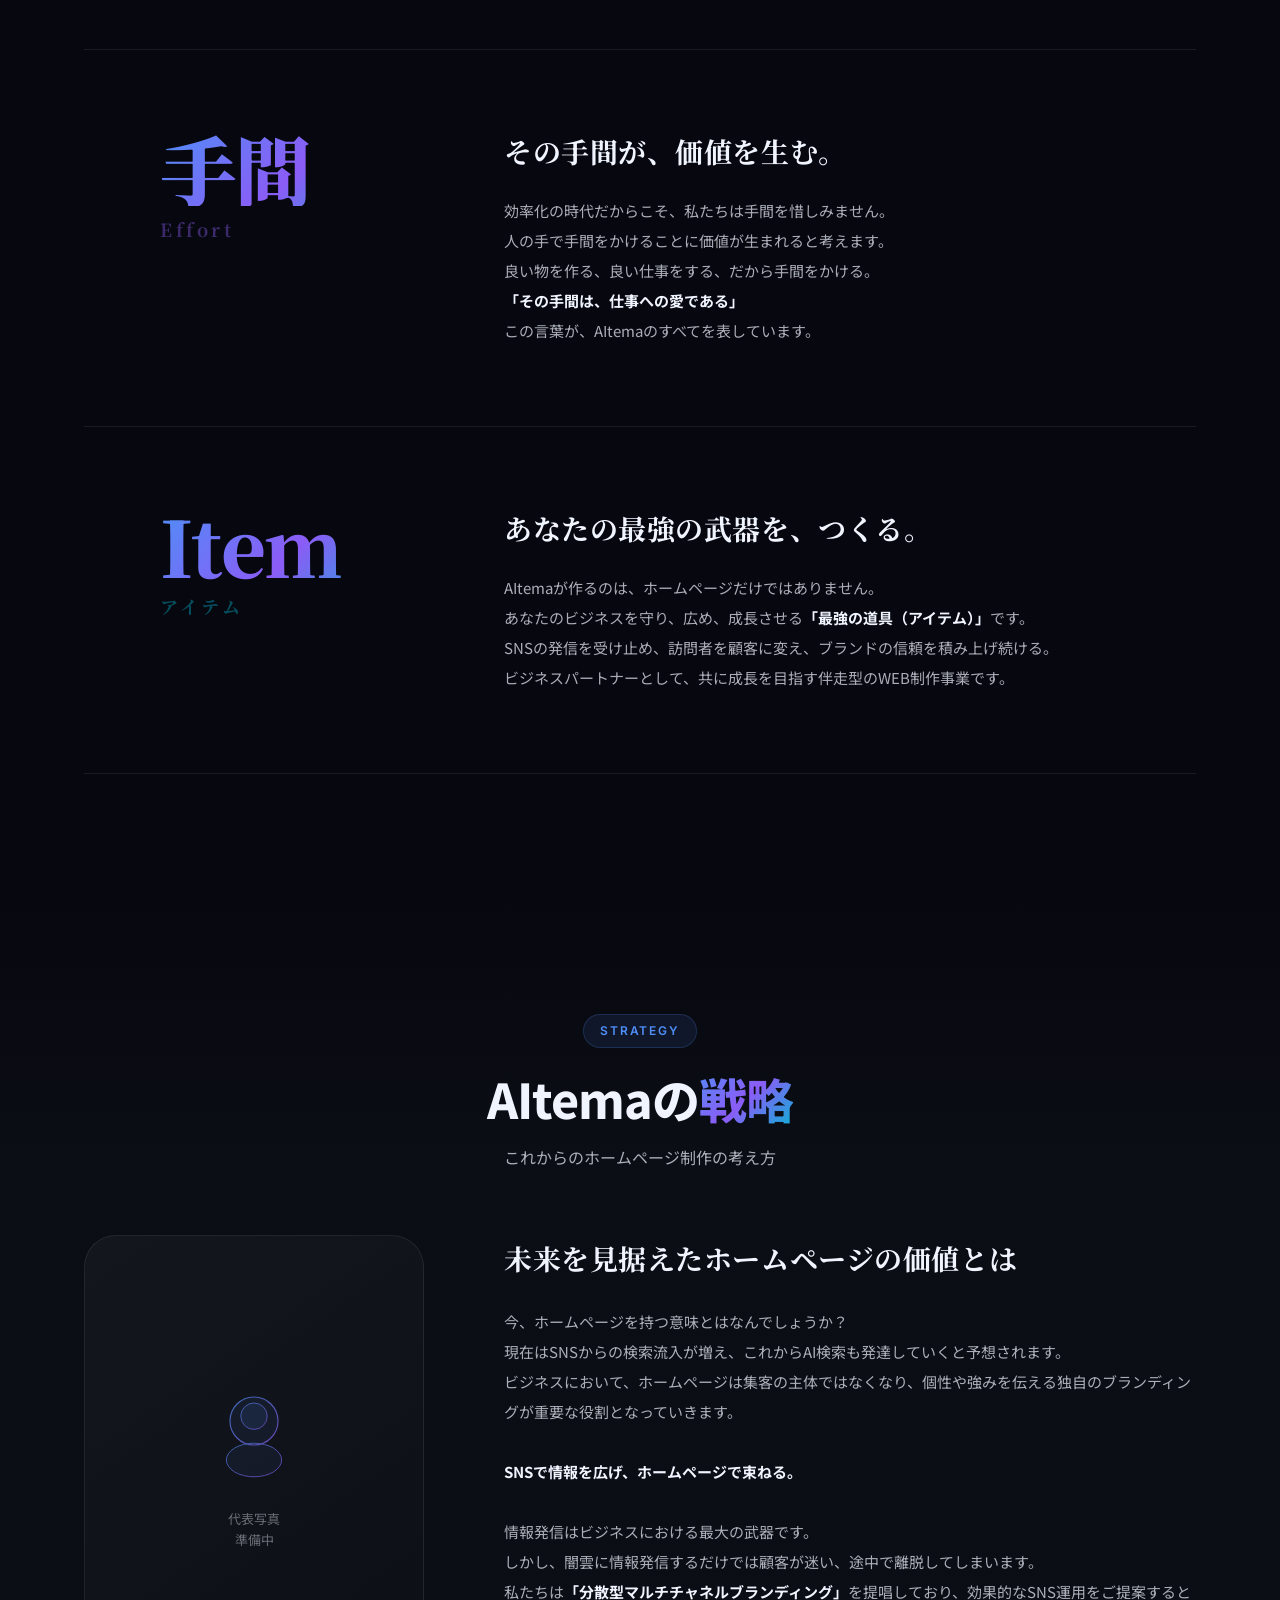
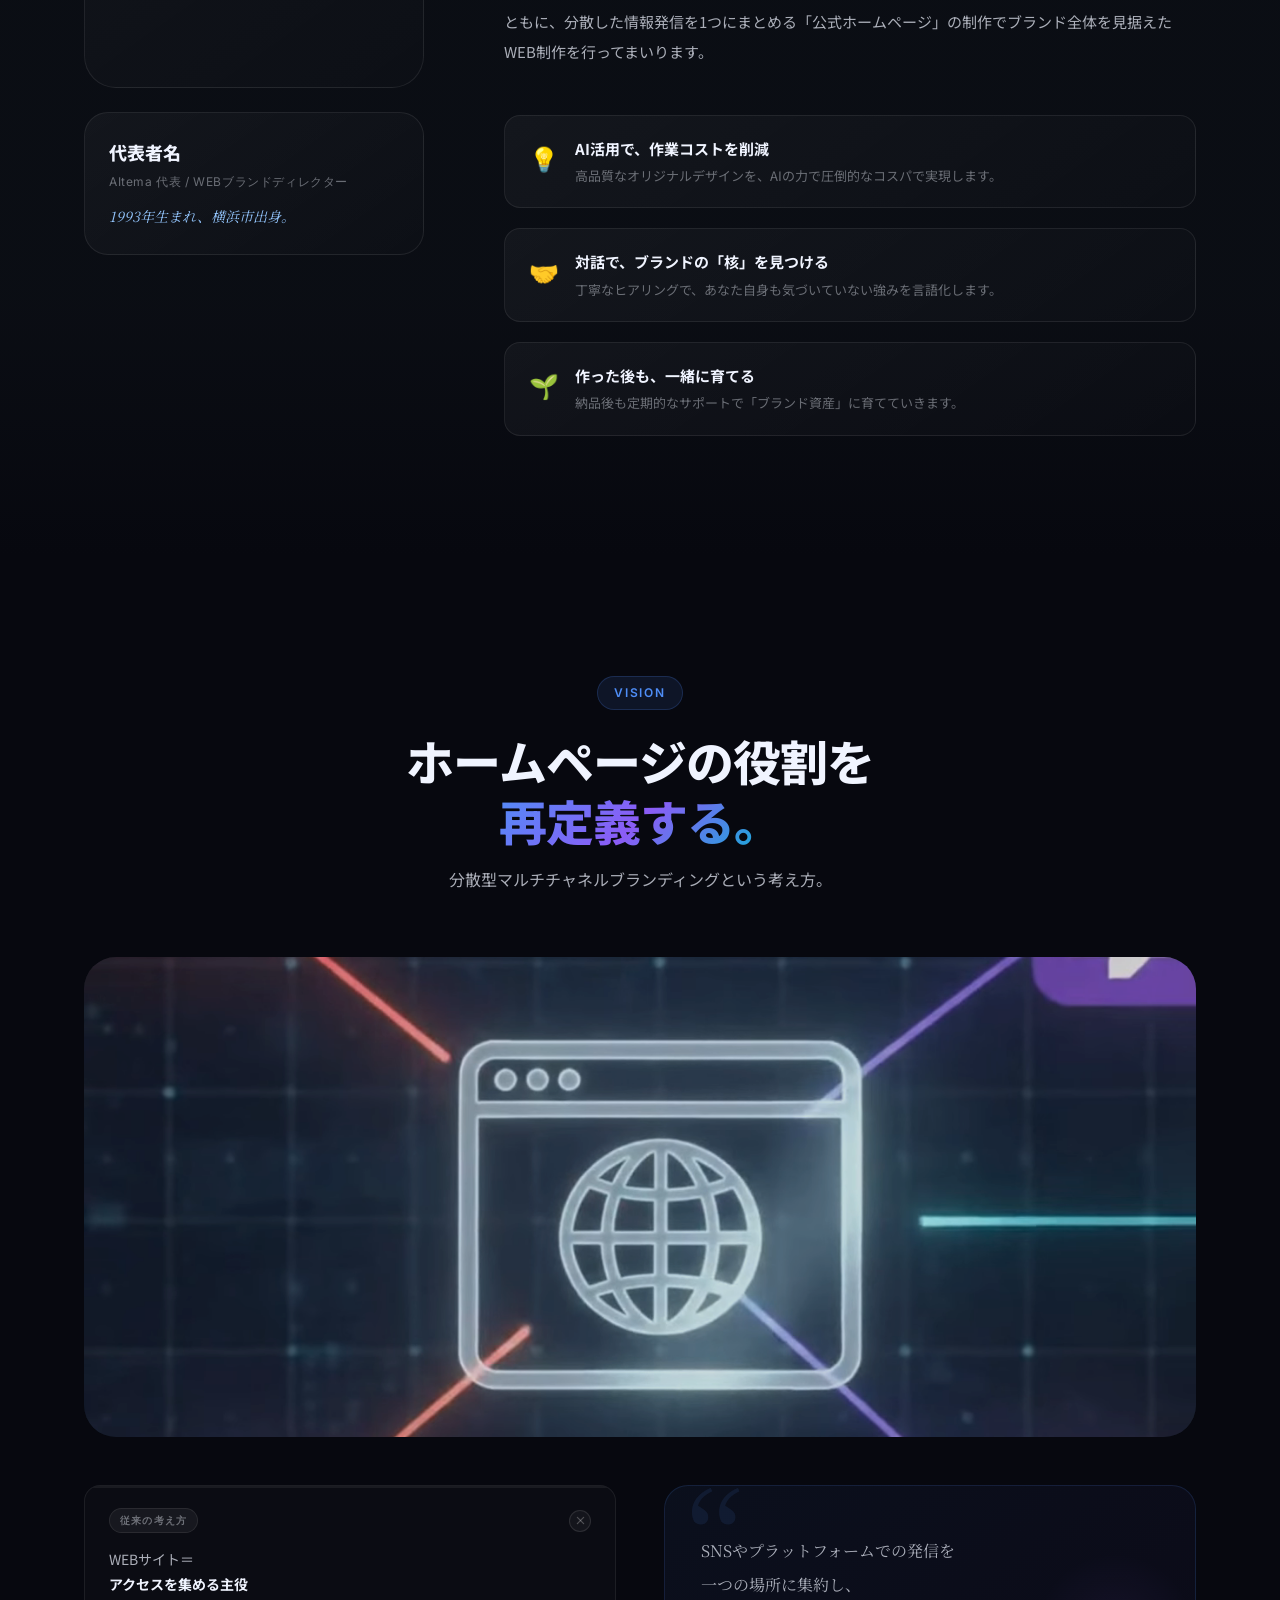
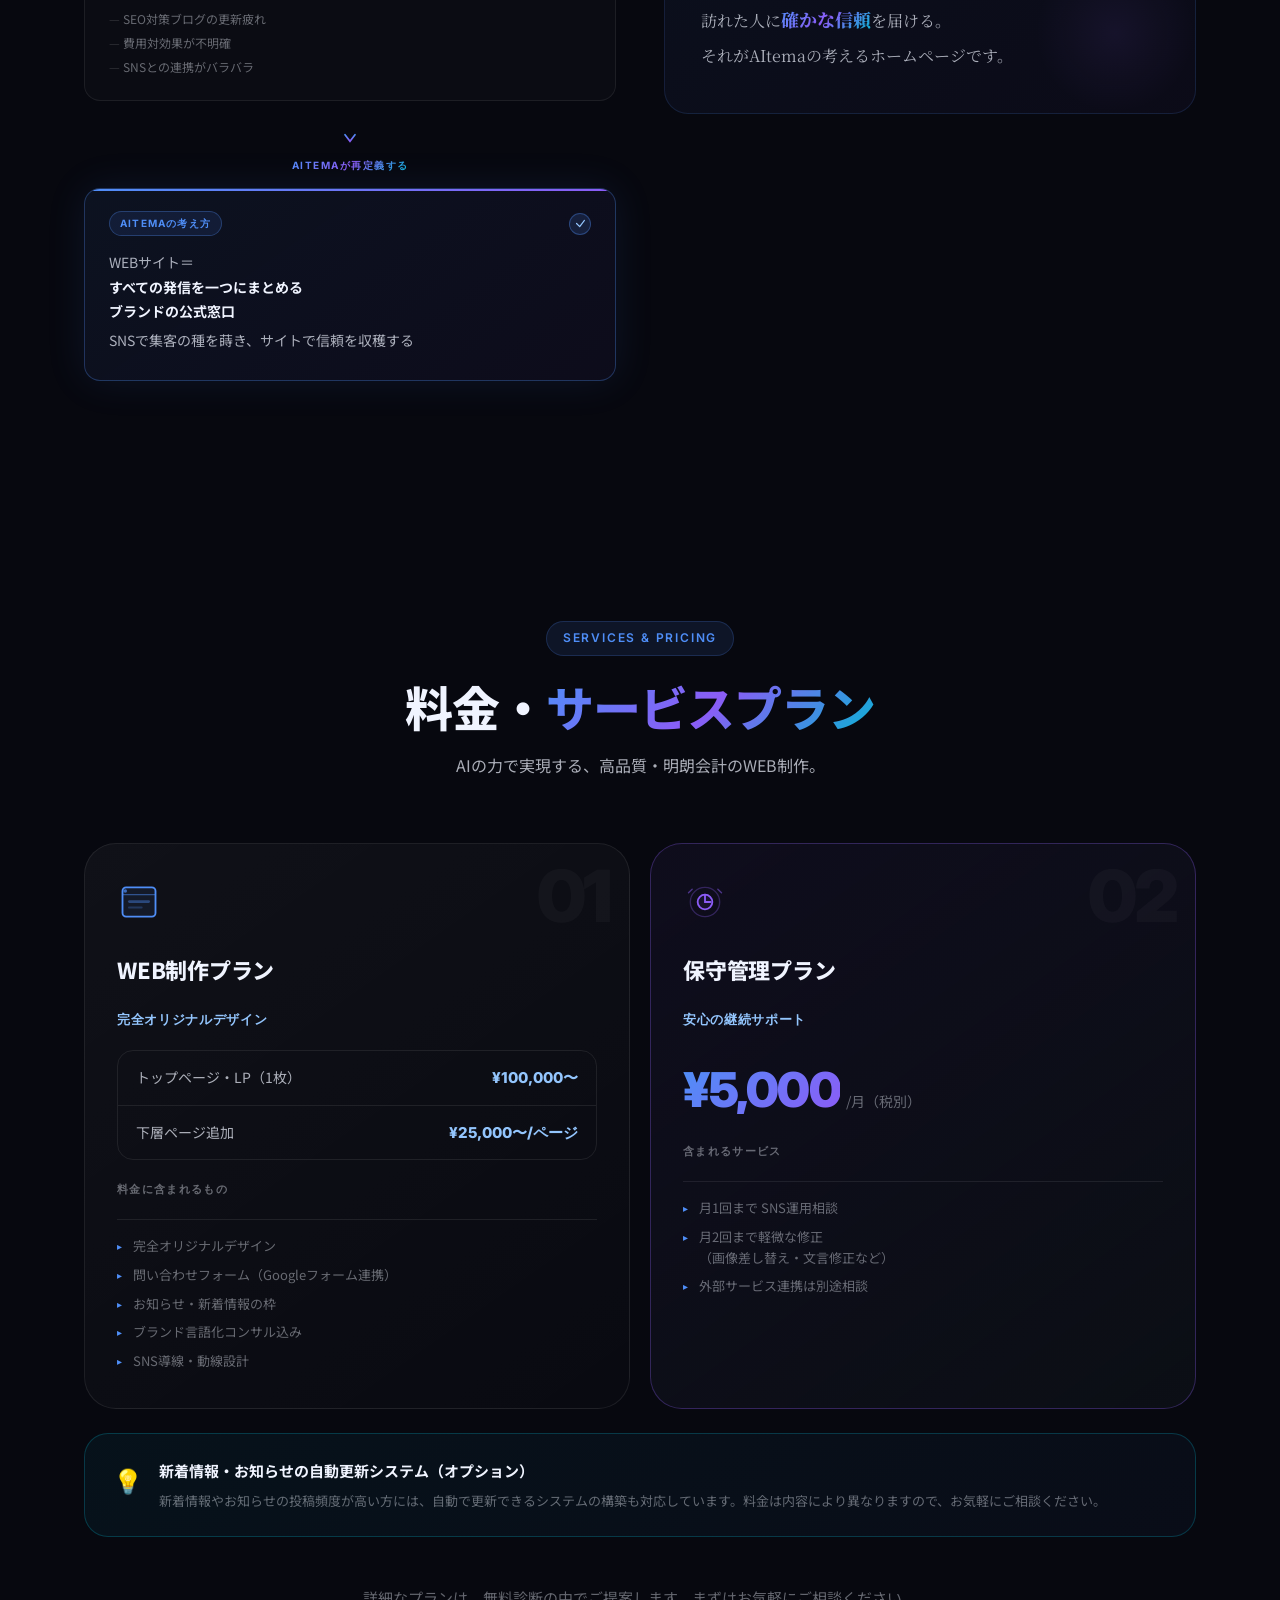
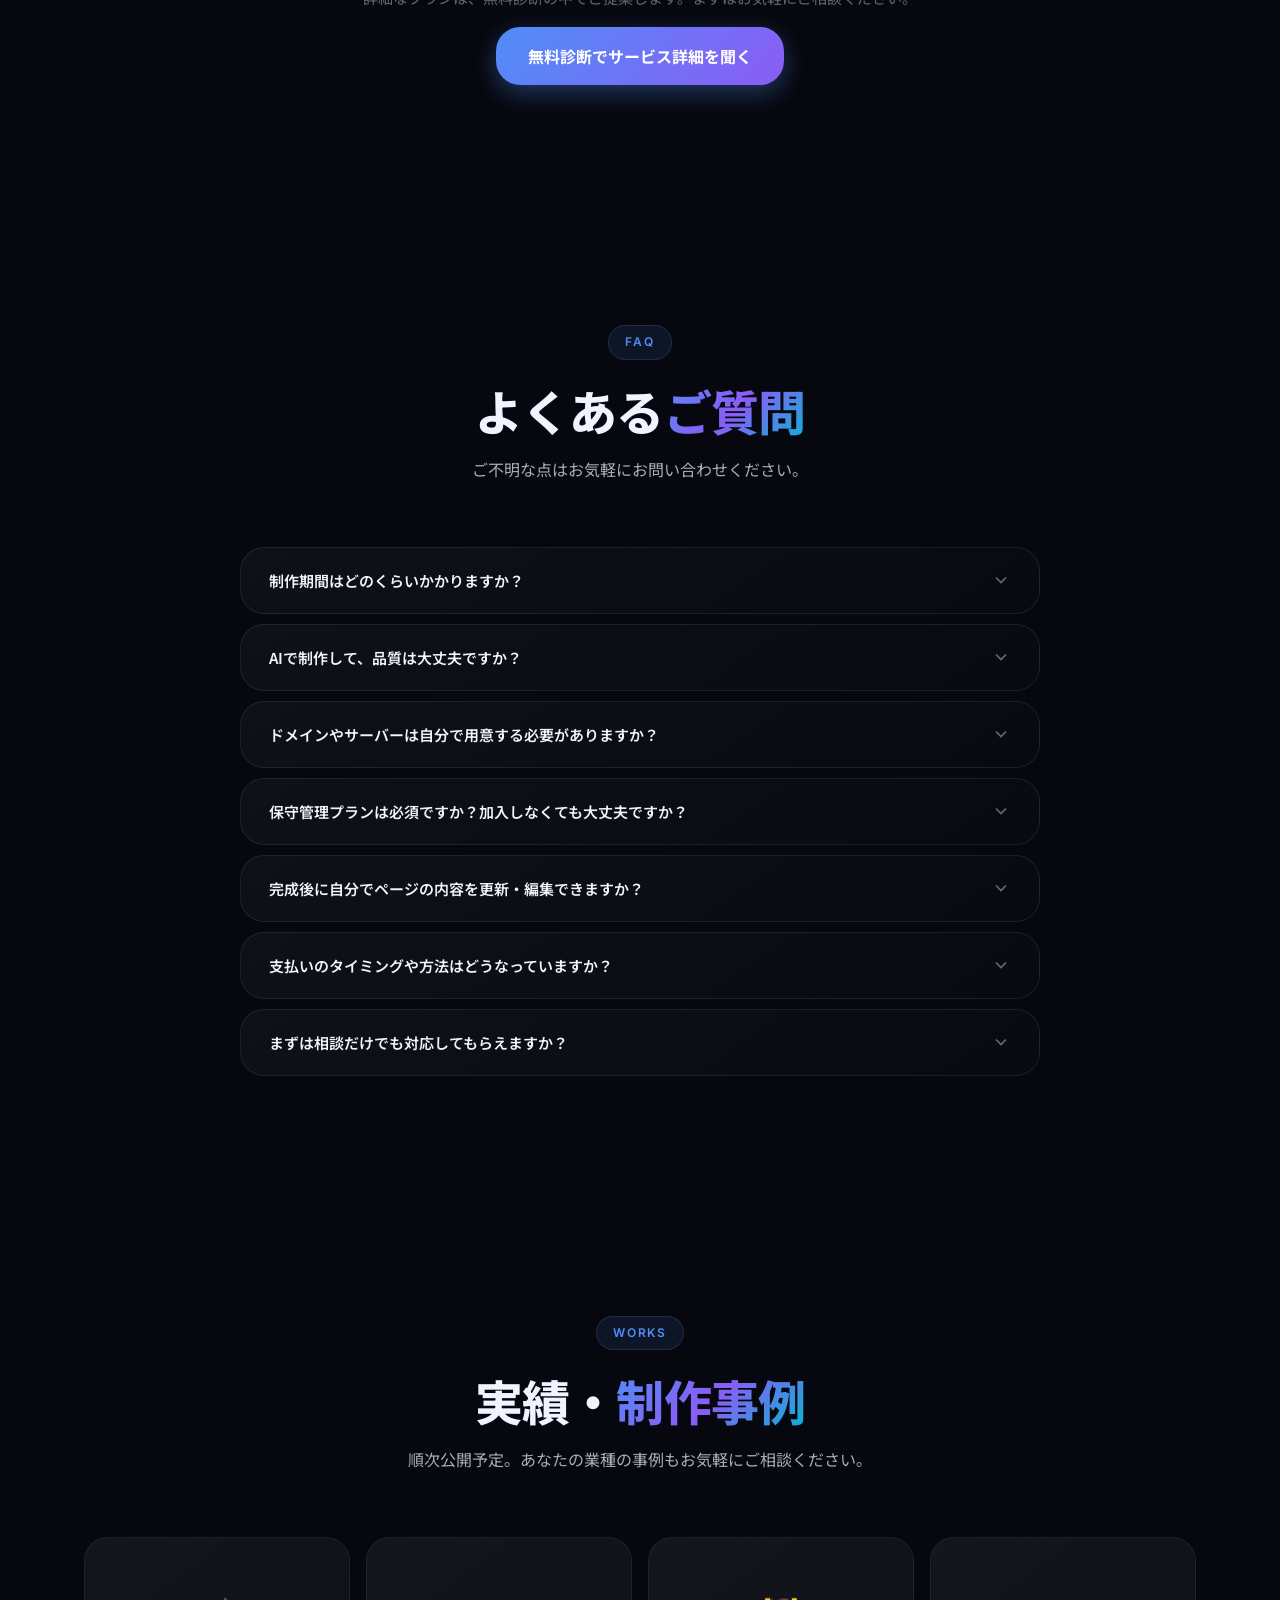
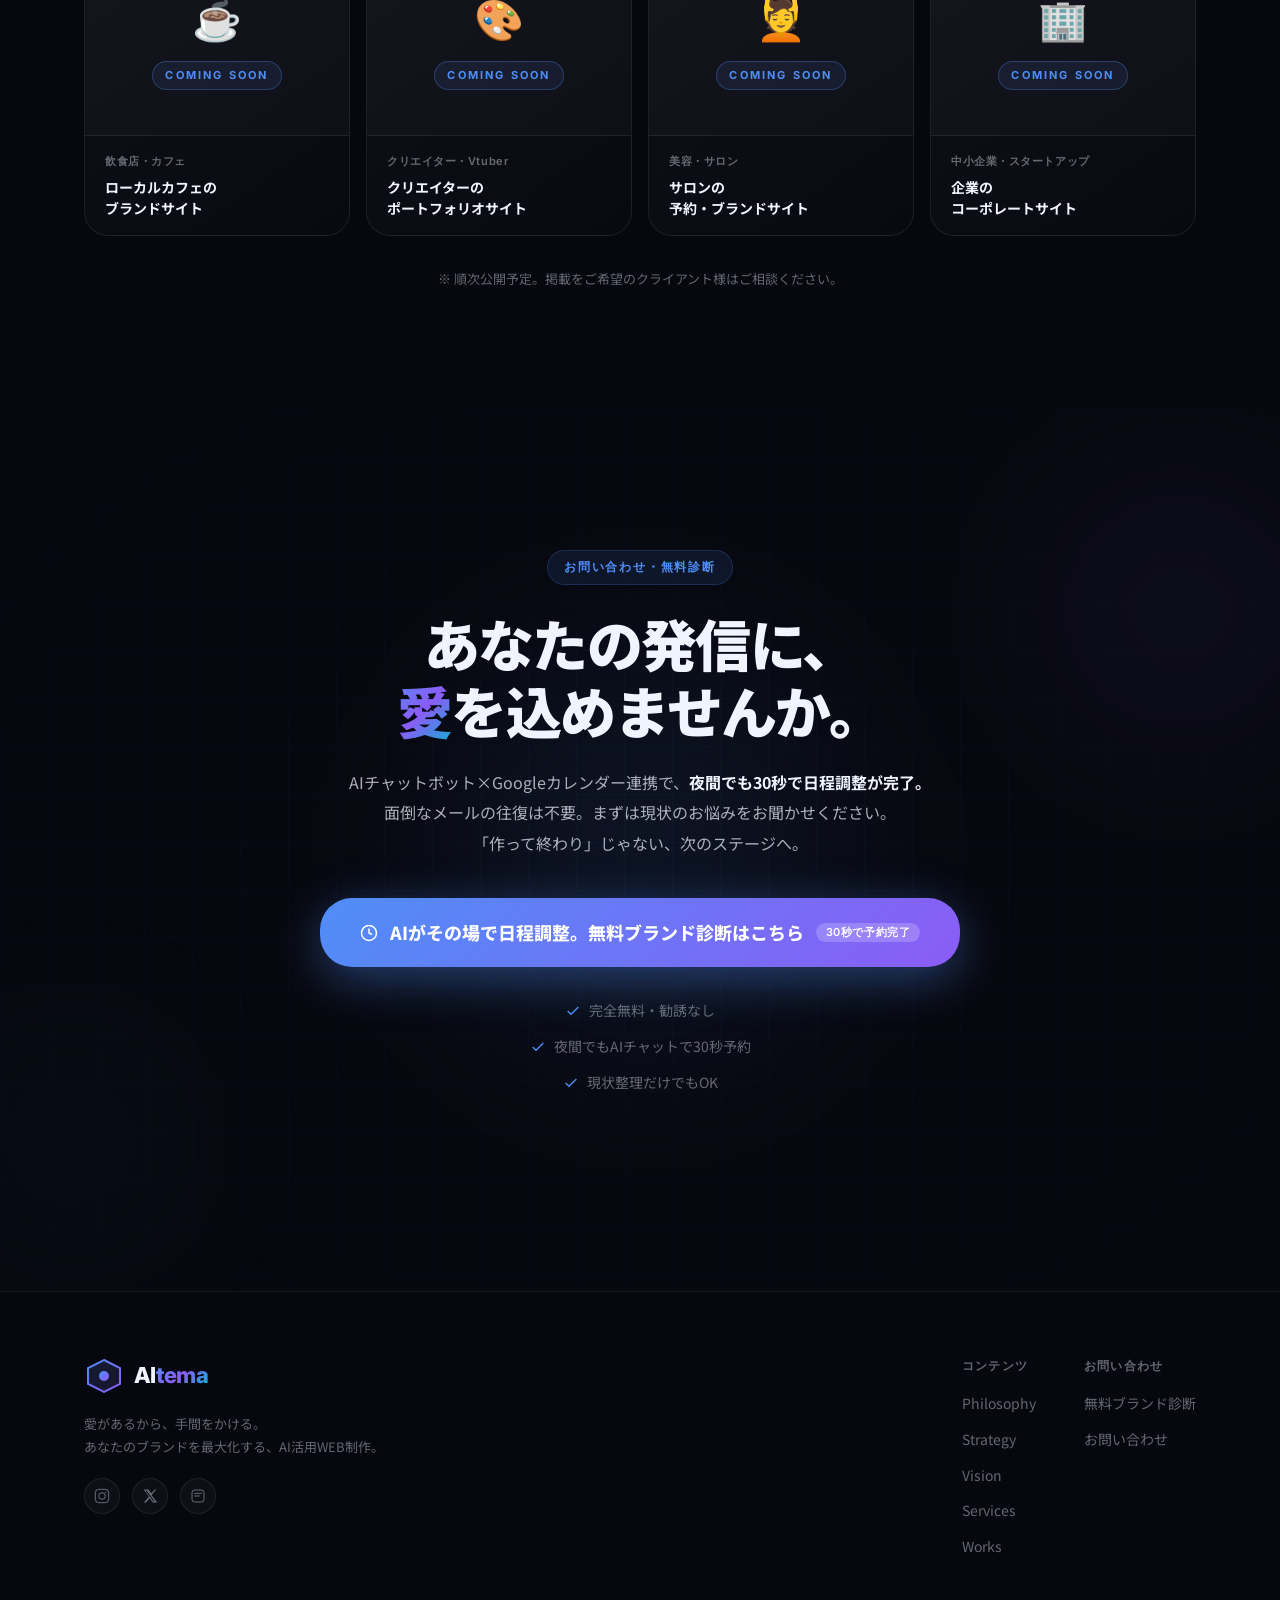
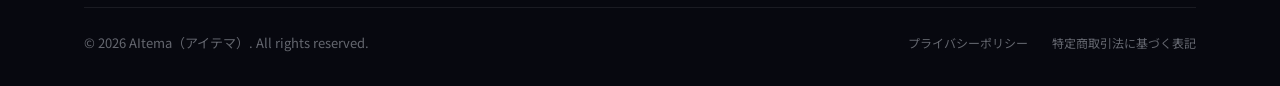
==== commit 5a15ab4c: "Refactor navigation and service sections; update terminology and add FAQ section" ====
--- a/index.html
+++ b/index.html
@@ -41,11 +41,10 @@
       </div>
       <div class="nav-links">
         <a href="#philosophy" class="nav-link">Philosophy</a>
-        <a href="#story" class="nav-link">Story</a>
+        <a href="#story" class="nav-link">Strategy</a>
         <a href="#vision" class="nav-link">Vision</a>
         <a href="#services" class="nav-link">Services</a>
         <a href="#works" class="nav-link">Works</a>
-        <a href="#process" class="nav-link">Process</a>
         <a href="#cta-final" class="btn btn-nav btn-primary" id="nav-cta-btn">無料診断を予約</a>
       </div>
       <button class="hamburger" id="hamburger-btn" aria-label="メニューを開く">
@@ -57,11 +56,10 @@
   <!-- ===== MOBILE MENU ===== -->
   <div class="mobile-menu" id="mobile-menu">
     <a href="#philosophy" class="mobile-link">Philosophy</a>
-    <a href="#story" class="mobile-link">Story</a>
+    <a href="#story" class="mobile-link">Strategy</a>
     <a href="#vision" class="mobile-link">Vision</a>
     <a href="#services" class="mobile-link">Services</a>
     <a href="#works" class="mobile-link">Works</a>
-    <a href="#process" class="mobile-link">Process</a>
     <a href="#cta-final" class="btn btn-primary mobile-cta">無料ブランド診断を予約する</a>
   </div>
 
@@ -184,6 +182,7 @@
       <div class="section-header">
         <div class="section-eyebrow">Strategy</div>
         <h2 class="section-title">AItemaの<span class="text-gradient">戦略</span></h2>
+        <p class="section-desc">これからのホームページ制作の考え方</p>
       </div>
       <div class="story-grid">
         <div class="story-image-wrap" data-reveal>
@@ -216,9 +215,9 @@
             現在はSNSからの検索流入が増え、これからAI検索も発達していくと予想されます。<br>
             ビジネスにおいて、ホームページは集客の主体ではなくなり、個性や強みを伝える独自のブランディングが重要な役割となっていきます。<br><br>
             
-            <strong>魅せるデザインが、あなたのビジネスを強化する。</strong><br><br>
-            ビジネスで情報発信を行うのは最大の武器になります。<br>
-            しかし、闇雲に情報発信するだけでは顧客が迷う可能性も考えられます。<br>
+            <strong>SNSで情報を広げ、ホームページで束ねる。</strong><br><br>
+            情報発信はビジネスにおける最大の武器です。<br>
+            しかし、闇雲に情報発信するだけでは顧客が迷い、途中で離脱してしまいます。<br>
             私たちは<strong>「分散型マルチチャネルブランディング」</strong>を提唱しており、効果的なSNS運用をご提案するとともに、分散した情報発信を1つにまとめる「公式ホームページ」の制作でブランド全体を見据えたWEB制作を行ってまいります。</p>
           </div>
           <div class="story-values">
@@ -268,20 +267,38 @@
         <div class="vision-text">
           <div class="vision-redefine">
             <div class="vision-before-after">
+
               <div class="vision-before">
-                <span class="vision-ba-tag">従来の考え方</span>
+                <div class="vision-card-top">
+                  <span class="vision-ba-tag">従来の考え方</span>
+                  <span class="vision-status-icon vision-status-before">
+                    <svg viewBox="0 0 14 14" fill="none"><line x1="3" y1="3" x2="11" y2="11" stroke="currentColor" stroke-width="1.5" stroke-linecap="round"/><line x1="11" y1="3" x2="3" y2="11" stroke="currentColor" stroke-width="1.5" stroke-linecap="round"/></svg>
+                  </span>
+                </div>
                 <p>WEBサイト＝<br><strong>アクセスを集める主役</strong></p>
-                <p class="text-muted">SEO対策ブログの更新疲れ・費用対効果が不明確</p>
+                <ul class="vision-pain-list">
+                  <li>SEO対策ブログの更新疲れ</li>
+                  <li>費用対効果が不明確</li>
+                  <li>SNSとの連携がバラバラ</li>
+                </ul>
               </div>
+
               <div class="vision-arrow-down">
                 <svg viewBox="0 0 24 40" fill="none"><line x1="12" y1="0" x2="12" y2="28" stroke="url(#baGrad)" stroke-width="2"/><polyline points="6 22 12 30 18 22" stroke="url(#baGrad)" stroke-width="2" stroke-linecap="round"/><defs><linearGradient id="baGrad" x1="0%" y1="0%" x2="0%" y2="100%"><stop offset="0%" stop-color="#4F8EF7"/><stop offset="100%" stop-color="#8B5CF6"/></linearGradient></defs></svg>
-                <span>AItemaの再定義</span>
+                <span>AItemaが再定義する</span>
               </div>
+
               <div class="vision-after">
-                <span class="vision-ba-tag vision-ba-tag-accent">AItemaの考え方</span>
-                <p>WEBサイト＝<br><strong>すべての発信を一つにまとめるブランドの公式窓口</strong></p>
+                <div class="vision-card-top">
+                  <span class="vision-ba-tag vision-ba-tag-accent">AItemaの考え方</span>
+                  <span class="vision-status-icon vision-status-after">
+                    <svg viewBox="0 0 14 14" fill="none"><polyline points="2 7 6 11 12 3" stroke="currentColor" stroke-width="1.5" stroke-linecap="round" stroke-linejoin="round"/></svg>
+                  </span>
+                </div>
+                <p>WEBサイト＝<br><strong>すべての発信を一つにまとめる<br>ブランドの公式窓口</strong></p>
                 <p class="text-accent">SNSで集客の種を蒔き、サイトで信頼を収穫する</p>
               </div>
+
             </div>
           </div>
           <blockquote class="vision-quote">
@@ -292,62 +309,78 @@
     </div>
   </section>
 
-  <!-- ===== 05 WHAT WE DO (SERVICES) ===== -->
+  <!-- ===== 05 SERVICES ===== -->
   <section class="services-section" id="services">
     <div class="container">
       <div class="section-header">
-        <div class="section-eyebrow">05 — What We Do</div>
-        <h2 class="section-title">AItemaが提供する<br><span class="text-gradient">3つのサービス軸</span></h2>
-        <p class="section-desc">詳細はご相談の中でご提案します。まずは3つの軸をご覧ください。</p>
-      </div>
-
-      <div class="services-grid">
-
-        <div class="service-card" data-reveal>
+        <div class="section-eyebrow">Services &amp; Pricing</div>
+        <h2 class="section-title">料金・<span class="text-gradient">サービスプラン</span></h2>
+        <p class="section-desc">AIの力で実現する、高品質・明朗会計のWEB制作。</p>
+      </div>
+
+      <div class="services-pricing-grid">
+
+        <!-- WEB制作プラン -->
+        <div class="service-card service-card-pricing" data-reveal>
           <div class="service-number">01</div>
           <div class="service-icon">
             <svg viewBox="0 0 48 48" fill="none"><rect x="6" y="8" width="36" height="32" rx="4" stroke="#4F8EF7" stroke-width="2" fill="rgba(79,142,247,0.08)"/><line x1="6" y1="16" x2="42" y2="16" stroke="#4F8EF7" stroke-width="1.5" opacity="0.5"/><rect x="12" y="22" width="24" height="3" rx="1.5" fill="rgba(79,142,247,0.4)"/><rect x="12" y="29" width="16" height="2" rx="1" fill="rgba(79,142,247,0.25)"/><circle cx="9" cy="12" r="2" fill="#4F8EF7" opacity="0.7"/></svg>
           </div>
-          <h3 class="service-title">WEB制作</h3>
-          <p class="service-subtitle">AIで高速・完全オリジナル</p>
-          <p class="service-desc">生成AIで作業工程を徹底効率化。その分の時間を「あなたのブランドを形にする対話」に充てる、新しいWEB制作のカタチです。テンプレート不使用のオリジナルデザインを、驚くほどリーズナブルな価格で実現します。</p>
+          <h3 class="service-title">WEB制作プラン</h3>
+          <p class="service-subtitle">完全オリジナルデザイン</p>
+
+          <div class="service-price-block">
+            <div class="service-price-row">
+              <span>トップページ・LP（1枚）</span>
+              <span class="service-price-value">¥100,000〜</span>
+            </div>
+            <div class="service-price-row">
+              <span>下層ページ追加</span>
+              <span class="service-price-value">¥25,000〜/ページ</span>
+            </div>
+          </div>
+
+          <p class="service-includes-label">料金に含まれるもの</p>
           <ul class="service-list">
-            <li>完全オリジナルデザイン（¥100,000〜）</li>
+            <li>完全オリジナルデザイン</li>
+            <li>問い合わせフォーム（Googleフォーム連携）</li>
+            <li>お知らせ・新着情報の枠</li>
             <li>ブランド言語化コンサル込み</li>
             <li>SNS導線・動線設計</li>
           </ul>
         </div>
 
-        <div class="service-card service-card-accent" data-reveal>
+        <!-- 保守管理プラン -->
+        <div class="service-card service-card-accent service-card-pricing" data-reveal>
           <div class="service-number">02</div>
           <div class="service-icon">
-            <svg viewBox="0 0 48 48" fill="none"><circle cx="24" cy="20" r="10" stroke="#8B5CF6" stroke-width="2" fill="rgba(139,92,246,0.08)"/><path d="M14 38 C14 32 18 28 24 28 C30 28 34 32 34 38" stroke="#8B5CF6" stroke-width="2" stroke-linecap="round" fill="none"/><path d="M10 20 Q14 16 18 20" stroke="#8B5CF6" stroke-width="1.5" stroke-linecap="round" fill="none" opacity="0.6"/><path d="M30 20 Q34 16 38 20" stroke="#8B5CF6" stroke-width="1.5" stroke-linecap="round" fill="none" opacity="0.6"/></svg>
-          </div>
-          <h3 class="service-title">ブランド言語化</h3>
-          <p class="service-subtitle">強みを言葉にするコンサル</p>
-          <p class="service-desc">「うちの強みって何だろう？」——そんな問いに、丁寧な対話で答えを見つけます。あなた自身も気づいていない独自の価値を言語化し、サイトのコピーやSNSの発信軸として落とし込みます。</p>
+            <svg viewBox="0 0 48 48" fill="none"><circle cx="24" cy="24" r="8" stroke="#8B5CF6" stroke-width="2" fill="rgba(139,92,246,0.08)"/><path d="M24 16 L24 24 L30 24" stroke="#8B5CF6" stroke-width="2" stroke-linecap="round"/><circle cx="24" cy="24" r="16" stroke="#8B5CF6" stroke-width="1.5" fill="none" opacity="0.3"/><path d="M38 10 L42 14 M10 10 L6 14" stroke="#8B5CF6" stroke-width="1.5" stroke-linecap="round" opacity="0.5"/></svg>
+          </div>
+          <h3 class="service-title">保守管理プラン</h3>
+          <p class="service-subtitle">安心の継続サポート</p>
+
+          <div class="service-price-main-wrap">
+            <span class="service-price-main">¥5,000</span>
+            <span class="service-price-unit">/月（税別）</span>
+          </div>
+
+          <p class="service-includes-label">含まれるサービス</p>
           <ul class="service-list">
-            <li>ヒアリング・ブランド診断</li>
-            <li>キャッチコピー・コンセプト設計</li>
-            <li>発信軸の明確化</li>
+            <li>月1回まで SNS運用相談</li>
+            <li>月2回まで軽微な修正<br>（画像差し替え・文言修正など）</li>
+            <li>外部サービス連携は別途相談</li>
           </ul>
         </div>
 
-        <div class="service-card" data-reveal>
-          <div class="service-number">03</div>
-          <div class="service-icon">
-            <svg viewBox="0 0 48 48" fill="none"><circle cx="24" cy="24" r="6" stroke="#06B6D4" stroke-width="2" fill="rgba(6,182,212,0.08)"/><circle cx="8" cy="14" r="4" stroke="#06B6D4" stroke-width="1.5" fill="rgba(6,182,212,0.06)"/><circle cx="40" cy="14" r="4" stroke="#4F8EF7" stroke-width="1.5" fill="rgba(79,142,247,0.06)"/><circle cx="8" cy="34" r="4" stroke="#8B5CF6" stroke-width="1.5" fill="rgba(139,92,246,0.06)"/><circle cx="40" cy="34" r="4" stroke="#06B6D4" stroke-width="1.5" fill="rgba(6,182,212,0.06)"/><line x1="12" y1="16" x2="20" y2="21" stroke="#06B6D4" stroke-width="1.5" stroke-dasharray="2,2"/><line x1="36" y1="16" x2="28" y2="21" stroke="#4F8EF7" stroke-width="1.5" stroke-dasharray="2,2"/><line x1="12" y1="32" x2="20" y2="27" stroke="#8B5CF6" stroke-width="1.5" stroke-dasharray="2,2"/><line x1="36" y1="32" x2="28" y2="27" stroke="#06B6D4" stroke-width="1.5" stroke-dasharray="2,2"/></svg>
-          </div>
-          <h3 class="service-title">分散型運用設計</h3>
-          <p class="service-subtitle">SNS・プラットフォームを統合</p>
-          <p class="service-desc">Instagram・X・YouTube・note・LINE——様々なプラットフォームに分散した発信を、一つのブランドとして機能させる「運用ロードマップ」を設計。月額保守プランで継続的にサポートします。</p>
-          <ul class="service-list">
-            <li>SNS運用ロードマップ設計</li>
-            <li>月次サポート（¥5,000〜/月）</li>
-            <li>AIツール活用アドバイス</li>
-          </ul>
-        </div>
-
+      </div>
+
+      <!-- オプション：自動更新システム -->
+      <div class="service-option-note" data-reveal>
+        <div class="service-option-icon">💡</div>
+        <div class="service-option-body">
+          <strong>新着情報・お知らせの自動更新システム（オプション）</strong>
+          <p>新着情報やお知らせの投稿頻度が高い方には、自動で更新できるシステムの構築も対応しています。料金は内容により異なりますので、お気軽にご相談ください。</p>
+        </div>
       </div>
 
       <div class="services-cta" data-reveal>
@@ -357,11 +390,96 @@
     </div>
   </section>
 
-  <!-- ===== 06 WORKS ===== -->
+  <!-- ===== 06 FAQ ===== -->
+  <section class="faq-section" id="faq">
+    <div class="container">
+      <div class="section-header">
+        <div class="section-eyebrow">FAQ</div>
+        <h2 class="section-title">よくある<span class="text-gradient">ご質問</span></h2>
+        <p class="section-desc">ご不明な点はお気軽にお問い合わせください。</p>
+      </div>
+
+      <div class="faq-list">
+
+        <div class="faq-item" data-reveal>
+          <button class="faq-question" aria-expanded="false">
+            制作期間はどのくらいかかりますか？
+            <svg class="faq-icon" viewBox="0 0 24 24" fill="none" stroke="currentColor" stroke-width="2"><polyline points="6 9 12 15 18 9"/></svg>
+          </button>
+          <div class="faq-answer">
+            <p>ご依頼の内容によって前後いたしますが、概ねご依頼から２週間前後で公開まで行えます。サンプルサイトを作成しますので、お客様と方向性や世界観を調整しながら制作を行います。</p>
+          </div>
+        </div>
+
+        <div class="faq-item" data-reveal>
+          <button class="faq-question" aria-expanded="false">
+            AIで制作して、品質は大丈夫ですか？
+            <svg class="faq-icon" viewBox="0 0 24 24" fill="none" stroke="currentColor" stroke-width="2"><polyline points="6 9 12 15 18 9"/></svg>
+          </button>
+          <div class="faq-answer">
+            <p>ぜひ一度制作事例をご確認くださいませ。WordPressなどの動的ページではなく1枚完結の静的ページを基本としているため、読み込み速度も早く、サーバーへの負荷も少ないため、システムダウンやプラグインの更新でデザインが崩れる心配もございません。ご要望のデザインを実現できるように最善を尽くします。</p>
+          </div>
+        </div>
+
+        <div class="faq-item" data-reveal>
+          <button class="faq-question" aria-expanded="false">
+            ドメインやサーバーは自分で用意する必要がありますか？
+            <svg class="faq-icon" viewBox="0 0 24 24" fill="none" stroke="currentColor" stroke-width="2"><polyline points="6 9 12 15 18 9"/></svg>
+          </button>
+          <div class="faq-answer">
+            <p>保守管理プランをご契約いただいた方には独自ドメインの取得やサーバーをご用意いたします。（ドメイン取得費用は別途発生する場合がございます）修正や管理を自社で行える場合は、保守管理プランを契約せず成果物のみのお渡しも対応できますので、お気軽にお申し付けくださいませ。</p>
+          </div>
+        </div>
+
+        <div class="faq-item" data-reveal>
+          <button class="faq-question" aria-expanded="false">
+            保守管理プランは必須ですか？加入しなくても大丈夫ですか？
+            <svg class="faq-icon" viewBox="0 0 24 24" fill="none" stroke="currentColor" stroke-width="2"><polyline points="6 9 12 15 18 9"/></svg>
+          </button>
+          <div class="faq-answer">
+            <p>必須ではございません。保守管理プランを途中解約した場合でも運用が自社で継続できるようにご提案もできますので、解約してもホームページが削除されることはございませんのでご安心ください。</p>
+          </div>
+        </div>
+
+        <div class="faq-item" data-reveal>
+          <button class="faq-question" aria-expanded="false">
+            完成後に自分でページの内容を更新・編集できますか？
+            <svg class="faq-icon" viewBox="0 0 24 24" fill="none" stroke="currentColor" stroke-width="2"><polyline points="6 9 12 15 18 9"/></svg>
+          </button>
+          <div class="faq-answer">
+            <p>静的ページをご提供する都合上、デザイン崩れを防止する観点からご自身での更新・編集をご希望の場合は保守管理プランの対象外となり、ご自身で運用していただく形でご提案いたします。保守管理プランなら月2回まで軽微な修正を追加料金なしで行いますので、ご要望をお申し付けいただくだけで完結いたします。また、リアルタイムに新着情報などを更新したい場合にはヘッドレスCMS（自動更新システム）の導入も追加料金で対応できますので、お気軽にご相談ください。</p>
+          </div>
+        </div>
+
+        <div class="faq-item" data-reveal>
+          <button class="faq-question" aria-expanded="false">
+            支払いのタイミングや方法はどうなっていますか？
+            <svg class="faq-icon" viewBox="0 0 24 24" fill="none" stroke="currentColor" stroke-width="2"><polyline points="6 9 12 15 18 9"/></svg>
+          </button>
+          <div class="faq-answer">
+            <p>お支払いは原則、事前に銀行振込にて対応させていただいております。請求書・領収証の発行やインボイス対応のご要望はお気軽にお申し付けくださいませ。ご契約はオンライン上で完結するGMOサインを利用いたします。</p>
+          </div>
+        </div>
+
+        <div class="faq-item" data-reveal>
+          <button class="faq-question" aria-expanded="false">
+            まずは相談だけでも対応してもらえますか？
+            <svg class="faq-icon" viewBox="0 0 24 24" fill="none" stroke="currentColor" stroke-width="2"><polyline points="6 9 12 15 18 9"/></svg>
+          </button>
+          <div class="faq-answer">
+            <p>もちろんご相談だけでも歓迎しております。事業内容やお困りごとなどAIチャットシステムにお聞かせくださいませ。その場で面談の日程調整まで完結しますので、ご希望のお日にちをご入力ください。面談では事前にヒアリングした内容を踏まえてお困りごとを言語化するお手伝いをさせていただきます。強引な勧誘や請求などは一切行っておりませんのでご安心ください。</p>
+          </div>
+        </div>
+
+      </div>
+    </div>
+  </section>
+
+  <!-- ===== 07 WORKS ===== -->
   <section class="works-section" id="works">
     <div class="container">
       <div class="section-header">
-        <div class="section-eyebrow">06 — Works</div>
+        <div class="section-eyebrow">Works</div>
         <h2 class="section-title">実績・<span class="text-gradient">制作事例</span></h2>
         <p class="section-desc">順次公開予定。あなたの業種の事例もお気軽にご相談ください。</p>
       </div>
@@ -426,89 +544,7 @@
     </div>
   </section>
 
-  <!-- ===== 07 PROCESS ===== -->
-  <section class="process-section" id="process">
-    <div class="container">
-      <div class="section-header">
-        <div class="section-eyebrow">07 — Process</div>
-        <h2 class="section-title">制作の流れ<br><span class="text-gradient">3ステップ</span></h2>
-        <p class="section-desc">無料診断から最短2週間でサイト公開。<br>面倒な手続きは一切不要です。</p>
-      </div>
-
-      <div class="process-timeline">
-
-        <div class="process-step" data-reveal>
-          <div class="process-step-num">
-            <span>01</span>
-          </div>
-          <div class="process-step-content">
-            <div class="process-step-icon">🤖</div>
-            <h3 class="process-step-title">無料診断<br>ロードマップ設計</h3>
-            <p class="process-step-desc">AIチャットボット×カレンダー連携でその場で30秒予約。現状の発信状況をヒアリングし、あなた専用のブランドロードマップをご提示します。</p>
-            <div class="process-step-tags">
-              <span class="process-tag">無料・24h対応</span>
-              <span class="process-tag">所要30〜60分</span>
-            </div>
-          </div>
-        </div>
-
-        <div class="process-connector" aria-hidden="true">
-          <svg viewBox="0 0 24 48" fill="none">
-            <line x1="12" y1="0" x2="12" y2="36" stroke="url(#procGrad)" stroke-width="2" stroke-dasharray="4,4"/>
-            <polyline points="6 30 12 38 18 30" stroke="url(#procGrad)" stroke-width="2" stroke-linecap="round" stroke-linejoin="round"/>
-            <defs><linearGradient id="procGrad" x1="0%" y1="0%" x2="0%" y2="100%"><stop offset="0%" stop-color="#4F8EF7"/><stop offset="100%" stop-color="#8B5CF6"/></linearGradient></defs>
-          </svg>
-        </div>
-
-        <div class="process-step" data-reveal>
-          <div class="process-step-num">
-            <span>02</span>
-          </div>
-          <div class="process-step-content">
-            <div class="process-step-icon">🎨</div>
-            <h3 class="process-step-title">制作・<br>コンサルティング</h3>
-            <p class="process-step-desc">ご承認いただいたロードマップをもとに、完全オリジナルデザインのサイトを制作。随時フィードバックをいただきながら、あなたのブランドを形にしていきます。</p>
-            <div class="process-step-tags">
-              <span class="process-tag">最短2週間</span>
-              <span class="process-tag">完全オリジナル</span>
-            </div>
-          </div>
-        </div>
-
-        <div class="process-connector" aria-hidden="true">
-          <svg viewBox="0 0 24 48" fill="none">
-            <line x1="12" y1="0" x2="12" y2="36" stroke="url(#procGrad)" stroke-width="2" stroke-dasharray="4,4"/>
-            <polyline points="6 30 12 38 18 30" stroke="url(#procGrad)" stroke-width="2" stroke-linecap="round" stroke-linejoin="round"/>
-          </svg>
-        </div>
-
-        <div class="process-step" data-reveal>
-          <div class="process-step-num" style="background: linear-gradient(135deg, rgba(79,142,247,0.2), rgba(139,92,246,0.2)); border-color: rgba(139,92,246,0.5);">
-            <span style="background: linear-gradient(135deg, #4F8EF7, #8B5CF6); -webkit-background-clip: text; -webkit-text-fill-color: transparent; background-clip: text;">03</span>
-          </div>
-          <div class="process-step-content">
-            <div class="process-step-icon">🚀</div>
-            <h3 class="process-step-title">公開・<br>伴走サポート</h3>
-            <p class="process-step-desc">サイト公開後も終わりではありません。月額保守プランで、SNS運用のアドバイスやサイトの更新サポートを継続的に提供。あなたのビジネスの成長に寄り添い続けます。</p>
-            <div class="process-step-tags">
-              <span class="process-tag">月次サポート</span>
-              <span class="process-tag">¥5,000〜/月</span>
-            </div>
-          </div>
-        </div>
-
-      </div>
-
-      <div class="process-cta" data-reveal>
-        <a href="#cta-final" class="btn btn-primary btn-large">
-          <svg class="btn-icon" viewBox="0 0 24 24" fill="none" stroke="currentColor" stroke-width="2"><circle cx="12" cy="12" r="10"/><polyline points="12 6 12 12 16 14"/></svg>
-          Step 01：無料診断を予約する
-        </a>
-      </div>
-    </div>
-  </section>
-
-  <!-- ===== 08 CTA ===== -->
+  <!-- ===== 07 CTA ===== -->
   <section class="cta-section" id="cta-final">
     <div class="cta-bg">
       <div class="cta-orb cta-orb-1"></div>
@@ -518,7 +554,7 @@
     </div>
     <div class="container">
       <div class="cta-content">
-        <div class="cta-eyebrow">08 — お問い合わせ・無料診断</div>
+        <div class="cta-eyebrow">お問い合わせ・無料診断</div>
         <h2 class="cta-title">
           あなたの発信に、<br>
           <span class="text-gradient">愛</span>を込めませんか。
@@ -588,11 +624,10 @@
           <div class="footer-link-group">
             <div class="footer-link-title">コンテンツ</div>
             <a href="#philosophy" class="footer-link">Philosophy</a>
-            <a href="#story" class="footer-link">Story</a>
+            <a href="#story" class="footer-link">Strategy</a>
             <a href="#vision" class="footer-link">Vision</a>
             <a href="#services" class="footer-link">Services</a>
             <a href="#works" class="footer-link">Works</a>
-            <a href="#process" class="footer-link">Process</a>
           </div>
           <div class="footer-link-group">
             <div class="footer-link-title">お問い合わせ</div>
--- a/css/styles.css
+++ b/css/styles.css
@@ -176,45 +176,6 @@
 .btn-primary:hover {
   transform: translateY(-2px);
   box-shadow: 0 12px 32px rgba(79,142,247,0.45);
-}
-
-.btn-outline {
-  border: 2px solid rgba(79,142,247,0.5);
-  color: var(--col-blue-light);
-  background: rgba(79,142,247,0.05);
-}
-.btn-outline:hover {
-  border-color: var(--col-blue);
-  background: rgba(79,142,247,0.12);
-  transform: translateY(-2px);
-}
-
-.btn-ghost {
-  color: var(--col-text-secondary);
-  background: rgba(255,255,255,0.04);
-  border: 1px solid var(--col-border);
-}
-.btn-ghost:hover {
-  color: var(--col-text-primary);
-  border-color: rgba(255,255,255,0.15);
-  background: rgba(255,255,255,0.06);
-}
-
-.btn-outline-light {
-  border: 1.5px solid rgba(255,255,255,0.3);
-  color: rgba(255,255,255,0.8);
-  background: rgba(255,255,255,0.06);
-  padding: 12px 24px;
-  border-radius: var(--radius-md);
-  display: inline-flex;
-  align-items: center;
-  gap: 8px;
-  font-weight: 600;
-  transition: var(--transition-base);
-}
-.btn-outline-light:hover {
-  border-color: rgba(255,255,255,0.5);
-  background: rgba(255,255,255,0.1);
 }
 
 .btn-hero {
@@ -461,36 +422,6 @@
   align-items: center;
 }
 
-.hero-badge {
-  display: inline-flex;
-  align-items: center;
-  gap: 8px;
-  background: rgba(79,142,247,0.10);
-  border: 1px solid rgba(79,142,247,0.35);
-  border-radius: 100px;
-  padding: 6px 18px;
-  font-size: 13px;
-  color: var(--col-blue-light);
-  margin-bottom: 32px;
-  backdrop-filter: blur(8px);
-  -webkit-backdrop-filter: blur(8px);
-  opacity: 0;
-  animation: fadeInUp 0.7s 0.3s ease forwards;
-}
-
-.badge-dot {
-  width: 6px; height: 6px;
-  border-radius: 50%;
-  background: var(--col-blue);
-  box-shadow: 0 0 8px var(--col-blue);
-  animation: pulse 2s ease-in-out infinite;
-}
-
-@keyframes pulse {
-  0%, 100% { opacity: 1; transform: scale(1); }
-  50%       { opacity: 0.6; transform: scale(0.8); }
-}
-
 /* Hero Title — White Cut-in Reveal */
 .hero-title {
   font-size: clamp(36px, 6.5vw, 76px);
@@ -867,21 +798,6 @@
   font-style: italic;
 }
 
-.story-eyebrow {
-  display: inline-block;
-  font-family: var(--font-en);
-  font-size: 11px;
-  font-weight: 600;
-  letter-spacing: 0.15em;
-  text-transform: uppercase;
-  color: var(--col-blue);
-  background: rgba(79,142,247,0.1);
-  border: 1px solid rgba(79,142,247,0.2);
-  padding: 4px 12px;
-  border-radius: 100px;
-  margin-bottom: 16px;
-}
-
 .story-heading {
   font-family: var(--font-serif);
   font-size: clamp(20px, 2.5vw, 28px);
@@ -980,135 +896,193 @@
   opacity: 0.85;
 }
 
-.vision-center {
-  position: relative;
-  z-index: 2;
-  display: flex;
-  align-items: center;
-  justify-content: center;
-}
-
-.vision-center-ring {
-  position: absolute;
-  width: 160px;
-  height: 160px;
-  border-radius: 50%;
-  border: 2px solid rgba(79,142,247,0.3);
-  animation: visionPulse 3s ease-in-out infinite;
-}
-
-@keyframes visionPulse {
-  0%, 100% { transform: scale(1); opacity: 1; box-shadow: 0 0 0 0 rgba(79,142,247,0.2); }
-  50% { transform: scale(1.05); opacity: 0.8; box-shadow: 0 0 32px 8px rgba(79,142,247,0.1); }
-}
-
-.vision-center-content {
-  background: linear-gradient(135deg, rgba(79,142,247,0.12), rgba(139,92,246,0.08));
-  border: 2px solid rgba(79,142,247,0.4);
-  border-radius: var(--radius-lg);
-  padding: 24px 28px;
-  text-align: center;
-  display: flex;
-  flex-direction: column;
-  align-items: center;
-  gap: 8px;
-  backdrop-filter: blur(8px);
-  position: relative;
-  z-index: 1;
-  box-shadow: 0 0 40px rgba(79,142,247,0.15);
-}
-
-.vision-site-icon { width: 48px; height: 48px; }
-
-.vision-center-label {
-  font-size: 13px;
-  font-weight: 700;
-  color: var(--col-text-primary);
-  white-space: nowrap;
-}
-
-.vision-center-sublabel {
-  font-size: 11px;
-  color: var(--col-blue-light);
-  font-family: var(--font-en);
-  letter-spacing: 0.1em;
-}
-
 /* Vision Text */
-.vision-redefine { margin-bottom: 48px; }
+.vision-redefine { margin-bottom: 0; }
 
 .vision-before-after {
   display: flex;
   flex-direction: column;
-  gap: 16px;
-}
-
-.vision-before, .vision-after {
-  background: var(--grad-card);
-  border: 1px solid var(--col-border);
+  gap: 0;
+}
+
+/* Before card */
+.vision-before {
+  background: rgba(255,255,255,0.02);
+  border: 1px solid rgba(255,255,255,0.07);
   border-radius: var(--radius-md);
-  padding: 20px 24px;
-}
-.vision-after { border-color: rgba(79,142,247,0.3); background: rgba(79,142,247,0.05); }
-
-.vision-before p, .vision-after p {
-  font-size: 14px;
-  line-height: 1.7;
-  color: var(--col-text-secondary);
-  margin: 4px 0;
-}
-.vision-before strong, .vision-after strong { color: var(--col-text-primary); }
+  padding: 22px 24px 24px;
+  position: relative;
+  overflow: hidden;
+}
+.vision-before::before {
+  content: '';
+  position: absolute;
+  top: 0; left: 0; right: 0;
+  height: 2px;
+  background: rgba(255,255,255,0.06);
+}
+
+/* After card */
+.vision-after {
+  background: linear-gradient(145deg, rgba(79,142,247,0.08), rgba(139,92,246,0.05));
+  border: 1px solid rgba(79,142,247,0.3);
+  border-radius: var(--radius-md);
+  padding: 22px 24px 24px;
+  position: relative;
+  overflow: hidden;
+  box-shadow: 0 0 40px rgba(79,142,247,0.1);
+}
+.vision-after::before {
+  content: '';
+  position: absolute;
+  top: 0; left: 0; right: 0;
+  height: 2px;
+  background: var(--grad-primary);
+}
+
+/* Card header row (tag + status icon) */
+.vision-card-top {
+  display: flex;
+  align-items: center;
+  justify-content: space-between;
+  margin-bottom: 14px;
+}
 
 .vision-ba-tag {
   display: inline-block;
   font-size: 10px;
   font-weight: 700;
-  letter-spacing: 0.1em;
+  letter-spacing: 0.12em;
   text-transform: uppercase;
   color: var(--col-text-muted);
   background: rgba(255,255,255,0.05);
   border: 1px solid var(--col-border);
   padding: 3px 10px;
   border-radius: 100px;
-  margin-bottom: 10px;
   font-family: var(--font-en);
 }
 .vision-ba-tag-accent {
   color: var(--col-blue);
   background: rgba(79,142,247,0.1);
-  border-color: rgba(79,142,247,0.25);
-}
-
+  border-color: rgba(79,142,247,0.3);
+}
+
+.vision-status-icon {
+  width: 22px; height: 22px;
+  border-radius: 50%;
+  display: flex;
+  align-items: center;
+  justify-content: center;
+  flex-shrink: 0;
+}
+.vision-status-icon svg { width: 11px; height: 11px; }
+.vision-status-before {
+  background: rgba(255,255,255,0.04);
+  border: 1px solid rgba(255,255,255,0.1);
+  color: rgba(255,255,255,0.25);
+}
+.vision-status-after {
+  background: rgba(79,142,247,0.15);
+  border: 1px solid rgba(79,142,247,0.35);
+  color: var(--col-blue-light);
+}
+
+.vision-before p, .vision-after p {
+  font-size: 14px;
+  line-height: 1.75;
+  color: var(--col-text-secondary);
+  margin: 0 0 4px;
+}
+.vision-before strong, .vision-after strong { color: var(--col-text-primary); }
+
+.vision-pain-list {
+  margin-top: 14px;
+  display: flex;
+  flex-direction: column;
+  gap: 6px;
+}
+.vision-pain-list li {
+  font-size: 12px;
+  color: var(--col-text-muted);
+  padding-left: 14px;
+  position: relative;
+  line-height: 1.5;
+}
+.vision-pain-list li::before {
+  content: '—';
+  position: absolute;
+  left: 0;
+  color: rgba(255,255,255,0.15);
+}
+
+/* Arrow between cards */
 .vision-arrow-down {
   display: flex;
-  align-items: center;
-  gap: 12px;
-  padding: 0 8px;
-  color: var(--col-text-muted);
-  font-size: 12px;
+  flex-direction: column;
+  align-items: center;
+  gap: 6px;
+  padding: 14px 0;
+}
+.vision-arrow-down svg { width: 20px; height: 36px; }
+.vision-arrow-down span {
+  font-size: 10px;
+  font-weight: 700;
+  letter-spacing: 0.15em;
+  text-transform: uppercase;
   font-family: var(--font-en);
-  letter-spacing: 0.1em;
-}
-.vision-arrow-down svg { width: 16px; height: 28px; flex-shrink: 0; }
-
+  background: var(--grad-text);
+  -webkit-background-clip: text;
+  -webkit-text-fill-color: transparent;
+  background-clip: text;
+}
+
+/* Quote block */
 .vision-quote {
-  border-left: 3px solid;
-  border-image: var(--grad-primary) 1;
-  padding: 20px 24px;
-  background: var(--grad-card);
-  border-radius: 0 var(--radius-md) var(--radius-md) 0;
+  position: relative;
+  background: linear-gradient(145deg, rgba(79,142,247,0.06), rgba(139,92,246,0.04));
+  border: 1px solid rgba(79,142,247,0.15);
+  border-radius: var(--radius-lg);
+  padding: 48px 36px 40px;
   margin: 0;
+  overflow: hidden;
+  display: flex;
+  align-items: center;
+}
+.vision-quote::before {
+  content: '\201C';
+  position: absolute;
+  top: -16px; left: 20px;
+  font-size: 140px;
+  font-family: var(--font-serif);
+  color: rgba(79,142,247,0.1);
+  line-height: 1;
+  pointer-events: none;
+  user-select: none;
+}
+.vision-quote::after {
+  content: '';
+  position: absolute;
+  bottom: 0; right: 0;
+  width: 160px; height: 160px;
+  background: radial-gradient(circle, rgba(139,92,246,0.08) 0%, transparent 70%);
+  pointer-events: none;
 }
 .vision-quote p {
   font-family: var(--font-serif);
-  font-size: 15px;
-  line-height: 2;
+  font-size: 16px;
+  line-height: 2.1;
   color: var(--col-text-secondary);
+  position: relative;
+  z-index: 1;
 }
 .vision-quote em {
   font-style: normal;
-  color: var(--col-blue-light);
-  font-weight: 700;
+  background: var(--grad-text);
+  -webkit-background-clip: text;
+  -webkit-text-fill-color: transparent;
+  background-clip: text;
+  font-weight: 800;
+  font-size: 18px;
 }
 
 /* ---------- 05 SERVICES ---------- */
@@ -1206,6 +1180,111 @@
   top: 2px;
 }
 
+/* Pricing layout */
+.services-pricing-grid {
+  display: grid;
+  grid-template-columns: repeat(2, 1fr);
+  gap: 20px;
+  margin-bottom: 24px;
+}
+
+.service-card-pricing {
+  display: flex;
+  flex-direction: column;
+  gap: 20px;
+}
+
+.service-price-block {
+  border: 1px solid var(--col-border);
+  border-radius: var(--radius-md);
+  overflow: hidden;
+}
+
+.service-price-row {
+  display: flex;
+  justify-content: space-between;
+  align-items: center;
+  padding: 14px 18px;
+  font-size: 14px;
+  color: var(--col-text-secondary);
+  border-bottom: 1px solid var(--col-border);
+}
+.service-price-row:last-child { border-bottom: none; }
+
+.service-price-value {
+  font-weight: 800;
+  color: var(--col-blue-light);
+  font-family: var(--font-en);
+  font-size: 15px;
+  white-space: nowrap;
+}
+
+.service-price-main-wrap {
+  display: flex;
+  align-items: baseline;
+  gap: 6px;
+  padding: 16px 0 8px;
+}
+
+.service-price-main {
+  font-size: 48px;
+  font-weight: 900;
+  font-family: var(--font-en);
+  line-height: 1;
+  letter-spacing: -0.03em;
+  background: var(--grad-primary);
+  -webkit-background-clip: text;
+  -webkit-text-fill-color: transparent;
+  background-clip: text;
+}
+
+.service-price-unit {
+  font-size: 14px;
+  color: var(--col-text-muted);
+}
+
+.service-includes-label {
+  font-size: 11px;
+  font-weight: 700;
+  letter-spacing: 0.12em;
+  text-transform: uppercase;
+  color: var(--col-text-muted);
+  font-family: var(--font-en);
+}
+
+.service-option-note {
+  display: flex;
+  align-items: flex-start;
+  gap: 16px;
+  background: linear-gradient(145deg, rgba(6,182,212,0.06), rgba(79,142,247,0.04));
+  border: 1px solid rgba(6,182,212,0.25);
+  border-radius: var(--radius-lg);
+  padding: 24px 28px;
+  margin-bottom: 48px;
+}
+
+.service-option-icon { font-size: 24px; flex-shrink: 0; margin-top: 2px; }
+
+.service-option-body strong {
+  display: block;
+  font-size: 15px;
+  font-weight: 700;
+  color: var(--col-text-primary);
+  margin-bottom: 6px;
+}
+
+.service-option-body p {
+  font-size: 13px;
+  color: var(--col-text-muted);
+  line-height: 1.75;
+  margin: 0;
+}
+
+@media (max-width: 768px) {
+  .services-pricing-grid { grid-template-columns: 1fr; }
+  .service-price-main { font-size: 40px; }
+}
+
 .services-cta {
   text-align: center;
   display: flex;
@@ -1216,6 +1295,81 @@
 .services-cta-text {
   font-size: 15px;
   color: var(--col-text-muted);
+}
+
+/* ---------- 06 FAQ ---------- */
+.faq-section {
+  padding: var(--section-py) 0;
+}
+
+.faq-list {
+  max-width: 800px;
+  margin: 0 auto;
+  display: flex;
+  flex-direction: column;
+  gap: 10px;
+}
+
+.faq-item {
+  background: var(--grad-card);
+  border: 1px solid var(--col-border);
+  border-radius: var(--radius-lg);
+  overflow: hidden;
+  transition: border-color var(--transition-fast), box-shadow var(--transition-fast);
+}
+.faq-item:hover {
+  border-color: rgba(79,142,247,0.2);
+  box-shadow: 0 4px 24px rgba(0,0,0,0.2);
+}
+
+.faq-question {
+  width: 100%;
+  display: flex;
+  align-items: center;
+  justify-content: space-between;
+  gap: 16px;
+  padding: 22px 28px;
+  font-size: 15px;
+  font-weight: 600;
+  color: var(--col-text-primary);
+  font-family: var(--font-ja);
+  text-align: left;
+  cursor: pointer;
+  transition: color var(--transition-fast), background var(--transition-fast);
+  border: none;
+  background: none;
+}
+.faq-question:hover { color: var(--col-blue-light); }
+.faq-question[aria-expanded="true"] {
+  color: var(--col-blue-light);
+  background: rgba(79,142,247,0.03);
+}
+
+.faq-icon {
+  width: 20px; height: 20px;
+  flex-shrink: 0;
+  transition: transform var(--transition-base);
+  color: var(--col-text-muted);
+}
+.faq-question[aria-expanded="true"] .faq-icon {
+  transform: rotate(180deg);
+  color: var(--col-blue);
+}
+
+.faq-answer {
+  max-height: 0;
+  overflow: hidden;
+  transition: max-height 0.5s cubic-bezier(0.4, 0, 0.2, 1);
+}
+.faq-answer.open { max-height: 500px; }
+
+.faq-answer p {
+  padding: 20px 28px 24px;
+  font-size: 14px;
+  color: var(--col-text-secondary);
+  line-height: 1.95;
+  border-top: 1px solid var(--col-border);
+  margin: 0;
 }
 
 /* ---------- 06 WORKS ---------- */
@@ -1307,94 +1461,6 @@
   color: var(--col-text-muted);
 }
 
-/* ---------- 07 PROCESS ---------- */
-.process-section {
-  padding: var(--section-py) 0;
-}
-
-.process-timeline {
-  max-width: 720px;
-  margin: 0 auto 48px;
-  display: flex;
-  flex-direction: column;
-  align-items: center;
-}
-
-.process-step {
-  display: flex;
-  align-items: flex-start;
-  gap: 32px;
-  width: 100%;
-  background: var(--grad-card);
-  border: 1px solid var(--col-border);
-  border-radius: var(--radius-xl);
-  padding: 36px 40px;
-  transition: var(--transition-base);
-}
-.process-step:hover { border-color: var(--col-border-hover); }
-
-.process-step-num {
-  width: 56px;
-  height: 56px;
-  border-radius: 50%;
-  border: 2px solid rgba(79,142,247,0.4);
-  background: rgba(79,142,247,0.08);
-  display: flex;
-  align-items: center;
-  justify-content: center;
-  flex-shrink: 0;
-}
-.process-step-num span {
-  font-family: var(--font-en);
-  font-size: 18px;
-  font-weight: 800;
-  color: var(--col-blue);
-  letter-spacing: -0.02em;
-}
-
-.process-step-icon { font-size: 36px; margin-bottom: 12px; }
-
-.process-step-title {
-  font-size: clamp(18px, 2vw, 22px);
-  font-weight: 800;
-  line-height: 1.4;
-  margin-bottom: 12px;
-}
-
-.process-step-desc {
-  font-size: 14px;
-  line-height: 1.85;
-  color: var(--col-text-secondary);
-  margin-bottom: 16px;
-}
-
-.process-step-tags {
-  display: flex;
-  flex-wrap: wrap;
-  gap: 8px;
-}
-
-.process-tag {
-  font-size: 12px;
-  font-weight: 600;
-  padding: 4px 12px;
-  border-radius: 100px;
-  background: rgba(79,142,247,0.1);
-  border: 1px solid rgba(79,142,247,0.2);
-  color: var(--col-blue-light);
-  font-family: var(--font-en);
-}
-
-.process-connector {
-  height: 48px;
-  display: flex;
-  align-items: center;
-  justify-content: center;
-}
-.process-connector svg { width: 24px; height: 48px; }
-
-.process-cta { text-align: center; }
-
 /* ---------- FOOTER SNS ---------- */
 .footer-sns {
   display: flex;
@@ -1415,965 +1481,6 @@
 }
 .footer-sns-link svg { width: 16px; height: 16px; }
 .footer-sns-link:hover { color: var(--col-text-primary); border-color: rgba(255,255,255,0.2); background: rgba(255,255,255,0.06); }
-
-/* ---------- PROBLEM SECTION ---------- */
-/* ---------- PROBLEM SECTION (LEGACY – kept for reference) ---------- */
-.problem-section {
-  padding: var(--section-py) 0;
-  position: relative;
-}
-
-.problem-grid {
-  display: grid;
-  grid-template-columns: repeat(3, 1fr);
-  gap: 16px;
-  margin-bottom: 64px;
-}
-
-.problem-card {
-  background: var(--grad-card);
-  border: 1px solid var(--col-border);
-  border-radius: var(--radius-lg);
-  padding: 28px;
-  transition: var(--transition-base);
-  position: relative;
-  overflow: hidden;
-}
-
-.problem-card::before {
-  content: '';
-  position: absolute;
-  top: 0; left: 0; right: 0;
-  height: 2px;
-  background: var(--grad-primary);
-  opacity: 0;
-  transition: var(--transition-base);
-}
-
-.problem-card:hover {
-  border-color: var(--col-border-hover);
-  transform: translateY(-4px);
-  background: rgba(255,255,255,0.04);
-}
-.problem-card:hover::before { opacity: 1; }
-
-.problem-icon {
-  font-size: 32px;
-  margin-bottom: 12px;
-}
-
-.problem-card p {
-  font-size: 14px;
-  line-height: 1.75;
-  color: var(--col-text-secondary);
-}
-.problem-card p strong { color: var(--col-text-primary); }
-
-/* ---- Rich Problem Cards (事例別3枚カード) ---- */
-.problem-grid-3 {
-  grid-template-columns: repeat(3, 1fr);
-  gap: 24px;
-  margin-bottom: 64px;
-}
-
-.problem-card-rich {
-  display: flex;
-  flex-direction: column;
-  padding: 0;
-  overflow: hidden;
-  border-radius: var(--radius-lg);
-  background: var(--grad-card);
-  border: 1px solid var(--col-border);
-  transition: var(--transition-base);
-  position: relative;
-}
-
-.problem-card-rich::before {
-  content: '';
-  position: absolute;
-  top: 0; left: 0; right: 0;
-  height: 2px;
-  background: var(--grad-primary);
-  opacity: 0;
-  transition: var(--transition-base);
-  z-index: 1;
-}
-
-.problem-card-rich:hover {
-  border-color: var(--col-border-hover);
-  transform: translateY(-6px);
-  box-shadow: 0 16px 48px rgba(0,0,0,0.4), 0 0 32px rgba(79,142,247,0.08);
-  background: rgba(255,255,255,0.045);
-}
-.problem-card-rich:hover::before { opacity: 1; }
-
-/* SVGイメージエリア */
-.problem-image {
-  width: 100%;
-  background: rgba(255,255,255,0.015);
-  border-bottom: 1px solid var(--col-border);
-  overflow: hidden;
-  flex-shrink: 0;
-}
-
-.problem-image svg {
-  width: 100%;
-  height: auto;
-  display: block;
-}
-
-/* カード本文エリア */
-.problem-card-body {
-  padding: 24px 28px 28px;
-  display: flex;
-  flex-direction: column;
-  gap: 10px;
-  flex: 1;
-}
-
-/* 事例番号タグ */
-.problem-case-tag {
-  display: inline-flex;
-  align-items: center;
-  font-family: var(--font-en);
-  font-size: 11px;
-  font-weight: 700;
-  letter-spacing: 0.12em;
-  text-transform: uppercase;
-  color: var(--col-blue);
-  background: rgba(79,142,247,0.1);
-  border: 1px solid rgba(79,142,247,0.25);
-  padding: 4px 12px;
-  border-radius: 100px;
-  width: fit-content;
-}
-
-.problem-case-tag-purple {
-  color: var(--col-purple);
-  background: rgba(139,92,246,0.1);
-  border-color: rgba(139,92,246,0.25);
-}
-
-.problem-case-tag-teal {
-  color: var(--col-teal);
-  background: rgba(6,182,212,0.1);
-  border-color: rgba(6,182,212,0.25);
-}
-
-/* カードの見出し */
-.problem-card-title {
-  font-size: clamp(15px, 1.6vw, 18px);
-  font-weight: 800;
-  line-height: 1.5;
-  color: var(--col-text-primary);
-  letter-spacing: -0.01em;
-}
-
-/* カードの説明文 */
-.problem-card-desc {
-  font-size: 13.5px;
-  line-height: 1.85;
-  color: var(--col-text-secondary);
-  margin: 0;
-}
-.problem-card-desc strong {
-  color: var(--col-text-primary);
-  font-weight: 700;
-}
-
-/* レスポンシブ（スマートフォン：1カラム） */
-@media (max-width: 768px) {
-  .problem-grid-3 {
-    grid-template-columns: 1fr;
-    gap: 20px;
-  }
-}
-
-/* Paradigm Shift */
-.paradigm-shift {
-  border: 1px solid rgba(79,142,247,0.25);
-  border-radius: var(--radius-xl);
-  text-align: center;
-  position: relative;
-  overflow: hidden;
-  /* padding は inner-content 側で指定 */
-}
-
-.paradigm-shift::before {
-  content: '';
-  position: absolute;
-  top: 0; left: 0; right: 0;
-  height: 3px;
-  background: var(--grad-primary);
-  z-index: 3;
-}
-
-/* ---- 背景ビデオ ---- */
-.paradigm-video-wrap {
-  position: absolute;
-  inset: 0;
-  z-index: 0;
-  overflow: hidden;
-}
-
-.paradigm-video {
-  position: absolute;
-  inset: 0;
-  width: 100%;
-  height: 100%;
-  object-fit: cover;
-  object-position: center center;
-  filter: brightness(0.3) saturate(1.2);
-}
-
-.paradigm-video-overlay {
-  position: absolute;
-  inset: 0;
-  z-index: 1;
-  background:
-    linear-gradient(
-      to bottom,
-      rgba(7,8,15,0.55) 0%,
-      rgba(7,8,15,0.35) 40%,
-      rgba(7,8,15,0.35) 60%,
-      rgba(7,8,15,0.65) 100%
-    ),
-    linear-gradient(
-      to right,
-      rgba(7,8,15,0.4) 0%,
-      transparent 20%,
-      transparent 80%,
-      rgba(7,8,15,0.4) 100%
-    );
-}
-
-/* ---- コンテンツ層（ビデオの上に浮かぶ） ---- */
-.paradigm-inner-content {
-  position: relative;
-  z-index: 2;
-  padding: 64px 56px;
-}
-
-.paradigm-label {
-  font-family: var(--font-en);
-  font-size: 11px;
-  font-weight: 600;
-  letter-spacing: 0.15em;
-  text-transform: uppercase;
-  color: var(--col-purple);
-  margin-bottom: 16px;
-}
-
-.paradigm-title {
-  font-size: clamp(24px, 3vw, 36px);
-  font-weight: 800;
-  margin-bottom: 40px;
-}
-
-.paradigm-content {
-  display: grid;
-  grid-template-columns: 1fr auto 1fr;
-  gap: 32px;
-  align-items: center;
-  margin-bottom: 48px;
-}
-
-.paradigm-tag {
-  display: inline-block;
-  font-size: 12px;
-  font-weight: 600;
-  padding: 4px 12px;
-  border-radius: 100px;
-  margin-bottom: 12px;
-}
-.tag-before {
-  background: rgba(255,255,255,0.06);
-  color: var(--col-text-muted);
-  border: 1px solid var(--col-border);
-}
-.tag-after {
-  background: rgba(79,142,247,0.1);
-  color: var(--col-blue-light);
-  border: 1px solid rgba(79,142,247,0.2);
-}
-
-.paradigm-text {
-  font-size: 15px;
-  line-height: 1.8;
-  color: var(--col-text-secondary);
-}
-.paradigm-text strong { color: var(--col-text-primary); }
-
-.paradigm-arrow {
-  width: 60px;
-  flex-shrink: 0;
-}
-
-.paradigm-quote {
-  display: flex;
-  flex-direction: column;
-  align-items: center;
-  gap: 20px;
-}
-
-.quote-line {
-  width: 60px;
-  height: 2px;
-  background: var(--grad-primary);
-  border-radius: 2px;
-}
-
-.paradigm-quote p {
-  font-size: 17px;
-  line-height: 2;
-  color: var(--col-text-secondary);
-  max-width: 700px;
-}
-.paradigm-quote p strong { color: var(--col-text-primary); }
-.paradigm-quote p em {
-  font-style: normal;
-  background: var(--grad-text);
-  -webkit-background-clip: text;
-  -webkit-text-fill-color: transparent;
-  background-clip: text;
-  font-weight: 700;
-}
-
-/* ---------- FEATURES SECTION ---------- */
-.features-section {
-  padding: var(--section-py) 0;
-  position: relative;
-  overflow: hidden;
-}
-
-.features-bg {
-  position: absolute;
-  inset: 0;
-  pointer-events: none;
-}
-
-.features-orb {
-  position: absolute;
-  border-radius: 50%;
-  filter: blur(100px);
-}
-.features-orb-1 {
-  width: 600px; height: 600px;
-  top: -200px; right: -200px;
-  background: radial-gradient(circle, rgba(139,92,246,0.08) 0%, transparent 70%);
-}
-.features-orb-2 {
-  width: 400px; height: 400px;
-  bottom: -100px; left: -100px;
-  background: radial-gradient(circle, rgba(79,142,247,0.08) 0%, transparent 70%);
-}
-
-.features-list {
-  display: flex;
-  flex-direction: column;
-  gap: 32px;
-}
-
-.feature-item {
-  background: var(--grad-card);
-  border: 1px solid var(--col-border);
-  border-radius: var(--radius-xl);
-  padding: 48px;
-  position: relative;
-  overflow: hidden;
-  transition: var(--transition-base);
-}
-.feature-item:hover {
-  border-color: var(--col-border-hover);
-  transform: translateY(-4px);
-}
-
-.feature-number {
-  position: absolute;
-  top: 32px; right: 40px;
-  font-family: var(--font-en);
-  font-size: 72px;
-  font-weight: 900;
-  color: rgba(255,255,255,0.03);
-  line-height: 1;
-  letter-spacing: -0.05em;
-  pointer-events: none;
-}
-
-.feature-body {
-  display: grid;
-  grid-template-columns: 80px 1fr;
-  gap: 32px;
-  align-items: start;
-}
-
-.feature-icon-wrap {
-  width: 80px;
-  height: 80px;
-  border-radius: var(--radius-md);
-  display: flex;
-  align-items: center;
-  justify-content: center;
-  flex-shrink: 0;
-}
-.feature-icon-wrap svg { width: 48px; height: 48px; }
-
-.icon-blue { background: rgba(79,142,247,0.1); border: 1px solid rgba(79,142,247,0.2); }
-.icon-purple { background: rgba(139,92,246,0.1); border: 1px solid rgba(139,92,246,0.2); }
-.icon-teal { background: rgba(6,182,212,0.1); border: 1px solid rgba(6,182,212,0.2); }
-
-.feature-tag {
-  display: inline-block;
-  font-size: 11px;
-  font-weight: 600;
-  letter-spacing: 0.1em;
-  text-transform: uppercase;
-  color: var(--col-blue);
-  background: rgba(79,142,247,0.1);
-  border: 1px solid rgba(79,142,247,0.2);
-  padding: 3px 10px;
-  border-radius: 100px;
-  margin-right: 10px;
-  font-family: var(--font-en);
-}
-
-.feature-item-2 .feature-tag { color: var(--col-purple); background: rgba(139,92,246,0.1); border-color: rgba(139,92,246,0.2); }
-.feature-item-3 .feature-tag { color: var(--col-teal); background: rgba(6,182,212,0.1); border-color: rgba(6,182,212,0.2); }
-
-.feature-title {
-  font-size: clamp(20px, 2.5vw, 26px);
-  font-weight: 800;
-  line-height: 1.35;
-  margin-bottom: 16px;
-}
-
-.feature-desc {
-  font-size: 15px;
-  line-height: 1.9;
-  color: var(--col-text-secondary);
-  margin-bottom: 20px;
-}
-
-.feature-chips {
-  display: flex;
-  flex-wrap: wrap;
-  gap: 8px;
-}
-
-.chip {
-  font-size: 12px;
-  font-weight: 600;
-  padding: 4px 12px;
-  border-radius: 100px;
-  background: rgba(255,255,255,0.05);
-  border: 1px solid rgba(255,255,255,0.1);
-  color: var(--col-text-muted);
-  font-family: var(--font-en);
-}
-
-/* ---------- TARGET SECTION ---------- */
-.target-section {
-  padding: var(--section-py) 0;
-}
-
-.target-grid {
-  display: grid;
-  grid-template-columns: repeat(3, 1fr);
-  gap: 20px;
-}
-
-.target-card {
-  background: var(--grad-card);
-  border: 1px solid var(--col-border);
-  border-radius: var(--radius-xl);
-  padding: 0;
-  position: relative;
-  overflow: hidden;
-  transition: var(--transition-base);
-  display: flex;
-  flex-direction: column;
-}
-.target-card:hover {
-  border-color: var(--col-border-hover);
-  transform: translateY(-4px);
-}
-
-.target-card-featured {
-  border-color: rgba(79,142,247,0.3);
-  background: linear-gradient(145deg, rgba(79,142,247,0.06), rgba(139,92,246,0.04));
-  box-shadow: var(--shadow-glow-blue);
-}
-
-.target-featured-badge {
-  position: absolute;
-  top: 16px; right: 16px;
-  background: var(--grad-primary);
-  font-size: 11px;
-  font-weight: 700;
-  padding: 4px 12px;
-  border-radius: 100px;
-  color: white;
-  z-index: 10;
-}
-
-/* ---- Target Image Area ---- */
-.target-image {
-  width: 100%;
-  height: 196px;
-  overflow: hidden;
-  flex-shrink: 0;
-  position: relative;
-  border-bottom: 1px solid var(--col-border);
-  background: var(--col-surface-2);
-}
-
-.target-image img {
-  width: 100%;
-  height: 100%;
-  object-fit: cover;
-  object-position: center;
-  display: block;
-  transition: transform 0.65s cubic-bezier(0.4, 0, 0.2, 1);
-}
-
-.target-card:hover .target-image img {
-  transform: scale(1.06);
-}
-
-/* 画像の上に薄いグラデーション（テキストとの境界を自然に） */
-.target-image::after {
-  content: '';
-  position: absolute;
-  bottom: 0; left: 0; right: 0;
-  height: 48px;
-  background: linear-gradient(to bottom, transparent, rgba(7,8,15,0.3));
-  pointer-events: none;
-}
-
-/* ---- Target Card Body ---- */
-.target-card-body {
-  padding: 28px 32px 36px;
-  display: flex;
-  flex-direction: column;
-  flex: 1;
-}
-
-.target-icon {
-  font-size: 40px;
-  margin-bottom: 12px;
-}
-
-.target-label {
-  font-size: 11px;
-  font-weight: 600;
-  letter-spacing: 0.1em;
-  text-transform: uppercase;
-  color: var(--col-blue);
-  font-family: var(--font-en);
-  margin-bottom: 12px;
-}
-
-.target-name {
-  font-size: 20px;
-  font-weight: 800;
-  line-height: 1.4;
-  margin-bottom: 20px;
-}
-
-.target-list {
-  display: flex;
-  flex-direction: column;
-  gap: 10px;
-}
-
-.target-list li {
-  font-size: 13px;
-  color: var(--col-text-muted);
-  line-height: 1.7;
-  padding-left: 16px;
-  position: relative;
-}
-.target-list li::before {
-  content: '▸';
-  position: absolute;
-  left: 0;
-  color: var(--col-blue);
-  font-size: 10px;
-  top: 2px;
-}
-
-/* ---------- PRICING SECTION ---------- */
-.pricing-section {
-  padding: var(--section-py) 0;
-  position: relative;
-  overflow: hidden;
-}
-
-.pricing-bg {
-  position: absolute;
-  inset: 0;
-  pointer-events: none;
-}
-
-.pricing-orb-1 {
-  position: absolute;
-  width: 500px; height: 500px;
-  top: 50%; left: 50%;
-  transform: translate(-50%, -50%);
-  border-radius: 50%;
-  filter: blur(120px);
-  background: radial-gradient(circle, rgba(79,142,247,0.06) 0%, transparent 70%);
-}
-.pricing-orb-2 {
-  position: absolute;
-  width: 300px; height: 300px;
-  bottom: 0; right: -100px;
-  border-radius: 50%;
-  filter: blur(80px);
-  background: radial-gradient(circle, rgba(139,92,246,0.08) 0%, transparent 70%);
-}
-
-.pricing-grid {
-  display: grid;
-  grid-template-columns: 1fr 1fr;
-  gap: 24px;
-  max-width: 900px;
-  margin: 0 auto 48px;
-}
-
-.pricing-card {
-  background: var(--grad-card);
-  border: 1px solid var(--col-border);
-  border-radius: var(--radius-xl);
-  padding: 40px;
-  display: flex;
-  flex-direction: column;
-  gap: 28px;
-  position: relative;
-  transition: var(--transition-base);
-}
-.pricing-card:hover {
-  transform: translateY(-4px);
-}
-
-.pricing-card-accent {
-  border-color: rgba(79,142,247,0.3);
-  background: linear-gradient(145deg, rgba(79,142,247,0.06), rgba(13,17,23,0.8));
-  box-shadow: var(--shadow-glow-blue);
-}
-
-.pricing-popular-badge {
-  position: absolute;
-  top: -1px; left: 32px;
-  background: var(--grad-primary);
-  font-size: 11px;
-  font-weight: 700;
-  padding: 4px 14px;
-  border-radius: 0 0 12px 12px;
-  color: white;
-  letter-spacing: 0.05em;
-}
-
-.pricing-card-header {
-  display: flex;
-  flex-direction: column;
-  gap: 8px;
-}
-
-.pricing-icon { font-size: 36px; }
-
-.pricing-name {
-  font-size: 22px;
-  font-weight: 800;
-  line-height: 1.35;
-}
-
-.pricing-desc {
-  font-size: 13px;
-  color: var(--col-text-muted);
-  line-height: 1.75;
-}
-
-.pricing-price-area {
-  border-top: 1px solid var(--col-border);
-  border-bottom: 1px solid var(--col-border);
-  padding: 20px 0;
-  display: flex;
-  flex-direction: column;
-  gap: 12px;
-}
-
-.price-label {
-  font-size: 12px;
-  color: var(--col-text-muted);
-  display: block;
-  margin-bottom: 4px;
-}
-
-.price-value {
-  display: flex;
-  align-items: baseline;
-  gap: 4px;
-}
-
-.price-currency {
-  font-size: 20px;
-  font-weight: 700;
-  font-family: var(--font-en);
-  color: var(--col-blue-light);
-}
-
-.price-number {
-  font-size: 40px;
-  font-weight: 900;
-  font-family: var(--font-en);
-  line-height: 1;
-  letter-spacing: -0.03em;
-}
-
-.price-tax {
-  font-size: 14px;
-  color: var(--col-text-muted);
-}
-
-.price-option {
-  display: flex;
-  justify-content: space-between;
-  align-items: center;
-  font-size: 13px;
-  color: var(--col-text-muted);
-}
-
-.price-option-value {
-  font-weight: 600;
-  color: var(--col-text-secondary);
-}
-
-.pricing-features {
-  display: flex;
-  flex-direction: column;
-  gap: 12px;
-  flex: 1;
-}
-
-.pricing-feature {
-  display: flex;
-  align-items: flex-start;
-  gap: 10px;
-  font-size: 14px;
-  color: var(--col-text-secondary);
-  line-height: 1.6;
-}
-
-.check-icon {
-  width: 18px; height: 18px;
-  color: var(--col-blue);
-  flex-shrink: 0;
-  margin-top: 2px;
-}
-.check-icon-muted { color: var(--col-text-muted); }
-
-.pricing-feature-note {
-  color: var(--col-text-muted);
-  font-size: 13px;
-}
-
-.pricing-note {
-  max-width: 720px;
-  margin: 0 auto;
-  background: rgba(79,142,247,0.05);
-  border: 1px solid rgba(79,142,247,0.15);
-  border-radius: var(--radius-lg);
-  padding: 28px 32px;
-  display: flex;
-  align-items: flex-start;
-  gap: 16px;
-}
-
-.pricing-note-icon {
-  font-size: 24px;
-  flex-shrink: 0;
-  margin-top: 2px;
-}
-
-.pricing-note p {
-  font-size: 14px;
-  line-height: 1.8;
-  color: var(--col-text-secondary);
-}
-.pricing-note p strong { color: var(--col-text-primary); }
-
-/* ---------- FLOW SECTION ---------- */
-.flow-section {
-  padding: var(--section-py) 0;
-}
-
-.flow-steps {
-  display: flex;
-  flex-direction: column;
-  align-items: center;
-  max-width: 680px;
-  margin: 0 auto 48px;
-}
-
-.flow-step {
-  display: flex;
-  flex-direction: column;
-  align-items: center;
-  width: 100%;
-}
-
-.flow-step-number {
-  font-family: var(--font-en);
-  font-size: 11px;
-  font-weight: 700;
-  letter-spacing: 0.15em;
-  text-transform: uppercase;
-  color: var(--col-blue);
-  margin-bottom: 16px;
-}
-
-.flow-step-content {
-  width: 100%;
-  background: var(--grad-card);
-  border: 1px solid var(--col-border);
-  border-radius: var(--radius-xl);
-  padding: 36px 40px;
-  text-align: center;
-  transition: var(--transition-base);
-}
-.flow-step-content:hover {
-  border-color: var(--col-border-hover);
-  transform: translateY(-2px);
-}
-
-.flow-step-icon {
-  font-size: 40px;
-  margin-bottom: 12px;
-}
-
-.flow-step-title {
-  font-size: 22px;
-  font-weight: 800;
-  margin-bottom: 12px;
-}
-
-.flow-step-desc {
-  font-size: 15px;
-  color: var(--col-text-secondary);
-  line-height: 1.8;
-  margin-bottom: 16px;
-}
-
-.flow-step-badge {
-  display: inline-block;
-  font-size: 12px;
-  font-weight: 600;
-  color: var(--col-blue-light);
-  background: rgba(79,142,247,0.1);
-  border: 1px solid rgba(79,142,247,0.2);
-  padding: 4px 14px;
-  border-radius: 100px;
-  font-family: var(--font-en);
-}
-
-.flow-connector {
-  height: 48px;
-  display: flex;
-  align-items: center;
-  justify-content: center;
-}
-.flow-connector svg {
-  width: 24px;
-  height: 60px;
-}
-
-.flow-cta {
-  text-align: center;
-}
-
-/* ---------- FAQ SECTION ---------- */
-.faq-section {
-  padding: var(--section-py) 0;
-  position: relative;
-}
-
-.faq-bg {
-  position: absolute;
-  inset: 0;
-  pointer-events: none;
-  overflow: hidden;
-}
-
-.faq-orb-1 {
-  position: absolute;
-  width: 400px; height: 400px;
-  top: 0; right: -100px;
-  border-radius: 50%;
-  filter: blur(100px);
-  background: radial-gradient(circle, rgba(139,92,246,0.07) 0%, transparent 70%);
-}
-
-.faq-list {
-  max-width: 800px;
-  margin: 0 auto;
-  display: flex;
-  flex-direction: column;
-  gap: 12px;
-}
-
-.faq-item {
-  background: var(--grad-card);
-  border: 1px solid var(--col-border);
-  border-radius: var(--radius-lg);
-  overflow: hidden;
-  transition: border-color var(--transition-fast);
-}
-.faq-item:hover { border-color: rgba(79,142,247,0.2); }
-
-.faq-question {
-  width: 100%;
-  display: flex;
-  align-items: center;
-  justify-content: space-between;
-  gap: 16px;
-  padding: 24px 28px;
-  font-size: 16px;
-  font-weight: 600;
-  color: var(--col-text-primary);
-  text-align: left;
-  transition: var(--transition-fast);
-}
-.faq-question:hover { color: var(--col-blue-light); }
-.faq-question[aria-expanded="true"] { color: var(--col-blue-light); }
-
-.faq-icon {
-  width: 20px; height: 20px;
-  flex-shrink: 0;
-  transition: transform var(--transition-base);
-  color: var(--col-text-muted);
-}
-.faq-question[aria-expanded="true"] .faq-icon {
-  transform: rotate(180deg);
-  color: var(--col-blue);
-}
-
-.faq-answer {
-  max-height: 0;
-  overflow: hidden;
-  transition: max-height var(--transition-slow);
-}
-.faq-answer.open { max-height: 300px; }
-
-.faq-answer p {
-  padding: 0 28px 24px;
-  font-size: 15px;
-  color: var(--col-text-secondary);
-  line-height: 1.9;
-  border-top: 1px solid var(--col-border);
-  padding-top: 20px;
-  margin-top: -4px;
-}
 
 /* ---------- CTA SECTION ---------- */
 .cta-section {
@@ -2522,49 +1629,6 @@
   flex-shrink: 0;
 }
 
-.cta-secondary {
-  max-width: 560px;
-  margin: 0 auto;
-}
-
-.cta-secondary-divider {
-  display: flex;
-  align-items: center;
-  gap: 16px;
-  margin-bottom: 24px;
-}
-.cta-secondary-divider::before,
-.cta-secondary-divider::after {
-  content: '';
-  flex: 1;
-  height: 1px;
-  background: var(--col-border);
-}
-.cta-secondary-divider span {
-  font-size: 12px;
-  color: var(--col-text-muted);
-}
-
-.cta-secondary-content {
-  background: var(--grad-card);
-  border: 1px solid var(--col-border);
-  border-radius: var(--radius-lg);
-  padding: 28px 32px;
-}
-
-.cta-secondary-title {
-  font-size: 15px;
-  font-weight: 700;
-  margin-bottom: 8px;
-}
-
-.cta-secondary-desc {
-  font-size: 13px;
-  color: var(--col-text-muted);
-  line-height: 1.7;
-  margin-bottom: 16px;
-}
-
 /* ---------- FOOTER ---------- */
 .footer {
   padding: 64px 0 32px;
@@ -2653,16 +1717,6 @@
 [data-reveal].revealed {
   opacity: 1;
   transform: translateY(0);
-}
-
-@keyframes fadeInUp {
-  from { opacity: 0; transform: translateY(20px); }
-  to { opacity: 1; transform: translateY(0); }
-}
-
-@keyframes fadeInRight {
-  from { opacity: 0; transform: translateX(30px); }
-  to { opacity: 1; transform: translateX(0); }
 }
 
 @keyframes fadeIn {
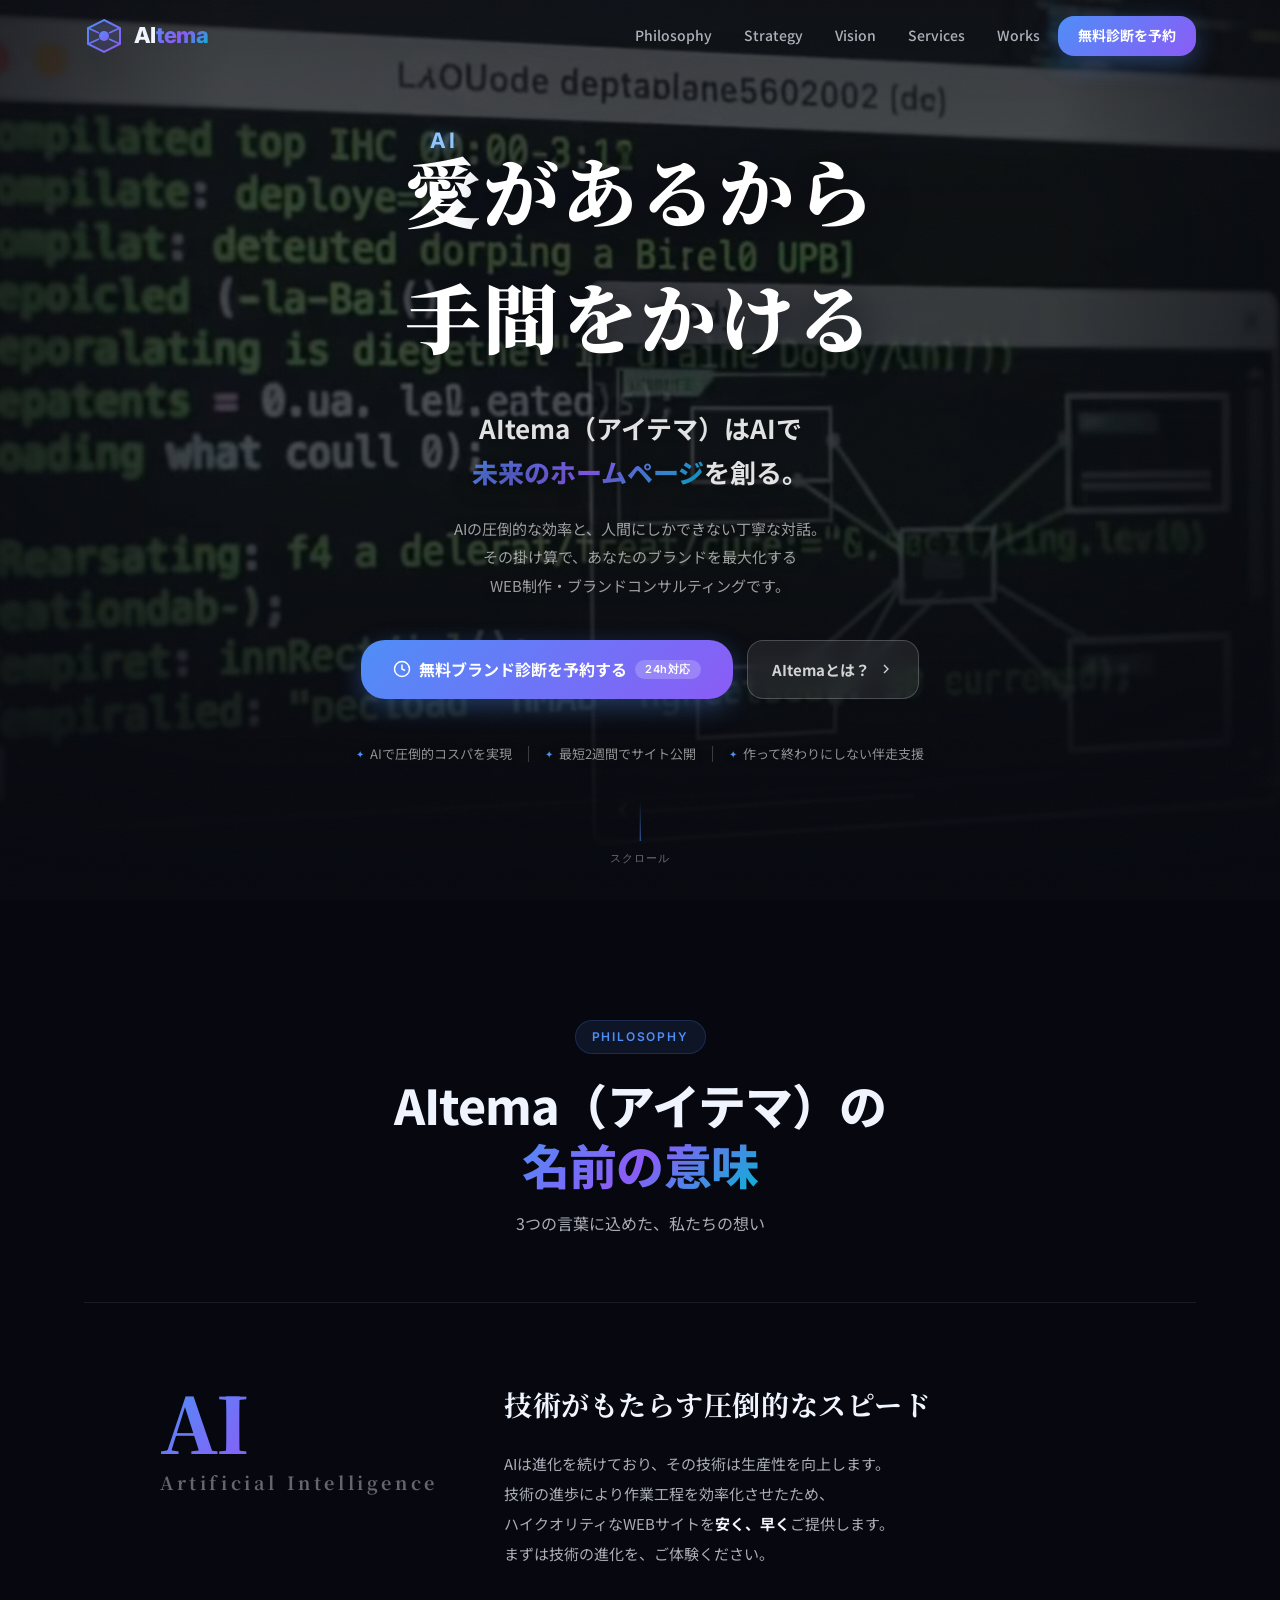
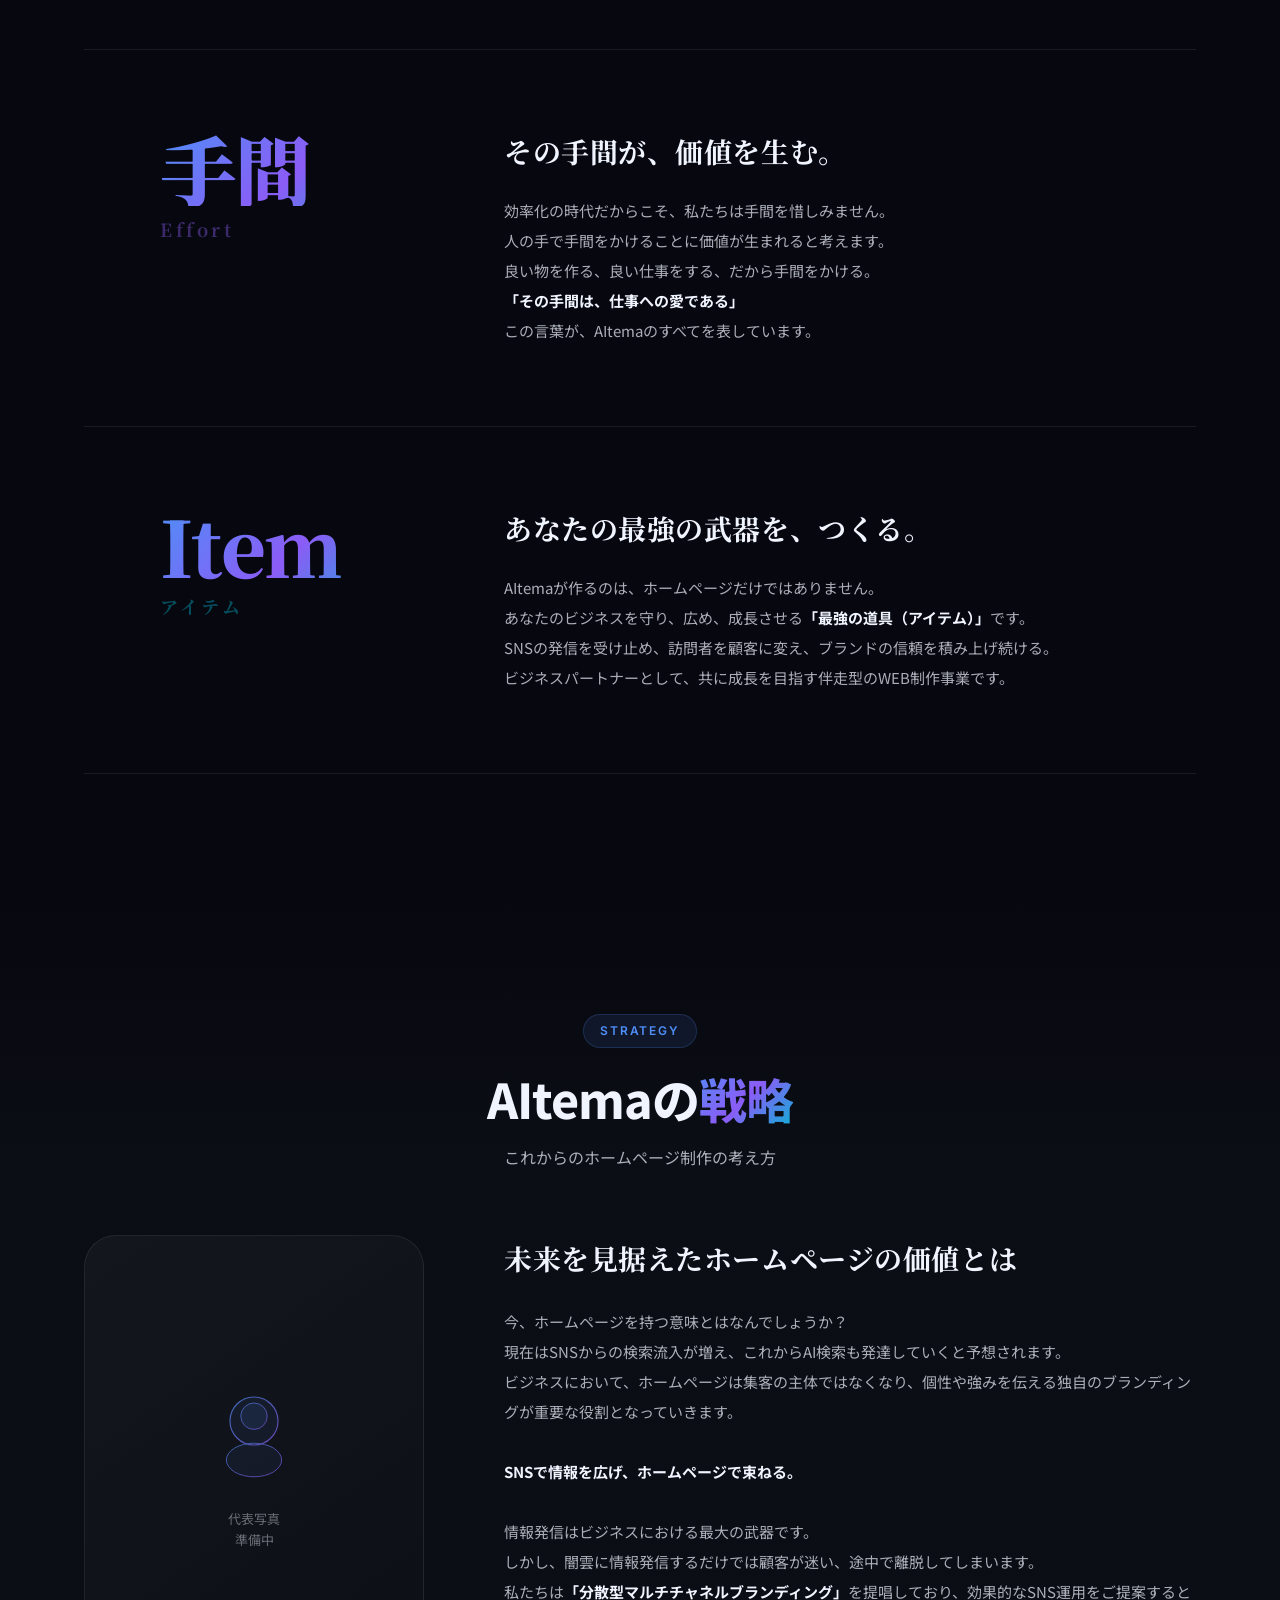
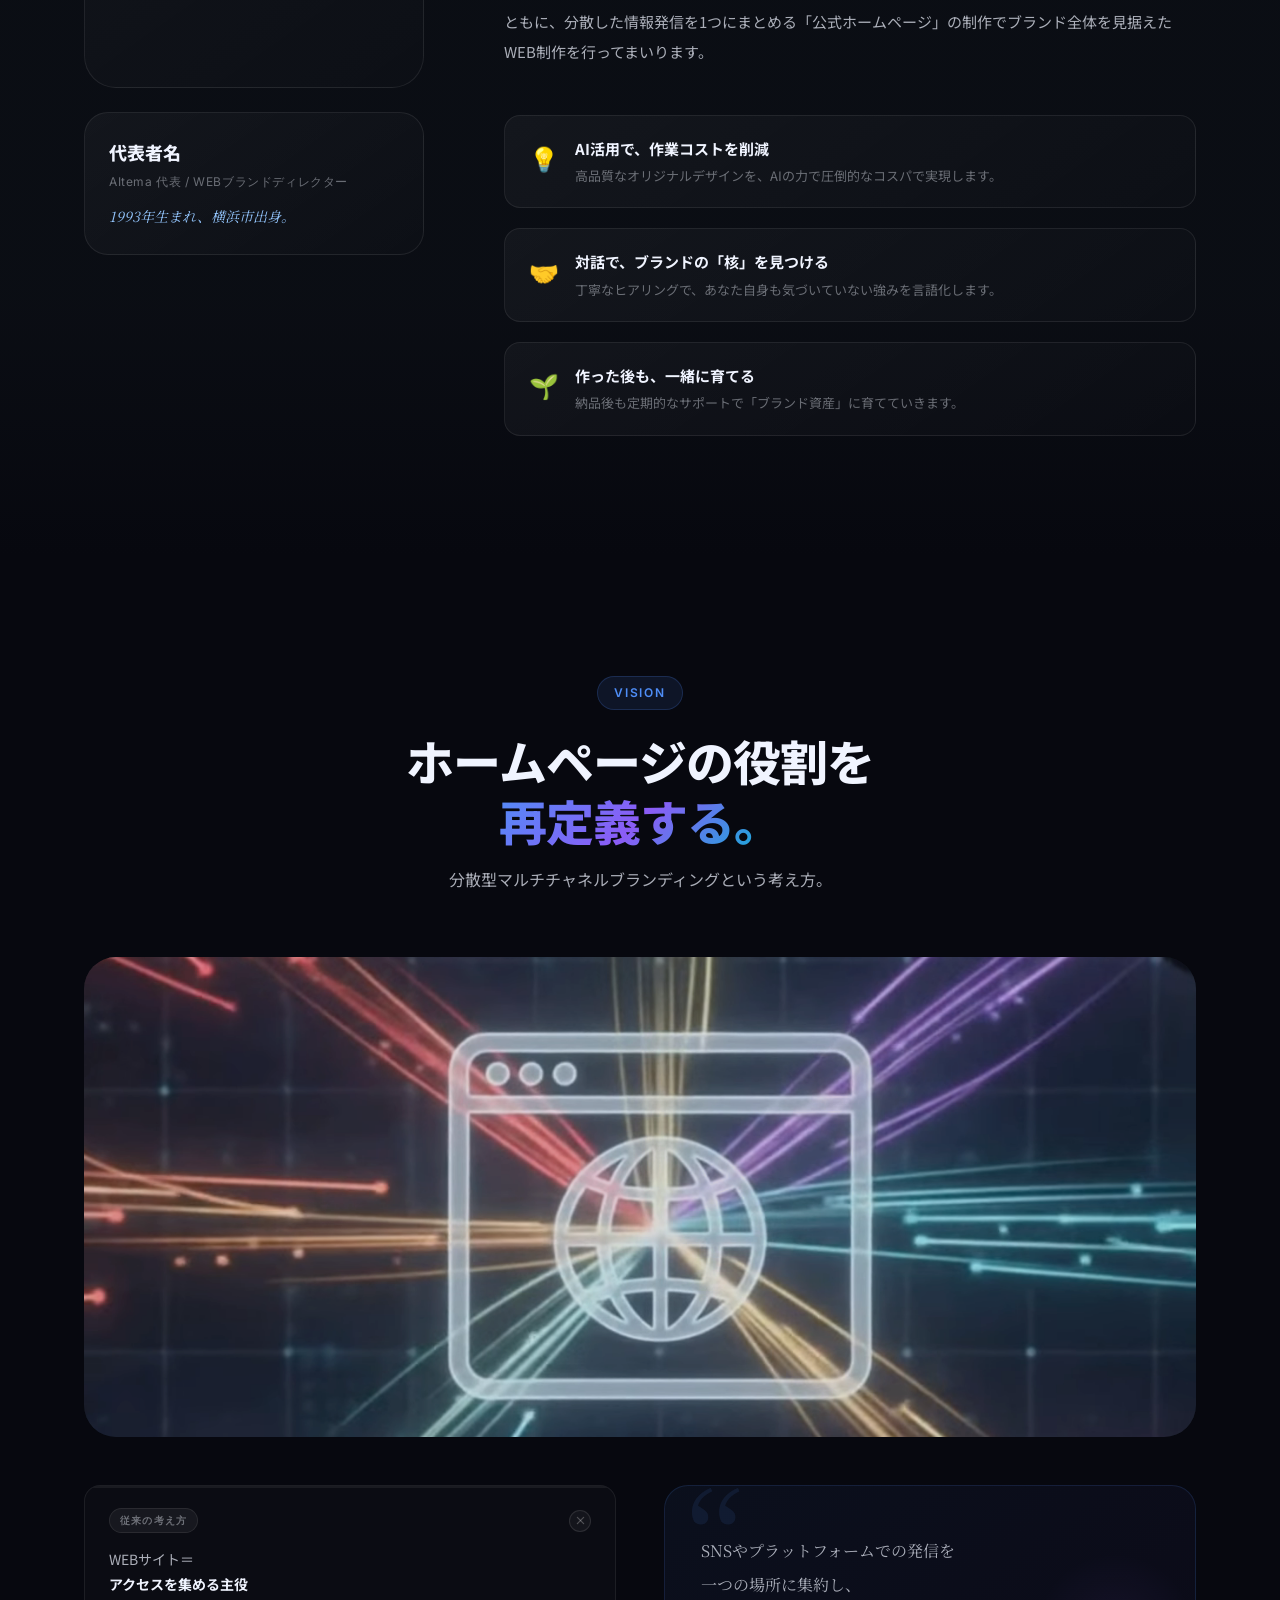
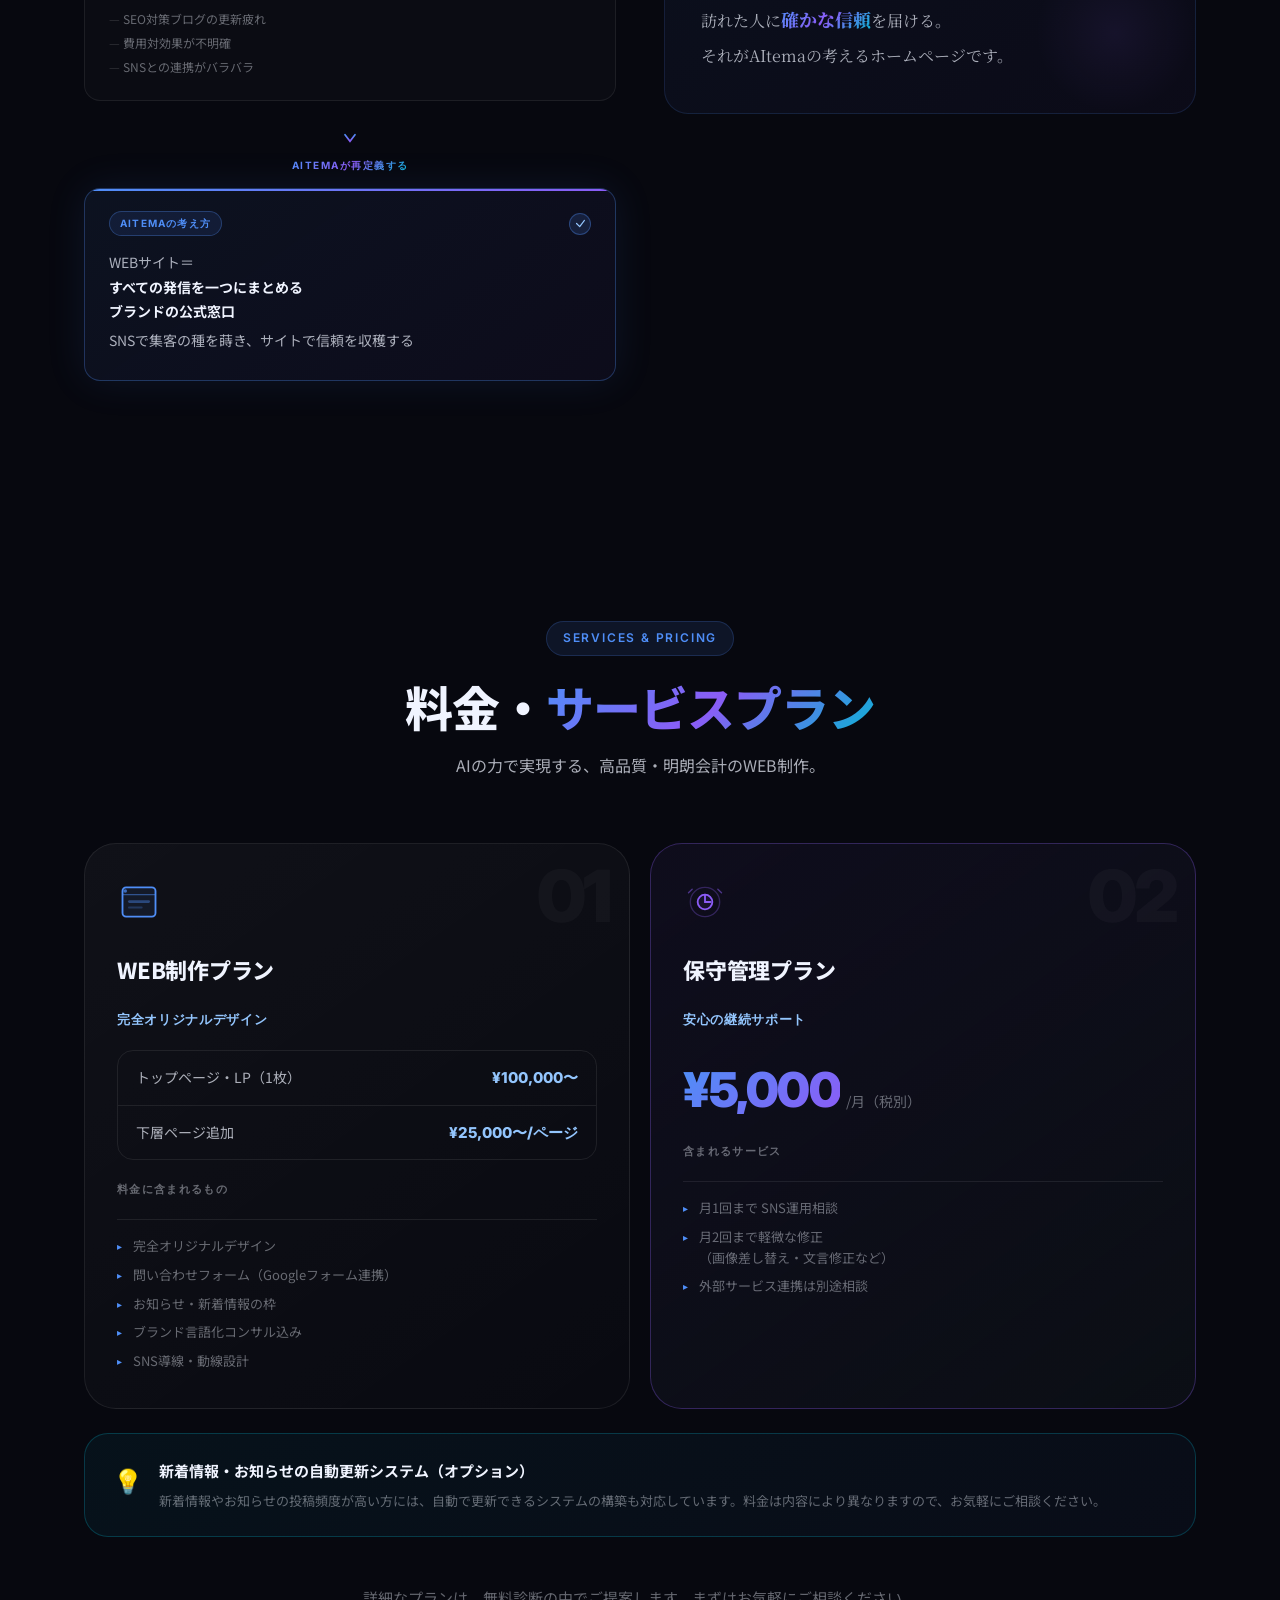
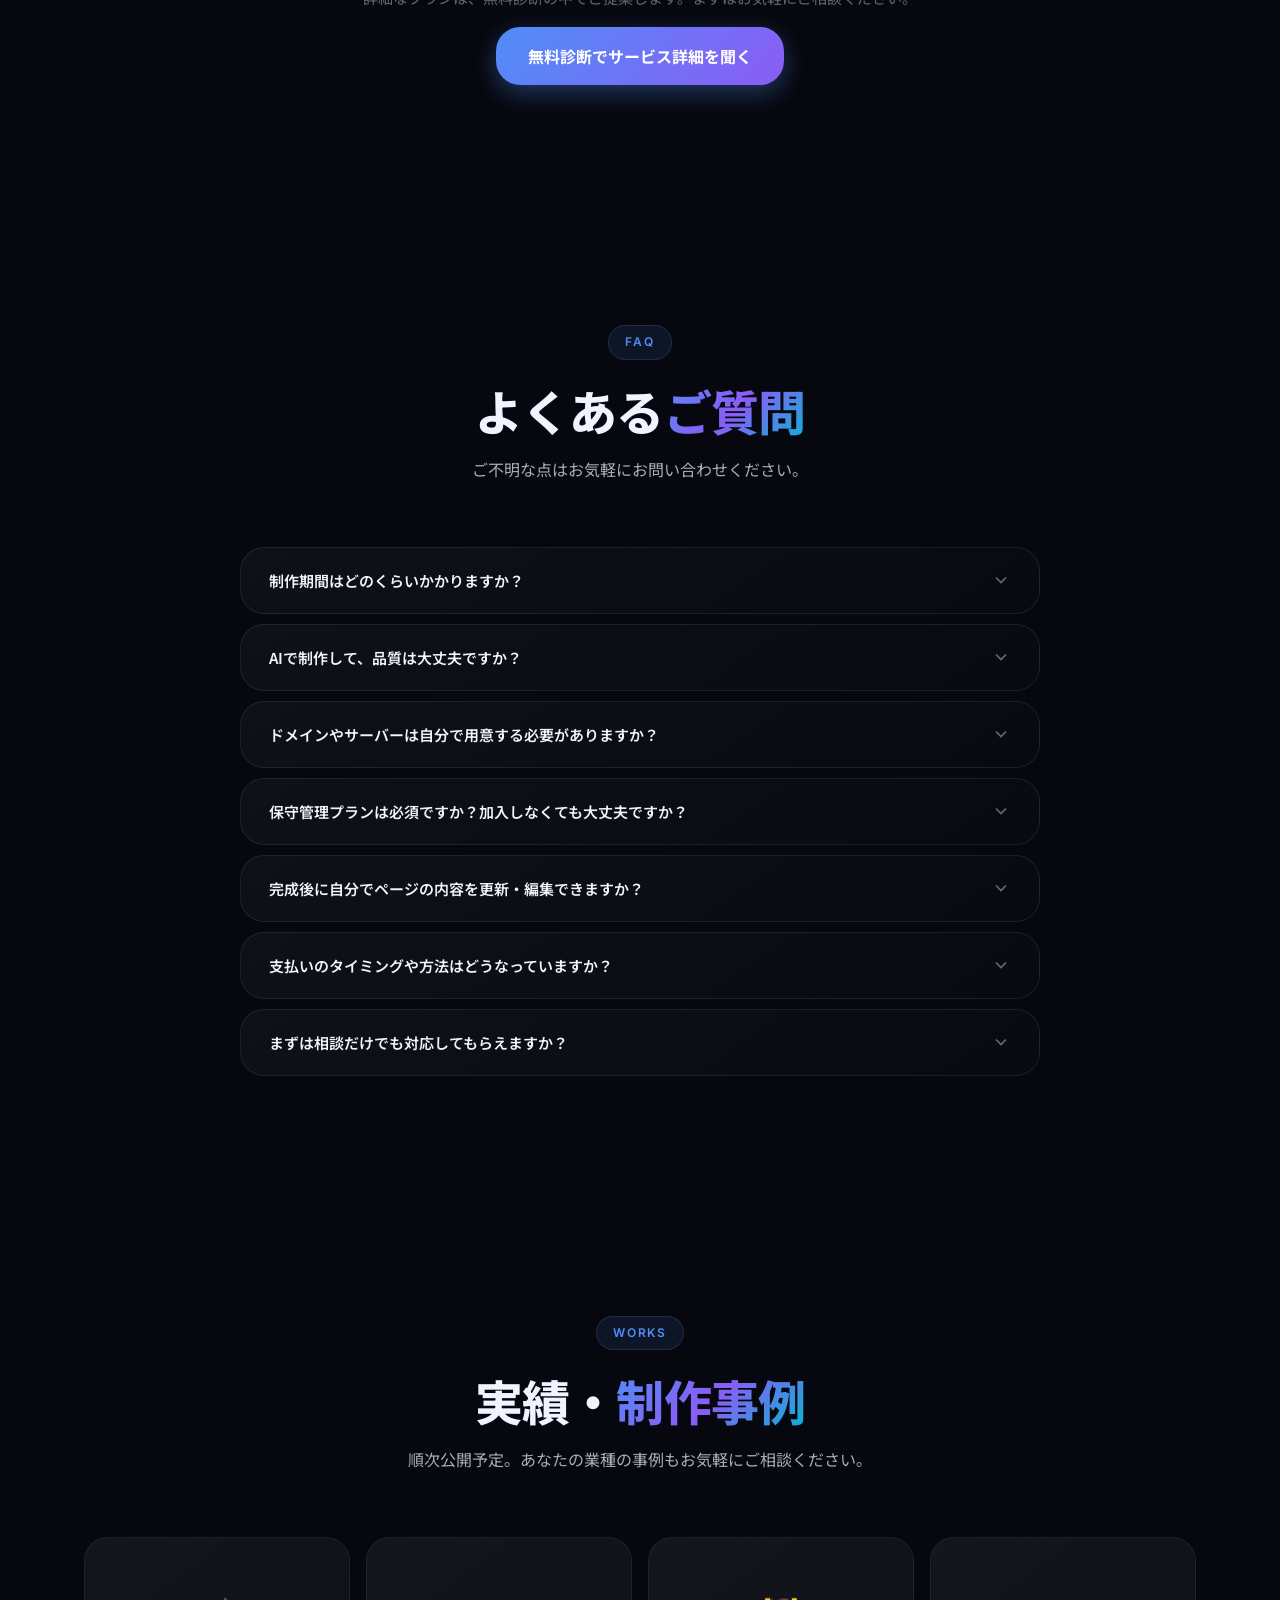
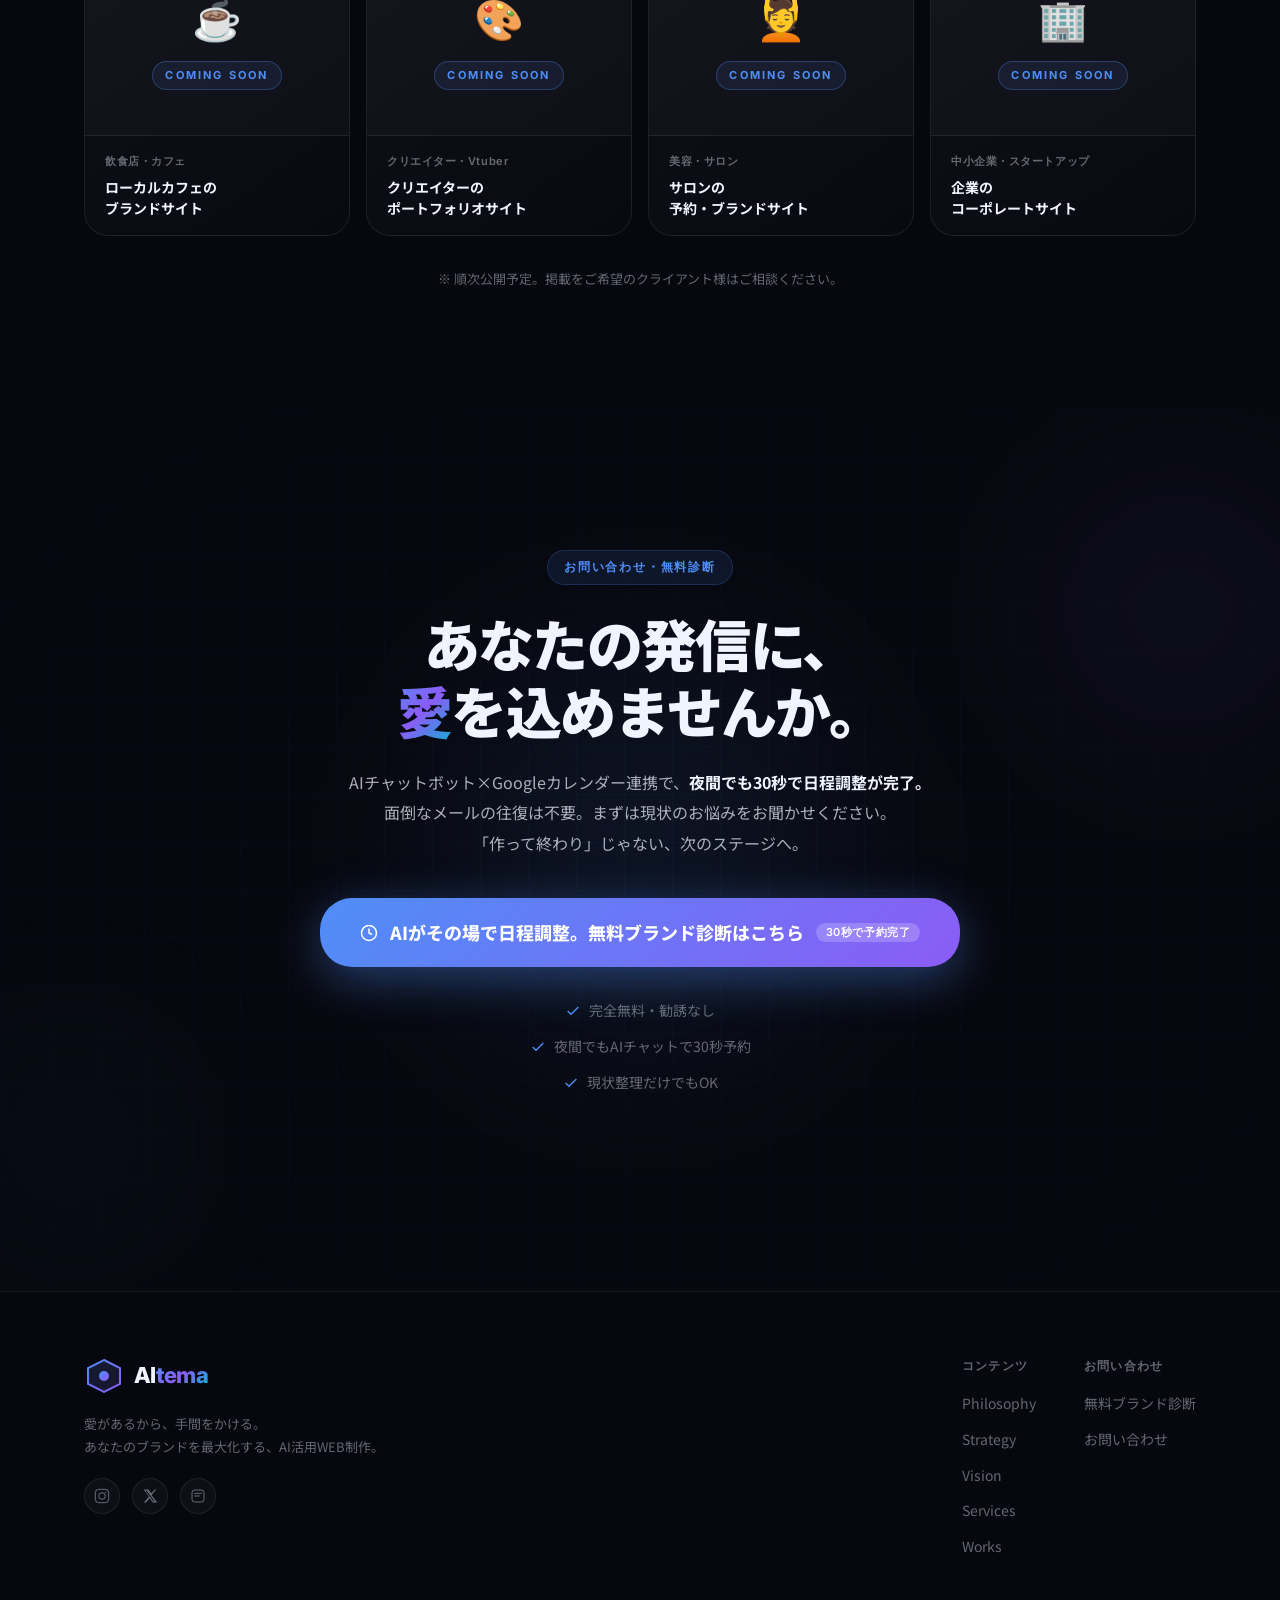
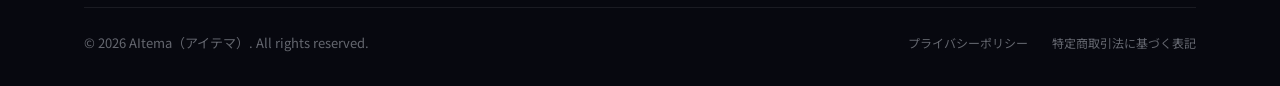
==== commit 23bca100: "テキストの改行を追加して、モバイル表示時の可読性を向上" ====
--- a/index.html
+++ b/index.html
@@ -77,7 +77,7 @@
       </h1>
       <p class="hero-subtitle" id="hero-subtitle">AItema（アイテマ）はAIで<br><span class="hero-highlight">未来のホームページ</span>を創る。</p>
       <p class="hero-desc" id="hero-desc">
-        AIの圧倒的な効率と、人間にしかできない丁寧な対話。<br>
+        AIの圧倒的な効率と、<br class="sp-only">人間にしかできない丁寧な対話。<br>
         その掛け算で、あなたのブランドを最大化する<br>
         WEB制作・ブランドコンサルティングです。
       </p>
@@ -126,9 +126,9 @@
             <div class="philosophy-body">
               <h3 class="philosophy-title">技術がもたらす圧倒的なスピード</h3>
               <p class="philosophy-text">
-                AIは進化を続けており、その技術は生産性を向上します。<br>
-                技術の進歩により作業工程を大幅に効率化させたため、<br>
-                ハイクオリティなWEBサイトを<strong>安く、早く</strong>ご提供します。<br>
+                AIは進化を続けており、<br class="sp-only">その技術は生産性を向上します。<br>
+                技術の進歩により作業工程を効率化させたため、<br>
+                ハイクオリティなWEBサイトを<br class="sp-only"><strong>安く、早く</strong>ご提供します。<br>
                 まずは技術の進化を、ご体験ください。
               </p>
             </div>
@@ -144,9 +144,9 @@
             <div class="philosophy-body">
               <h3 class="philosophy-title">その手間が、価値を生む。</h3>
               <p class="philosophy-text">
-                効率化の時代だからこそ、私たちは手間を惜しみません。<br>
-                人の手で手間をかけることに価値が生まれると考えます。<br>
-                良い物を作る、良い仕事をする、だから手間をかける。<br>
+                効率化の時代だからこそ、<br class="sp-only">私たちは手間を惜しみません。<br>
+                人の手で手間をかけることに<br class="sp-only">価値が生まれると考えます。<br>
+                良い物を作る、良い仕事をする、<br class="sp-only">だから手間をかける。<br>
                 <strong>「その手間は、仕事への愛である」</strong><br>
                 この言葉が、AItemaのすべてを表しています。
               </p>
@@ -163,10 +163,10 @@
             <div class="philosophy-body">
               <h3 class="philosophy-title">あなたの最強の武器を、つくる。</h3>
               <p class="philosophy-text">
-                AItemaが作るのは、ホームページだけではありません。<br>
+                AItemaが作るのは、<br class="sp-only">ホームページだけではありません。<br>
                 あなたのビジネスを守り、広め、成長させる<strong>「最強の道具（アイテム）」</strong>です。<br>
                 SNSの発信を受け止め、訪問者を顧客に変え、ブランドの信頼を積み上げ続ける。<br>
-                ビジネスパートナーとして、共に成長を目指す伴走型のWEB制作事業です。
+                ビジネスパートナーとして、<br class="sp-only">共に成長を目指す伴走型のWEB制作事業です。
               </p>
             </div>
           </div>
@@ -254,7 +254,7 @@
       <div class="section-header">
         <div class="section-eyebrow">Vision</div>
         <h2 class="section-title">ホームページの役割を<br><span class="text-gradient">再定義する。</span></h2>
-        <p class="section-desc">分散型マルチチャネルブランディングという考え方。</p>
+        <p class="section-desc">分散型マルチチャネルブランディング<br class="sp-only">という考え方。</p>
       </div>
 
       <div class="vision-content" data-reveal>
@@ -302,7 +302,7 @@
             </div>
           </div>
           <blockquote class="vision-quote">
-            <p>SNSやプラットフォームでの発信を<br>一つの場所に集約し、<br>訪れた人に<em>確かな信頼</em>を届ける。<br>それがAItemaの考えるホームページです。</p>
+            <p>SNSやプラットフォームでの発信を<br>一つの場所に集約し、<br>訪れた人に<em>確かな信頼</em>を届ける。<br>それがAItemaの<br class="sp-only">考えるホームページです。</p>
           </blockquote>
         </div>
       </div>
@@ -384,7 +384,7 @@
       </div>
 
       <div class="services-cta" data-reveal>
-        <p class="services-cta-text">詳細なプランは、無料診断の中でご提案します。まずはお気軽にご相談ください。</p>
+        <p class="services-cta-text">詳細なプランは、無料診断の中でご提案します。<br class="sp-only">まずはお気軽にご相談ください。</p>
         <a href="#cta-final" class="btn btn-primary btn-hero">無料診断でサービス詳細を聞く</a>
       </div>
     </div>
@@ -423,7 +423,7 @@
 
         <div class="faq-item" data-reveal>
           <button class="faq-question" aria-expanded="false">
-            ドメインやサーバーは自分で用意する必要がありますか？
+            ドメインやサーバーは<br class="sp-only">自分で用意する必要がありますか？
             <svg class="faq-icon" viewBox="0 0 24 24" fill="none" stroke="currentColor" stroke-width="2"><polyline points="6 9 12 15 18 9"/></svg>
           </button>
           <div class="faq-answer">
@@ -433,7 +433,7 @@
 
         <div class="faq-item" data-reveal>
           <button class="faq-question" aria-expanded="false">
-            保守管理プランは必須ですか？加入しなくても大丈夫ですか？
+            保守管理プランは必須ですか？<br class="sp-only">加入しなくても大丈夫ですか？
             <svg class="faq-icon" viewBox="0 0 24 24" fill="none" stroke="currentColor" stroke-width="2"><polyline points="6 9 12 15 18 9"/></svg>
           </button>
           <div class="faq-answer">
@@ -443,7 +443,7 @@
 
         <div class="faq-item" data-reveal>
           <button class="faq-question" aria-expanded="false">
-            完成後に自分でページの内容を更新・編集できますか？
+            完成後に自分で<br class="sp-only">ページの内容を更新・編集できますか？
             <svg class="faq-icon" viewBox="0 0 24 24" fill="none" stroke="currentColor" stroke-width="2"><polyline points="6 9 12 15 18 9"/></svg>
           </button>
           <div class="faq-answer">
@@ -453,7 +453,7 @@
 
         <div class="faq-item" data-reveal>
           <button class="faq-question" aria-expanded="false">
-            支払いのタイミングや方法はどうなっていますか？
+            支払いのタイミングや<br class="sp-only">方法はどうなっていますか？
             <svg class="faq-icon" viewBox="0 0 24 24" fill="none" stroke="currentColor" stroke-width="2"><polyline points="6 9 12 15 18 9"/></svg>
           </button>
           <div class="faq-answer">
@@ -463,7 +463,7 @@
 
         <div class="faq-item" data-reveal>
           <button class="faq-question" aria-expanded="false">
-            まずは相談だけでも対応してもらえますか？
+            まずは相談だけでも<br class="sp-only">対応してもらえますか？
             <svg class="faq-icon" viewBox="0 0 24 24" fill="none" stroke="currentColor" stroke-width="2"><polyline points="6 9 12 15 18 9"/></svg>
           </button>
           <div class="faq-answer">
@@ -481,7 +481,7 @@
       <div class="section-header">
         <div class="section-eyebrow">Works</div>
         <h2 class="section-title">実績・<span class="text-gradient">制作事例</span></h2>
-        <p class="section-desc">順次公開予定。あなたの業種の事例もお気軽にご相談ください。</p>
+        <p class="section-desc">順次公開予定。<br class="sp-only">あなたの業種の事例もお気軽にご相談ください。</p>
       </div>
 
       <div class="works-grid">
@@ -540,7 +540,7 @@
 
       </div>
 
-      <p class="works-note" data-reveal>※ 順次公開予定。掲載をご希望のクライアント様はご相談ください。</p>
+      <p class="works-note" data-reveal>※ 順次公開予定。<br class="sp-only">掲載をご希望のクライアント様はご相談ください。</p>
     </div>
   </section>
 
@@ -560,7 +560,7 @@
           <span class="text-gradient">愛</span>を込めませんか。
         </h2>
         <p class="cta-desc">
-          AIチャットボット×Googleカレンダー連携で、<strong>夜間でも30秒で日程調整が完了。</strong><br>
+          AIチャットボット×Googleカレンダー連携で、<br class="sp-only"><strong>夜間でも30秒で日程調整が完了。</strong><br>
           面倒なメールの往復は不要。まずは現状のお悩みをお聞かせください。<br>
           「作って終わり」じゃない、次のステージへ。
         </p>
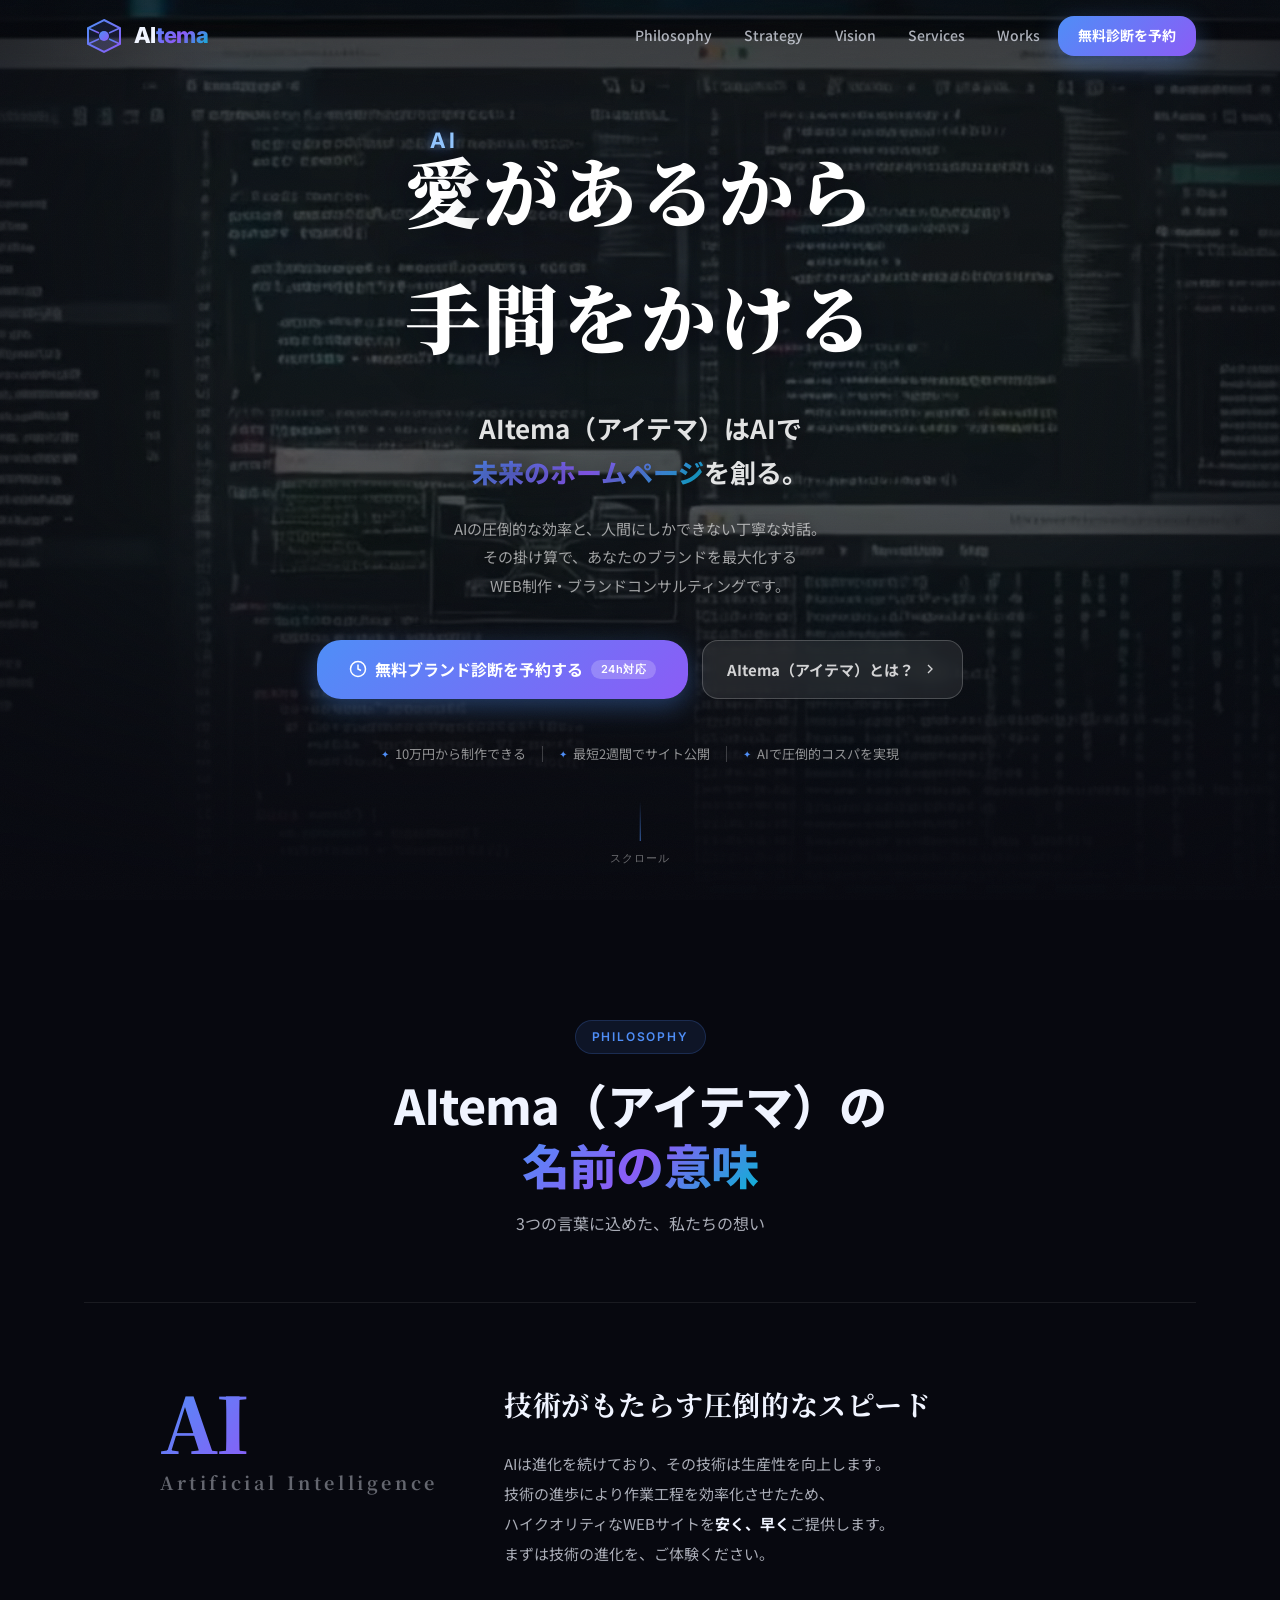
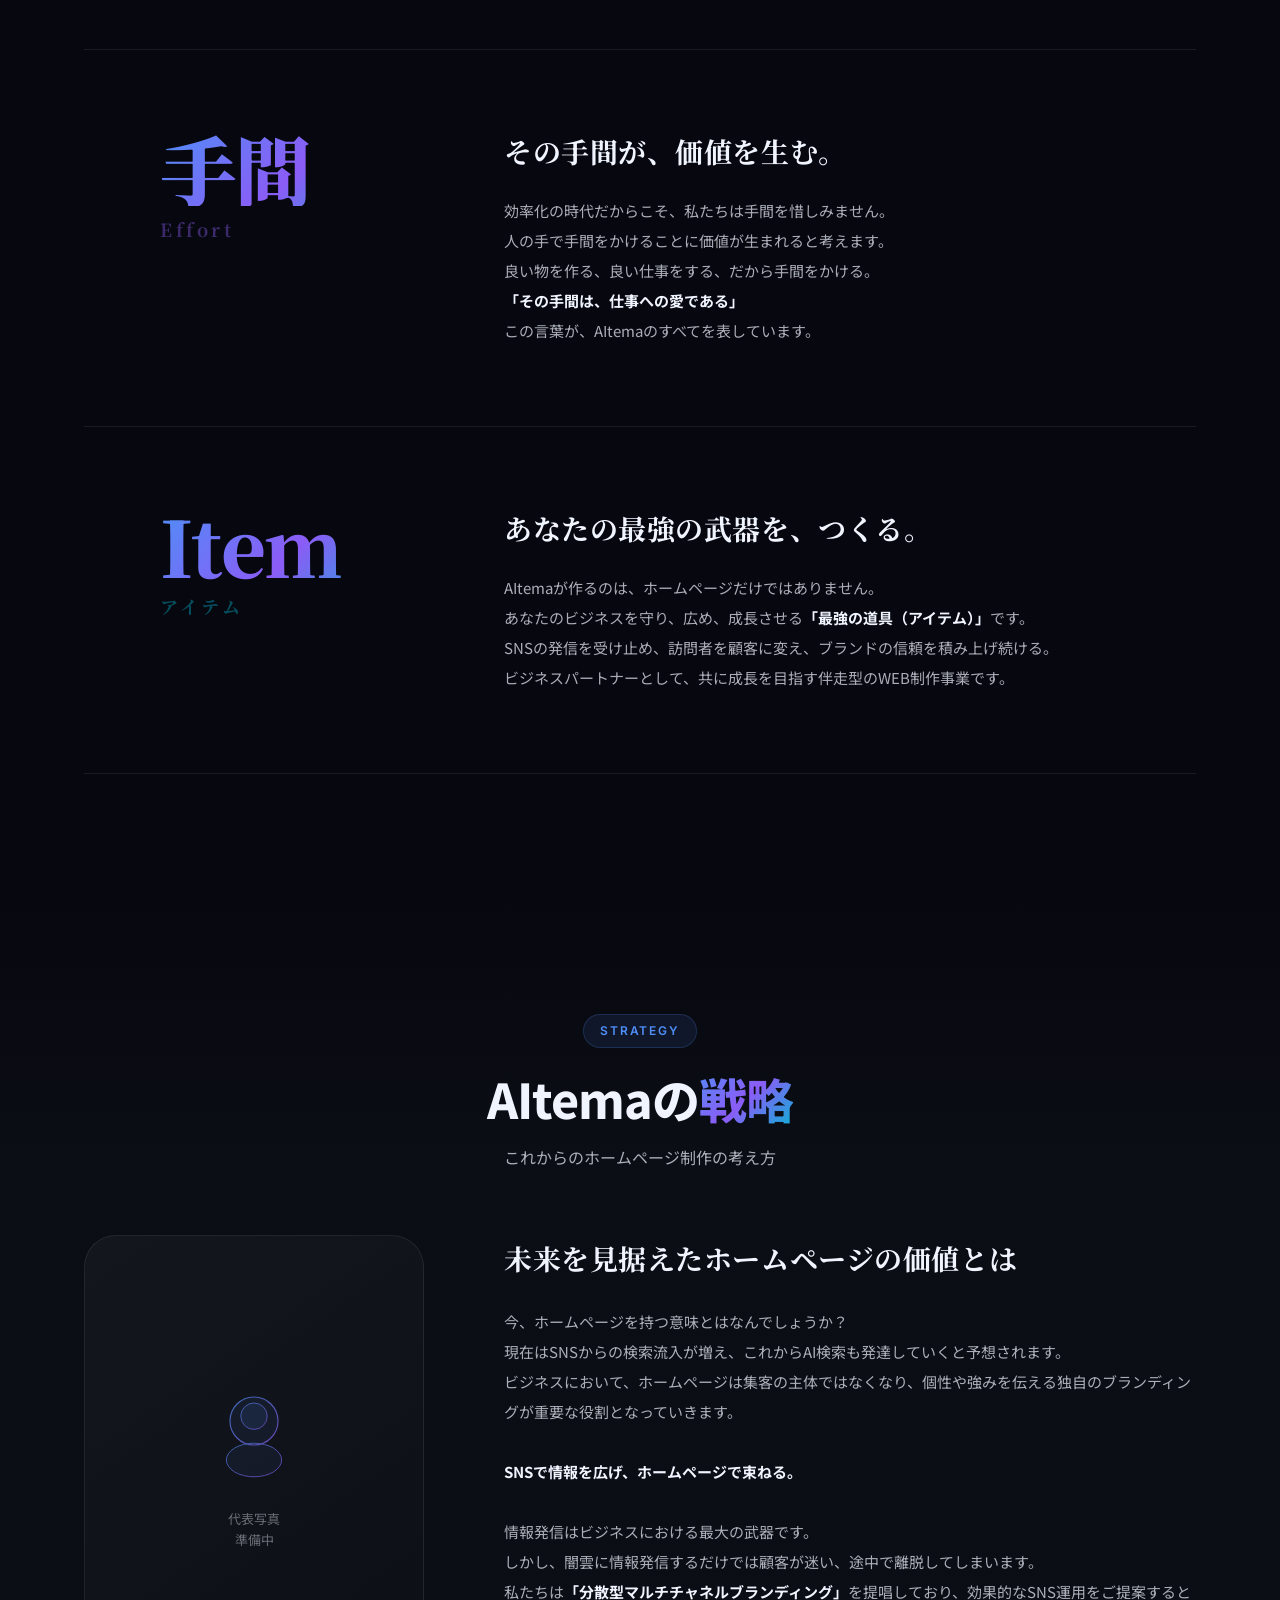
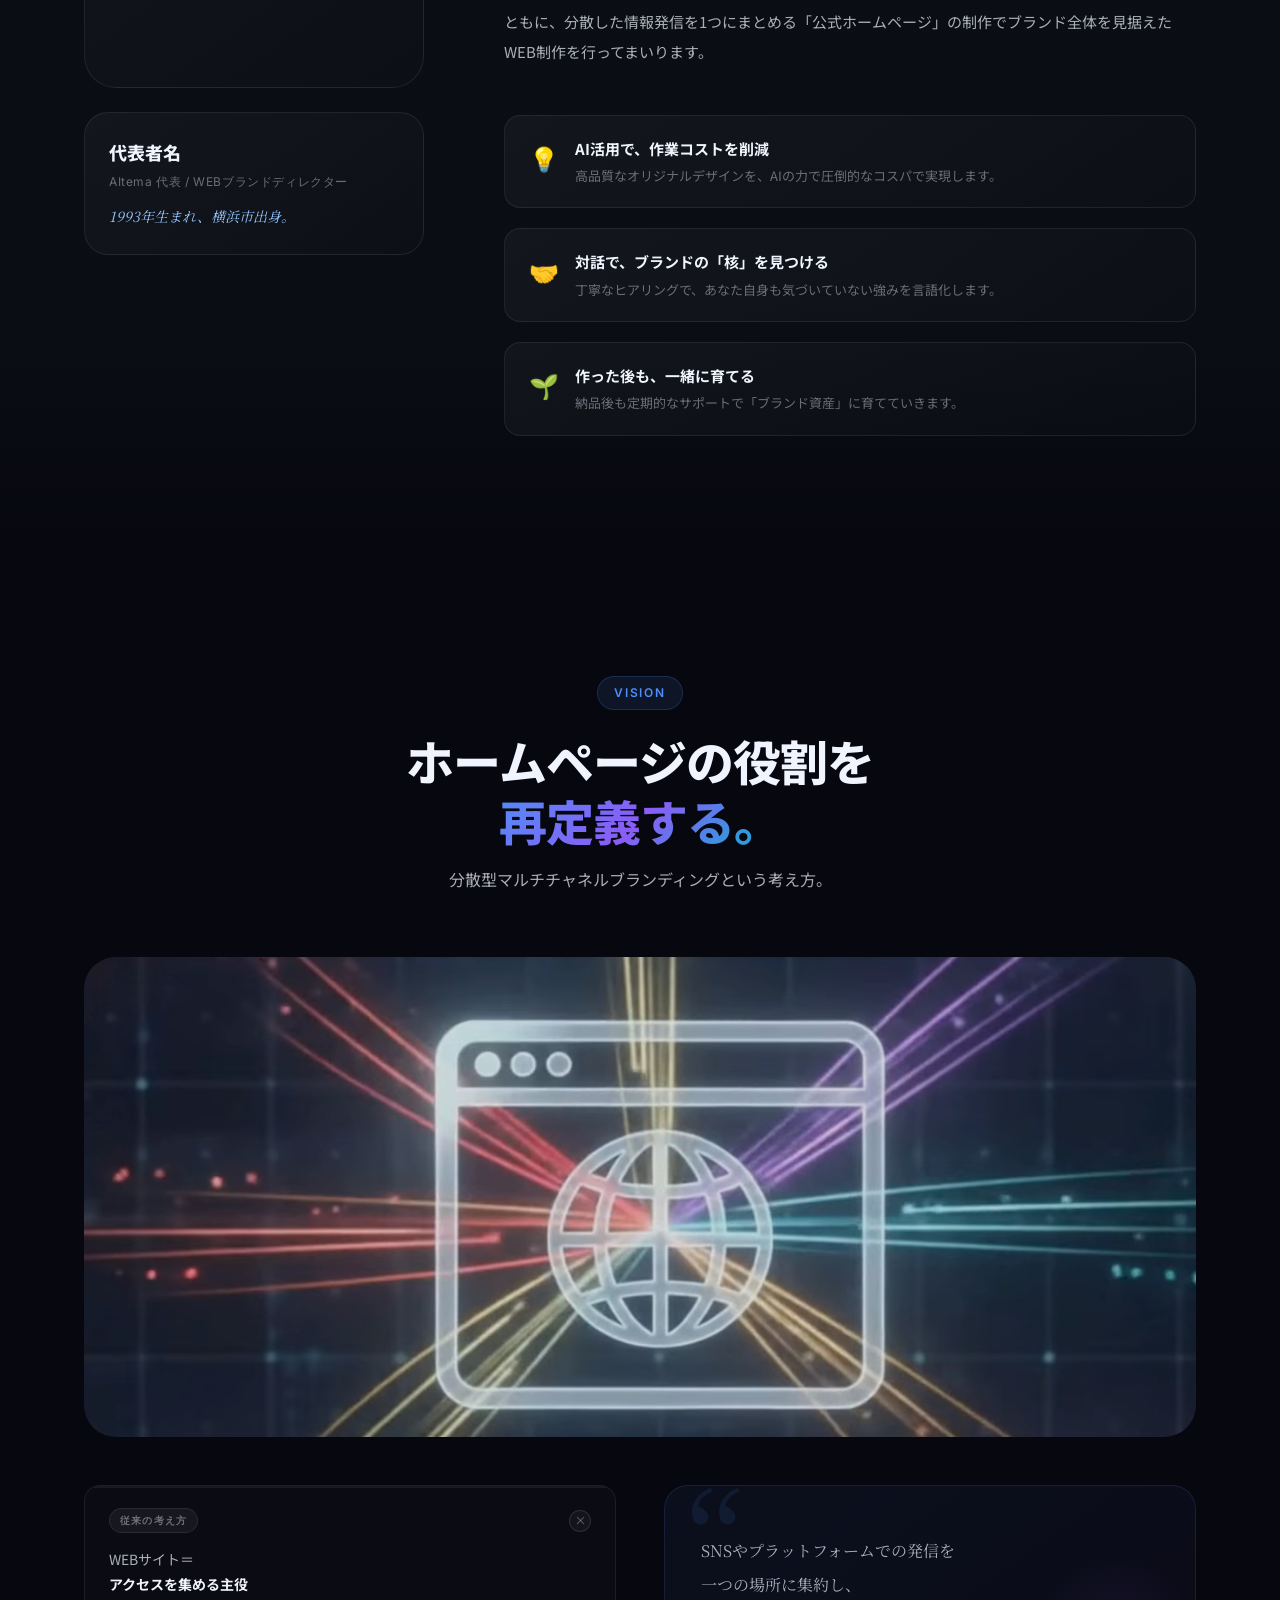
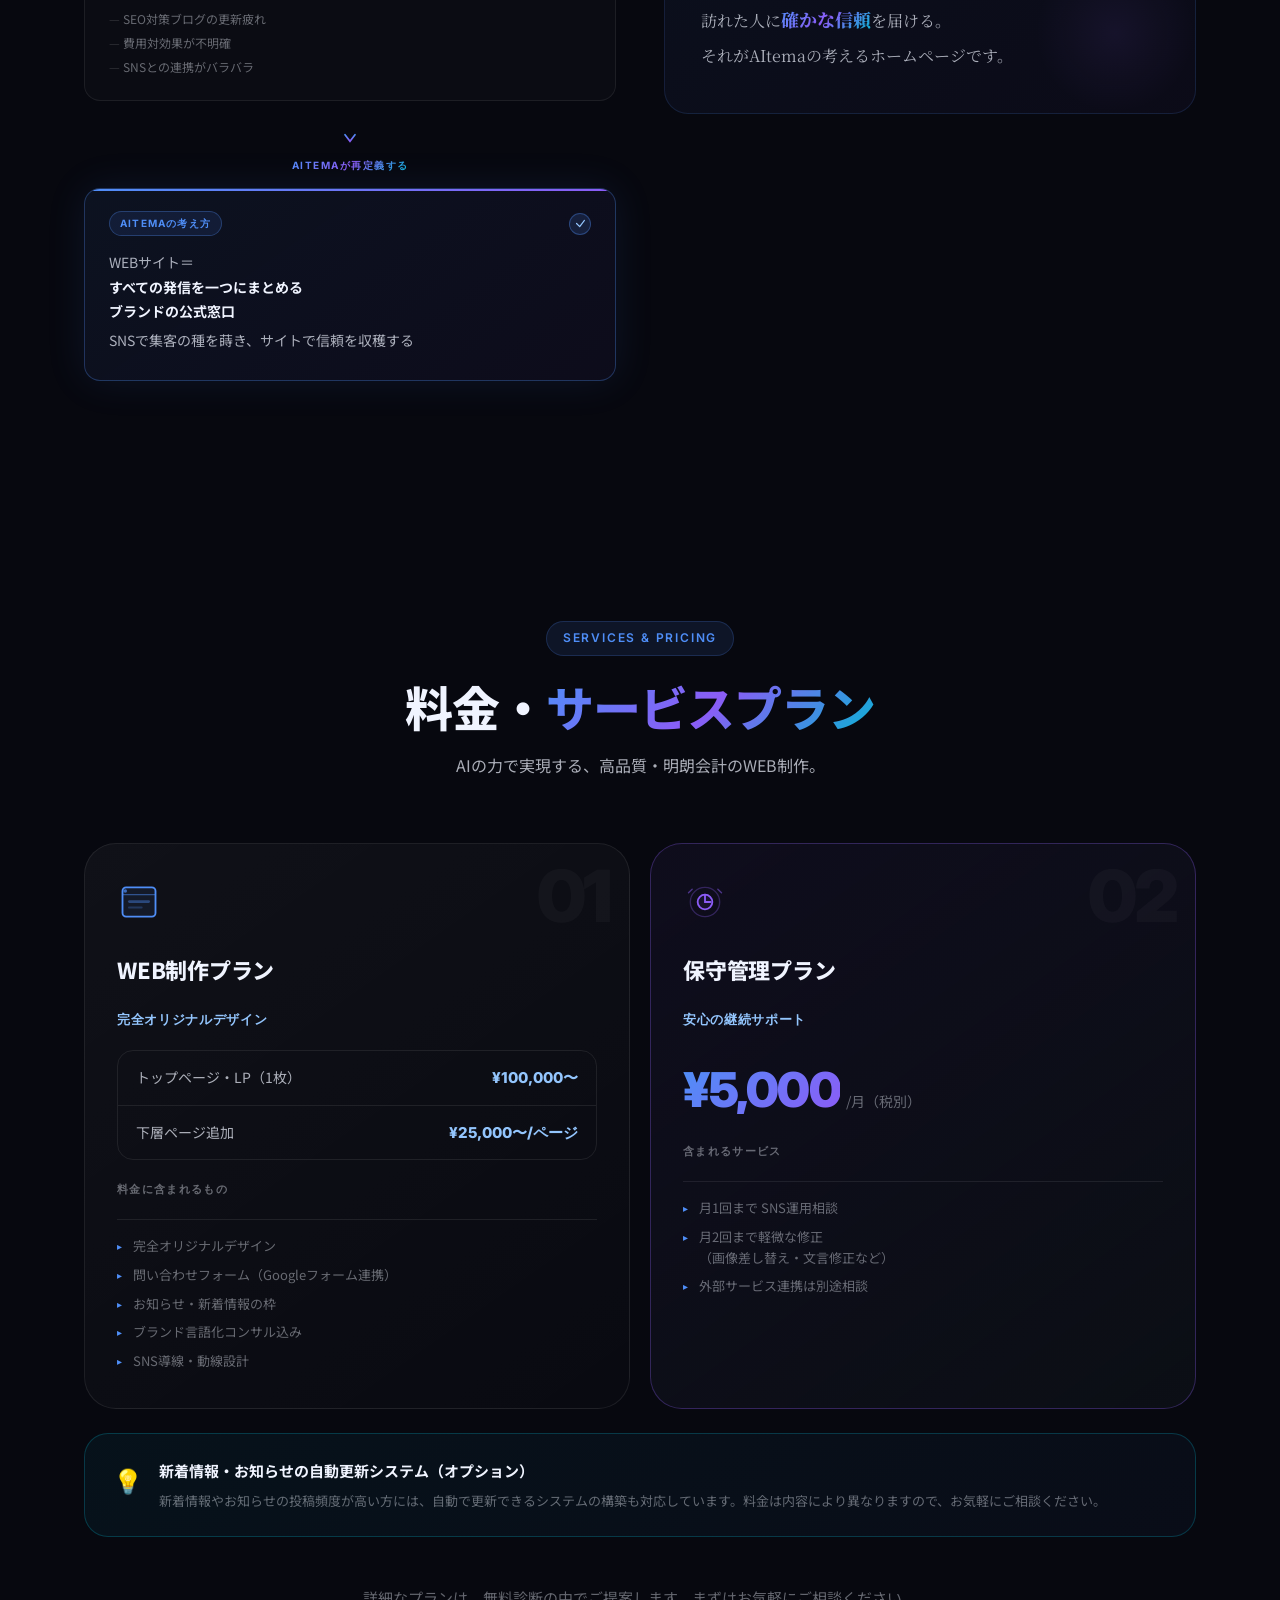
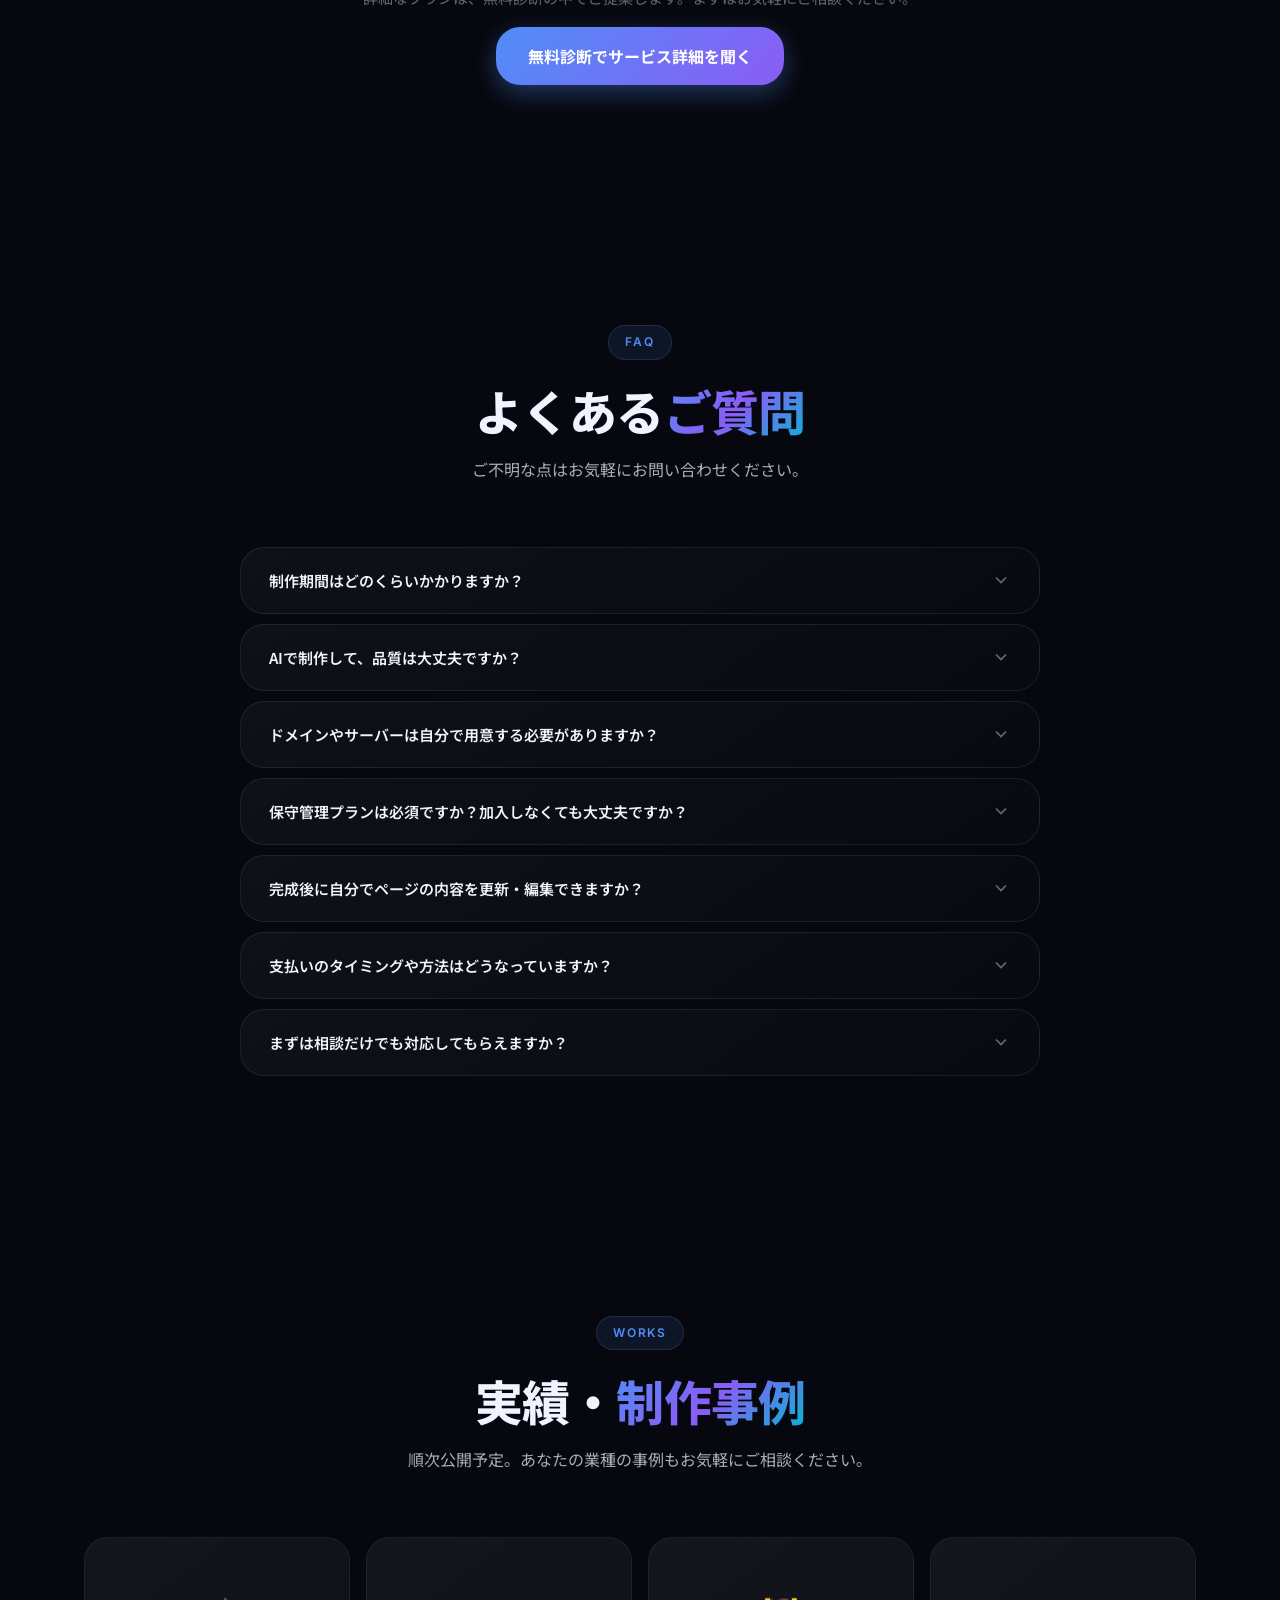
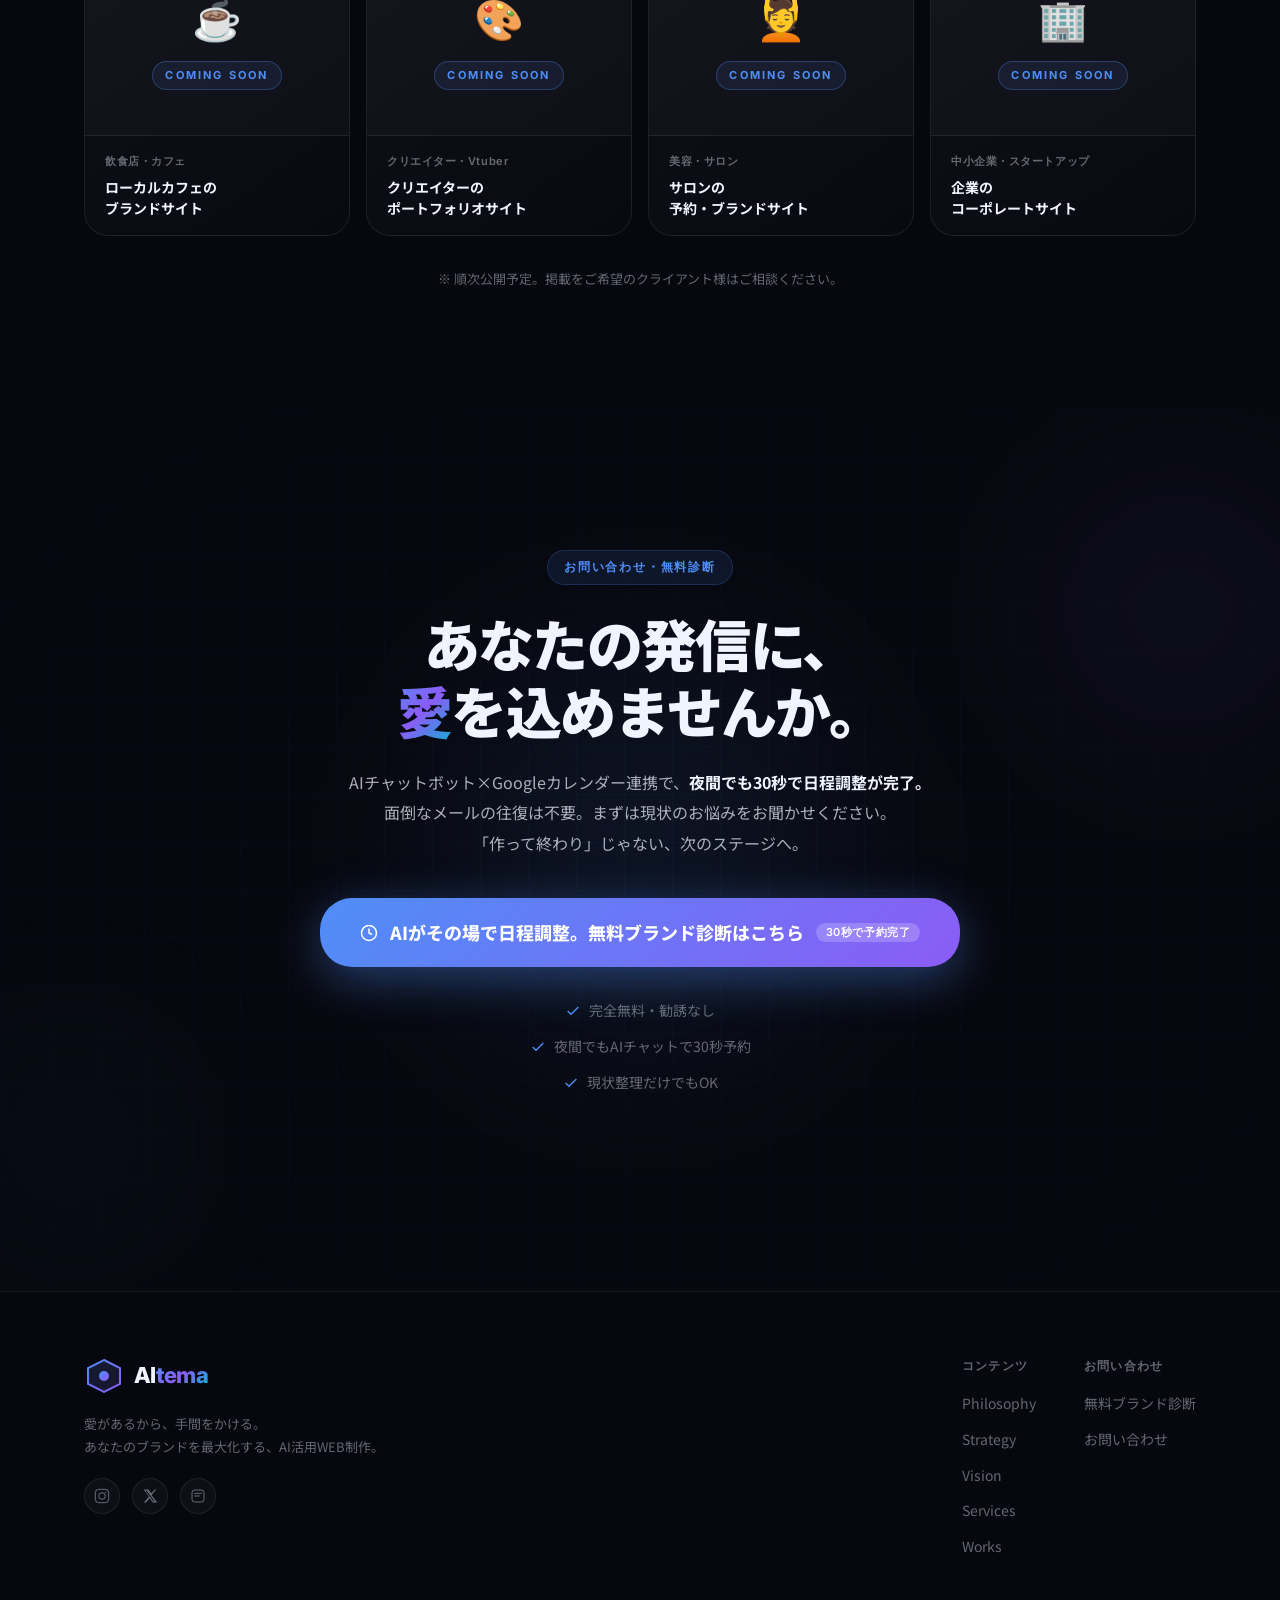
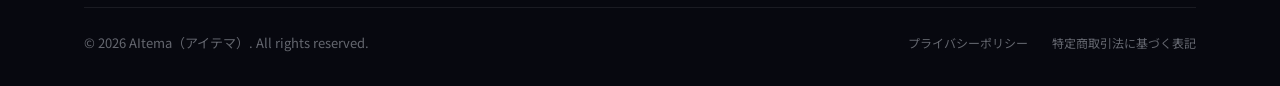
==== commit bd923ed4: "ヒーローセクションのテキストを更新し、AItemaの説明を明確化。ソーシャルプルーフの内容を改善。" ====
--- a/index.html
+++ b/index.html
@@ -88,16 +88,16 @@
           <span class="btn-badge">24h対応</span>
         </a>
         <a href="#philosophy" class="btn btn-ghost-hero">
-          AItemaとは？
+          AItema（アイテマ）とは？
           <svg viewBox="0 0 24 24" fill="none" stroke="currentColor" stroke-width="2" class="btn-arrow"><polyline points="9 18 15 12 9 6"/></svg>
         </a>
       </div>
       <div class="hero-social-proof" id="hero-proof">
-        <div class="proof-item"><span class="proof-icon">✦</span><span>AIで圧倒的コスパを実現</span></div>
+        <div class="proof-item"><span class="proof-icon">✦</span><span>10万円から制作できる</span></div>
         <div class="proof-divider"></div>
         <div class="proof-item"><span class="proof-icon">✦</span><span>最短2週間でサイト公開</span></div>
         <div class="proof-divider"></div>
-        <div class="proof-item"><span class="proof-icon">✦</span><span>作って終わりにしない伴走支援</span></div>
+        <div class="proof-item"><span class="proof-icon">✦</span><span>AIで圧倒的コスパを実現</span></div>
       </div>
     </div>
     <div class="hero-scroll-hint">
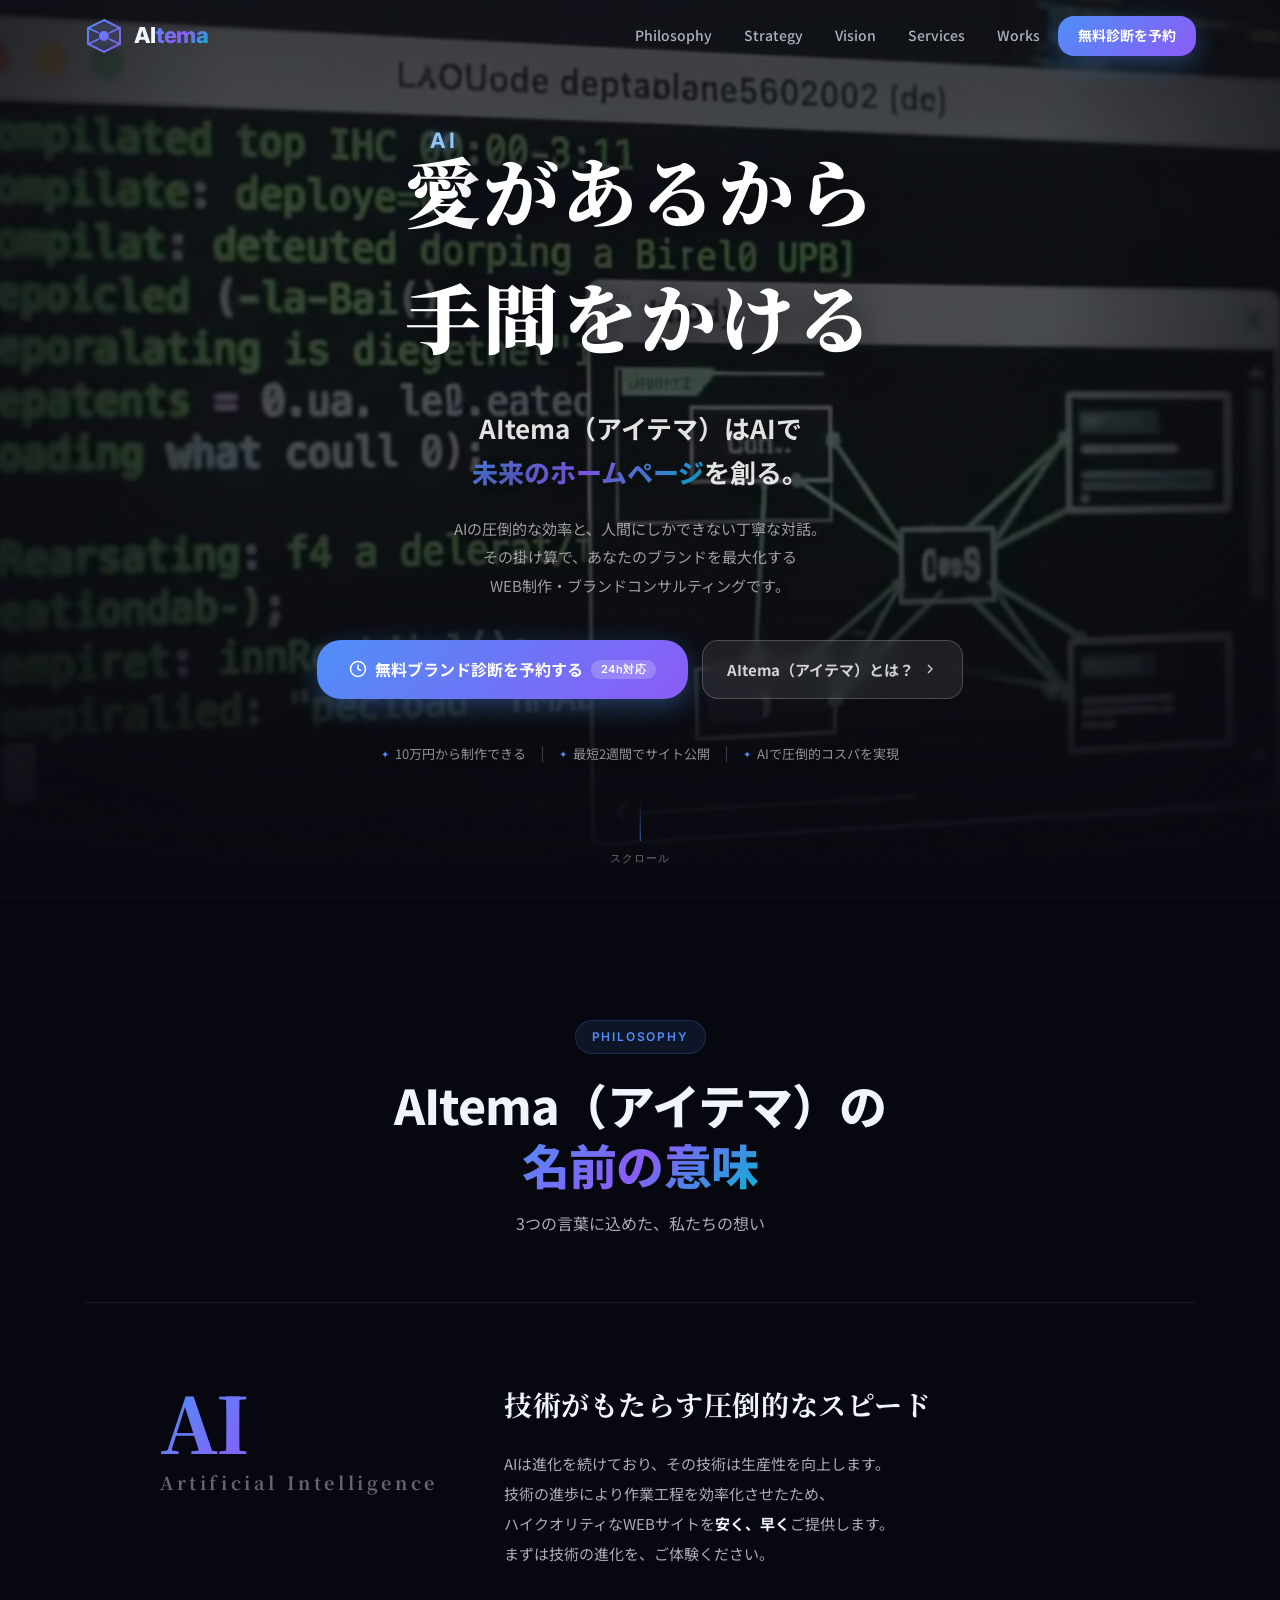
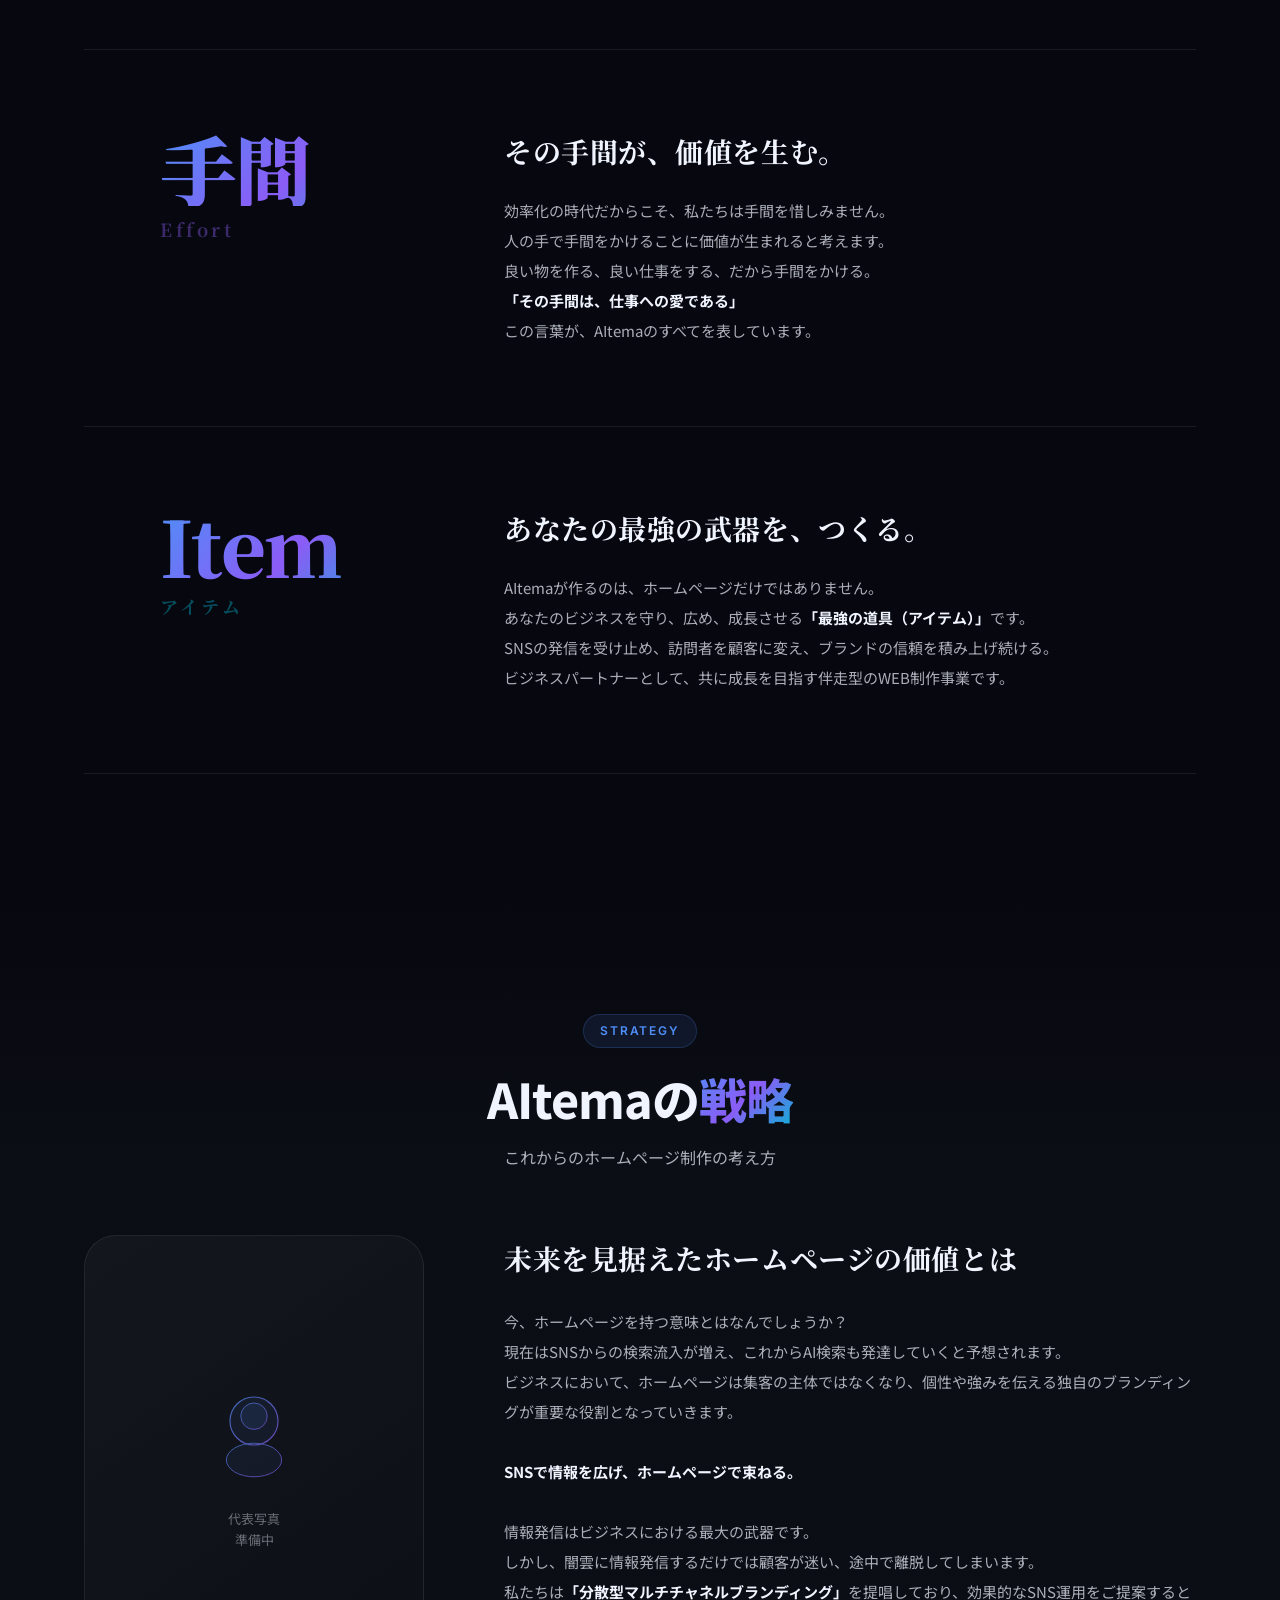
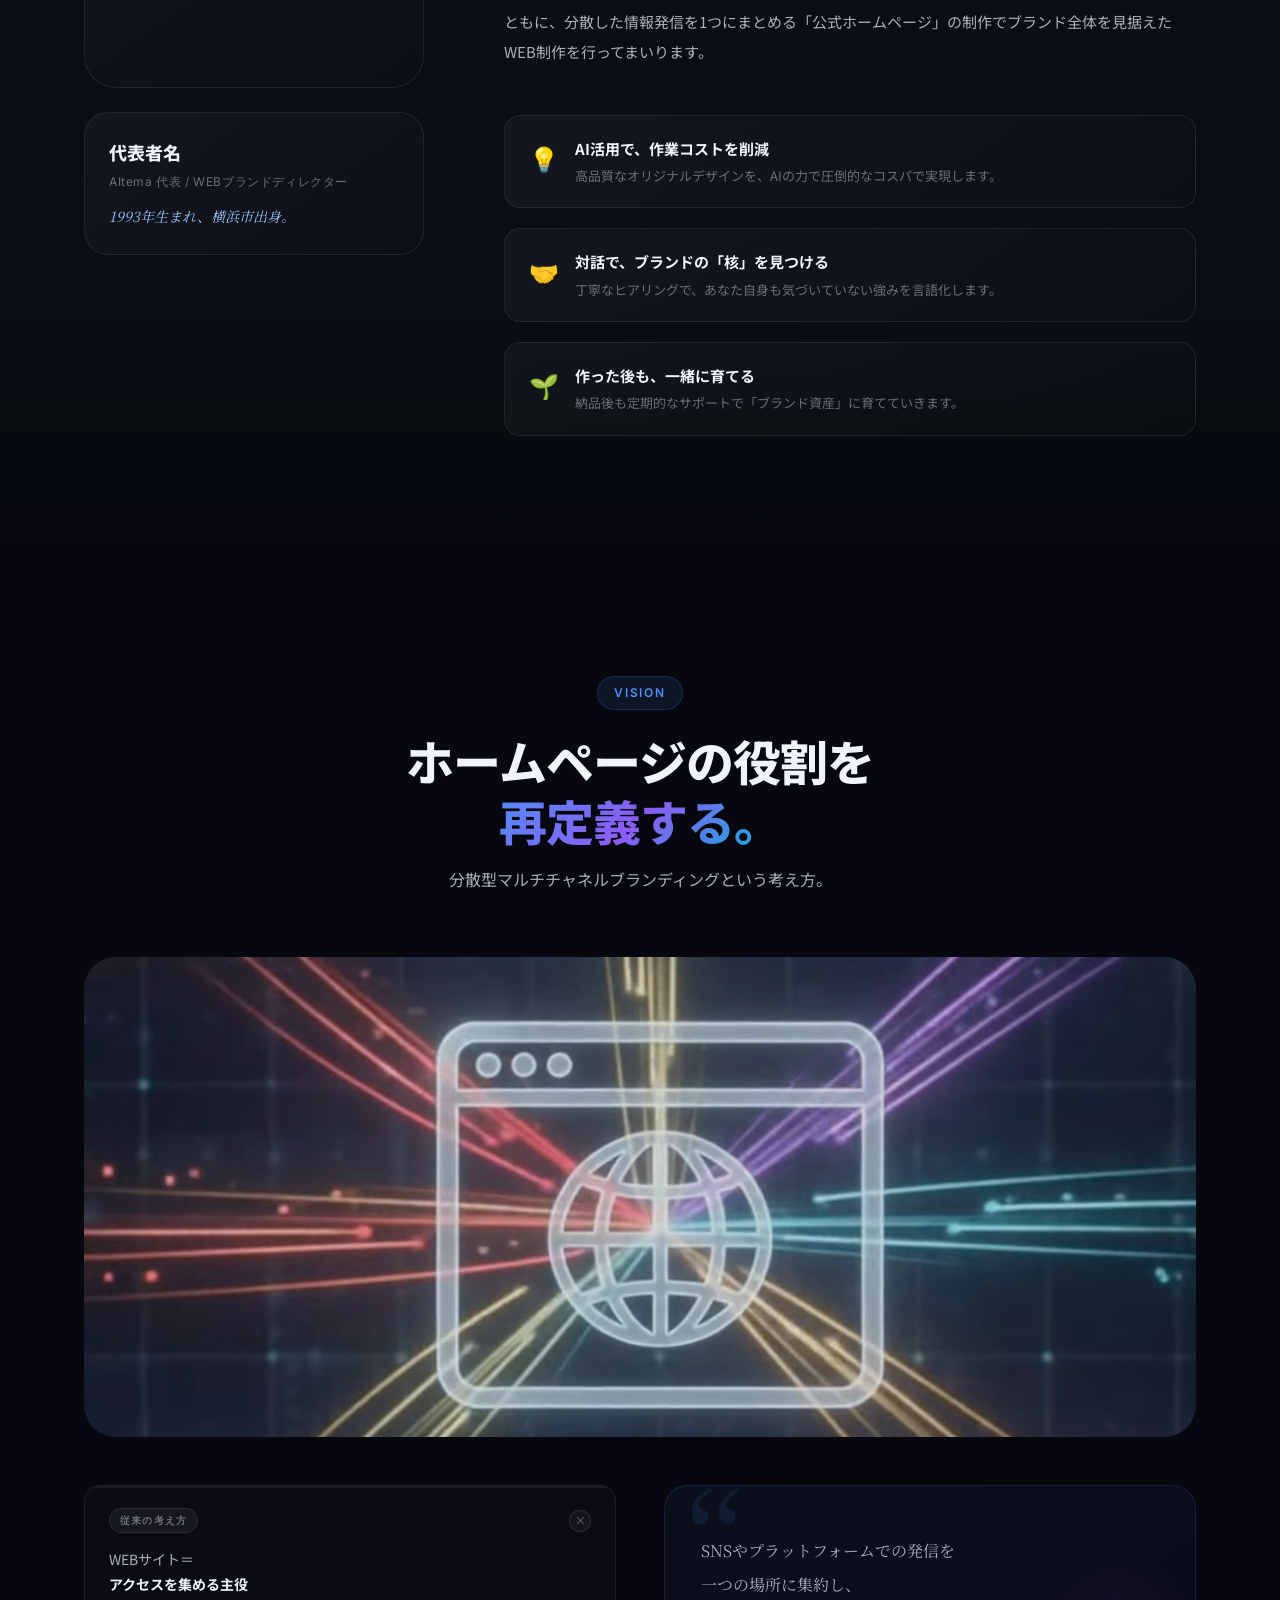
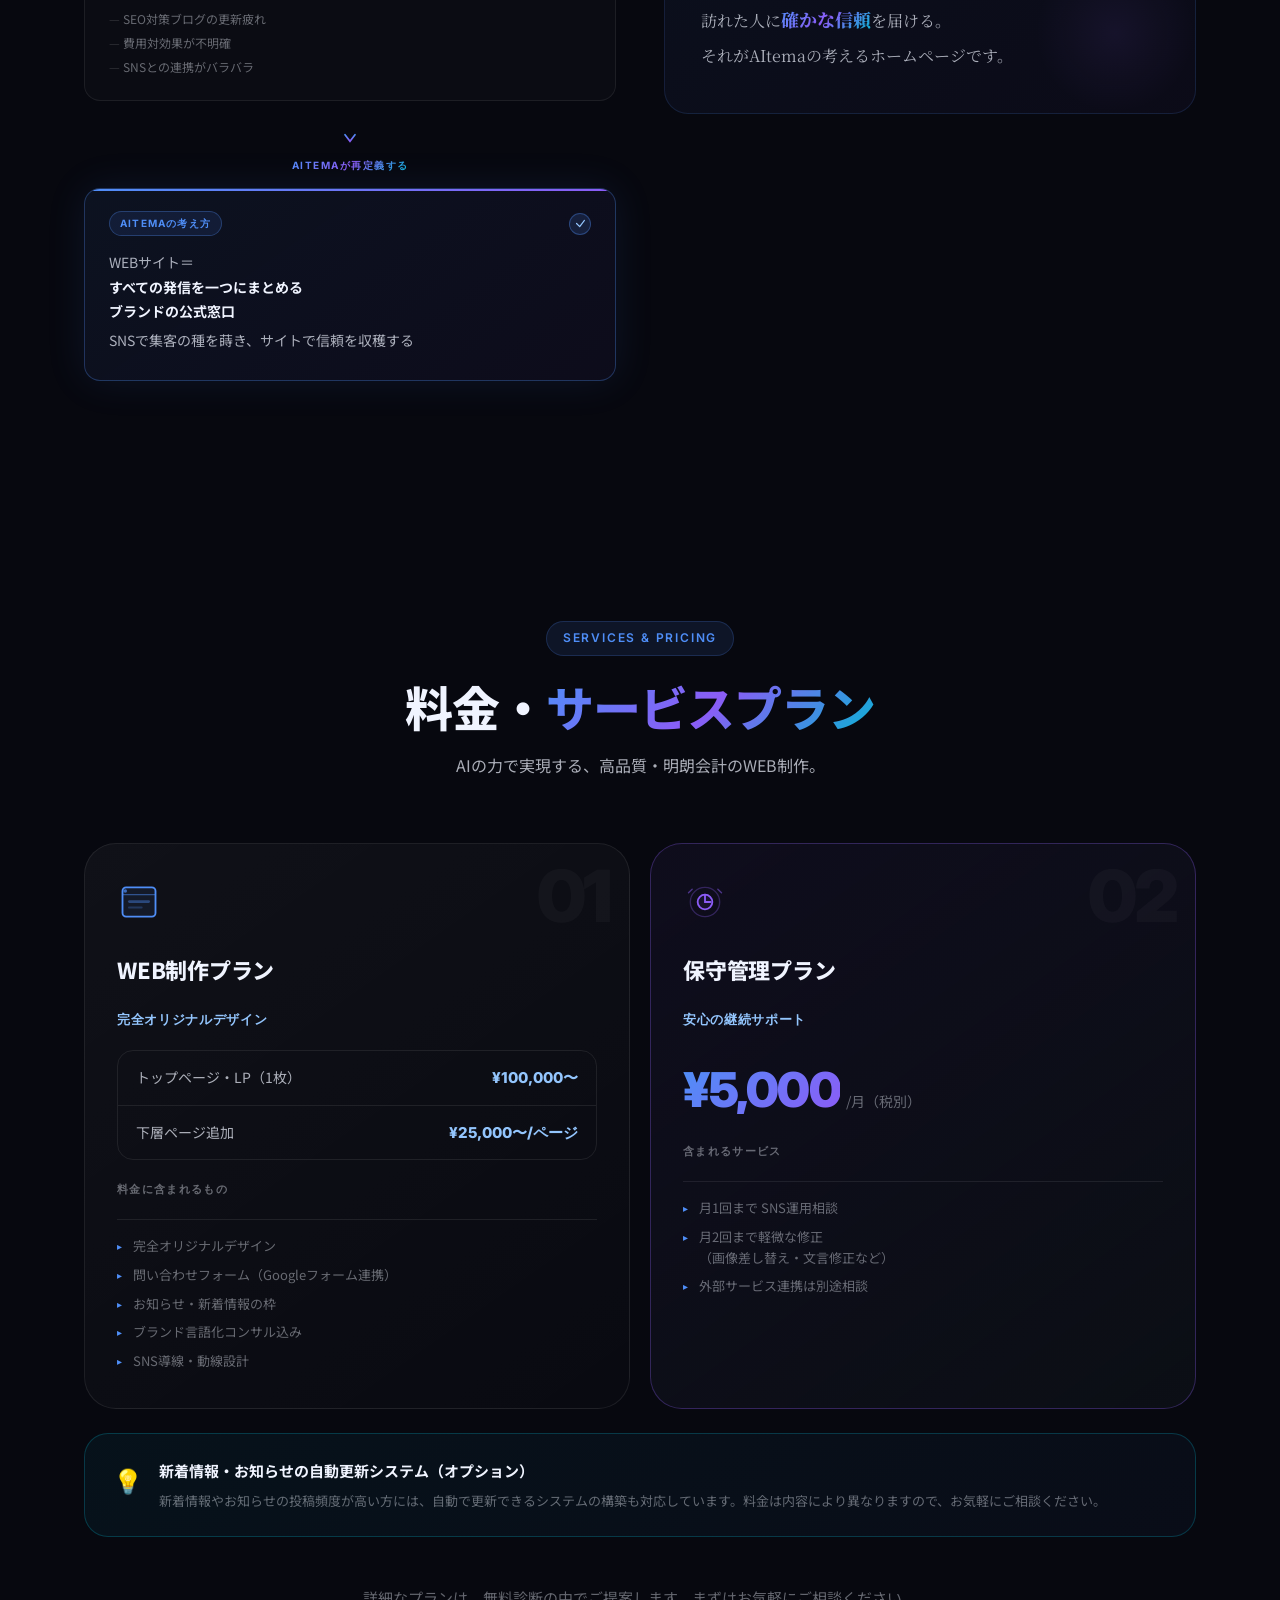
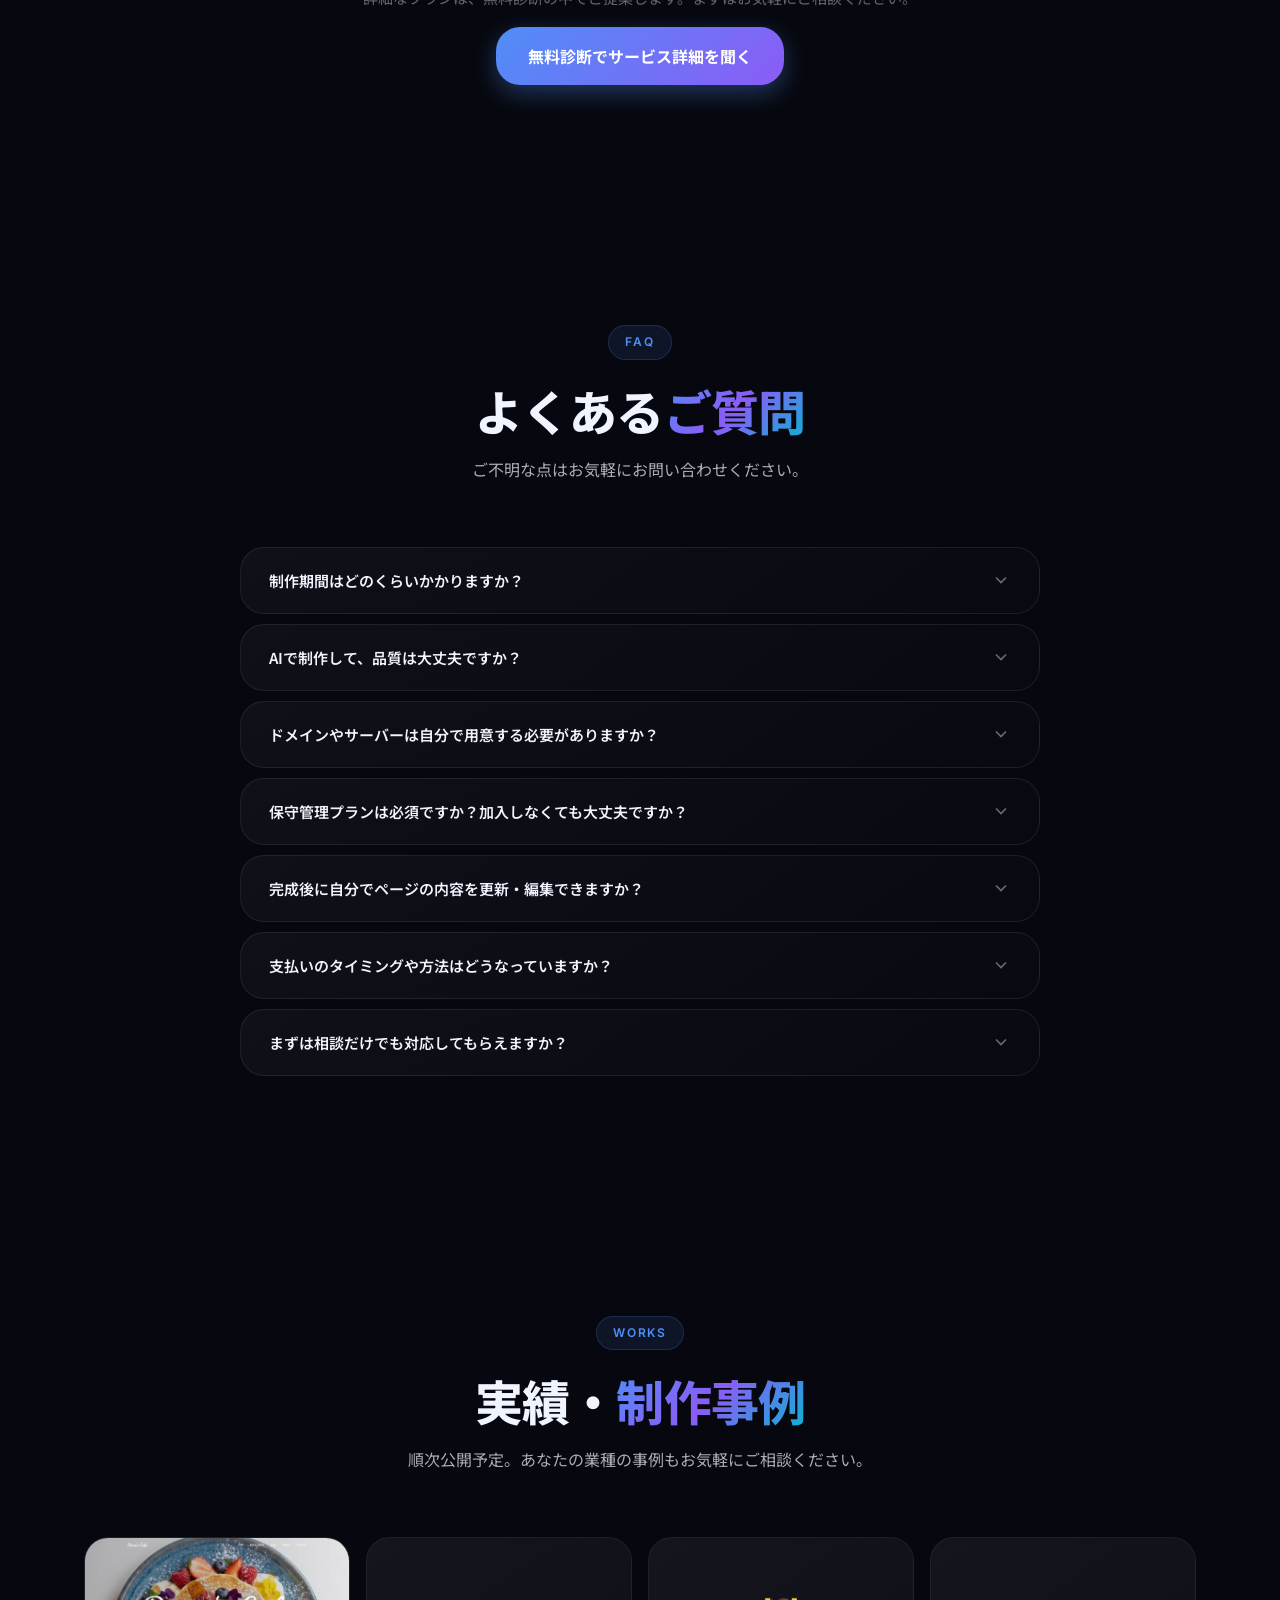
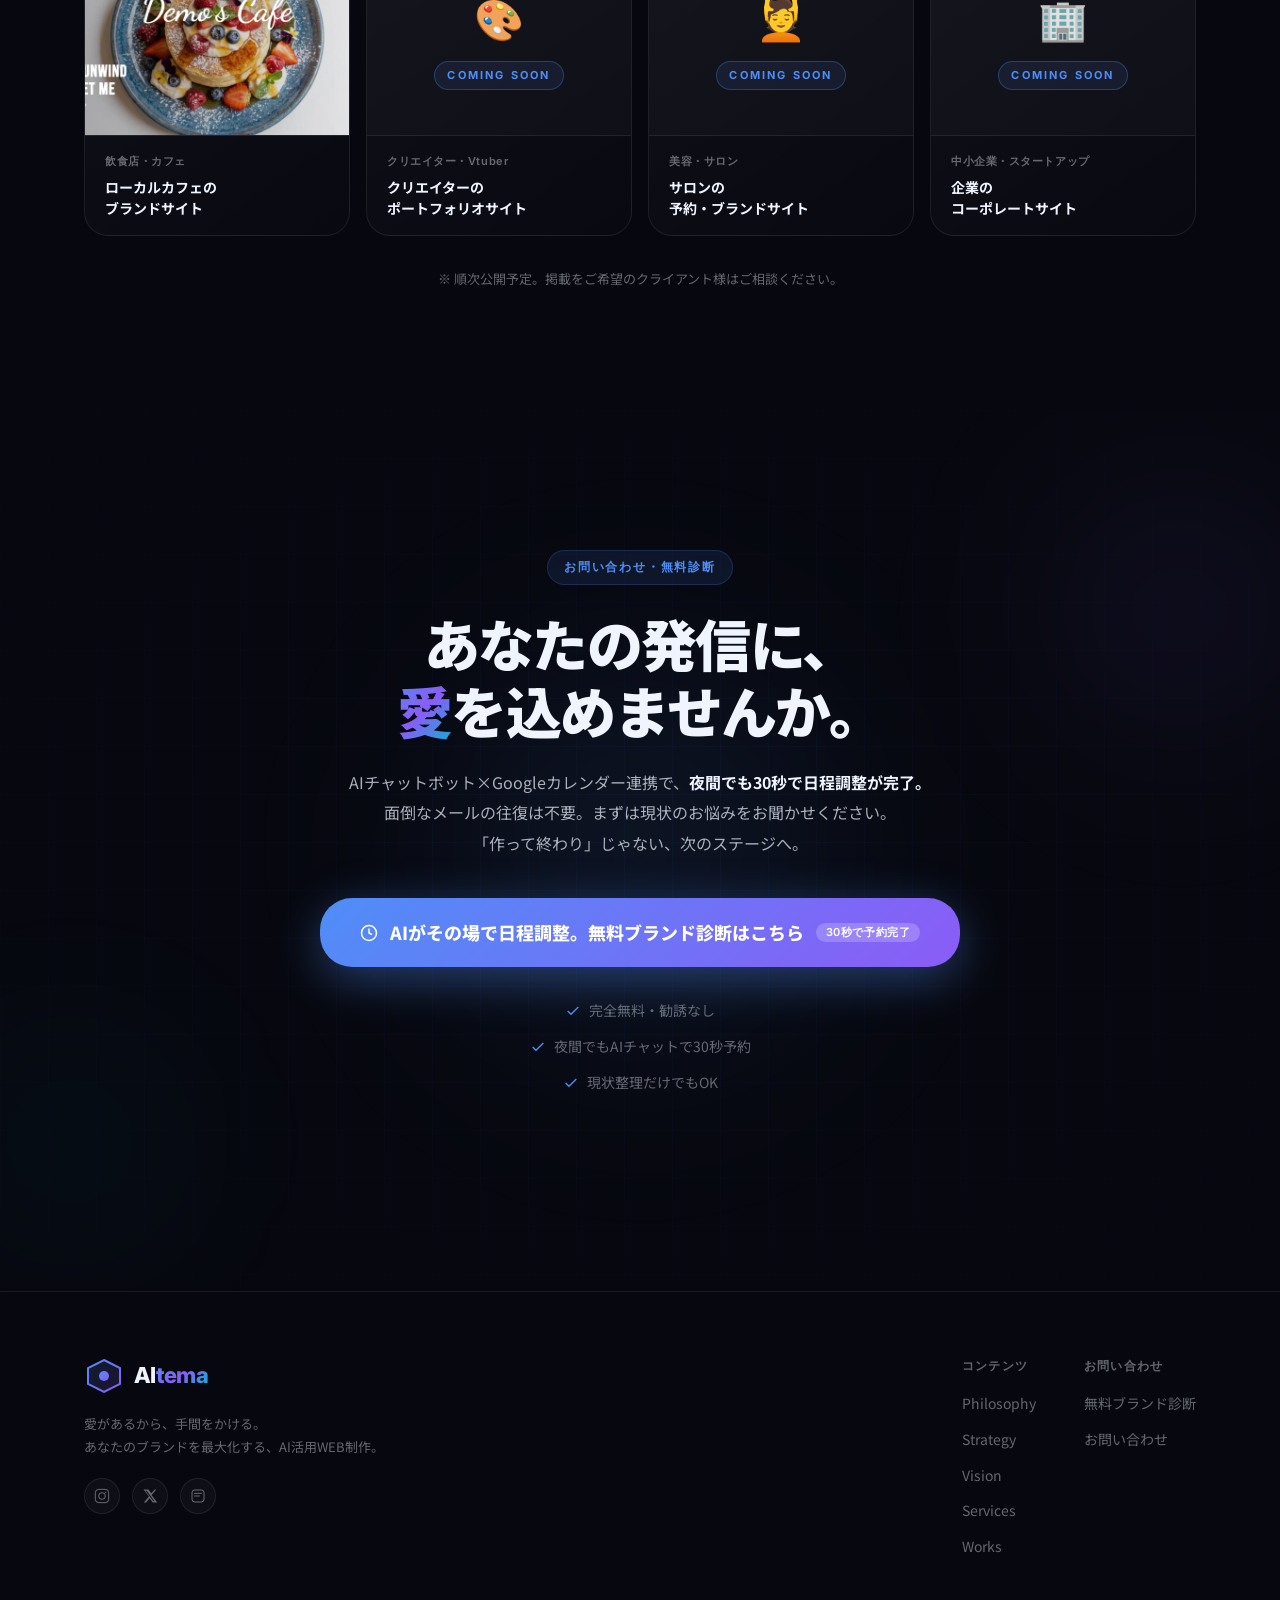
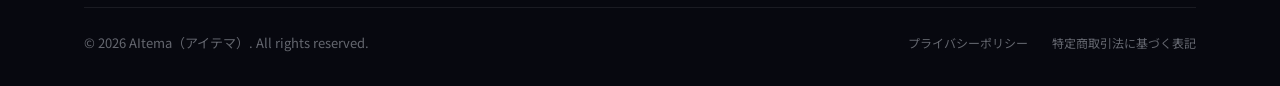
==== commit 76d23fac: "Refactor code structure for improved readability and maintainability" ====
--- a/index.html
+++ b/index.html
@@ -486,18 +486,15 @@
 
       <div class="works-grid">
 
-        <div class="works-card" data-reveal>
+        <a class="works-card" data-reveal href="demos-cafe/" target="_blank" rel="noopener">
           <div class="works-card-image">
-            <div class="works-coming-soon">
-              <span class="works-coming-icon">☕</span>
-              <span class="works-coming-label">Coming Soon</span>
-            </div>
+            <img src="images/cafe-sample.webp" alt="ローカルカフェのブランドサイト" class="works-card-img">
           </div>
           <div class="works-card-body">
             <span class="works-tag">飲食店・カフェ</span>
             <p class="works-card-title">ローカルカフェの<br>ブランドサイト</p>
           </div>
-        </div>
+        </a>
 
         <div class="works-card" data-reveal>
           <div class="works-card-image">
--- a/css/styles.css
+++ b/css/styles.css
@@ -1403,6 +1403,15 @@
   position: relative;
   overflow: hidden;
 }
+
+.works-card-img {
+  width: 100%;
+  height: 100%;
+  object-fit: cover;
+  display: block;
+  transition: transform 0.4s ease;
+}
+.works-card:hover .works-card-img { transform: scale(1.04); }
 
 .works-coming-soon {
   display: flex;
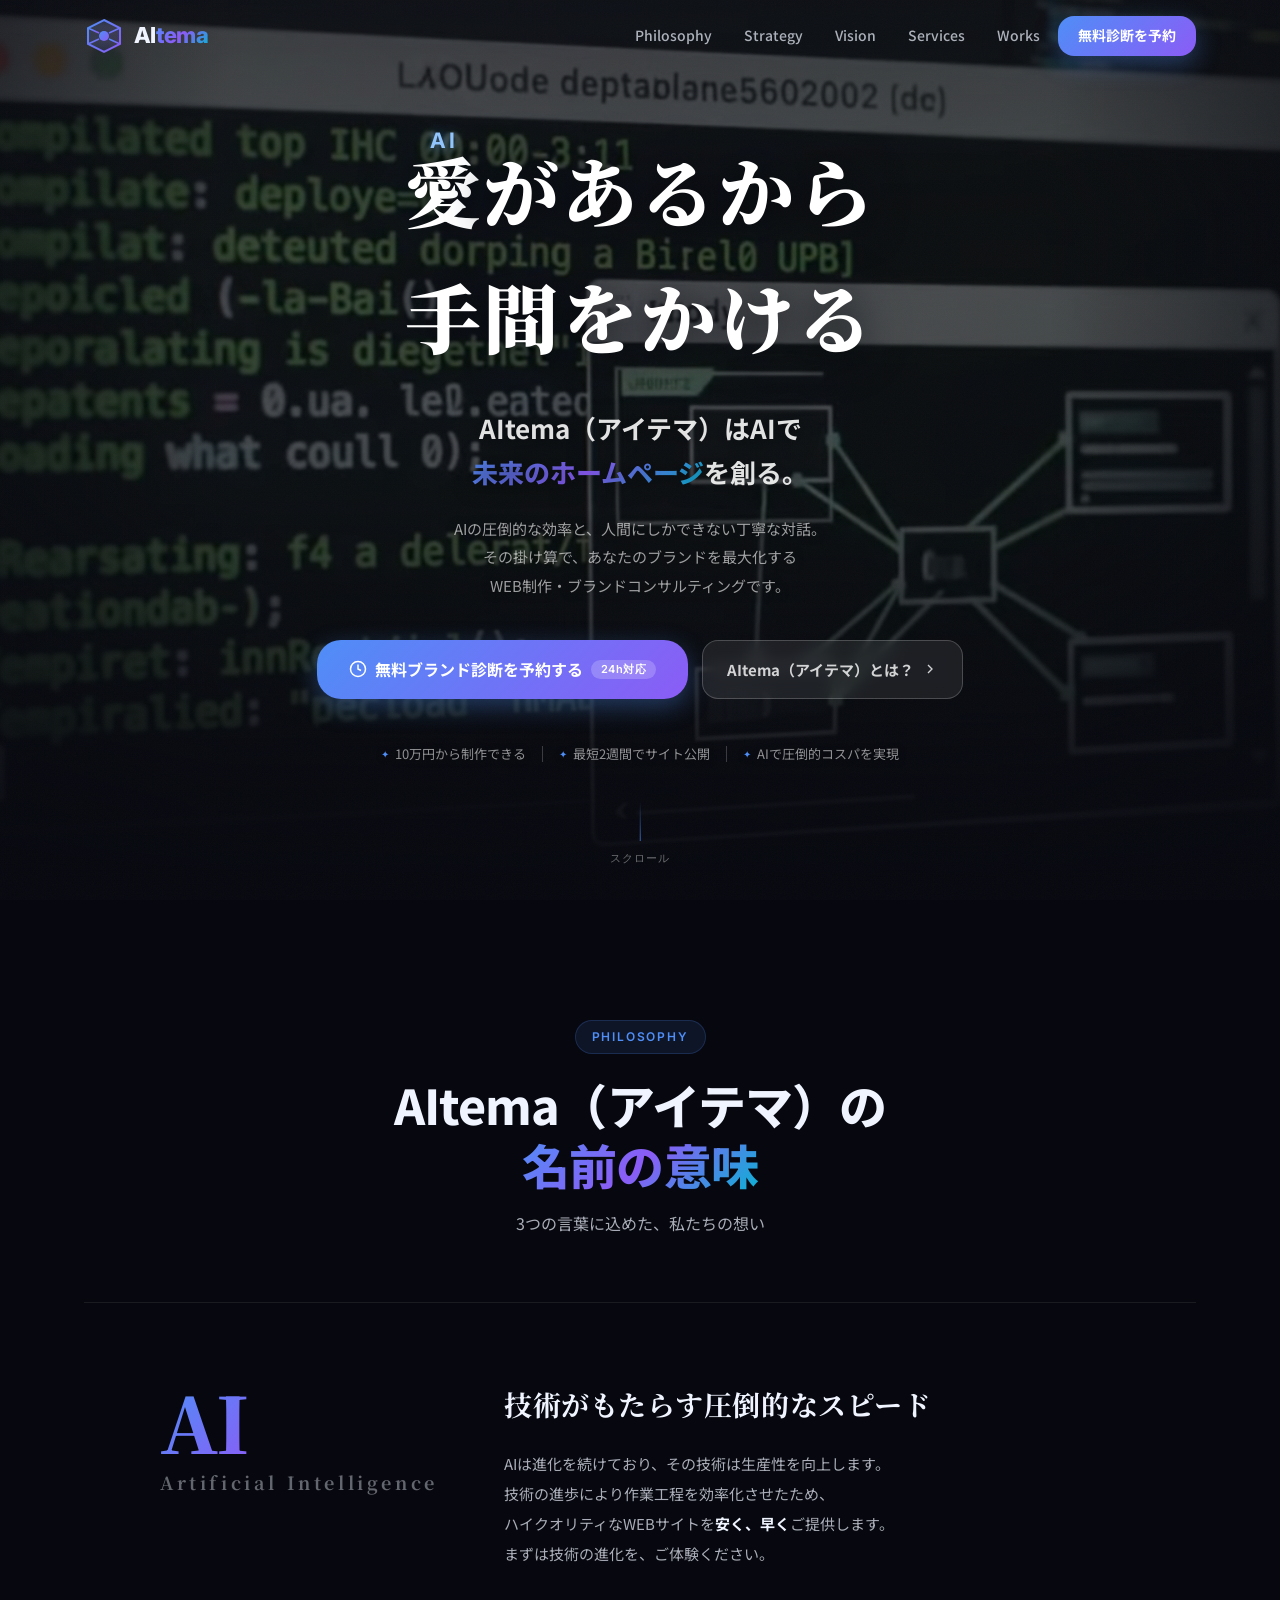
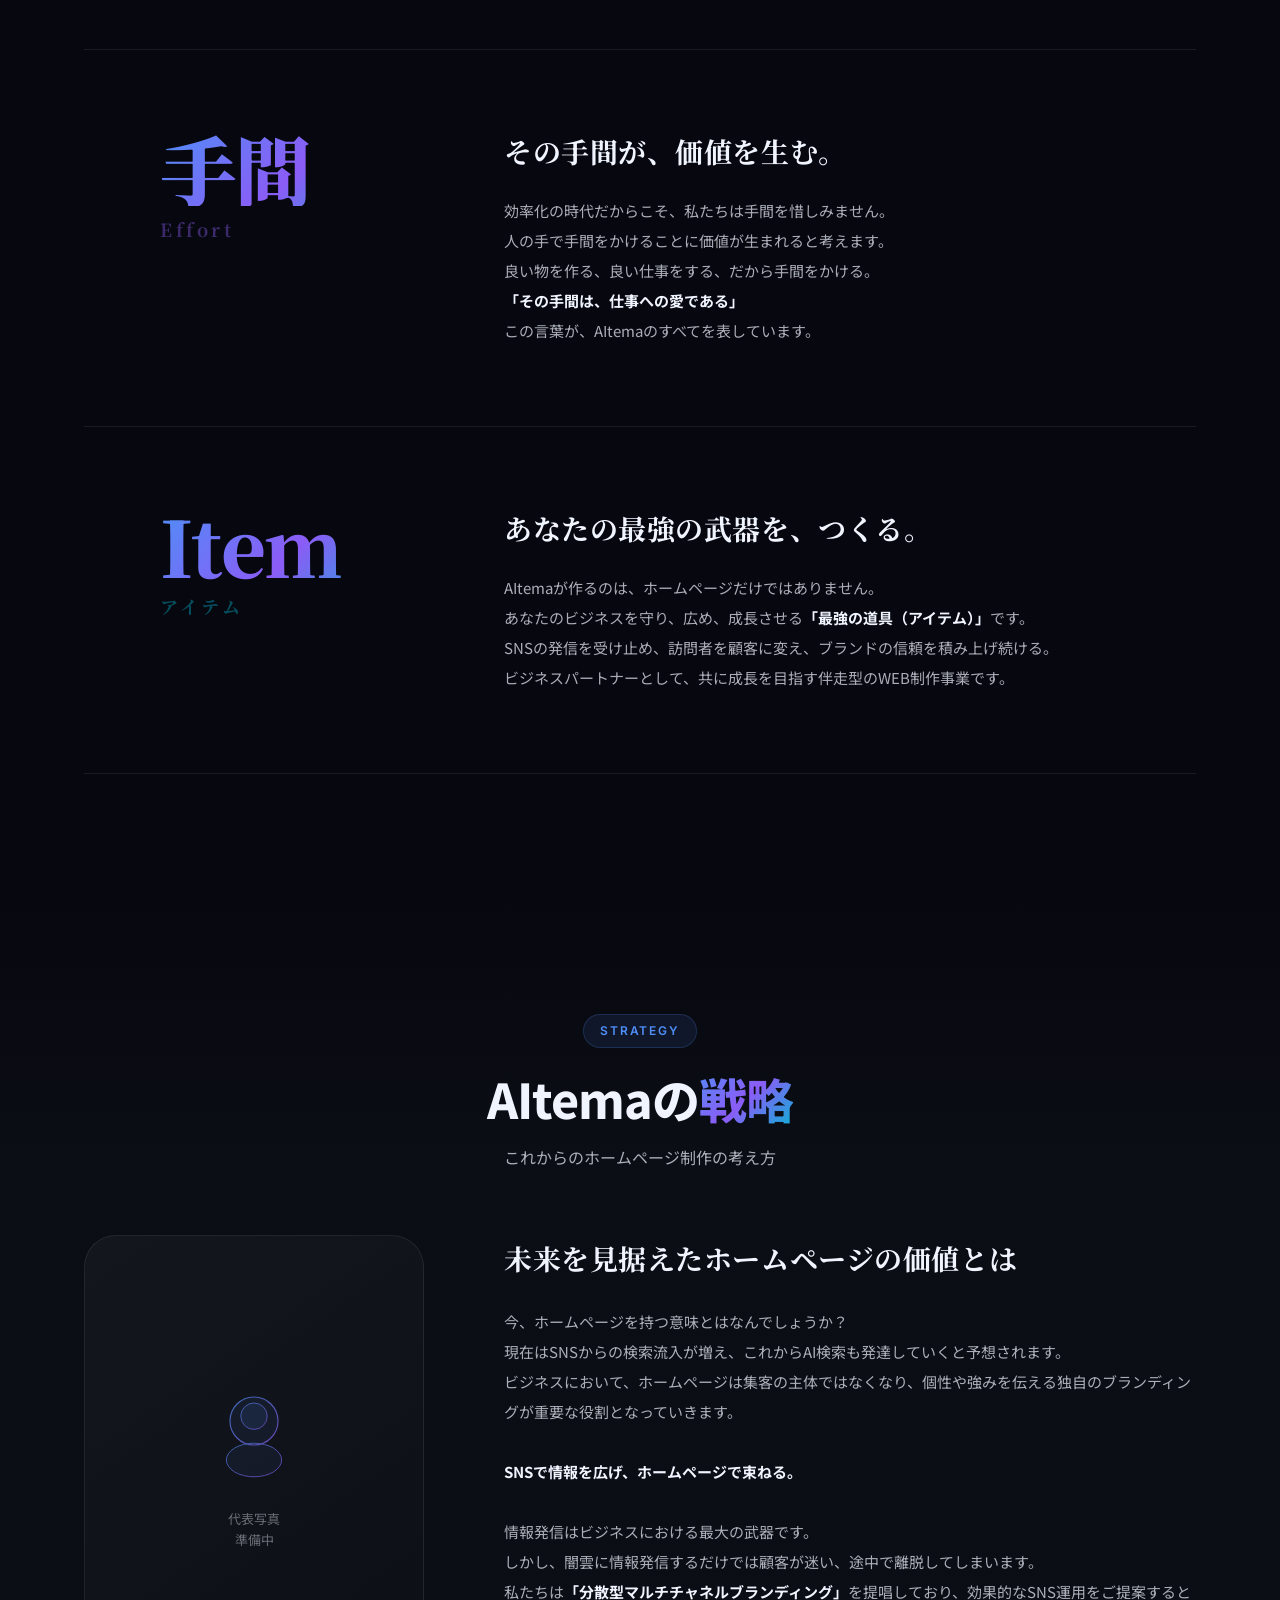
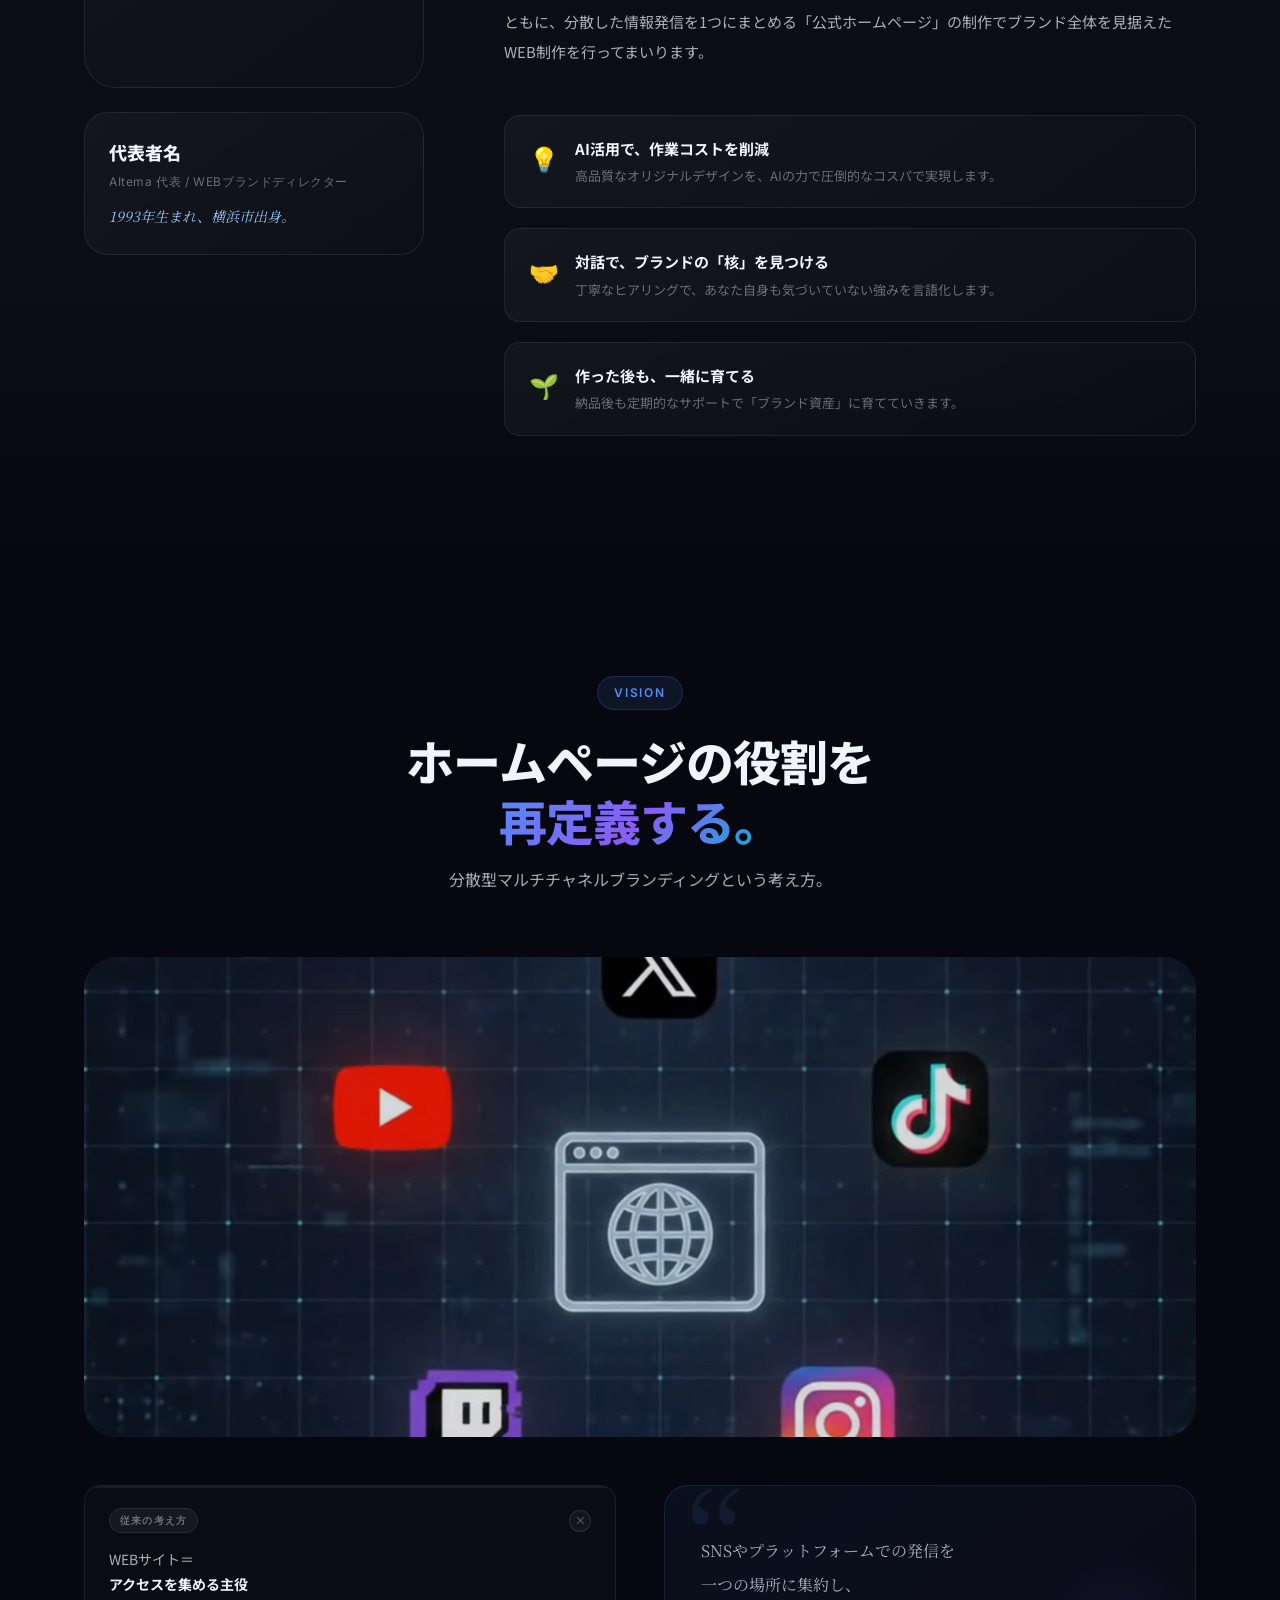
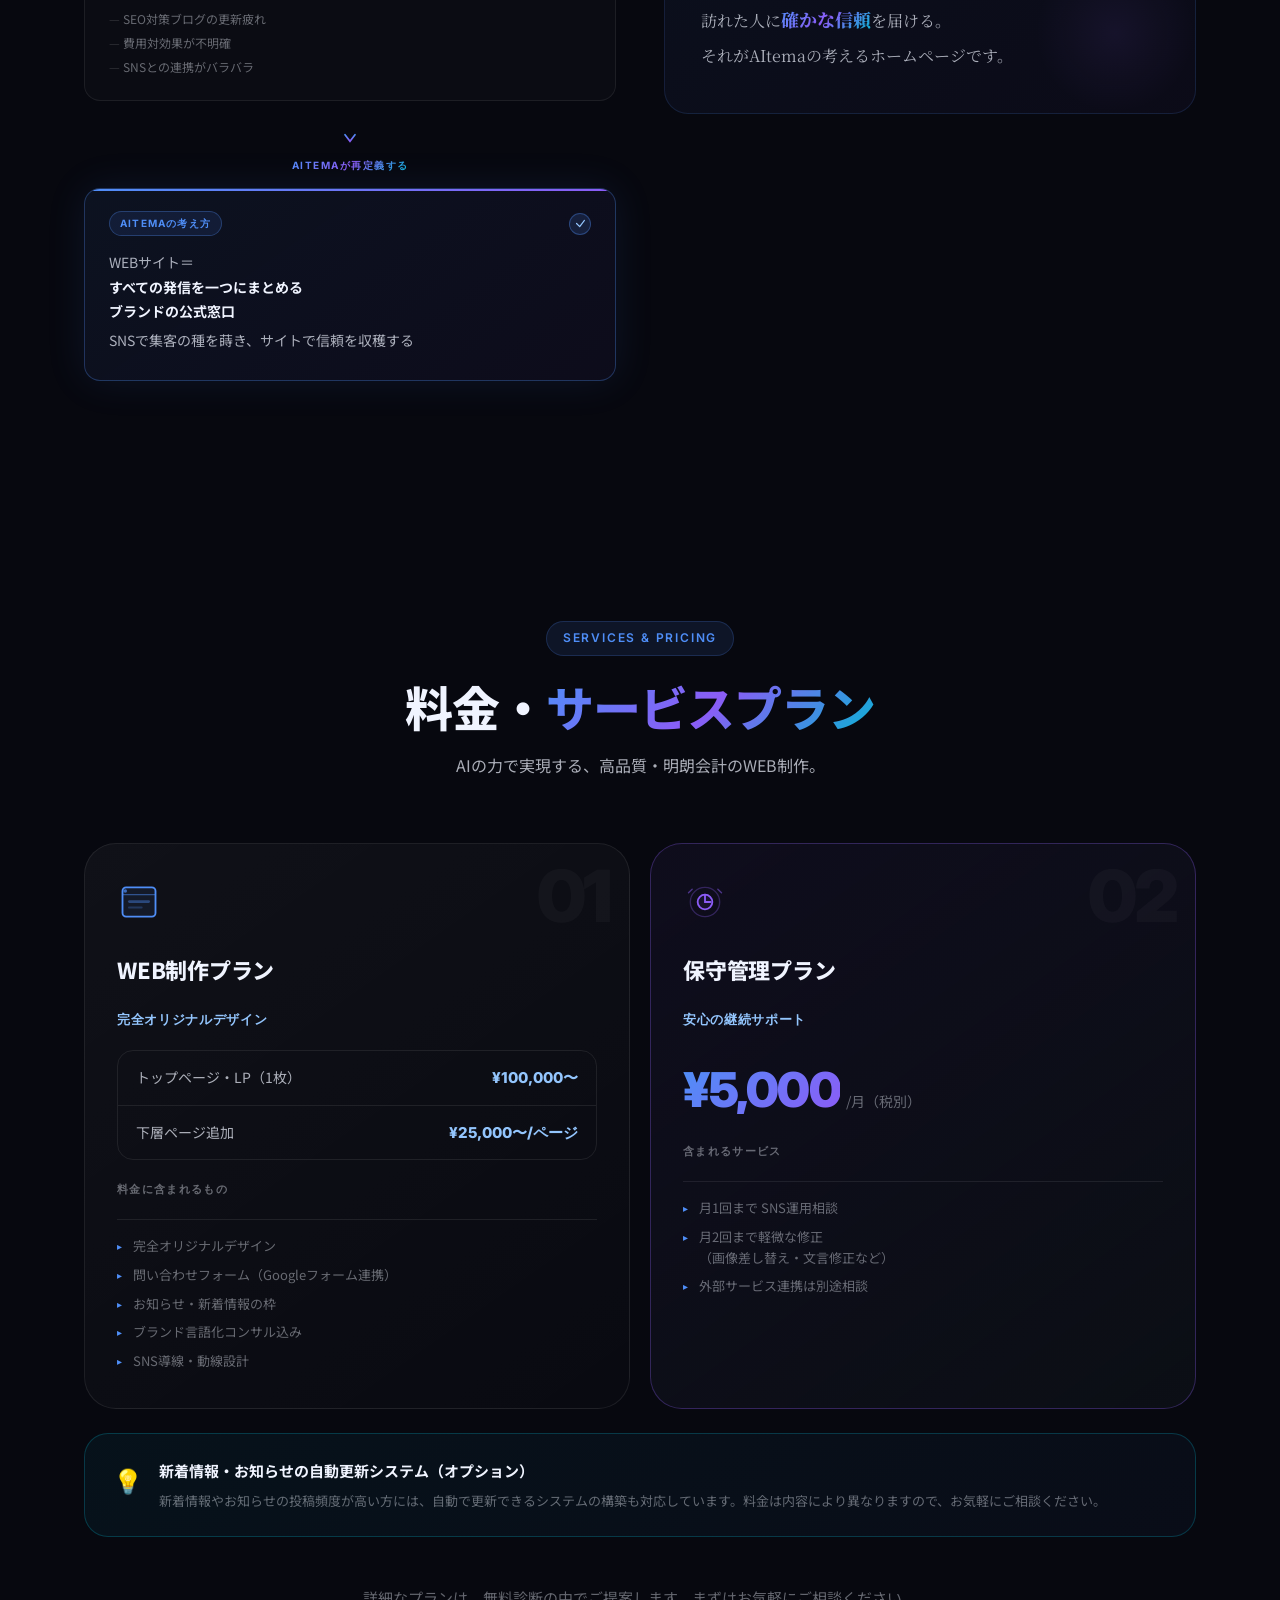
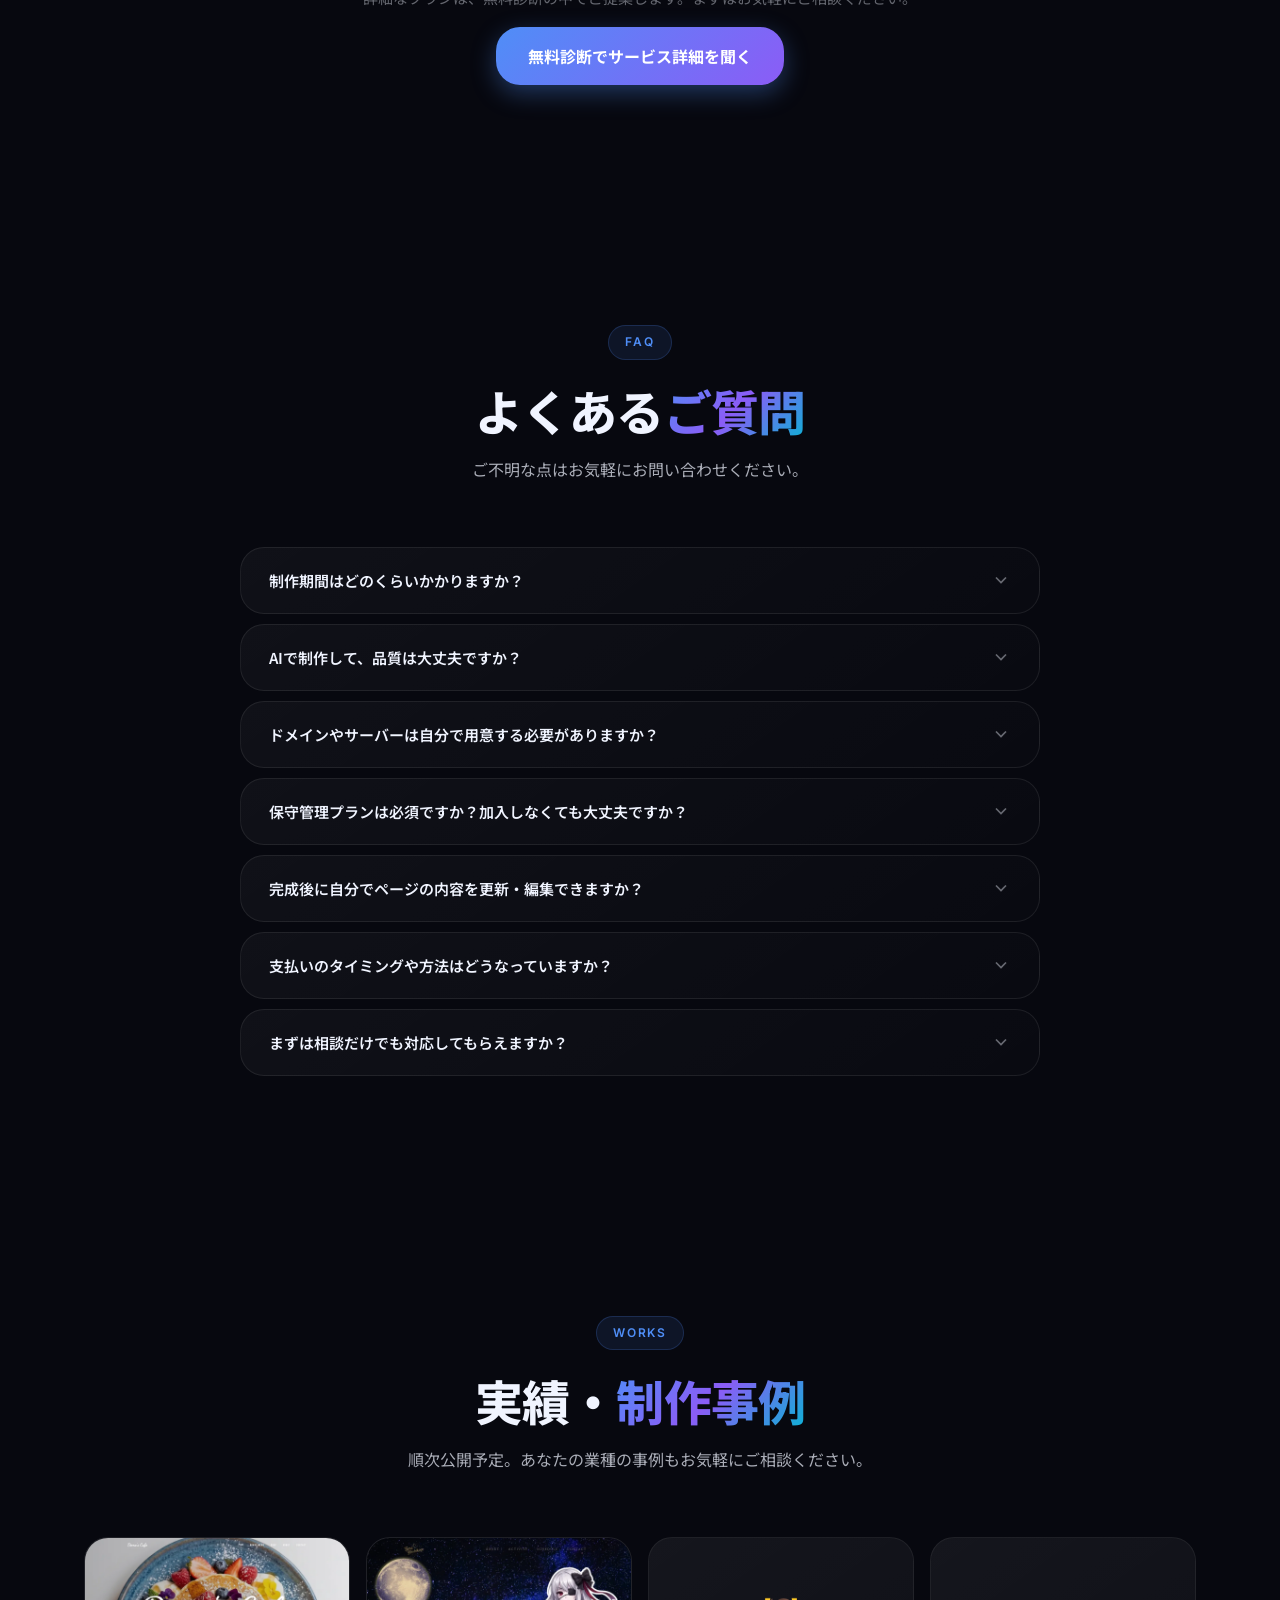
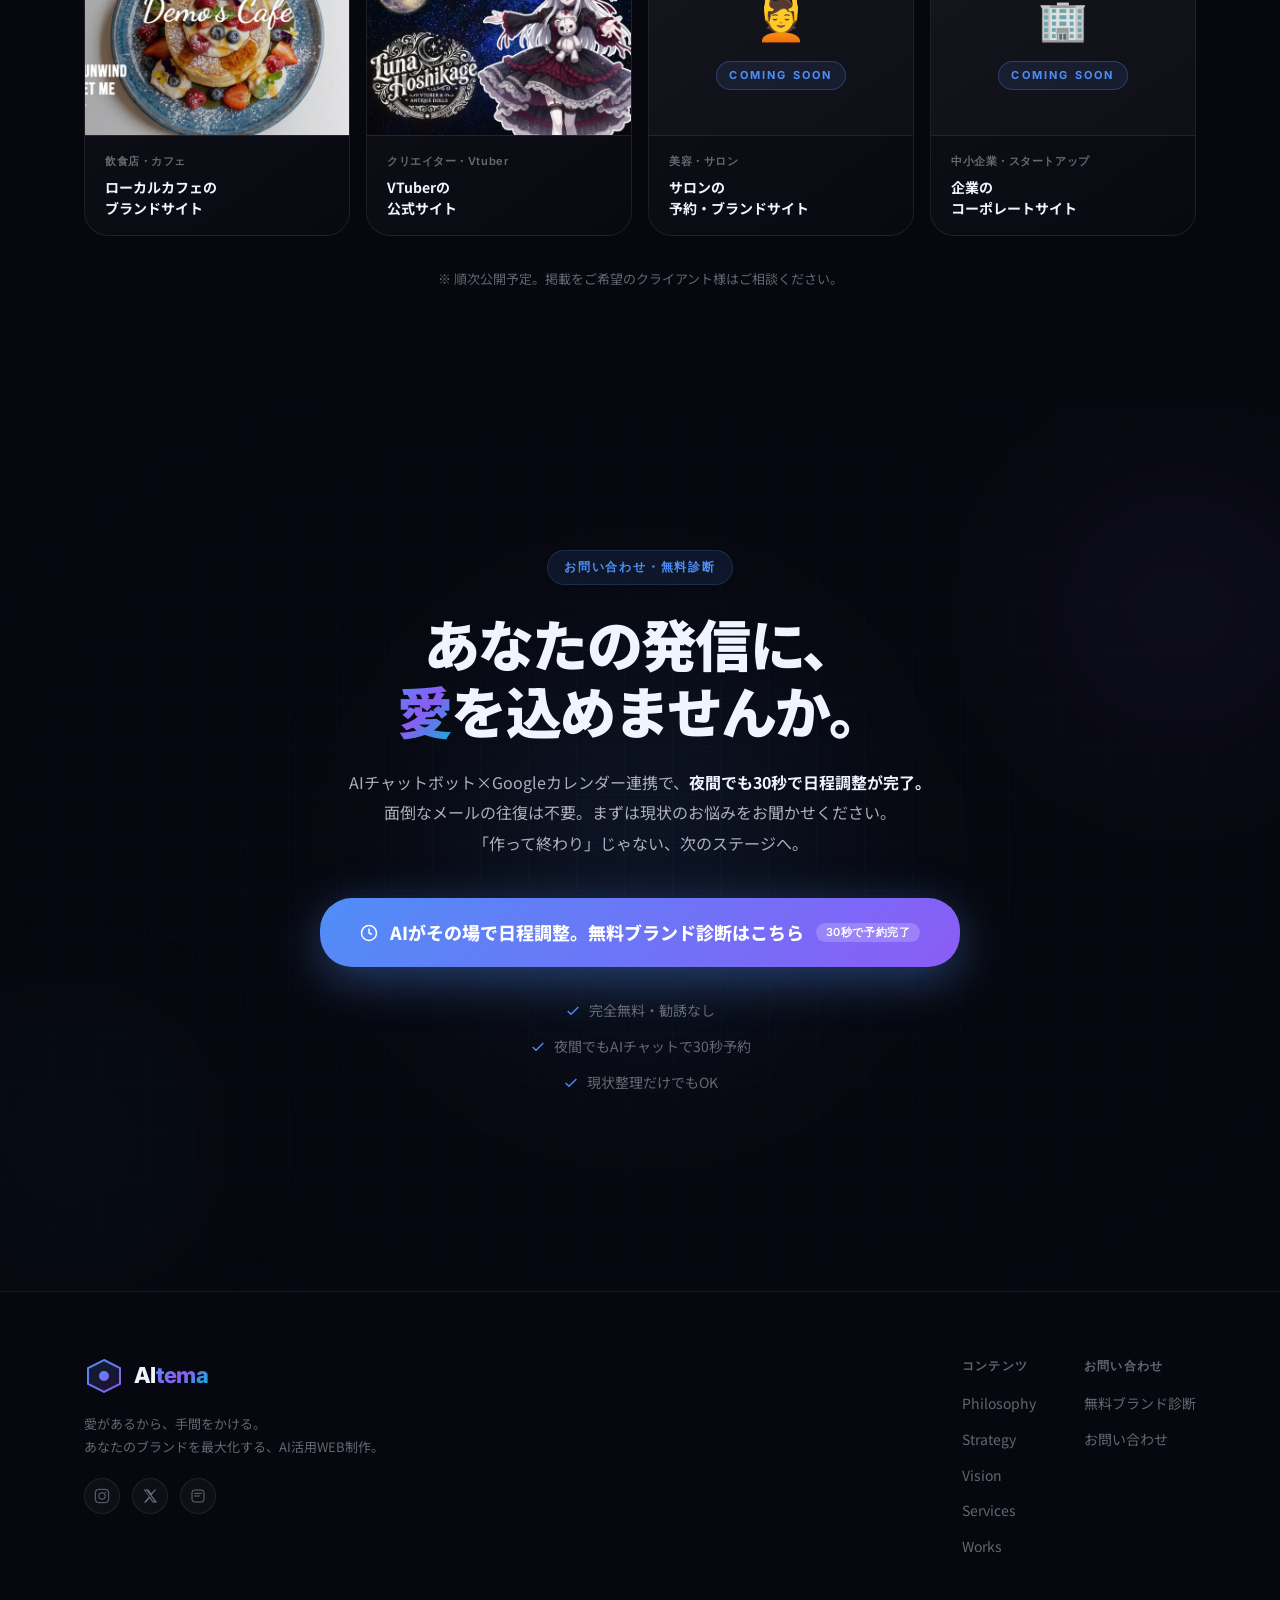
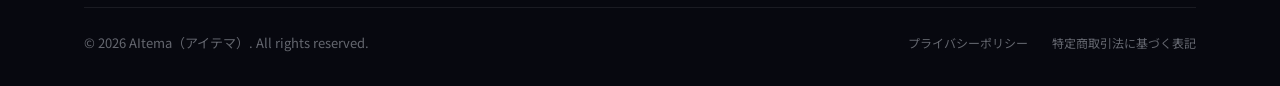
==== commit cdcc94bf: "feat: Add initial website structure for 星影ルナ VTuber official site - Create index.html with basic lay" ====
--- a/index.html
+++ b/index.html
@@ -496,18 +496,15 @@
           </div>
         </a>
 
-        <div class="works-card" data-reveal>
+        <a class="works-card" data-reveal href="vtuber-luna/" target="_blank" rel="noopener">
           <div class="works-card-image">
-            <div class="works-coming-soon">
-              <span class="works-coming-icon">🎨</span>
-              <span class="works-coming-label">Coming Soon</span>
-            </div>
+            <img src="images/Vtuber-sample.webp" alt="VTuber星影ルナの公式サイト" class="works-card-img">
           </div>
           <div class="works-card-body">
             <span class="works-tag">クリエイター・Vtuber</span>
-            <p class="works-card-title">クリエイターの<br>ポートフォリオサイト</p>
-          </div>
-        </div>
+            <p class="works-card-title">VTuberの<br>公式サイト</p>
+          </div>
+        </a>
 
         <div class="works-card" data-reveal>
           <div class="works-card-image">
